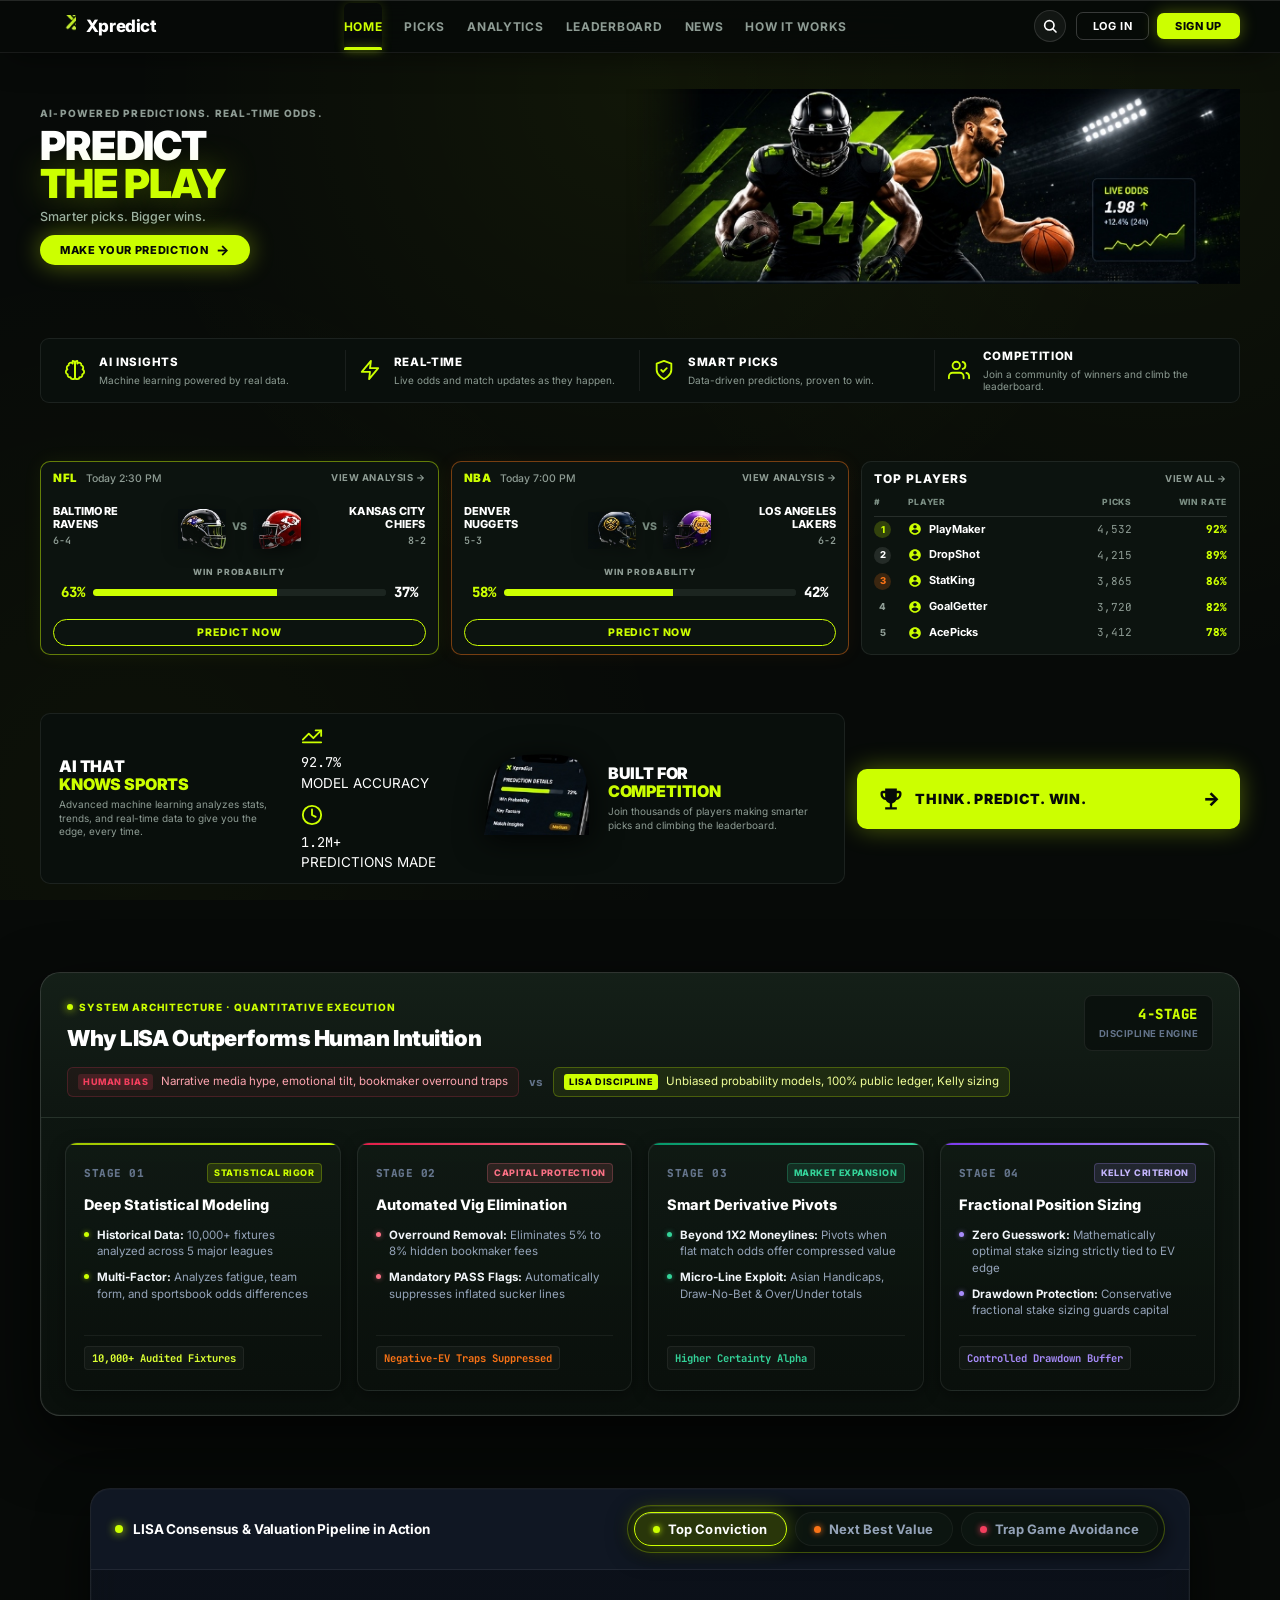
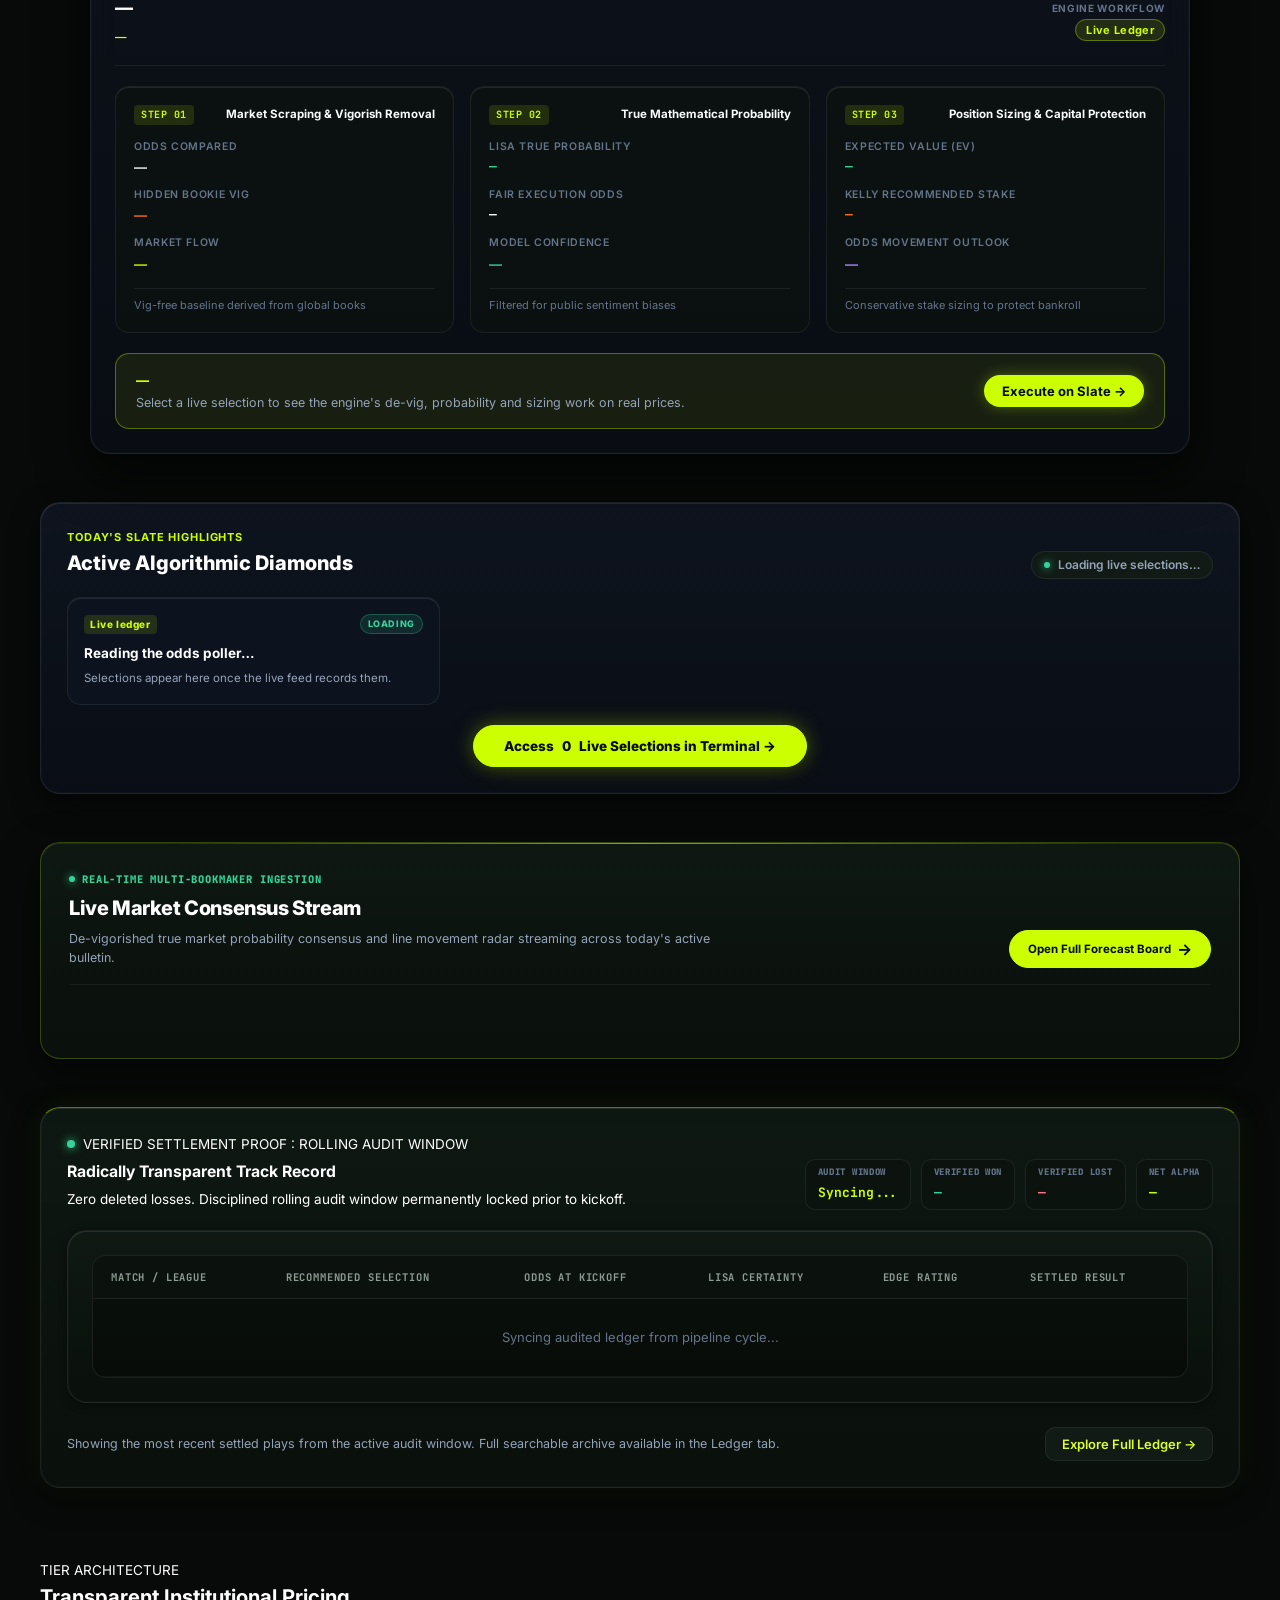
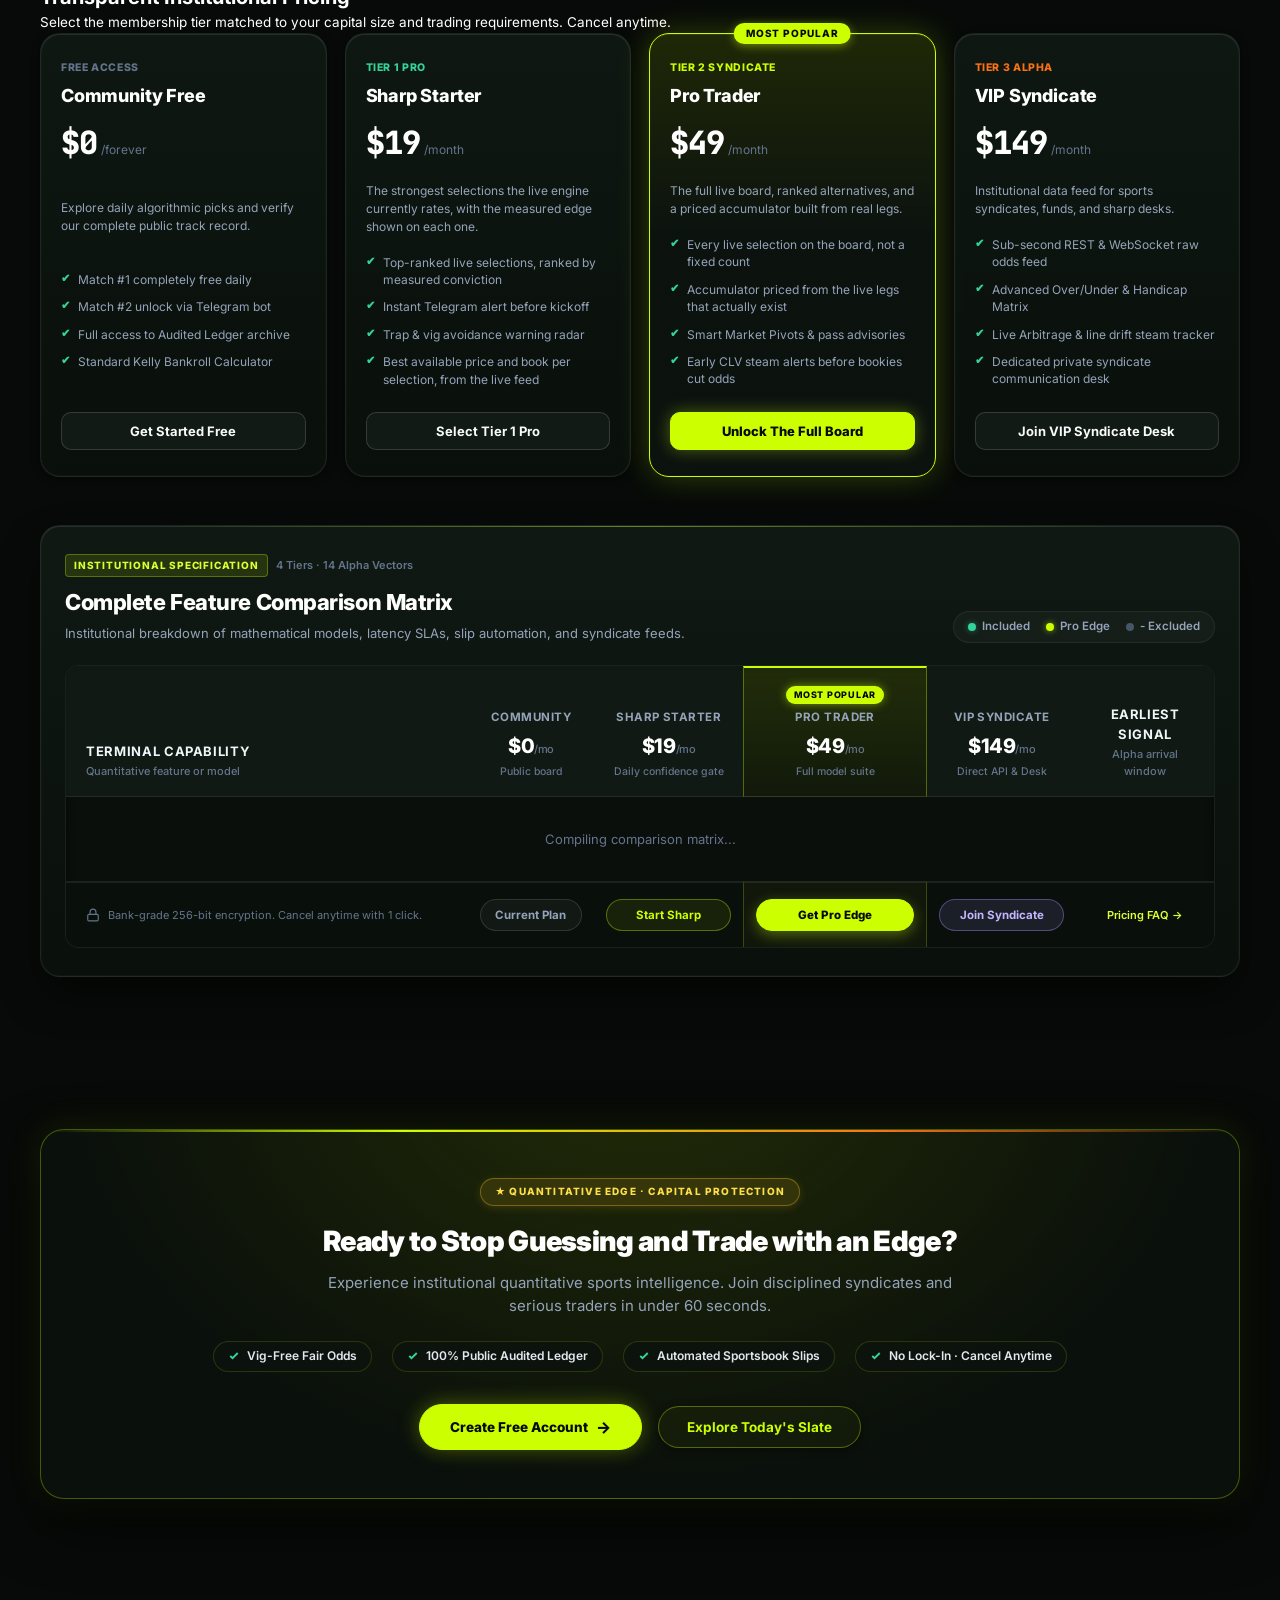
==== web/index.html @ 70ebd758 "Serve real data only: drop every static and fabricated surface The dashboard shipped a generated web" ====
<!DOCTYPE html>
<html lang="en">

<head>
  <meta charset="UTF-8">
  <meta name="viewport" content="width=device-width, initial-scale=1.0">
  <title>xPredict: Institutional Sports Prediction &amp; Valuation Platform</title>
  <meta name="description"
    content="Institutional sports intelligence and quantitative prediction platform powered by LISA. Features multi-market consensus, sharp steam tracking, smart pivots, fractional Kelly staking, and audited closing line value (CLV).">
  <link rel="icon"
    href="data:image/svg+xml,%3Csvg xmlns='http://www.w3.org/2000/svg' viewBox='0 0 32 32'%3E%3Crect width='32' height='32' rx='7' fill='%23070a08'/%3E%3Cpath d='M16 7l2.2 6.9L25 16l-6.8 2.1L16 25l-2.2-6.9L7 16l6.8-2.1z' fill='%23ccff00'/%3E%3Cpath d='M24 4a1 1 0 0 0-1 1 1 1 0 0 0 1 1 1 1 0 0 0 1-1 1 1 0 0 0-1-1zM8 4a1 1 0 0 0-1 1 1 1 0 0 0 1 1 1 1 0 0 0 1-1 1 1 0 0 0-1-1z' fill='%23ccff00'/%3E%3C/svg%3E">
  <link rel="preconnect" href="https://fonts.googleapis.com">
  <link rel="preconnect" href="https://fonts.gstatic.com" crossorigin>
  <link
    href="https://fonts.googleapis.com/css2?family=Inter:wght@300;400;500;600;700;800;900&family=JetBrains+Mono:wght@400;500;600;700&display=swap"
    rel="stylesheet">
  <link rel="stylesheet" href="css/index.css">
  <link rel="stylesheet" href="css/auth.css">
</head>

<body>

  <!-- Data Provenance Demo Alert -->
  <div id="provenance-banner" class="provenance-banner" style="display:none;">
    <div class="provenance-inner">
      <span class="provenance-pill">DEMO DATA</span>
      <span>Synthetic picks and odds for prototyping. Real validated match records in the <a href="#view-backtest"
          onclick="window.switchTab('backtest')">Past Accuracy</a> archive.</span>
    </div>
  </div>

  <!-- Unified Application Header Matching Design Reference -->
  <header class="app-header" id="app-header">
    <div class="header-container">
      <!-- Left: Logo & Brand -->
      <div class="header-brand-cluster">
        <div class="brand-block" role="button" tabindex="0" onclick="window.switchTab('overview')">
          <div class="logo-mark" id="logo-badge">
            <img src="assets/logo_icon.png" alt="Xpredict Logo" class="brand-logo-img" style="height: 22px; width: auto; object-fit: contain;">
          </div>
          <span class="brand-title-text">Xpredict</span>
        </div>
      </div>

      <!-- Center: Main Navigation Links -->
      <nav class="header-nav-menu" id="header-nav-menu" aria-label="Main Navigation">
        <button class="nav-rail-item active" id="tab-btn-overview" data-view="view-overview" onclick="window.switchTab('overview')">
          <span>HOME</span>
        </button>
        <button class="nav-rail-item" id="tab-btn-picks" data-view="view-picks" onclick="window.switchTab('picks')">
          <span>PICKS</span>
          <span class="nav-counter" id="picks-count-badge" style="display:none;">0</span>
        </button>
        <button class="nav-rail-item" id="tab-btn-forecast" data-view="view-forecast" onclick="window.switchTab('forecast')">
          <span>ANALYTICS</span>
          <span class="nav-counter" id="forecast-count-badge" style="display:none;"></span>
        </button>
        <button class="nav-rail-item" id="tab-btn-ledger" data-view="view-ledger" onclick="window.switchTab('ledger')">
          <span>LEADERBOARD</span>
        </button>
        <button class="nav-rail-item" id="tab-btn-alpha" data-view="view-alpha" onclick="window.switchTab('alpha')">
          <span>NEWS</span>
        </button>
        <button class="nav-rail-item" id="tab-btn-calibration" data-view="view-calibration" onclick="window.switchTab('calibration')">
          <span>HOW IT WORKS</span>
        </button>
      </nav>

      <!-- Right: Action Buttons & Auth -->
      <div class="header-action-cluster">
        <!-- Search Button -->
        <button type="button" class="btn-search-icon" id="btn-header-search" aria-label="Search" onclick="window.switchTab('picks')">
          <svg viewBox="0 0 24 24" width="16" height="16" fill="none" stroke="currentColor" stroke-width="2.5" stroke-linecap="round" stroke-linejoin="round">
            <circle cx="11" cy="11" r="7"></circle>
            <line x1="21" y1="21" x2="16.5" y2="16.5"></line>
          </svg>
        </button>

        <!-- Auth Cluster -->
        <div class="header-auth" id="header-auth-container">
          <!-- Logged out state -->
          <div id="auth-logged-out" class="auth-guest-row">
            <button type="button" class="btn-login-outline" id="btn-header-signin" onclick="window.openAuthModal('signin')">
              LOG IN
            </button>
            <button type="button" class="btn-signup-lime" id="btn-header-signup" onclick="window.openAuthModal('signup')">
              SIGN UP
            </button>
          </div>

          <!-- Logged in state -->
          <div id="auth-logged-in" class="auth-user-row" style="display: none;">
            <div class="user-profile-pill" id="user-profile-pill" tabindex="0">
              <div class="user-avatar-circle" id="user-avatar-initial">U</div>
              <div class="user-pill-meta">
                <span class="user-name-text" id="user-profile-name">Trader</span>
                <span class="user-tier-tag tier-tag-free" id="user-profile-tier-tag">FREE</span>
              </div>
              <span class="user-chevron">▾</span>
            </div>

            <!-- User Account Dropdown -->
            <div class="user-dropdown-menu" id="user-dropdown-menu">
              <div class="dropdown-user-header">
                <div class="dropdown-avatar-wrap">
                  <div class="dropdown-avatar-large" id="dropdown-avatar-large">U</div>
                  <span class="dropdown-online-dot" title="Session Authenticated"></span>
                </div>
                <div class="dropdown-user-info">
                  <div class="dropdown-display-name" id="dropdown-display-name">User Account</div>
                  <div class="dropdown-email font-mono" id="dropdown-email">user@domain.com</div>
                </div>
              </div>

              <div class="dropdown-tier-card" id="dropdown-tier-card">
                <div class="dropdown-tier-top">
                  <div class="dropdown-tier-sub-group">
                    <span class="dropdown-tier-sub">Current Plan</span>
                    <span class="dropdown-tier-status-pill">ACTIVE</span>
                  </div>
                  <span class="dropdown-tier-val" id="dropdown-tier-label">Free Tier</span>
                </div>
                <div class="dropdown-tier-perk" id="dropdown-tier-perk">1 Daily Selection · Delayed Latency</div>
              </div>

              <div class="dropdown-section-title">
                <span>Switch / Upgrade Tier</span>
                <span class="dropdown-title-hint">INSTANT ACCESS</span>
              </div>
              <div class="dropdown-tier-options">
                <button type="button" class="dropdown-tier-choice" data-tier="free" onclick="window.switchUserTier('free')">
                  <div class="dtc-info">
                    <span class="dtc-dot dot-free"></span>
                    <div>
                      <div class="dtc-title">Free Community</div>
                      <div class="dtc-sub">Public match board · Match #1 free</div>
                    </div>
                  </div>
                  <div class="dtc-badge-wrap">
                    <span class="dtc-price font-mono">$0</span>
                    <span class="dtc-active-pill">CURRENT</span>
                  </div>
                </button>
                <button type="button" class="dropdown-tier-choice" data-tier="tier1" onclick="window.switchUserTier('tier1')">
                  <div class="dtc-info">
                    <span class="dtc-dot dot-tier1"></span>
                    <div>
                      <div class="dtc-title">Tier 1 Sharp</div>
                      <div class="dtc-sub">Picks #1-5 · Realtime Telegram alerts</div>
                    </div>
                  </div>
                  <div class="dtc-badge-wrap">
                    <span class="dtc-price font-mono">$19/mo</span>
                    <span class="dtc-active-pill">CURRENT</span>
                  </div>
                </button>
                <button type="button" class="dropdown-tier-choice featured" data-tier="tier2" onclick="window.switchUserTier('tier2')">
                  <div class="dtc-info">
                    <span class="dtc-dot dot-tier2"></span>
                    <div>
                      <div class="dtc-title">Tier 2 Pro <span class="dtc-pop">POPULAR</span></div>
                      <div class="dtc-sub">All 15 games · Steam Radar &amp; Models</div>
                    </div>
                  </div>
                  <div class="dtc-badge-wrap">
                    <span class="dtc-price font-mono">$49/mo</span>
                    <span class="dtc-active-pill">CURRENT</span>
                  </div>
                </button>
                <button type="button" class="dropdown-tier-choice" data-tier="tier3" onclick="window.switchUserTier('tier3')">
                  <div class="dtc-info">
                    <span class="dtc-dot dot-tier3"></span>
                    <div>
                      <div class="dtc-title">Tier 3 VIP Syndicate</div>
                      <div class="dtc-sub">Direct API &amp; Webhooks · Desk feed</div>
                    </div>
                  </div>
                  <div class="dtc-badge-wrap">
                    <span class="dtc-price font-mono">$149/mo</span>
                    <span class="dtc-active-pill">CURRENT</span>
                  </div>
                </button>
              </div>

              <div class="dropdown-divider"></div>

              <button type="button" class="dropdown-btn-item" onclick="window.openAccountSettingsModal()">
                <span>Account &amp; API Key Settings</span>
                <span class="dropdown-btn-arrow">→</span>
              </button>

              <button type="button" class="dropdown-btn-item logout" id="btn-header-logout">
                <span>Sign Out of Terminal</span>
              </button>
            </div>
          </div>
        </div>
      </div>
    </div>

    <!-- Hidden Market Ticker to preserve API handlers -->
    <div class="market-ticker" id="market-ticker" style="display:none;" aria-expanded="false">
      <div class="ticker-track" id="ticker-track"></div>
      <button type="button" id="btn-ticker-trigger" style="display:none;"></button>
    </div>
  </header>

  <!-- Main View Container -->
  <main class="container">

    <!-- VIEW 0: Institutional Overview & Value Prop -->
    <section class="view-panel active" id="view-overview">
      <div class="landing-wrap">

        <!-- Target Hero Section Matching media_1790204360706.jpg -->
        <div class="target-hero-section">
          <!-- Left: Hero Content -->
          <div class="hero-left-col">
            <div class="hero-kicker-tag">AI-POWERED PREDICTIONS. REAL-TIME ODDS.</div>
            <h1 class="hero-main-title">
              <span class="title-line-1">PREDICT</span>
              <span class="title-line-2">THE PLAY</span>
            </h1>
            <p class="hero-tagline-text">Smarter picks. Bigger wins.</p>
            <div class="hero-cta-wrap">
              <button type="button" class="btn-hero-predict-lime" onclick="window.switchTab('picks')">
                <span>MAKE YOUR PREDICTION</span>
                <span class="btn-arrow-icon">→</span>
              </button>
            </div>
          </div>

          <!-- Right: Hero Visual Showcase Matching Reference Image -->
          <div class="hero-right-col">
            <div class="hero-athletes-display">
              <img src="assets/hero_scene_perfect.png" alt="Xpredict Athletes" class="hero-athletes-img">
              <a href="#view-picks" onclick="window.switchTab('picks')" class="hero-live-odds-hitbox" title="View Live Odds"></a>
            </div>
          </div>
        </div>

        <!-- 4 Feature Pills Bar Matching Reference -->
        <div class="target-features-bar">
          <div class="feature-bar-item">
            <div class="feature-bar-icon">
              <!-- Brain Icon -->
              <svg viewBox="0 0 24 24" width="22" height="22" fill="none" stroke="#ccff00" stroke-width="2" stroke-linecap="round" stroke-linejoin="round">
                <path d="M9.5 2A2.5 2.5 0 0 1 12 4.5v15a2.5 2.5 0 0 1-4.96.44 2.5 2.5 0 0 1-2.96-3.08 3 3 0 0 1-.34-5.58 2.5 2.5 0 0 1 1.32-4.24 2.5 2.5 0 0 1 4.44-2.04z"/>
                <path d="M14.5 2A2.5 2.5 0 0 0 12 4.5v15a2.5 2.5 0 0 0 4.96.44 2.5 2.5 0 0 0 2.96-3.08 3 3 0 0 0 .34-5.58 2.5 2.5 0 0 0-1.32-4.24 2.5 2.5 0 0 0-4.44-2.04z"/>
              </svg>
            </div>
            <div class="feature-bar-text">
              <div class="feature-bar-title">AI INSIGHTS</div>
              <div class="feature-bar-sub">Machine learning powered by real data.</div>
            </div>
          </div>

          <div class="feature-bar-item">
            <div class="feature-bar-icon">
              <!-- Lightning Bolt Icon -->
              <svg viewBox="0 0 24 24" width="22" height="22" fill="none" stroke="#ccff00" stroke-width="2" stroke-linecap="round" stroke-linejoin="round">
                <polygon points="13 2 3 14 12 14 11 22 21 10 12 10 13 2"></polygon>
              </svg>
            </div>
            <div class="feature-bar-text">
              <div class="feature-bar-title">REAL-TIME</div>
              <div class="feature-bar-sub">Live odds and match updates as they happen.</div>
            </div>
          </div>

          <div class="feature-bar-item">
            <div class="feature-bar-icon">
              <!-- Shield Checkmark Icon -->
              <svg viewBox="0 0 24 24" width="22" height="22" fill="none" stroke="#ccff00" stroke-width="2" stroke-linecap="round" stroke-linejoin="round">
                <path d="M12 22s8-4 8-10V5l-8-3-8 3v7c0 6 8 10 8 10z"/>
                <polyline points="9 12 11 14 15 10"/>
              </svg>
            </div>
            <div class="feature-bar-text">
              <div class="feature-bar-title">SMART PICKS</div>
              <div class="feature-bar-sub">Data-driven predictions, proven to win.</div>
            </div>
          </div>

          <div class="feature-bar-item">
            <div class="feature-bar-icon">
              <!-- Community Icon -->
              <svg viewBox="0 0 24 24" width="22" height="22" fill="none" stroke="#ccff00" stroke-width="2" stroke-linecap="round" stroke-linejoin="round">
                <path d="M17 21v-2a4 4 0 0 0-4-4H5a4 4 0 0 0-4 4v2"></path>
                <circle cx="9" cy="7" r="4"></circle>
                <path d="M23 21v-2a4 4 0 0 0-3-3.87"></path>
                <path d="M16 3.13a4 4 0 0 1 0 7.75"></path>
              </svg>
            </div>
            <div class="feature-bar-text">
              <div class="feature-bar-title">COMPETITION</div>
              <div class="feature-bar-sub">Join a community of winners and climb the leaderboard.</div>
            </div>
          </div>
        </div>

        <!-- Matchups & Leaderboard Row -->
        <div class="target-matchups-row">
          <!-- Matchup Card 1 -->
          <div class="match-card-target card-border-lime" id="target-m1-card">
            <div class="mct-header">
              <div class="mct-league-time">
                <span class="mct-badge-league text-lime" id="target-m1-league">NFL</span>
                <span class="mct-time-text" id="target-m1-time">Today 2:30 PM</span>
              </div>
              <a href="#view-forecast" class="mct-link-analysis" id="target-m1-analysis" onclick="window.switchTab('forecast')">VIEW ANALYSIS →</a>
            </div>

            <div class="mct-teams-vs-row">
              <div class="mct-team-col left">
                <div class="mct-team-name" id="target-m1-home-name">BALTIMORE<br>RAVENS</div>
                <div class="mct-team-record font-mono" id="target-m1-home-record">6-4</div>
              </div>
              <div class="mct-helmets-vs" id="target-m1-visual">
                <img src="assets/ravens_trans.png" alt="Ravens" class="mct-helmet-img">
                <span class="mct-vs-label">VS</span>
                <img src="assets/chiefs_trans.png" alt="Chiefs" class="mct-helmet-img">
              </div>
              <div class="mct-team-col right">
                <div class="mct-team-name" id="target-m1-away-name">KANSAS CITY<br>CHIEFS</div>
                <div class="mct-team-record font-mono" id="target-m1-away-record">8-2</div>
              </div>
            </div>

            <div class="mct-prob-box">
              <div class="mct-prob-title">WIN PROBABILITY</div>
              <div class="mct-prob-bar-row">
                <span class="mct-prob-val val-left font-mono text-lime" id="target-m1-prob-home">63%</span>
                <div class="mct-prob-track">
                  <div class="mct-prob-fill-left" id="target-m1-fill-home" style="width: 63%;"></div>
                  <div class="mct-prob-fill-right" id="target-m1-fill-away" style="width: 37%;"></div>
                </div>
                <span class="mct-prob-val val-right font-mono" id="target-m1-prob-away">37%</span>
              </div>
            </div>

            <button type="button" class="btn-mct-predict-now" id="target-m1-btn-predict" onclick="window.switchTab('picks')">
              PREDICT NOW
            </button>
          </div>

          <!-- Matchup Card 2 -->
          <div class="match-card-target card-border-amber" id="target-m2-card">
            <div class="mct-header">
              <div class="mct-league-time">
                <span class="mct-badge-league text-lime" id="target-m2-league">NBA</span>
                <span class="mct-time-text" id="target-m2-time">Today 7:00 PM</span>
              </div>
              <a href="#view-forecast" class="mct-link-analysis" id="target-m2-analysis" onclick="window.switchTab('forecast')">VIEW ANALYSIS →</a>
            </div>

            <div class="mct-teams-vs-row">
              <div class="mct-team-col left">
                <div class="mct-team-name" id="target-m2-home-name">DENVER<br>NUGGETS</div>
                <div class="mct-team-record font-mono" id="target-m2-home-record">5-3</div>
              </div>
              <div class="mct-helmets-vs" id="target-m2-visual">
                <img src="assets/nuggets_trans.png" alt="Nuggets" class="mct-helmet-img">
                <span class="mct-vs-label">VS</span>
                <img src="assets/lakers_trans.png" alt="Lakers" class="mct-helmet-img">
              </div>
              <div class="mct-team-col right">
                <div class="mct-team-name" id="target-m2-away-name">LOS ANGELES<br>LAKERS</div>
                <div class="mct-team-record font-mono" id="target-m2-away-record">6-2</div>
              </div>
            </div>

            <div class="mct-prob-box">
              <div class="mct-prob-title">WIN PROBABILITY</div>
              <div class="mct-prob-bar-row">
                <span class="mct-prob-val val-left font-mono text-lime" id="target-m2-prob-home">58%</span>
                <div class="mct-prob-track">
                  <div class="mct-prob-fill-left" id="target-m2-fill-home" style="width: 58%;"></div>
                  <div class="mct-prob-fill-right" id="target-m2-fill-away" style="width: 42%;"></div>
                </div>
                <span class="mct-prob-val val-right font-mono" id="target-m2-prob-away">42%</span>
              </div>
            </div>

            <button type="button" class="btn-mct-predict-now" id="target-m2-btn-predict" onclick="window.switchTab('picks')">
              PREDICT NOW
            </button>
          </div>

          <!-- Top Players Leaderboard Card -->
          <div class="match-card-target leaderboard-target-card">
            <div class="mct-header">
              <span class="lb-target-title">TOP PLAYERS</span>
              <a href="#view-ledger" class="mct-link-analysis" onclick="window.switchTab('ledger')">VIEW ALL →</a>
            </div>

            <div class="lb-table-wrap">
              <table class="lb-target-table">
                <thead>
                  <tr>
                    <th class="th-rank">#</th>
                    <th class="th-player">PLAYER</th>
                    <th class="th-picks">PICKS</th>
                    <th class="th-winrate">WIN RATE</th>
                  </tr>
                </thead>
                <tbody id="target-leaderboard-tbody">
                  <tr>
                    <td><span class="lb-rank-badge badge-first">1</span></td>
                    <td class="td-player-cell">
                      <div class="player-avatar-mini">
                        <svg viewBox="0 0 24 24" width="14" height="14" fill="#ccff00"><path d="M12 2C6.48 2 2 6.48 2 12s4.48 10 10 10 10-4.48 10-10S17.52 2 12 2zm0 3c1.66 0 3 1.34 3 3s-1.34 3-3 3-3-1.34-3-3 1.34-3 3-3zm0 14.2c-2.5 0-4.71-1.28-6-3.22.03-1.99 4-3.08 6-3.08 1.99 0 5.97 1.09 6 3.08-1.29 1.94-3.5 3.22-6 3.22z"/></svg>
                      </div>
                      <span class="player-name-text">PlayMaker</span>
                    </td>
                    <td class="font-mono td-picks">4,532</td>
                    <td class="font-mono text-lime td-winrate">92%</td>
                  </tr>
                  <tr>
                    <td><span class="lb-rank-badge badge-second">2</span></td>
                    <td class="td-player-cell">
                      <div class="player-avatar-mini">
                        <svg viewBox="0 0 24 24" width="14" height="14" fill="#ccff00"><path d="M12 2C6.48 2 2 6.48 2 12s4.48 10 10 10 10-4.48 10-10S17.52 2 12 2zm0 3c1.66 0 3 1.34 3 3s-1.34 3-3 3-3-1.34-3-3 1.34-3 3-3zm0 14.2c-2.5 0-4.71-1.28-6-3.22.03-1.99 4-3.08 6-3.08 1.99 0 5.97 1.09 6 3.08-1.29 1.94-3.5 3.22-6 3.22z"/></svg>
                      </div>
                      <span class="player-name-text">DropShot</span>
                    </td>
                    <td class="font-mono td-picks">4,215</td>
                    <td class="font-mono text-lime td-winrate">89%</td>
                  </tr>
                  <tr>
                    <td><span class="lb-rank-badge badge-third">3</span></td>
                    <td class="td-player-cell">
                      <div class="player-avatar-mini">
                        <svg viewBox="0 0 24 24" width="14" height="14" fill="#ccff00"><path d="M12 2C6.48 2 2 6.48 2 12s4.48 10 10 10 10-4.48 10-10S17.52 2 12 2zm0 3c1.66 0 3 1.34 3 3s-1.34 3-3 3-3-1.34-3-3 1.34-3 3-3zm0 14.2c-2.5 0-4.71-1.28-6-3.22.03-1.99 4-3.08 6-3.08 1.99 0 5.97 1.09 6 3.08-1.29 1.94-3.5 3.22-6 3.22z"/></svg>
                      </div>
                      <span class="player-name-text">StatKing</span>
                    </td>
                    <td class="font-mono td-picks">3,865</td>
                    <td class="font-mono text-lime td-winrate">86%</td>
                  </tr>
                  <tr>
                    <td><span class="lb-rank-badge">4</span></td>
                    <td class="td-player-cell">
                      <div class="player-avatar-mini">
                        <svg viewBox="0 0 24 24" width="14" height="14" fill="#ccff00"><path d="M12 2C6.48 2 2 6.48 2 12s4.48 10 10 10 10-4.48 10-10S17.52 2 12 2zm0 3c1.66 0 3 1.34 3 3s-1.34 3-3 3-3-1.34-3-3 1.34-3 3-3zm0 14.2c-2.5 0-4.71-1.28-6-3.22.03-1.99 4-3.08 6-3.08 1.99 0 5.97 1.09 6 3.08-1.29 1.94-3.5 3.22-6 3.22z"/></svg>
                      </div>
                      <span class="player-name-text">GoalGetter</span>
                    </td>
                    <td class="font-mono td-picks">3,720</td>
                    <td class="font-mono text-lime td-winrate">82%</td>
                  </tr>
                  <tr>
                    <td><span class="lb-rank-badge">5</span></td>
                    <td class="td-player-cell">
                      <div class="player-avatar-mini">
                        <svg viewBox="0 0 24 24" width="14" height="14" fill="#ccff00"><path d="M12 2C6.48 2 2 6.48 2 12s4.48 10 10 10 10-4.48 10-10S17.52 2 12 2zm0 3c1.66 0 3 1.34 3 3s-1.34 3-3 3-3-1.34-3-3 1.34-3 3-3zm0 14.2c-2.5 0-4.71-1.28-6-3.22.03-1.99 4-3.08 6-3.08 1.99 0 5.97 1.09 6 3.08-1.29 1.94-3.5 3.22-6 3.22z"/></svg>
                      </div>
                      <span class="player-name-text">AcePicks</span>
                    </td>
                    <td class="font-mono td-picks">3,412</td>
                    <td class="font-mono text-lime td-winrate">78%</td>
                  </tr>
                </tbody>
              </table>
            </div>
          </div>
        </div>

        <!-- Bottom Section Grid -->
        <!-- Bottom Row Matching Reference Image -->
        <div class="target-bottom-row">
          <!-- Col 1: AI & Competition Unified Card -->
          <div class="target-bottom-ai-card">
            <!-- Part 1: AI That Knows Sports -->
            <div class="bottom-ai-intro">
              <h2 class="bottom-ai-heading">
                <span class="text-white">AI THAT</span><br>
                <span class="text-lime">KNOWS SPORTS</span>
              </h2>
              <p class="bottom-ai-desc">
                Advanced machine learning analyzes stats,<br>
                trends, and real-time data to give you the<br>
                edge, every time.
              </p>
            </div>

            <!-- Part 2: Stats (92.7% & 1.2M+) -->
            <div class="bottom-ai-stats">
              <div class="ai-stat-item">
                <div class="ai-stat-icon">
                  <svg viewBox="0 0 24 24" width="22" height="22" fill="none" stroke="#ccff00" stroke-width="2" stroke-linecap="round" stroke-linejoin="round">
                    <polyline points="22 7 13.5 15.5 8.5 10.5 2 17"></polyline>
                    <polyline points="16 7 22 7 22 13"></polyline>
                    <line x1="2" y1="20" x2="22" y2="20"></line>
                  </svg>
                </div>
                <div class="ai-stat-meta">
                  <div class="ai-stat-val font-mono" id="target-model-acc-val">92.7%</div>
                  <div class="ai-stat-lbl">MODEL ACCURACY</div>
                </div>
              </div>

              <div class="ai-stat-item">
                <div class="ai-stat-icon">
                  <svg viewBox="0 0 24 24" width="22" height="22" fill="none" stroke="#ccff00" stroke-width="2" stroke-linecap="round" stroke-linejoin="round">
                    <circle cx="12" cy="12" r="10"></circle>
                    <polyline points="12 6 12 12 16 14"></polyline>
                  </svg>
                </div>
                <div class="ai-stat-meta">
                  <div class="ai-stat-val font-mono" id="target-predictions-count-val">1.2M+</div>
                  <div class="ai-stat-lbl">PREDICTIONS MADE</div>
                </div>
              </div>
            </div>

            <!-- Part 3: Center Phone Mockup -->
            <div class="bottom-phone-wrap">
              <img src="assets/phone_clean_trans.png" alt="Xpredict Mobile App" class="phone-mockup-img">
            </div>

            <!-- Part 4: Built for Competition -->
            <div class="bottom-comp-intro">
              <h3 class="comp-heading">
                <span class="text-white">BUILT FOR</span><br>
                <span class="text-lime">COMPETITION</span>
              </h3>
              <p class="comp-desc">
                Join thousands of players making smarter<br>
                picks and climbing the leaderboard.
              </p>
            </div>
          </div>

          <!-- Col 2: Solid Lime Banner Button Under Top Players -->
          <div class="target-bottom-cta-col">
            <a href="#view-picks" class="banner-think-predict-win" onclick="window.switchTab('picks')">
              <div class="banner-tpw-left">
                <span class="banner-tpw-trophy">
                  <svg viewBox="0 0 24 24" width="28" height="28" fill="currentColor">
                    <path d="M19 5h-2V3H7v2H5c-1.1 0-2 .9-2 2v1c0 2.55 1.92 4.63 4.39 4.94A5.01 5.01 0 0 0 11 15.9V19H7v2h10v-2h-4v-3.1a5.01 5.01 0 0 0 3.61-2.96C19.08 12.63 21 10.55 21 8V7c0-1.1-.9-2-2-2zM5 8V7h2v3.82C5.84 10.4 5 9.3 5 8zm14 0c0 1.3-.84 2.4-2 2.82V7h2v1z"/>
                  </svg>
                </span>
                <span class="banner-tpw-text">THINK. PREDICT. WIN.</span>
              </div>
              <span class="banner-tpw-arrow">→</span>
            </a>
          </div>
        </div>

        <!-- Methodology Command Center: Why LISA Outperforms Human Intuition -->
        <div class="methodology-panel-card">
          <div class="methodology-header-bar">
            <div class="methodology-title-col">
              <div class="methodology-kicker">
                <span class="methodology-kicker-pulse"></span>
                <span>SYSTEM ARCHITECTURE · QUANTITATIVE EXECUTION</span>
              </div>
              <h2 class="methodology-heading">Why LISA Outperforms Human Intuition</h2>
              <div class="methodology-contrast-strip">
                <div class="contrast-item bad">
                  <span class="contrast-tag bad">HUMAN BIAS</span>
                  <span class="contrast-text">Narrative media hype, emotional tilt, bookmaker overround traps</span>
                </div>
                <div class="contrast-divider">vs</div>
                <div class="contrast-item good">
                  <span class="contrast-tag good">LISA DISCIPLINE</span>
                  <span class="contrast-text">Unbiased probability models, 100% public ledger, Kelly sizing</span>
                </div>
              </div>
            </div>
            <div class="methodology-spec-badge">
              <div class="spec-badge-val font-mono">4-STAGE</div>
              <div class="spec-badge-lbl">Discipline Engine</div>
            </div>
          </div>

          <div class="methodology-body">
            <div class="pillars-grid">
              <!-- Pillar 01 -->
              <div class="pillar-card pillar-card-1">
                <div class="pillar-accent-line"></div>
                <div class="pillar-header">
                  <div class="pillar-index font-mono">STAGE 01</div>
                  <span class="pillar-chip chip-cyan">STATISTICAL RIGOR</span>
                </div>
                <h3 class="pillar-title">Deep Statistical Modeling</h3>
                <ul class="pillar-signal-list">
                  <li>
                    <span class="signal-dot cyan"></span>
                    <span><strong>Historical Data:</strong> 10,000+ fixtures analyzed across 5 major leagues</span>
                  </li>
                  <li>
                    <span class="signal-dot cyan"></span>
                    <span><strong>Multi-Factor:</strong> Analyzes fatigue, team form, and sportsbook odds
                      differences</span>
                  </li>
                </ul>
                <div class="pillar-footer">
                  <span class="pillar-metric-tag font-mono">10,000+ Audited Fixtures</span>
                </div>
              </div>

              <!-- Pillar 02 -->
              <div class="pillar-card pillar-card-2">
                <div class="pillar-accent-line"></div>
                <div class="pillar-header">
                  <div class="pillar-index font-mono">STAGE 02</div>
                  <span class="pillar-chip chip-rose">CAPITAL PROTECTION</span>
                </div>
                <h3 class="pillar-title">Automated Vig Elimination</h3>
                <ul class="pillar-signal-list">
                  <li>
                    <span class="signal-dot rose"></span>
                    <span><strong>Overround Removal:</strong> Eliminates 5% to 8% hidden bookmaker fees</span>
                  </li>
                  <li>
                    <span class="signal-dot rose"></span>
                    <span><strong>Mandatory PASS Flags:</strong> Automatically suppresses inflated sucker lines</span>
                  </li>
                </ul>
                <div class="pillar-footer">
                  <span class="pillar-metric-tag font-mono text-warn" id="pillar-traps-tag">Negative-EV Traps
                    Suppressed</span>
                </div>
              </div>

              <!-- Pillar 03 -->
              <div class="pillar-card pillar-card-3">
                <div class="pillar-accent-line"></div>
                <div class="pillar-header">
                  <div class="pillar-index font-mono">STAGE 03</div>
                  <span class="pillar-chip chip-emerald">MARKET EXPANSION</span>
                </div>
                <h3 class="pillar-title">Smart Derivative Pivots</h3>
                <ul class="pillar-signal-list">
                  <li>
                    <span class="signal-dot emerald"></span>
                    <span><strong>Beyond 1X2 Moneylines:</strong> Pivots when flat match odds offer compressed
                      value</span>
                  </li>
                  <li>
                    <span class="signal-dot emerald"></span>
                    <span><strong>Micro-Line Exploit:</strong> Asian Handicaps, Draw-No-Bet &amp; Over/Under
                      totals</span>
                  </li>
                </ul>
                <div class="pillar-footer">
                  <span class="pillar-metric-tag font-mono text-pos">Higher Certainty Alpha</span>
                </div>
              </div>

              <!-- Pillar 04 -->
              <div class="pillar-card pillar-card-4">
                <div class="pillar-accent-line"></div>
                <div class="pillar-header">
                  <div class="pillar-index font-mono">STAGE 04</div>
                  <span class="pillar-chip chip-violet">KELLY CRITERION</span>
                </div>
                <h3 class="pillar-title">Fractional Position Sizing</h3>
                <ul class="pillar-signal-list">
                  <li>
                    <span class="signal-dot violet"></span>
                    <span><strong>Zero Guesswork:</strong> Mathematically optimal stake sizing strictly tied to EV
                      edge</span>
                  </li>
                  <li>
                    <span class="signal-dot violet"></span>
                    <span><strong>Drawdown Protection:</strong> Conservative fractional stake sizing guards
                      capital</span>
                  </li>
                </ul>
                <div class="pillar-footer">
                  <span class="pillar-metric-tag font-mono text-violet">Controlled Drawdown Buffer</span>
                </div>
              </div>
            </div>
          </div>
        </div>

        <!-- Interactive 3-Step Model Inference Visualizer -->
        <div class="model-visualizer-card">
          <div class="visualizer-header">
            <div class="visualizer-title-group">
              <span class="vis-pulse-indicator"></span>
              <span class="vis-heading">LISA Consensus &amp; Valuation Pipeline in Action</span>
            </div>
            <div class="visualizer-scenario-pills" role="tablist" aria-label="Interactive Valuation Scenarios">
              <button type="button" class="vis-scenario-btn visualizer-scenario-btn active scenario-diamond"
                data-scenario="diamond" onclick="window.switchVisualizerScenario('diamond')">
                <span class="scenario-dot cyan"></span>
                <span>Top Conviction</span>
              </button>
              <button type="button" class="vis-scenario-btn visualizer-scenario-btn scenario-pivot"
                data-scenario="pivot" onclick="window.switchVisualizerScenario('pivot')">
                <span class="scenario-dot amber"></span>
                <span>Next Best Value</span>
              </button>
              <button type="button" class="vis-scenario-btn visualizer-scenario-btn scenario-trap" data-scenario="trap"
                onclick="window.switchVisualizerScenario('trap')">
                <span class="scenario-dot rose"></span>
                <span>Trap Game Avoidance</span>
              </button>
            </div>
          </div>

          <div class="visualizer-stage-body">
            <div class="visualizer-fixture-row">
              <div class="fixture-primary">
                <h3 class="vis-match-title" id="vis-match-name" data-empty-text="No live selection loaded">—</h3>
                <span class="vis-league-chip" id="vis-league">—</span>
              </div>
              <div class="fixture-tag-right">
                <span class="micro-label">ENGINE WORKFLOW</span>
                <span class="tag-status-live demo" id="vis-data-source">Live Ledger</span>
              </div>
            </div>

            <div class="pipeline-grid">
              <!-- Step 1 -->
              <div class="pipeline-step-card">
                <div class="step-meta">
                  <span class="step-badge">STEP 01</span>
                  <span class="step-label">Market Scraping &amp; Vigorish Removal</span>
                </div>
                <div class="step-metric-list">
                  <div class="step-metric-item">
                    <span class="metric-key">Odds Compared</span>
                    <span class="metric-val" id="vis-quotes">—</span>
                  </div>
                  <div class="step-metric-item">
                    <span class="metric-key">Hidden Bookie Vig</span>
                    <span class="metric-val text-warn" id="vis-overround">—</span>
                  </div>
                  <div class="step-metric-item">
                    <span class="metric-key">Market Flow</span>
                    <span class="metric-val text-brand" id="vis-shin-z">—</span>
                  </div>
                </div>
                <div class="step-footnote">Vig-free baseline derived from global books</div>
              </div>

              <!-- Step 2 -->
              <div class="pipeline-step-card">
                <div class="step-meta">
                  <span class="step-badge">STEP 02</span>
                  <span class="step-label">True Mathematical Probability</span>
                </div>
                <div class="step-metric-list">
                  <div class="step-metric-item">
                    <span class="metric-key">LISA True Probability</span>
                    <span class="metric-val text-pos font-mono text-lg" id="vis-prob-true">—</span>
                  </div>
                  <div class="step-metric-item">
                    <span class="metric-key">Fair Execution Odds</span>
                    <span class="metric-val font-mono" id="vis-fair-price">—</span>
                  </div>
                  <div class="step-metric-item">
                    <span class="metric-key">Model Confidence</span>
                    <span class="metric-val text-pos" id="vis-confidence">—</span>
                  </div>
                </div>
                <div class="step-footnote">Filtered for public sentiment biases</div>
              </div>

              <!-- Step 3 -->
              <div class="pipeline-step-card">
                <div class="step-meta">
                  <span class="step-badge">STEP 03</span>
                  <span class="step-label">Position Sizing &amp; Capital Protection</span>
                </div>
                <div class="step-metric-list">
                  <div class="step-metric-item">
                    <span class="metric-key">Expected Value (EV)</span>
                    <span class="metric-val text-pos font-mono" id="vis-ev-delta">—</span>
                  </div>
                  <div class="step-metric-item">
                    <span class="metric-key">Kelly Recommended Stake</span>
                    <span class="metric-val text-warn font-mono" id="vis-kelly-stake">—</span>
                  </div>
                  <div class="step-metric-item">
                    <span class="metric-key">Odds Movement Outlook</span>
                    <span class="metric-val text-violet" id="vis-outlook">—</span>
                  </div>
                </div>
                <div class="step-footnote">Conservative stake sizing to protect bankroll</div>
              </div>
            </div>

            <!-- Verdict Bar -->
            <div class="pipeline-verdict-bar" id="vis-verdict-bar">
              <div class="verdict-text-block">
                <div class="verdict-title" id="vis-verdict-badge">—</div>
                <div class="verdict-desc" id="vis-verdict-desc">Select a live selection to see the engine's
                  de-vig, probability and sizing work on real prices.</div>
              </div>
              <button type="button" class="btn-verdict-action" onclick="window.switchTab('picks')">
                Execute on Slate →
              </button>
            </div>
          </div>
        </div>

        <!-- Featured Slate Preview Teaser -->
        <div class="slate-teaser-card">
          <div class="teaser-topbar">
            <div>
              <span class="teaser-kicker">TODAY'S SLATE HIGHLIGHTS</span>
              <h3 class="teaser-heading">Active Algorithmic Diamonds</h3>
            </div>
            <div class="teaser-status-badge">
              <span class="live-pulse-dot"></span>
              <span id="teaser-predictions-count">Loading live selections…</span>
            </div>
          </div>

          <div class="teaser-grid" id="teaser-items-grid">
            <div class="teaser-item">
              <div class="teaser-item-header">
                <span class="teaser-sport-tag">Live ledger</span>
                <span class="teaser-tier-pill free">LOADING</span>
              </div>
              <div class="teaser-teams">Reading the odds poller…</div>
              <div class="teaser-meta">
                <span class="text-secondary">Selections appear here once the live feed records them.</span>
              </div>
            </div>
          </div>

          <div class="teaser-actions">
            <button type="button" class="btn-cta-primary" onclick="window.switchTab('picks')">
              Access <span id="teaser-btn-count">0</span> Live Selections in Terminal →
            </button>
          </div>
        </div>

        <!-- Live Consensus Stream (Overview Terminal Showcase) -->
        <div class="overview-consensus-showcase">
          <div class="oc-showcase-header">
            <div class="oc-showcase-title-group">
              <div class="oc-showcase-kicker">
                <span class="live-pulse-dot"></span>
                <span>REAL-TIME MULTI-BOOKMAKER INGESTION</span>
              </div>
              <h3 class="oc-showcase-heading">Live Market Consensus Stream</h3>
              <p class="oc-showcase-sub">
                De-vigorished true market probability consensus and line movement radar streaming across today's active
                bulletin.
              </p>
            </div>
            <button type="button" class="btn-oc-view-all" onclick="window.switchTab('forecast')">
              <span>Open Full Forecast Board</span>
              <span class="btn-arrow">&rarr;</span>
            </button>
          </div>
          <div class="oc-stream-wrap">
            <div class="oc-stream-track" id="overview-ticker-track"></div>
          </div>
        </div>

        <!-- Permanent Audited Mini-Ledger Snapshot -->
        <div class="ledger-snapshot-card">
          <div class="section-head-split">
            <div class="audit-head-left">
              <div class="audit-kicker-row">
                <span class="audit-live-beacon"></span>
                <span class="section-kicker">VERIFIED SETTLEMENT PROOF : ROLLING AUDIT WINDOW</span>
              </div>
              <h3 class="section-title">Radically Transparent Track Record</h3>
              <p class="section-subtitle">Zero deleted losses. Disciplined rolling audit window permanently locked
                prior to kickoff.</p>
            </div>
            <div class="snapshot-metrics-chip">
              <div class="audit-chip-item">
                <span class="audit-chip-label">AUDIT WINDOW</span>
                <span class="metric-pill text-brand" id="overview-ledger-window">Syncing...</span>
              </div>
              <div class="audit-chip-item">
                <span class="audit-chip-label">VERIFIED WON</span>
                <span class="metric-pill text-pos" id="overview-ledger-won">&mdash;</span>
              </div>
              <div class="audit-chip-item">
                <span class="audit-chip-label">VERIFIED LOST</span>
                <span class="metric-pill text-neg" id="overview-ledger-lost">&mdash;</span>
              </div>
              <div class="audit-chip-item">
                <span class="audit-chip-label">NET ALPHA</span>
                <span class="metric-pill text-brand" id="overview-ledger-pnl">&mdash;</span>
              </div>
            </div>
          </div>

          <div class="table-card-inner">
            <div class="table-scroll-container">
              <table class="data-table">
                <thead>
                  <tr>
                    <th>Match / League</th>
                    <th>Recommended Selection</th>
                    <th>Odds at Kickoff</th>
                    <th>LISA Certainty</th>
                    <th>Edge Rating</th>
                    <th>Settled Result</th>
                  </tr>
                </thead>
                <tbody id="overview-ledger-tbody">
                    <tr>
                      <td colspan="6" style="text-align: center; padding: 28px; color: var(--text-muted); font-size: 13px;">
                        Syncing audited ledger from pipeline cycle...
                      </td>
                    </tr>
                  </tbody>
              </table>
            </div>
          </div>

          <div class="snapshot-footer">
            <span class="text-secondary text-sm">Showing the most recent settled plays from the active audit
              window. Full searchable archive available in the Ledger tab.</span>
            <button type="button" class="btn-ghost" onclick="window.switchTab('ledger')">
              Explore Full Ledger &rarr;
            </button>
          </div>
        </div>

        <!-- Membership Plans & Commercial Gating -->
        <div class="pricing-section">
          <div class="section-head-center">
            <span class="section-kicker">TIER ARCHITECTURE</span>
            <h2 class="section-title">Transparent Institutional Pricing</h2>
            <p class="section-subtitle">Select the membership tier matched to your capital size and trading
              requirements. Cancel anytime.</p>
          </div>

          <div class="pricing-grid">
            <!-- Free Tier -->
            <div class="pricing-card">
              <div class="pricing-card-header">
                <span class="pricing-tier-tag">FREE ACCESS</span>
                <h3 class="pricing-name">Community Free</h3>
                <div class="pricing-price-row">
                  <span class="price-val font-mono">$0</span>
                  <span class="price-period">/forever</span>
                </div>
              </div>
              <p class="pricing-blurb">Explore daily algorithmic picks and verify our complete public track record.</p>
              <ul class="pricing-feature-list">
                <li><span>✔</span> Match #1 completely free daily</li>
                <li><span>✔</span> Match #2 unlock via Telegram bot</li>
                <li><span>✔</span> Full access to Audited Ledger archive</li>
                <li><span>✔</span> Standard Kelly Bankroll Calculator</li>
              </ul>
              <button type="button" class="btn-pricing-action" onclick="window.handlePricingSelect('free')">
                Get Started Free
              </button>
            </div>

            <!-- Tier 1 -->
            <div class="pricing-card">
              <div class="pricing-card-header">
                <span class="pricing-tier-tag text-pos">TIER 1 PRO</span>
                <h3 class="pricing-name">Sharp Starter</h3>
                <div class="pricing-price-row">
                  <span class="price-val font-mono">$19</span>
                  <span class="price-period">/month</span>
                </div>
              </div>
              <p class="pricing-blurb">The strongest selections the live engine currently rates, with the measured edge shown on each one.</p>
              <ul class="pricing-feature-list">
                <li><span>✔</span> Top-ranked live selections, ranked by measured conviction</li>
                <li><span>✔</span> Instant Telegram alert before kickoff</li>
                <li><span>✔</span> Trap &amp; vig avoidance warning radar</li>
                <li><span>✔</span> Best available price and book per selection, from the live feed</li>
              </ul>
              <button type="button" class="btn-pricing-action" onclick="window.handlePricingSelect('tier1')">
                Select Tier 1 Pro
              </button>
            </div>

            <!-- Tier 2 Featured -->
            <div class="pricing-card featured">
              <div class="pricing-popular-badge">MOST POPULAR</div>
              <div class="pricing-card-header">
                <span class="pricing-tier-tag text-brand">TIER 2 SYNDICATE</span>
                <h3 class="pricing-name">Pro Trader</h3>
                <div class="pricing-price-row">
                  <span class="price-val font-mono">$49</span>
                  <span class="price-period">/month</span>
                </div>
              </div>
              <p class="pricing-blurb">The full live board, ranked alternatives, and a priced accumulator built from real legs.</p>
              <ul class="pricing-feature-list">
                <li><span>✔</span> Every live selection on the board, not a fixed count</li>
                <li><span>✔</span> Accumulator priced from the live legs that actually exist</li>
                <li><span>✔</span> Smart Market Pivots &amp; pass advisories</li>
                <li><span>✔</span> Early CLV steam alerts before bookies cut odds</li>
              </ul>
              <button type="button" class="btn-pricing-action featured" onclick="window.handlePricingSelect('tier2')">
                Unlock The Full Board
              </button>
            </div>

            <!-- Tier 3 -->
            <div class="pricing-card">
              <div class="pricing-card-header">
                <span class="pricing-tier-tag text-warn">TIER 3 ALPHA</span>
                <h3 class="pricing-name">VIP Syndicate</h3>
                <div class="pricing-price-row">
                  <span class="price-val font-mono">$149</span>
                  <span class="price-period">/month</span>
                </div>
              </div>
              <p class="pricing-blurb">Institutional data feed for sports syndicates, funds, and sharp desks.</p>
              <ul class="pricing-feature-list">
                <li><span>✔</span> Sub-second REST &amp; WebSocket raw odds feed</li>
                <li><span>✔</span> Advanced Over/Under &amp; Handicap Matrix</li>
                <li><span>✔</span> Live Arbitrage &amp; line drift steam tracker</li>
                <li><span>✔</span> Dedicated private syndicate communication desk</li>
              </ul>
              <button type="button" class="btn-pricing-action" onclick="window.handlePricingSelect('tier3')">
                Join VIP Syndicate Desk
              </button>
            </div>
          </div>

          <!-- Feature Matrix -->
          <div class="matrix-card" id="matrix-section">
            <div class="matrix-header">
              <div class="matrix-header-text">
                <div class="matrix-badge-strip">
                  <span class="matrix-spec-pill">INSTITUTIONAL SPECIFICATION</span>
                  <span class="matrix-spec-count">4 Tiers · 14 Alpha Vectors</span>
                </div>
                <h3 class="matrix-title">Complete Feature Comparison Matrix</h3>
                <p class="matrix-subtitle">Institutional breakdown of mathematical models, latency SLAs, slip
                  automation, and syndicate feeds.</p>
              </div>
              <div class="matrix-header-legend">
                <div class="matrix-legend-item"><span class="matrix-legend-dot dot-included"></span> Included</div>
                <div class="matrix-legend-item"><span class="matrix-legend-dot dot-featured"></span> Pro Edge</div>
                <div class="matrix-legend-item"><span class="matrix-legend-dot dot-denied"></span> - Excluded</div>
              </div>
            </div>

            <div class="matrix-table-wrap">
              <table class="tier-matrix-table" id="tier-matrix-table">
                <thead>
                  <tr>
                    <th class="col-capability">
                      <div class="matrix-th-title">Terminal Capability</div>
                      <div class="matrix-th-sub">Quantitative feature or model</div>
                    </th>
                    <th class="col-tier col-free">
                      <div class="matrix-th-tier">Community</div>
                      <div class="matrix-th-price">$0<span class="matrix-th-freq">/mo</span></div>
                      <div class="matrix-th-desc">Public board</div>
                    </th>
                    <th class="col-tier col-tier1">
                      <div class="matrix-th-tier">Sharp Starter</div>
                      <div class="matrix-th-price">$19<span class="matrix-th-freq">/mo</span></div>
                      <div class="matrix-th-desc">Daily confidence gate</div>
                    </th>
                    <th class="col-tier col-tier2 col-featured-th">
                      <div class="matrix-badge-popular">MOST POPULAR</div>
                      <div class="matrix-th-tier">Pro Trader</div>
                      <div class="matrix-th-price">$49<span class="matrix-th-freq">/mo</span></div>
                      <div class="matrix-th-desc">Full model suite</div>
                    </th>
                    <th class="col-tier col-tier3">
                      <div class="matrix-th-tier">VIP Syndicate</div>
                      <div class="matrix-th-price">$149<span class="matrix-th-freq">/mo</span></div>
                      <div class="matrix-th-desc">Direct API & Desk</div>
                    </th>
                    <th class="col-latency">
                      <div class="matrix-th-title">Earliest Signal</div>
                      <div class="matrix-th-sub">Alpha arrival window</div>
                    </th>
                  </tr>
                </thead>
                <tbody id="tier-matrix-body">
                  <tr>
                    <td colspan="6" class="matrix-loading-cell">Compiling comparison matrix...</td>
                  </tr>
                </tbody>
                <tfoot>
                  <tr class="matrix-footer-row">
                    <td class="col-capability-foot">
                      <div class="matrix-foot-note">
                        <svg class="matrix-foot-icon-svg" viewBox="0 0 24 24" width="14" height="14" fill="none"
                          stroke="currentColor" stroke-width="2" stroke-linecap="round" stroke-linejoin="round"
                          aria-hidden="true">
                          <rect x="3" y="11" width="18" height="11" rx="2" ry="2"></rect>
                          <path d="M7 11V7a5 5 0 0 1 10 0v4"></path>
                        </svg>
                        <span>Bank-grade 256-bit encryption. Cancel anytime with 1 click.</span>
                      </div>
                    </td>
                    <td class="col-tier col-free">
                      <button type="button" class="matrix-col-btn btn-free"
                        onclick="window.handlePricingSelect('free')">
                        Current Plan
                      </button>
                    </td>
                    <td class="col-tier col-tier1">
                      <button type="button" class="matrix-col-btn btn-t1" onclick="window.handlePricingSelect('tier1')">
                        Start Sharp
                      </button>
                    </td>
                    <td class="col-tier col-tier2 col-featured-td">
                      <button type="button" class="matrix-col-btn btn-t2-glow"
                        onclick="window.handlePricingSelect('tier2')">
                        Get Pro Edge
                      </button>
                    </td>
                    <td class="col-tier col-tier3">
                      <button type="button" class="matrix-col-btn btn-t3" onclick="window.handlePricingSelect('tier3')">
                        Join Syndicate
                      </button>
                    </td>
                    <td class="col-latency-foot">
                      <a href="#view-faq" onclick="window.switchTab('faq')" class="matrix-foot-link">Pricing FAQ
                        &rarr;</a>
                    </td>
                  </tr>
                </tfoot>
              </table>
            </div>
          </div>
        </div>

        <!-- Institutional Call to Action Banner -->
        <div class="cta-bottom-banner">
          <div class="cta-banner-badge">★ QUANTITATIVE EDGE &middot; CAPITAL PROTECTION</div>
          <h2 class="cta-banner-heading">Ready to Stop Guessing and Trade with an Edge?</h2>
          <p class="cta-banner-sub">
            Experience institutional quantitative sports intelligence. Join disciplined syndicates and serious traders
            in under 60 seconds.
          </p>
          <div class="cta-banner-perks">
            <span class="cta-perk-pill">
              <svg class="perk-check" viewBox="0 0 16 16" width="12" height="12" fill="none" stroke="currentColor"
                stroke-width="2.5">
                <polyline points="3 8 6 11 13 4" />
              </svg>
              <span>Vig-Free Fair Odds</span>
            </span>
            <span class="cta-perk-pill">
              <svg class="perk-check" viewBox="0 0 16 16" width="12" height="12" fill="none" stroke="currentColor"
                stroke-width="2.5">
                <polyline points="3 8 6 11 13 4" />
              </svg>
              <span>100% Public Audited Ledger</span>
            </span>
            <span class="cta-perk-pill">
              <svg class="perk-check" viewBox="0 0 16 16" width="12" height="12" fill="none" stroke="currentColor"
                stroke-width="2.5">
                <polyline points="3 8 6 11 13 4" />
              </svg>
              <span>Automated Sportsbook Slips</span>
            </span>
            <span class="cta-perk-pill">
              <svg class="perk-check" viewBox="0 0 16 16" width="12" height="12" fill="none" stroke="currentColor"
                stroke-width="2.5">
                <polyline points="3 8 6 11 13 4" />
              </svg>
              <span>No Lock-In &middot; Cancel Anytime</span>
            </span>
          </div>
          <div class="cta-banner-actions">
            <button type="button" class="btn-cta-primary" onclick="window.openAuthModal('signup')">
              <span>Create Free Account</span>
              <span class="btn-arrow">&rarr;</span>
            </button>
            <button type="button" class="btn-cta-secondary" onclick="window.switchTab('picks')">
              <span>Explore Today's Slate</span>
            </button>
          </div>
        </div>

      </div>
    </section>

    <!-- VIEW 1: Daily Match Forecast Board -->
    <section class="view-panel" id="view-forecast">
      <div class="view-head">
        <div class="view-head-main">
          <div class="view-head-kicker">PROBABILITY DISTRIBUTIONS</div>
          <h2 class="view-head-title">Daily Match Forecast Board</h2>
          <p class="view-head-sub">
            Comprehensive fair win/draw/away probabilities, goal expectation models (xG), and uncertainty ratings across
            the day's marquee fixtures.
            Forecasts provide pure predictive intelligence. Only edges that clear strict confidence gates enter the
            staked picks board.
          </p>
        </div>
        <div class="view-head-meta">
          <span class="badge-status-dot"></span>
          <span>Information &middot; Objective Math</span>
        </div>
      </div>

      <!-- Forecast Tags Legend -->
      <div class="fc-legend-bar">
        <span class="fc-legend-label">LINE MOVEMENTS:</span>
        <span class="fc-tag steam">Steam in (Heavy backing)</span>
        <span class="fc-tag drift">Drift out (Fading)</span>
        <span class="fc-tag flat">Stable line</span>
        <span class="fc-legend-separator">|</span>
        <span class="fc-legend-label">UNCERTAINTY:</span>
        <span class="fc-tag text-pos">● Low Uncertainty</span>
        <span class="fc-tag text-warn">▲ Medium</span>
        <span class="fc-tag text-neg">High (Do Not Stake)</span>
      </div>

      <div id="forecast-board" class="fc-board-grid">
        <div class="loading-state-card">
          <div class="loading-spinner"></div>
          <p>Loading daily match forecasts...</p>
        </div>
      </div>
    </section>

    <!-- VIEW 2: Predictions Slate (Today's Picks) -->
    <section class="view-panel" id="view-picks">
      <!-- Predictions Slate View Head -->
      <div class="picks-view-head">
        <div class="view-head-main">
          <div class="view-head-kicker">COMMERCIAL CONSENSUS SLATE</div>
          <h2 class="view-head-title">Today's Picks &amp; Pass Advisories</h2>
          <p class="view-head-sub">
            Strict algorithmic predictions derived from multi-sportsbook divergence. Each selection carries an explicit
            conviction score, fair value odds, and fractional Kelly stake.
          </p>
        </div>
        <div class="picks-head-meta font-mono">
          <span class="live-pulse-dot"></span>
          <span class="picks-head-meta-text">Pipeline synced <span id="picks-sync-time">&ndash;</span> UTC</span>
        </div>
      </div>

      <!-- Executive Active Slate KPI Deck -->
      <div class="picks-kpi-deck" id="kpi-overview">
        <div class="picks-kpi-tile" id="kpi-card-winrate">
          <div class="kpi-tile-top">
            <span class="kpi-tile-label">AUDITED WIN RATE</span>
            <span class="kpi-tile-tag pos">WIN</span>
          </div>
          <div class="kpi-value font-mono text-pos" id="kpi-win-rate">&mdash;</div>
          <div class="kpi-sub" id="kpi-win-rate-sub">Computed from audited settled sample</div>
        </div>

        <div class="picks-kpi-tile" id="kpi-card-brier">
          <div class="kpi-tile-top">
            <span class="kpi-tile-label">MODEL RELIABILITY</span>
            <span class="kpi-tile-tag brand">BRIER</span>
          </div>
          <div class="kpi-value font-mono text-brand" id="kpi-brier">&mdash;</div>
          <div class="kpi-sub">Lower Brier score &mdash; sharper calibration</div>
          <span id="kpi-ece" style="display: none;">&mdash;</span>
        </div>

        <div class="picks-kpi-tile" id="kpi-card-clv">
          <div class="kpi-tile-top">
            <span class="kpi-tile-label">MEAN CLV ADVANTAGE</span>
            <span class="kpi-tile-tag brand">ALPHA</span>
          </div>
          <div class="kpi-value font-mono text-pos" id="kpi-clv">&mdash;</div>
          <div class="kpi-sub">Closing line value vs. market consensus</div>
        </div>

        <div class="picks-kpi-tile" id="kpi-card-preservation">
          <div class="kpi-tile-top">
            <span class="kpi-tile-label">CAPITAL DEFENSE</span>
            <span class="kpi-tile-tag neg">SHIELD</span>
          </div>
          <div class="kpi-value font-mono text-warn" id="kpi-traps">PASS SHIELD</div>
          <div class="kpi-sub" id="kpi-traps-sub">Negative-EV traps suppressed</div>
        </div>
      </div>

      <!-- Active Tier Entitlement & Access Banner -->
      <div class="tier-info-banner" id="tier-info-banner">
        <div class="tier-info-left">
          <span class="tier-badge" id="active-tier-badge">FREE TIER ACCESS</span>
          <span class="tier-info-text" id="active-tier-text">
            Displaying Match #1 completely free. Matches #2 &amp; #3 unlock via Telegram. Matches #4 to #12 require Tier
            2 Pro.
          </span>
        </div>
        <div class="tier-info-right" id="tier-cta-box">
          <button type="button" class="btn-upgrade-glow" id="btn-upgrade-tier2" onclick="window.switchTab('overview')">
            Upgrade to Tier 2 ($49/mo)
          </button>
        </div>
      </div>

      <!-- Predictions Multi-Axis Command Console -->
      <div class="picks-command-console">
        <!-- Top Row: Search Input + Active Telemetry Chips -->
        <div class="console-search-row">
          <div class="search-input-wrapper">
            <span class="search-icon">
              <svg viewBox="0 0 24 24" width="14" height="14" fill="none" stroke="currentColor" stroke-width="2"
                stroke-linecap="round" stroke-linejoin="round" aria-hidden="true">
                <circle cx="11" cy="11" r="8"></circle>
                <line x1="21" y1="21" x2="16.65" y2="16.65"></line>
              </svg>
            </span>
            <input type="text" id="picks-search-input" class="search-input"
              placeholder="Search fixture, team, or league (e.g. Thunder, Barcelona, NBA)..." autocomplete="off">
            <button type="button" id="picks-search-clear" class="search-clear-btn"
              style="display: none;">&times;</button>
          </div>

          <div class="console-summary-chips">
            <div class="console-chip">
              <span class="chip-label">SLATE BREAKDOWN:</span>
              <span class="chip-val text-pos" id="slate-edges-count">9 Executable Edges</span>
              <span class="chip-sep">:</span>
              <span class="chip-val text-warn" id="slate-traps-count">3 Traps Filtered</span>
            </div>
          </div>
        </div>

        <!-- Filter Axes: Model Grade, Competition, Odds Band -->
        <div class="console-filter-axes">
          <!-- Axis 1: Conviction Grade -->
          <div class="filter-axis-group">
            <span class="axis-label">MODEL GRADE</span>
            <div class="category-filter-group" id="category-filter-group">
              <button type="button" class="cat-pill active" data-grade="all" id="cat-all">All Matches (<span
                  id="total-picks-count">0</span>)</button>
              <button type="button" class="cat-pill pill-diamond" data-grade="GRADE_A" id="cat-grade-a">Flagship Diamonds (0)</button>
              <button type="button" class="cat-pill pill-pivot" data-grade="GRADE_B" id="cat-grade-b">Smart Pivots (0)</button>
              <button type="button" class="cat-pill pill-pass" data-grade="GRADE_C" id="cat-grade-c">Pass Advisories (0)</button>
            </div>
          </div>

          <!-- Axis 2: Competition / League -->
          <div class="filter-axis-group">
            <span class="axis-label">COMPETITION</span>
            <div class="sport-filter-group" id="sport-filter-group">
              <button type="button" class="pill-filter active" data-sport="all" id="filter-all">All Leagues</button>
              <button type="button" class="pill-filter" data-sport="basketball_nba" id="filter-nba">NBA</button>
              <button type="button" class="pill-filter" data-sport="soccer_epl" id="filter-epl">Premier League</button>
              <button type="button" class="pill-filter" data-sport="soccer_spain_la_liga" id="filter-laliga">La
                Liga</button>
              <button type="button" class="pill-filter" data-sport="soccer_germany_bundesliga"
                id="filter-bundesliga">Bundesliga</button>
              <button type="button" class="pill-filter" data-sport="soccer_italy_serie_a" id="filter-seriea">Serie
                A</button>
            </div>
          </div>

          <!-- Axis 3: Odds Range -->
          <div class="filter-axis-group">
            <span class="axis-label">ODDS RANGE</span>
            <div class="odds-filter-group" id="odds-filter-group">
              <button type="button" class="pill-filter active" data-odds="all">All Odds</button>
              <button type="button" class="pill-filter" data-odds="low">&le; 1.30 (Ultra Safe)</button>
              <button type="button" class="pill-filter" data-odds="mid">1.30 to 1.60 (Core Value)</button>
              <button type="button" class="pill-filter" data-odds="high">&gt; 1.60 (High Yield)</button>
            </div>
          </div>
        </div>
      </div>

      <!-- Picks Card Grid (Dynamically rendered by app.js) -->
      <div class="picks-grid" id="picks-grid">
        <!-- Injected via JavaScript -->
      </div>

      <!-- 1-Click Diamond Accumulator (Parlay) Slip Container -->
      <div id="accumulator-banner-container"></div>
    </section>

    <!-- VIEW 3: Public Audited Ledger -->
    <section class="view-panel" id="view-ledger">
      <div class="table-card">
        <div class="table-header-block">
          <div>
            <div class="table-kicker">HISTORICAL ACCURACY AUDIT</div>
            <h2 class="table-title">Permanent Audited Ledger</h2>
            <p class="table-sub">Write-once immutable record of all graded predictions, closing odds, and CLV
              generation.</p>
          </div>
          <div class="ledger-filter-cluster">
            <input type="text" id="ledger-search-input" class="search-input-compact"
              placeholder="Filter settled matches..." autocomplete="off">
            <span class="table-meta-pill emerald" id="ledger-stats-pill">Audited Settlements</span>
          </div>
        </div>

        <div class="table-scroll-container">
          <table class="data-table" id="ledger-table">
            <thead>
              <tr>
                <th>Match</th>
                <th>Actual Score</th>
                <th>League</th>
                <th>Selection</th>
                <th>True Certainty</th>
                <th>Emit Odds</th>
                <th>Closing Odds (CLV)</th>
                <th>Kelly Stake</th>
                <th>Settled Result</th>
              </tr>
            </thead>
            <tbody id="ledger-tbody">
              <!-- Injected via JavaScript -->
            </tbody>
          </table>
        </div>
      </div>
    </section>

    <!-- VIEW 4: Calibration & Statistical Accuracy -->
    <section class="view-panel" id="view-calibration">
      <div class="view-head">
        <div class="view-head-main">
          <div class="view-head-kicker">PERFORMANCE AUDIT</div>
          <h2 class="view-head-title">Model Accuracy &amp; Performance Audit</h2>
          <p class="view-head-sub">
            Actual match win rates compared against forecasted probabilities. The dashed diagonal represents perfect
            alignment.
          </p>
        </div>
      </div>

      <div class="calibration-container">
        <div class="chart-card">
          <div class="chart-header">
            <div>
              <h3 class="chart-title">Win Rate by Confidence Bracket</h3>
              <p class="chart-sub">Actual match win rates grouped by forecasted probability range.</p>
            </div>
            <div class="table-meta-pill cyan" id="cal-sample-pill">Audited Slate: &mdash;</div>
          </div>
          <div class="canvas-wrapper">
            <canvas id="reliability-canvas" width="680" height="340"></canvas>
          </div>
        </div>

        <div class="metrics-sidebar">
          <div class="decomp-card">
            <div class="decomp-header">
              <h3 class="decomp-title">Audited Performance Indicators</h3>
              <p class="decomp-sub">Key consistency metrics tracking verified match predictions and odds value.</p>
            </div>

            <div class="decomp-rows-list">
              <div class="decomp-row">
                <div class="decomp-info">
                  <strong class="text-brand">Prediction Precision</strong>
                  <span class="decomp-caption">Accuracy vs true match results</span>
                </div>
                <div class="decomp-val font-mono" id="murphy-rel">&mdash;</div>
              </div>

              <div class="decomp-row">
                <div class="decomp-info">
                  <strong class="text-pos">Verified Win Rate</strong>
                  <span class="decomp-caption">Actual win rate on recommended picks</span>
                </div>
                <div class="decomp-val font-mono" id="murphy-res">&mdash;</div>
              </div>

              <div class="decomp-row">
                <div class="decomp-info">
                  <strong class="text-warn">Odds Advantage</strong>
                  <span class="decomp-caption">Average value over sportsbook closing odds</span>
                </div>
                <div class="decomp-val font-mono" id="murphy-unc">&mdash;</div>
              </div>

              <div class="decomp-row">
                <div class="decomp-info">
                  <strong class="text-neg">Sucker Traps Avoided</strong>
                  <span class="decomp-caption">Unfavorable market traps filtered</span>
                </div>
                <div class="decomp-val font-mono" id="cal-mce">&mdash;</div>
              </div>
            </div>
          </div>
        </div>
      </div>
    </section>

    <!-- VIEW 5: Kelly Bankroll Advisor & ROI Simulator -->
    <section class="view-panel" id="view-calculator">
      <div class="view-head">
        <div class="view-head-main">
          <div class="view-head-kicker">POSITION SIZING ALGORITHM</div>
          <h2 class="view-head-title">Fractional Kelly Bankroll Advisor</h2>
          <p class="view-head-sub">Mathematically optimal capital allocation using the Kelly Criterion with uncertainty
            shrinkage and drawdown protection.</p>
        </div>
      </div>

      <div class="calc-card" id="calc-card">
        <div class="calc-header">
          <h3 class="calc-title">Interactive Position Sizer</h3>
          <p class="calc-desc">Calculate safe percentage and unit stake for any mathematical edge.</p>
        </div>

        <div class="calc-inputs-grid">
          <!-- Bankroll Input with Quick Chips & Slider -->
          <div class="input-field-col">
            <div class="input-label-row">
              <label for="calc-bankroll">Total Trading Bankroll ($)</label>
              <div class="calc-preset-chips">
                <button type="button" class="calc-preset-chip" data-value="1000">$1k</button>
                <button type="button" class="calc-preset-chip" data-value="5000">$5k</button>
                <button type="button" class="calc-preset-chip active" data-value="10000">$10k</button>
                <button type="button" class="calc-preset-chip" data-value="25000">$25k</button>
              </div>
            </div>
            <input type="number" id="calc-bankroll" class="calc-input" value="10000" min="100" step="100">
            <input type="range" id="calc-bankroll-slider" class="calc-slider" min="500" max="50000" step="500"
              value="10000">
          </div>

          <!-- Risk Fraction -->
          <div class="input-field-col">
            <label for="calc-fraction">Risk Profile (Kelly Fraction)</label>
            <select id="calc-fraction" class="calc-select">
              <option value="0.125">Conservative (1/8 Kelly)</option>
              <option value="0.25" selected>Institutional Standard (1/4 Kelly)</option>
              <option value="0.5">Aggressive Alpha (1/2 Kelly)</option>
            </select>
          </div>

          <!-- Probability with Slider -->
          <div class="input-field-col">
            <label for="calc-prob">True Probability (%)</label>
            <input type="number" id="calc-prob" class="calc-input" value="84.8" min="1" max="99" step="0.1">
            <input type="range" id="calc-prob-slider" class="calc-slider" min="50" max="98" step="0.5" value="84.8">
          </div>

          <!-- Execution Odds -->
          <div class="input-field-col">
            <label for="calc-odds">Best Market Odds (Decimal)</label>
            <input type="number" id="calc-odds" class="calc-input" value="1.23" min="1.02" max="50" step="0.01">
          </div>

          <!-- Dispersion CV -->
          <div class="input-field-col">
            <label for="calc-cv">Bookmaker Odds Variance (%)</label>
            <input type="number" id="calc-cv" class="calc-input" value="1.5" min="0.1" max="15" step="0.1">
          </div>
        </div>

        <!-- Calculated Output -->
        <div class="calc-output-box" id="calc-output-box">
          <div class="calc-rec-row">
            <div class="calc-rec-units font-mono font-bold" id="rec-units">2.3 Units</div>
            <div class="calc-rec-amount font-mono font-bold" id="rec-amount">$230.00</div>
          </div>
          <div class="calc-advice" id="rec-advice">Prime Execution: High structural certainty allocation</div>
          <div class="calc-meta-caption font-mono" id="rec-ev">Expected Value: +4.3% | Full Kelly: 9.2%</div>
        </div>

        <!-- Bankroll Growth Trajectory Simulation Chart -->
        <div class="calc-growth-section">
          <div class="calc-growth-header">
            <span class="calc-growth-title">30-Wager Compounding Trajectory Projection</span>
            <span class="badge-sub-pill text-brand font-mono">Quarter-Kelly Simulation</span>
          </div>
          <div class="growth-canvas-wrap">
            <canvas id="kelly-growth-canvas" width="420" height="180"></canvas>
          </div>
        </div>
      </div>

      <!-- Subscription Value Meter & ROI Simulator -->
      <div class="calc-card" id="sub-value-card" style="margin-top: 24px;">
        <div class="calc-header">
          <div class="calc-header-split">
            <h3 class="calc-title text-pos">Subscription Value Meter &amp; ROI Simulator</h3>
            <span class="badge-accent emerald">Avg Yield: +14.5 Units / Mo</span>
          </div>
          <p class="calc-desc">Simulate your exact net investor returns after subscription expense.</p>
        </div>

        <div class="calc-inputs-grid">
          <div class="input-field-col">
            <label for="meter-unit-size">Your Standard Unit Size ($)</label>
            <input type="number" id="meter-unit-size" class="calc-input" value="25" min="1" max="10000" step="5">
          </div>

          <div class="input-field-col">
            <label for="meter-tier-select">Subscription Plan</label>
            <select id="meter-tier-select" class="calc-select">
              <option value="19" data-name="Tier 1 Sharp Starter" selected>Tier 1: Sharp Starter ($19/mo)</option>
              <option value="49" data-name="Tier 2 Pro Trader">Tier 2: Pro Trader ($49/mo)</option>
              <option value="149" data-name="Tier 3 VIP Syndicate">Tier 3: VIP Syndicate ($149/mo)</option>
            </select>
          </div>

          <div class="input-field-col">
            <label for="meter-monthly-units">Expected Monthly Edge (Units)</label>
            <input type="number" id="meter-monthly-units" class="calc-input" value="14.5" min="1" max="50" step="0.5">
          </div>
        </div>

        <div class="calc-output-box" id="meter-output-box">
          <div class="meter-results-grid">
            <div class="meter-result-cell">
              <span class="meter-lbl">Gross Edge Return</span>
              <span class="meter-val font-mono" id="meter-gross-val">+$362.50</span>
            </div>
            <div class="meter-result-cell">
              <span class="meter-lbl">Monthly Plan Fee</span>
              <span class="meter-val font-mono text-neg" id="meter-fee-val">-$19.00</span>
            </div>
            <div class="meter-result-cell">
              <span class="meter-lbl">Net Investor Gain</span>
              <span class="meter-val font-mono text-pos font-bold" id="meter-net-val">+$343.50</span>
            </div>
            <div class="meter-result-cell">
              <span class="meter-lbl">Subscription ROI</span>
              <span class="meter-val font-mono text-brand font-bold" id="meter-roi-val">+1,807%</span>
            </div>
          </div>

          <div class="meter-advice-strip" id="meter-advice">
            Breakeven Unit Size: <strong>$1.31 / unit</strong>. Every wager over $1.31 generates compounding net returns
            above the subscription cost.
          </div>
        </div>
      </div>
    </section>

    <!-- VIEW 6: VIP Alpha Terminal (Tier 3 Exclusive) -->
    <section class="view-panel" id="view-alpha">
      <div class="view-head">
        <div class="view-head-main">
          <div class="view-head-kicker text-warn">TIER 3 EXCLUSIVE ALPHA</div>
          <h2 class="view-head-title">Institutional Alpha Terminal</h2>
          <p class="view-head-sub">
            Sub-second mathematical edges exploiting soft sportsbooks: Double-Poisson soccer matrices, pre-match sharp
            steam tracking, and compounding correlated parlays.
          </p>
        </div>
        <div class="view-head-meta font-mono text-brand">Real-Time Direct Feed</div>
      </div>

      <!-- Poisson Matrix -->
      <div class="alpha-card">
        <div class="alpha-card-header">
          <div>
            <h3 class="alpha-title">Double-Poisson Soccer Derivative Matrix</h3>
            <p class="alpha-sub">Unbiased true probabilities for exotic derivative markets from bivariate Poisson goal
              distributions.</p>
          </div>
          <span class="badge-accent cyan">High-Yield Micro-Bets</span>
        </div>

        <div class="table-scroll-container">
          <table class="data-table">
            <thead>
              <tr>
                <th>Match</th>
                <th>Kickoff Window</th>
                <th>Derived Micro Market</th>
                <th>Poisson Prob</th>
                <th>Fair Odds</th>
                <th>Market Best Odds</th>
                <th>Alpha Edge (EV)</th>
                <th>Rating</th>
              </tr>
            </thead>
            <tbody id="alpha-poisson-tbody">
              <!-- Injected via JavaScript -->
            </tbody>
          </table>
        </div>
      </div>

      <!-- Steam Radar & Smart Parlays 2-Col Grid -->
      <div class="alpha-grid-2col">
        <div class="alpha-card">
          <div class="alpha-card-header">
            <div>
              <h3 class="alpha-title">Pre-Match Early Steam &amp; CLV Radar</h3>
              <p class="alpha-sub">Detects sharp volume moving Pinnacle lines before retail sportsbooks adjust.</p>
            </div>
            <span class="badge-accent rose">Live Steam Active</span>
          </div>
          <div class="steam-signals-list" id="steam-signals-list">
            <!-- Injected via JavaScript -->
          </div>
        </div>

        <div class="alpha-card">
          <div class="alpha-card-header">
            <div>
              <h3 class="alpha-title">Smart Correlated Value Parlays</h3>
              <p class="alpha-sub">High-certainty derived bets compounded into positive EV parlays with portfolio Kelly
                sizing.</p>
            </div>
            <span class="badge-accent amber">Compounding Alpha</span>
          </div>
          <div class="parlays-list" id="parlays-list">
            <!-- Injected via JavaScript -->
          </div>
        </div>
      </div>
    </section>

    <!-- VIEW 7: Historical Backtest & Past Accuracy Audit -->
    <section class="view-panel" id="view-backtest">
      <div class="view-head">
        <div class="view-head-main">
          <div class="view-head-kicker">AUDITED MULTI-SEASON PROOF</div>
          <h2 class="view-head-title">Past Accuracy &amp; Strategy Audit</h2>
          <p class="view-head-sub">
            Complete historical replay of every signal recorded in past seasons settled against actual match scores.
            Compare LISA against naive market baselines.
          </p>
        </div>
        <div class="table-meta-pill cyan">2021/22 to 2024/25 Archive</div>
      </div>

      <div class="table-card">
        <!-- Multi-Strategy Profile Selector -->
        <div class="table-header-block">
          <div class="filter-group" id="bkt-strategy-filter-group">
            <button type="button" class="pill-filter active" data-bktstrategy="conservative"
              id="bkt-strat-conservative">
              Conservative Singles <span class="badge-sub-pill">(Real Archive)</span>
            </button>
            <button type="button" class="pill-filter" data-bktstrategy="high_yield_pivots" id="bkt-strat-pivots">
              Market Favourites <span class="badge-sub-pill text-warn">(Baseline)</span>
            </button>
            <button type="button" class="pill-filter" data-bktstrategy="always_home" id="bkt-strat-always-home">
              Always Home <span class="badge-sub-pill text-warn">(Baseline)</span>
            </button>
            <button type="button" class="pill-filter" data-bktstrategy="smart_parlays" id="bkt-strat-parlays">
              2-Leg Parlays <span class="badge-sub-pill text-brand">(Derived)</span>
            </button>
            <button type="button" class="pill-filter" data-bktstrategy="hybrid_portfolio" id="bkt-strat-hybrid">
              Hybrid 70/30 <span class="badge-sub-pill text-pos">(Derived)</span>
            </button>
          </div>
          <div id="bkt-strat-desc" class="bkt-strategy-caption">
            Quality-gated singles from the real 2021/22-2024/25 archive. Select a profile for its real metrics.
          </div>
        </div>

        <!-- Backtest Metrics Bar -->
        <div class="bkt-metrics">
          <div class="bkt-metric">
            <div class="bkt-metric-lbl" id="bkt-kpi-winrate-lbl">Realized Win Rate</div>
            <div class="bkt-metric-val text-pos font-mono" id="bkt-win-rate">-</div>
            <div class="bkt-metric-sub font-mono" id="bkt-ci">95% CI: -</div>
          </div>
          <div class="bkt-metric">
            <div class="bkt-metric-lbl" id="bkt-kpi-roi-lbl">Realized ROI</div>
            <div class="bkt-metric-val text-warn font-mono" id="bkt-roi">-</div>
            <div class="bkt-metric-sub font-mono" id="bkt-profit">-</div>
          </div>
          <div class="bkt-metric">
            <div class="bkt-metric-lbl">Capital Preserved</div>
            <div class="bkt-metric-val text-pos font-mono" id="bkt-capital-saved">-</div>
            <div class="bkt-metric-sub font-mono" id="bkt-net-saved">Net Adv: -</div>
          </div>
          <div class="bkt-metric">
            <div class="bkt-metric-lbl">Max Peak Drawdown</div>
            <div class="bkt-metric-val text-neg font-mono" id="bkt-mdd">-</div>
            <div class="bkt-metric-sub font-mono" id="bkt-mdd-dollars">-</div>
          </div>
        </div>

        <details class="bkt-details" open>
          <summary>Strategy Performance vs Baselines</summary>
          <div class="bkt-details-inner">
            <div class="bkt-details-sub">
              Cross-comparison of win rate, net profit, and max peak drawdown across 4 seasons.
            </div>
            <div class="table-scroll-container">
              <table class="data-table" id="strategy-comparison-table">
                <thead>
                  <tr>
                    <th>Strategy Profile</th>
                    <th>Win Rate</th>
                    <th>Realized ROI</th>
                    <th>Net Profit</th>
                    <th>Max Peak Drop</th>
                    <th>Optimal For</th>
                  </tr>
                </thead>
                <tbody id="strategy-matrix-tbody">
                  <!-- Injected via JavaScript -->
                </tbody>
              </table>
            </div>
          </div>
        </details>

        <details class="bkt-details" open>
          <summary>Full Match-by-Match Audit Ledger (<span id="bkt-ledger-count">0</span> matches)</summary>
          <div class="bkt-details-inner">
            <div class="bkt-filters-toolbar">
              <div class="filter-group" id="bkt-sport-filter-group">
                <button type="button" class="pill-filter active" data-bktsport="all" id="bkt-filter-all">All
                  Leagues</button>
                <button type="button" class="pill-filter" data-bktsport="soccer_epl" id="bkt-filter-epl">Premier
                  League</button>
                <button type="button" class="pill-filter" data-bktsport="soccer_spain_la_liga" id="bkt-filter-laliga">La
                  Liga</button>
                <button type="button" class="pill-filter" data-bktsport="soccer_germany_bundesliga"
                  id="bkt-filter-bundesliga">Bundesliga</button>
                <button type="button" class="pill-filter" data-bktsport="soccer_italy_serie_a"
                  id="bkt-filter-seriea">Serie A</button>
                <button type="button" class="pill-filter" data-bktsport="soccer_france_ligue_one"
                  id="bkt-filter-ligue1">Ligue 1</button>
              </div>
              <div class="filter-group" id="bkt-grade-filter-group">
                <button type="button" class="pill-filter active" data-bktgrade="all" id="bkt-grade-all">All
                  Grades</button>
                <button type="button" class="pill-filter" data-bktgrade="GRADE_A" id="bkt-grade-a">Grade A
                  Diamonds</button>
                <button type="button" class="pill-filter" data-bktgrade="GRADE_C" id="bkt-grade-c">Traps
                  Avoided</button>
              </div>
            </div>

            <div class="table-scroll-container">
              <table class="data-table" id="backtest-table">
                <thead>
                  <tr>
                    <th>Match / Fixture</th>
                    <th>League</th>
                    <th>Recommendation</th>
                    <th>Market</th>
                    <th>LISA Probability</th>
                    <th>Consensus Odds</th>
                    <th>Score</th>
                    <th>Audit Result</th>
                    <th>Financial PnL</th>
                  </tr>
                </thead>
                <tbody id="backtest-tbody">
                  <!-- Injected via JavaScript -->
                </tbody>
              </table>
            </div>
          </div>
        </details>
      </div>
    </section>

  </main>

  <!-- Telegram Social Unlock Modal -->
  <div class="modal-backdrop" id="telegram-modal" style="display: none;">
    <div class="modal-card telegram-modal-card">
      <div class="modal-header">
        <div class="modal-header-icon tg-icon-wrap">
          <svg class="modal-tg-svg" viewBox="0 0 24 24" width="22" height="22" fill="currentColor">
            <path
              d="M12 2C6.48 2 2 6.48 2 12s4.48 10 10 10 10-4.48 10-10S17.52 2 12 2zm4.64 6.8c-.15 1.58-.8 5.42-1.13 7.19-.14.75-.42 1-.68 1.03-.58.05-1.02-.38-1.58-.75-.88-.58-1.38-.94-2.23-1.5-.99-.65-.35-1.01.22-1.59.15-.15 2.71-2.48 2.76-2.69a.2.2 0 00-.05-.18c-.06-.05-.14-.03-.21-.02-.09.02-1.49.95-4.22 2.79-.4.27-.76.41-1.08.4-.36-.01-1.04-.2-1.55-.37-.63-.2-1.12-.31-1.08-.66.02-.18.27-.36.74-.55 2.92-1.27 4.86-2.11 5.83-2.51 2.78-1.16 3.35-1.36 3.73-1.36.08 0 .27.02.39.12.1.08.13.19.14.27-.01.06.01.24 0 .38z" />
          </svg>
        </div>
        <div class="modal-title-wrap">
          <div class="modal-kicker">INSTANT SOCIAL UNLOCK</div>
          <h3 class="modal-heading">Unlock Match #2: Secondary Value Pick</h3>
          <p class="modal-subheading">
            Connect with our official verification bot (<span class="tg-bot-handle">@XpredictPremiumBot</span>) to
            authenticate your browser and unlock the second-ranked live selection with its full probability and
            best available price.
          </p>
        </div>
        <button type="button" class="modal-close" id="modal-close-btn" aria-label="Close modal">&times;</button>
      </div>

      <div class="modal-body">
        <div class="unlocked-preview-pill">
          <span class="pill-badge">FREE BONUS</span>
          <span class="pill-text">Unlocks: <strong>the second-ranked live selection</strong> with its best price.
            <span class="tier-footnote">(Ranks 3-5 are reserved for Tier 1 Sharp members)</span></span>
        </div>

        <ul class="modal-benefits">
          <li>
            <span class="benefit-check">✓</span>
            <div><strong>Instant kickoff &amp; steam alerts</strong> broadcast directly via Telegram</div>
          </li>
          <li>
            <span class="benefit-check">✓</span>
            <div><strong>Best available price and book per selection</strong>, read from the live feed
            </div>
          </li>
          <li>
            <span class="benefit-check">✓</span>
            <div><strong>100% free permanent unlock</strong> in this browser: zero card or subscription required</div>
          </li>
        </ul>

        <div class="telegram-status-bar" id="telegram-verify-status">
          <span class="live-pulse-dot amber"></span>
          <span id="telegram-status-text">Waiting for Telegram connection...</span>
          <span id="telegram-unlock-code" style="display: none;">usr_init</span>
        </div>

        <div class="modal-actions-col">
          <a href="https://t.me/XpredictPremiumBot?start=verify" target="_blank" rel="noopener noreferrer"
            class="btn-telegram-primary" id="btn-open-telegram">
            <svg class="btn-tg-svg" viewBox="0 0 24 24" width="18" height="18" fill="currentColor">
              <path
                d="M12 2C6.48 2 2 6.48 2 12s4.48 10 10 10 10-4.48 10-10S17.52 2 12 2zm4.64 6.8c-.15 1.58-.8 5.42-1.13 7.19-.14.75-.42 1-.68 1.03-.58.05-1.02-.38-1.58-.75-.88-.58-1.38-.94-2.23-1.5-.99-.65-.35-1.01.22-1.59.15-.15 2.71-2.48 2.76-2.69a.2.2 0 00-.05-.18c-.06-.05-.14-.03-.21-.02-.09.02-1.49.95-4.22 2.79-.4.27-.76.41-1.08.4-.36-.01-1.04-.2-1.55-.37-.63-.2-1.12-.31-1.08-.66.02-.18.27-.36.74-.55 2.92-1.27 4.86-2.11 5.83-2.51 2.78-1.16 3.35-1.36 3.73-1.36.08 0 .27.02.39.12.1.08.13.19.14.27-.01.06.01.24 0 .38z" />
            </svg>
            <span>Step 1: Open @XpredictPremiumBot &amp; Tap START</span>
          </a>
          <button type="button" class="btn-verify-action" id="btn-verify-unlock">
            <svg viewBox="0 0 16 16" width="15" height="15" fill="none" stroke="currentColor" stroke-width="2">
              <path d="M2.5 8l3.5 3.5 7.5-7.5" />
            </svg>
            <span>Step 2: Confirm Verification &amp; Unblur Match #2</span>
          </button>
        </div>

        <div class="modal-guarantee">
          <svg viewBox="0 0 16 16" width="13" height="13" fill="none" stroke="currentColor" stroke-width="1.6">
            <path d="M8 1.5l5 2.5v4c0 3.5-2.5 6-5 7-2.5-1-5-3.5-5-7V4l5-2.5z" />
          </svg>
          <span>Instant Handshake · 100% Free · No phone number stored · Unlocks permanently</span>
        </div>
      </div>
    </div>
  </div>

  <!-- Authentication Modal (Sign In & Sign Up) -->
  <div class="auth-modal-backdrop" id="auth-modal" onclick="window.closeAuthModal()">
    <div class="auth-modal-card" onclick="event.stopPropagation()">
      <button type="button" class="auth-modal-close" id="auth-modal-close" onclick="window.closeAuthModal()"
        aria-label="Close">&times;</button>

      <div class="auth-modal-header">
        <div class="auth-brand-logo">
          <span class="brand-mark-glyph">X</span>
          <span class="brand-title-text">xPredict Terminal</span>
        </div>
        <div class="auth-modal-subtitle" id="auth-modal-subtitle">
          Sign in to access your saved tier and predictive feeds
        </div>
      </div>

      <div class="auth-tabs">
        <button type="button" class="auth-tab-btn active" id="tab-btn-signin"
          onclick="window.switchAuthTab('signin')">Sign In</button>
        <button type="button" class="auth-tab-btn" id="tab-btn-signup" onclick="window.switchAuthTab('signup')">Create
          Account</button>
      </div>

      <div class="auth-modal-body">
        <div class="auth-error-box" id="auth-error-box"></div>

        <!-- Sign In Form -->
        <form id="form-signin" autocomplete="on">
          <div class="auth-form-group">
            <label class="auth-label" for="signin-email">Email Address</label>
            <div class="auth-input-wrapper">
              <input type="email" id="signin-email" class="auth-input" placeholder="name@domain.com" required
                autocomplete="email">
            </div>
          </div>

          <div class="auth-form-group">
            <label class="auth-label" for="signin-password">Password</label>
            <div class="auth-input-wrapper">
              <input type="password" id="signin-password" class="auth-input" placeholder="••••••••" required
                autocomplete="current-password">
              <button type="button" class="auth-toggle-pwd" data-target="signin-password">Show</button>
            </div>
          </div>

          <button type="submit" class="auth-submit-btn" id="btn-submit-signin">
            <span>Sign In to Terminal</span>
          </button>
        </form>

        <!-- Sign Up Form -->
        <form id="form-signup" style="display: none;" autocomplete="on">
          <div class="auth-form-group">
            <label class="auth-label" for="signup-name">Your Name</label>
            <div class="auth-input-wrapper">
              <input type="text" id="signup-name" class="auth-input" placeholder="Alex Morgan" autocomplete="name">
            </div>
          </div>

          <div class="auth-form-group">
            <label class="auth-label" for="signup-email">Email Address</label>
            <div class="auth-input-wrapper">
              <input type="email" id="signup-email" class="auth-input" placeholder="name@domain.com" required
                autocomplete="email">
            </div>
          </div>

          <div class="auth-form-group">
            <label class="auth-label" for="signup-password">Password (8+ chars)</label>
            <div class="auth-input-wrapper">
              <input type="password" id="signup-password" class="auth-input" placeholder="Minimum 8 characters"
                minlength="8" required autocomplete="new-password">
              <button type="button" class="auth-toggle-pwd" data-target="signup-password">Show</button>
            </div>
          </div>

          <div class="auth-form-group">
            <label class="auth-label">Choose Initial Plan</label>
            <div class="auth-tier-select" id="signup-tier-select">
              <div class="auth-tier-chip selected" data-tier="free">Free</div>
              <div class="auth-tier-chip" data-tier="tier1">Tier 1 Pro</div>
              <div class="auth-tier-chip" data-tier="tier2">Tier 2 Syndicate</div>
              <div class="auth-tier-chip" data-tier="tier3">Tier 3 VIP</div>
            </div>
          </div>

          <button type="submit" class="auth-submit-btn" id="btn-submit-signup">
            <span>Create Free Account</span>
          </button>
        </form>
      </div>
    </div>
    <!-- Stripe / Payment Simulation Modal -->
    <div class="modal-backdrop" id="checkout-modal" style="display: none;" onclick="window.closeCheckoutModal()">
      <div class="modal-card checkout-card" onclick="event.stopPropagation()">
        <div class="modal-header">
          <div class="modal-header-icon" style="background: linear-gradient(135deg, #ccff00, #10b981); color: #070a08;"><svg
              viewBox="0 0 24 24" width="20" height="20" fill="none" stroke="currentColor" stroke-width="2"
              stroke-linecap="round" stroke-linejoin="round" aria-hidden="true">
              <rect x="1" y="4" width="22" height="16" rx="2" ry="2"></rect>
              <line x1="1" y1="10" x2="23" y2="10"></line>
            </svg></div>
          <div class="modal-title-wrap">
            <h3 class="modal-heading" id="checkout-modal-title">Upgrade to Tier 2 Pro Trader</h3>
            <p class="modal-subheading" id="checkout-modal-sub">Unlock all 12 predictions, smart pivots, and 5-fold
              parlays.</p>
          </div>
          <button type="button" class="modal-close" onclick="window.closeCheckoutModal()"
            aria-label="Close">&times;</button>
        </div>

        <div class="modal-body">
          <div class="checkout-plan-summary" id="checkout-plan-summary">
            <div class="checkout-plan-price-row">
              <span class="checkout-plan-name" id="checkout-plan-name">Tier 2 Pro Trader</span>
              <span class="checkout-plan-price font-mono font-bold text-pos" id="checkout-plan-price">$49.00 / mo</span>
            </div>
            <div class="checkout-plan-desc" id="checkout-plan-desc">Full commercial access to the complete live
              board, with the measured price and edge on every selection.</div>
          </div>

          <form id="form-checkout" onsubmit="window.handleCheckoutSubmit(event)">
            <div class="auth-form-group">
              <label class="auth-label">Cardholder Name</label>
              <input type="text" id="checkout-cardholder" class="auth-input" placeholder="Alex Morgan" required
                value="Alex Morgan">
            </div>

            <div class="auth-form-group">
              <label class="auth-label">Card Number (Simulated Stripe Gateway)</label>
              <input type="text" id="checkout-cardnum" class="auth-input font-mono" placeholder="4242 •••• •••• 4242"
                required value="4242 •••• •••• 4242">
            </div>

            <div class="checkout-grid-2col">
              <div class="auth-form-group">
                <label class="auth-label">Expires</label>
                <input type="text" class="auth-input font-mono" placeholder="MM/YY" required value="12/28">
              </div>
              <div class="auth-form-group">
                <label class="auth-label">CVC</label>
                <input type="text" class="auth-input font-mono" placeholder="CVC" required value="888">
              </div>
            </div>

            <button type="submit" class="auth-submit-btn" id="btn-submit-checkout">
              <span>Confirm Subscription &amp; Unlock Slate</span>
            </button>
          </form>

          <div class="modal-guarantee">
            256-bit Encrypted · Instant Activation · Cancel anytime with 1 click
          </div>
        </div>
      </div>
    </div>

    <!-- Account Settings & Security Modal -->
    <div class="modal-backdrop" id="account-settings-modal" style="display: none;"
      onclick="window.closeAccountSettingsModal()">
      <div class="modal-card account-card" onclick="event.stopPropagation()">
        <div class="modal-header">
          <div class="modal-header-icon" style="background: linear-gradient(135deg, #ccff00, #10b981); color: #070a08;"><svg
              viewBox="0 0 24 24" width="20" height="20" fill="none" stroke="currentColor" stroke-width="2"
              stroke-linecap="round" stroke-linejoin="round" aria-hidden="true">
              <circle cx="12" cy="12" r="3"></circle>
              <path
                d="M19.4 15a1.65 1.65 0 0 0 .33 1.82l.06.06a2 2 0 0 1 0 2.83 2 2 0 0 1-2.83 0l-.06-.06a1.65 1.65 0 0 0-1.82-.33 1.65 1.65 0 0 0-1 1.51V21a2 2 0 0 1-2 2 2 2 0 0 1-2-2v-.09A1.65 1.65 0 0 0 9 19.4a1.65 1.65 0 0 0-1.82.33l-.06.06a2 2 0 0 1-2.83 0 2 2 0 0 1 0-2.83l.06-.06a1.65 1.65 0 0 0 .33-1.82 1.65 1.65 0 0 0-1.51-1H3a2 2 0 0 1-2-2 2 2 0 0 1 2-2h.09A1.65 1.65 0 0 0 4.6 9a1.65 1.65 0 0 0-.33-1.82l-.06-.06a2 2 0 0 1 0-2.83 2 2 0 0 1 2.83 0l.06.06a1.65 1.65 0 0 0 1.82.33H9a1.65 1.65 0 0 0 1-1.51V3a2 2 0 0 1 2-2 2 2 0 0 1 2 2v.09a1.65 1.65 0 0 0 1 1.51 1.65 1.65 0 0 0 1.82-.33l.06-.06a2 2 0 0 1 2.83 0 2 2 0 0 1 0 2.83l-.06.06a1.65 1.65 0 0 0-.33 1.82V9a1.65 1.65 0 0 0 1.51 1H21a2 2 0 0 1 2 2 2 2 0 0 1-2 2h-.09a1.65 1.65 0 0 0-1.51 1z">
              </path>
            </svg></div>
          <div class="modal-title-wrap">
            <h3 class="modal-heading">Account &amp; API Security</h3>
            <p class="modal-subheading">Manage your credentials, Telegram link, and session tokens.</p>
          </div>
          <button type="button" class="modal-close" onclick="window.closeAccountSettingsModal()"
            aria-label="Close">&times;</button>
        </div>

        <div class="modal-body">
          <div class="account-profile-box">
            <div class="account-row">
              <span class="account-key">Email:</span>
              <span class="account-val font-mono" id="account-modal-email">guest@example.com</span>
            </div>
            <div class="account-row">
              <span class="account-key">Display Name:</span>
              <span class="account-val font-bold" id="account-modal-name">Trader</span>
            </div>
            <div class="account-row">
              <span class="account-key">Active Plan:</span>
              <span class="user-tier-tag tier-tag-free" id="account-modal-tier">FREE</span>
            </div>
          </div>

          <div class="auth-form-group" style="margin-top: 14px;">
            <label class="auth-label">Link Telegram Account (Push Notifications)</label>
            <div class="input-with-button">
              <input type="text" id="account-telegram-input" class="auth-input"
                placeholder="@YourTelegramUsername or ID">
              <button type="button" class="btn-input-action" onclick="window.handleLinkTelegramAccount()">Link</button>
            </div>
            <div class="input-helper-text">Used by @XpredictPremiumBot to verify channel access and send diamond alerts.
            </div>
          </div>

          <div class="modal-actions-col" style="margin-top: 18px;">
            <button type="button" class="btn-ghost" onclick="window.closeAccountSettingsModal()">Close</button>
          </div>
        </div>
      </div>
    </div>

    <!-- Toast Notification Container -->
    <div class="lisa-toast-container" id="toast-container" aria-live="polite"></div>

    <script type="module" src="js/app.js"></script>
</body>

</html>
---- web/css/index.css ----
/* ==========================================================================
   LISA / xPredict Institutional Quantitative Prediction Platform
   Master Design System CSS: Production-Grade Institutional Terminal
   Near-black obsidian surfaces, ice-cyan brand, tabular mono numerics,
   specular hairlines, and precision status indicators.
   ========================================================================== */

/* ------------------------------------------------------------------ */
/* 0. Design Tokens & Visual Hierarchy                                 */
/* ------------------------------------------------------------------ */
:root {
  --font-sans: 'Inter', -apple-system, BlinkMacSystemFont, 'Segoe UI', Roboto, sans-serif;
  --font-mono: 'JetBrains Mono', 'SF Mono', 'Menlo', 'Fira Code', monospace;

  /* Surfaces: Layered Pitch-Black & Dark Slate-Graphite Depth */
  --surface-canvas: #070a08;
  --surface-body: #070a08;
  --surface-card: rgba(12, 19, 15, 0.88);
  --surface-card-solid: #0c130f;
  --surface-card-2: rgba(17, 26, 20, 0.92);
  --surface-card-2-solid: #111a14;
  --surface-elevated: #16221b;
  --surface-hover: rgba(26, 40, 31, 0.85);
  --surface-overlay: rgba(5, 8, 6, 0.94);
  --surface-input: rgba(10, 16, 13, 0.95);

  /* Legacy variable aliases for full compatibility */
  --bg-base: var(--surface-canvas);
  --bg-surface: var(--surface-body);
  --bg-card: var(--surface-card-solid);
  --bg-card-hover: var(--surface-hover);
  --bg-card-solid: var(--surface-card-2-solid);
  --bg-surface-elevated: var(--surface-elevated);
  --bg-overlay: var(--surface-overlay);
  --bg-input: var(--surface-input);

  /* Hairlines & Specular Directional Borders */
  --border-subtle: rgba(255, 255, 255, 0.07);
  --border-card: rgba(255, 255, 255, 0.08);
  --border-strong: rgba(255, 255, 255, 0.15);
  --border-brand: rgba(204, 255, 0, 0.40);
  --border-active: rgba(204, 255, 0, 0.80);
  --border-emerald: rgba(52, 211, 153, 0.35);
  --border-amber: rgba(249, 115, 22, 0.40);
  --border-rose: rgba(251, 113, 133, 0.35);

  /* Specular Highlights & Shadows */
  --inner-highlight: inset 0 1px 0 0 rgba(255, 255, 255, 0.09);
  --specular-card: inset 0 1px 0 0 rgba(255, 255, 255, 0.08), inset 0 0 0 1px rgba(255, 255, 255, 0.02);
  --specular-active: inset 0 1px 0 0 rgba(255, 255, 255, 0.18), inset 0 0 0 1px rgba(204, 255, 0, 0.3);
  --shadow-sm: 0 2px 8px rgba(0, 0, 0, 0.4);
  --shadow-md: 0 10px 28px rgba(0, 0, 0, 0.5);
  --shadow-lg: 0 20px 50px rgba(0, 0, 0, 0.65);
  --shadow-lift: 0 24px 64px rgba(0, 0, 0, 0.75);
  --shadow-glow-cyan: 0 0 28px -4px rgba(204, 255, 0, 0.35);

  /* Curated Non-Generic Brand Accents: Electric Neon Lime (#ccff00) */
  --brand-200: #f0ff99;
  --brand-300: #dbff33;
  --brand-400: #ccff00;
  --brand-500: #b8e600;
  --brand-600: #9ec400;
  --brand-ink: #070a08;
  --accent-cyan: #ccff00;
  --accent-cyan-glow: rgba(204, 255, 0, 0.25);
  --accent-blue: #ccff00;

  /* Semantic Status Colors (OKLCH-harmonized, non-generic) */
  --pos: #34D399;
  --pos-soft: rgba(52, 211, 153, 0.10);
  --pos-border: rgba(52, 211, 153, 0.30);
  --accent-emerald: #34D399;
  --accent-emerald-glow: rgba(52, 211, 153, 0.18);

  --warn: #f97316;
  --warn-soft: rgba(249, 115, 22, 0.12);
  --warn-border: rgba(249, 115, 22, 0.35);
  --accent-amber: #f97316;
  --accent-amber-glow: rgba(249, 115, 22, 0.22);
  --accent-gold: #f97316;

  --neg: #FB7185;
  --neg-soft: rgba(251, 113, 133, 0.10);
  --neg-border: rgba(251, 113, 133, 0.30);
  --accent-rose: #FB7185;
  --accent-rose-glow: rgba(251, 113, 133, 0.18);

  --violet: #A78BFA;
  --violet-soft: rgba(167, 139, 250, 0.10);
  --accent-violet: #A78BFA;
  --accent-violet-glow: rgba(167, 139, 250, 0.18);

  /* Deep Typography */
  --text-primary: #F8FAFC;
  --text-secondary: #94A3B8;
  --text-muted: #64748B;
  --text-inverse: #070a08;

  /* Shape & Radii */
  --radius-xs: 4px;
  --radius-sm: 8px;
  --radius-md: 10px;
  --radius-lg: 14px;
  --radius-xl: 20px;
  --radius-pill: 9999px;
  --max-width: 1280px;

  /* Spacing Scale (8px rhythm) */
  --sp-1: 4px;
  --sp-2: 8px;
  --sp-3: 12px;
  --sp-4: 16px;
  --sp-5: 20px;
  --sp-6: 24px;
  --sp-8: 32px;
  --sp-10: 40px;
  --sp-12: 48px;
  --sp-16: 64px;

  /* Transitions */
  --transition-fast: 0.15s cubic-bezier(0.16, 1, 0.3, 1);
  --transition-normal: 0.25s cubic-bezier(0.16, 1, 0.3, 1);
}

/* ------------------------------------------------------------------ */
/* 1. Reset & Global Styles                                            */
/* ------------------------------------------------------------------ */
*,
*::before,
*::after {
  box-sizing: border-box;
  margin: 0;
  padding: 0;
}

html {
  scroll-behavior: smooth;
  color-scheme: dark;
}

/* Global Custom Scrollbars Matching Reference Design */
::-webkit-scrollbar {
  width: 8px;
  height: 8px;
}

::-webkit-scrollbar-track {
  background: #070a08;
}

::-webkit-scrollbar-thumb {
  background: #18241d;
  border-radius: 9999px;
  border: 2px solid #070a08;
  transition: background 0.2s ease, border-color 0.2s ease;
}

::-webkit-scrollbar-thumb:hover {
  background: #ccff00;
  box-shadow: 0 0 10px rgba(204, 255, 0, 0.4);
}

* {
  scrollbar-width: thin;
  scrollbar-color: #18241d #070a08;
}

body {
  background-color: #070a08;
  background-image:
    radial-gradient(circle at 50% 0%, rgba(204, 255, 0, 0.05) 0%, transparent 60%),
    radial-gradient(circle at 90% 12%, rgba(204, 255, 0, 0.04) 0%, transparent 50%),
    radial-gradient(circle at 20% 90%, rgba(204, 255, 0, 0.02) 0%, transparent 50%);
  background-attachment: fixed;
  color: var(--text-primary);
  font-family: var(--font-sans);
  font-size: 13.5px;
  line-height: 1.55;
  min-height: 100vh;
  -webkit-font-smoothing: antialiased;
  -moz-osx-font-smoothing: grayscale;
}

/* Typography Utility Classes */
.font-mono {
  font-family: var(--font-mono);
  font-feature-settings: "tnum" 1, "zero" 1;
  font-variant-numeric: tabular-nums lining-nums;
}

.tabular-nums {
  font-family: var(--font-mono);
  font-feature-settings: "tnum" 1, "zero" 1;
  font-variant-numeric: tabular-nums lining-nums;
}

.font-bold {
  font-weight: 700;
}

.font-semibold {
  font-weight: 600;
}

.text-xs {
  font-size: 11px;
}

.text-sm {
  font-size: 12.5px;
}

.text-lg {
  font-size: 16px;
}

.text-center {
  text-align: center;
}

.py-6 {
  padding-top: 24px;
  padding-bottom: 24px;
}

.text-pos {
  color: var(--pos) !important;
}

.text-warn {
  color: var(--warn) !important;
}

.text-neg {
  color: var(--neg) !important;
}

.text-brand {
  color: var(--brand-400) !important;
}

.text-violet {
  color: var(--violet) !important;
}

.text-secondary {
  color: var(--text-secondary);
}

.text-muted {
  color: var(--text-muted);
}

.pill-accent {
  font-family: var(--font-mono);
  font-size: 11px;
  font-weight: 700;
  padding: 2px 8px;
  border-radius: var(--radius-pill);
  border: 1px solid var(--border-subtle);
  background: rgba(255, 255, 255, 0.04);
  display: inline-flex;
  align-items: center;
}

.pill-league {
  font-size: 11px;
  font-weight: 600;
  padding: 2px 8px;
  border-radius: var(--radius-xs);
  background: rgba(148, 163, 184, 0.1);
  color: var(--text-secondary);
  border: 1px solid var(--border-subtle);
  display: inline-flex;
  align-items: center;
}

.btn-upgrade-glow {
  display: inline-flex;
  align-items: center;
  justify-content: center;
  padding: 8px 20px;
  font-size: 12.5px;
  font-weight: 700;
  color: #070a08;
  background: #ccff00;
  border: 1px solid #ccff00;
  border-radius: var(--radius-pill);
  box-shadow: 0 0 16px rgba(204, 255, 0, 0.3);
  transition: all var(--transition-fast);
  cursor: pointer;
}

.btn-upgrade-glow:hover {
  background: #dbff33;
  box-shadow: 0 0 24px rgba(204, 255, 0, 0.55);
  transform: translateY(-2px);
}

button {
  font-family: inherit;
  color: inherit;
  background: none;
  border: none;
  cursor: pointer;
  outline: none;
}

button:focus-visible {
  outline: 2px solid var(--brand-400);
  outline-offset: 2px;
}

button:disabled {
  opacity: 0.45;
  cursor: not-allowed;
}

input,
select,
textarea {
  font-family: inherit;
  color: inherit;
  outline: none;
}

a {
  color: var(--brand-400);
  text-decoration: none;
  transition: color var(--transition-fast);
}

a:hover {
  color: var(--brand-300);
  text-decoration: underline;
}

/* Base Container */
.container {
  max-width: var(--max-width);
  margin: 0 auto;
  padding: 0 var(--sp-6);
}

/* ------------------------------------------------------------------ */
/* 2. Header & Unified Navigation Rail                                 */
/* ------------------------------------------------------------------ */
.provenance-banner {
  background: rgba(245, 158, 11, 0.10);
  border-bottom: 1px solid rgba(245, 158, 11, 0.22);
  padding: 8px var(--sp-6);
  font-size: 12px;
  color: #FCD34D;
}

.provenance-inner {
  max-width: var(--max-width);
  margin: 0 auto;
  display: flex;
  align-items: center;
  gap: 12px;
}

.provenance-pill {
  background: rgba(245, 158, 11, 0.22);
  color: #FACC15;
  padding: 2px 8px;
  border-radius: var(--radius-xs);
  font-weight: 700;
  font-size: 10px;
  letter-spacing: 0.06em;
  text-transform: uppercase;
}

.app-header {
  position: sticky;
  top: 0;
  z-index: 100;
  background: rgba(6, 11, 20, 0.65);
  backdrop-filter: blur(28px) saturate(190%);
  -webkit-backdrop-filter: blur(28px) saturate(190%);
  border-bottom: 1px solid rgba(255, 255, 255, 0.08);
  box-shadow: 0 10px 32px -8px rgba(0, 0, 0, 0.5), inset 0 1px 0 0 rgba(255, 255, 255, 0.12);
  transition: background var(--transition-normal), border-color var(--transition-normal);
}

/* Level 1: Top Masthead */
.header-top-bar {
  border-bottom: 1px solid rgba(255, 255, 255, 0.05);
  padding: 10px 0;
  background: transparent;
}

.header-container {
  max-width: var(--max-width);
  margin: 0 auto;
  padding: 0 var(--sp-6);
  display: flex;
  align-items: center;
  justify-content: space-between;
  gap: 16px;
}

.header-brand-cluster {
  display: flex;
  align-items: center;
  gap: 16px;
}

.header-v-sep {
  width: 1px;
  height: 22px;
  background: rgba(255, 255, 255, 0.08);
  flex-shrink: 0;
}

/* Brand Mark */
.brand-block {
  display: flex;
  align-items: center;
  gap: 12px;
  cursor: pointer;
  user-select: none;
  flex-shrink: 0;
}

.logo-mark {
  display: flex;
  align-items: center;
  justify-content: center;
  background: transparent;
  border: none;
  box-shadow: none;
}

.brand-block:hover .logo-mark {
  transform: scale(1.05);
}

.logo-glyph {
  font-weight: 900;
  font-size: 17px;
  color: #FFFFFF;
  letter-spacing: -0.05em;
  text-shadow: 0 1px 2px rgba(0, 0, 0, 0.4);
}

.brand-text {
  display: flex;
  flex-direction: column;
}

.brand-title {
  font-size: 16px;
  font-weight: 800;
  letter-spacing: -0.025em;
  color: #FFFFFF;
  display: flex;
  align-items: center;
  gap: 6px;
}

.brand-badge-powered {
  font-size: 9.5px;
  font-weight: 800;
  color: var(--brand-300);
  background: rgba(204, 255, 0, 0.12);
  border: 1px solid rgba(204, 255, 0, 0.30);
  padding: 1px 6px;
  border-radius: var(--radius-pill);
  letter-spacing: 0.05em;
}

.brand-sub {
  font-size: 10px;
  color: var(--text-muted);
  font-weight: 700;
  letter-spacing: 0.06em;
  text-transform: uppercase;
}

/* Engine Telemetry Chip */
.system-status-chip {
  display: inline-flex;
  align-items: center;
  gap: 7px;
  padding: 4px 10px;
  border-radius: var(--radius-pill);
  background: rgba(52, 211, 153, 0.08);
  border: 1px solid rgba(52, 211, 153, 0.20);
  font-size: 11px;
  font-weight: 600;
  color: var(--pos);
  white-space: nowrap;
}

.live-pulse-dot {
  width: 6px;
  height: 6px;
  border-radius: 50%;
  background: var(--pos);
  box-shadow: 0 0 8px var(--pos);
  animation: pulseDot 2s infinite ease-in-out;
}

.live-pulse-dot.amber {
  background: var(--warn);
  box-shadow: 0 0 8px var(--warn);
}

@keyframes pulseDot {

  0%,
  100% {
    transform: scale(1);
    opacity: 1;
  }

  50% {
    transform: scale(1.35);
    opacity: 0.65;
  }
}

.status-chip-text {
  font-weight: 700;
}

.status-chip-meta {
  color: var(--text-muted);
  font-weight: 500;
  font-size: 10.5px;
}

/* Header Action Cluster */
.header-action-cluster {
  display: flex;
  align-items: center;
  gap: 12px;
  flex-shrink: 0;
}

.btn-header-telegram {
  display: inline-flex;
  align-items: center;
  gap: 6px;
  padding: 6px 14px;
  border-radius: var(--radius-pill);
  background: rgba(204, 255, 0, 0.08);
  border: 1px solid rgba(204, 255, 0, 0.3);
  color: #ccff00;
  font-size: 11.5px;
  font-weight: 700;
  cursor: pointer;
  transition: all 0.15s ease;
  white-space: nowrap;
}

.btn-header-telegram:hover {
  background: rgba(204, 255, 0, 0.18);
  border-color: #ccff00;
  color: #ffffff;
  box-shadow: 0 0 16px rgba(204, 255, 0, 0.25);
  transform: translateY(-2px);
}

.header-action-icon {
  flex-shrink: 0;
}

/* Header Auth */
.header-auth {
  display: flex;
  align-items: center;
  position: relative;
}

.auth-guest-row {
  display: flex;
  align-items: center;
  gap: 8px;
}

.btn-ghost-signin {
  display: inline-flex;
  align-items: center;
  gap: 6px;
  padding: 6px 16px;
  font-size: 12px;
  font-weight: 700;
  color: #ffffff;
  border: 1px solid rgba(255, 255, 255, 0.15);
  border-radius: var(--radius-pill);
  background: rgba(255, 255, 255, 0.04);
  cursor: pointer;
  transition: all var(--transition-fast);
  white-space: nowrap;
}

.btn-ghost-signin:hover {
  background: rgba(204, 255, 0, 0.08);
  border-color: #ccff00;
  color: #ccff00;
  transform: translateY(-2px);
  box-shadow: 0 0 14px rgba(204, 255, 0, 0.2);
}

.auth-btn-icon {
  flex-shrink: 0;
  color: var(--text-secondary);
}

.btn-primary-signup {
  display: inline-flex;
  align-items: center;
  gap: 6px;
  padding: 6px 18px;
  font-size: 12px;
  font-weight: 700;
  color: #070a08;
  background: #ccff00;
  border: 1px solid #ccff00;
  border-radius: var(--radius-pill);
  cursor: pointer;
  box-shadow: 0 0 16px rgba(204, 255, 0, 0.35);
  transition: all var(--transition-fast);
  white-space: nowrap;
}

.btn-primary-signup:hover {
  background: #dbff33;
  box-shadow: 0 0 24px rgba(204, 255, 0, 0.55);
  transform: translateY(-2px);
}


.btn-arrow {
  font-size: 13px;
  transition: transform 0.15s ease;
}

.btn-primary-signup:hover .btn-arrow {
  transform: translateX(2px);
}

/* Level 2: Navigation Deck */
.header-nav-bar {
  background: rgba(8, 14, 25, 0.40);
  border-bottom: 1px solid rgba(255, 255, 255, 0.05);
  padding: 3px 0;
}

.nav-deck-container {
  display: flex;
  align-items: center;
  justify-content: space-between;
  gap: 12px;
}

.btn-ticker-trigger {
  display: inline-flex;
  align-items: center;
  gap: 7px;
  background: rgba(204, 255, 0, 0.10);
  border: 1px solid rgba(204, 255, 0, 0.28);
  border-radius: var(--radius-pill);
  padding: 4px 12px;
  font-size: 11px;
  font-weight: 700;
  color: var(--brand-300);
  cursor: pointer;
  white-space: nowrap;
  flex-shrink: 0;
  margin-left: auto;
  transition: all 0.2s cubic-bezier(0.16, 1, 0.3, 1);
  user-select: none;
  box-shadow: 0 2px 8px rgba(0, 0, 0, 0.3);
}

.btn-ticker-trigger:hover {
  background: rgba(204, 255, 0, 0.20);
  border-color: rgba(204, 255, 0, 0.5);
  color: #FFFFFF;
  box-shadow: 0 0 14px rgba(204, 255, 0, 0.3);
  transform: translateY(-1px);
}

.btn-ticker-trigger.active {
  background: rgba(204, 255, 0, 0.15);
  border-color: #ccff00;
  color: #FFFFFF;
  box-shadow: 0 0 16px rgba(204, 255, 0, 0.4), inset 0 1px 0 rgba(255, 255, 255, 0.2);
}

.ticker-trigger-arrow {
  color: var(--brand-300);
  transition: transform 0.25s cubic-bezier(0.16, 1, 0.3, 1);
}

.btn-ticker-trigger:hover .ticker-trigger-arrow {
  color: #FFFFFF;
}

.btn-ticker-trigger.active .ticker-trigger-arrow {
  transform: rotate(180deg);
  color: #FFFFFF;
}

.nav-rail {
  display: flex;
  align-items: center;
  gap: 6px;
  overflow-x: auto;
  scrollbar-width: none;
  -webkit-overflow-scrolling: touch;
  padding: 2px 0;
  width: 100%;
}

.nav-rail::-webkit-scrollbar {
  display: none;
}

.nav-rail-group {
  display: inline-flex;
  align-items: center;
  gap: 3px;
}

.nav-rail-sep {
  width: 1px;
  height: 18px;
  background: rgba(255, 255, 255, 0.08);
  margin: 0 6px;
  flex-shrink: 0;
}

.nav-rail-item {
  display: inline-flex;
  align-items: center;
  gap: 7px;
  padding: 6px 12px;
  border-radius: 6px;
  font-size: 12px;
  font-weight: 600;
  color: var(--text-secondary);
  background: transparent;
  border: 1px solid transparent;
  cursor: pointer;
  transition: all var(--transition-fast);
  white-space: nowrap;
}

.nav-rail-item:hover {
  color: #FFFFFF;
  background: rgba(255, 255, 255, 0.04);
}

.nav-rail-item.active {
  color: #FFFFFF;
  background: rgba(204, 255, 0, 0.12);
  border-color: rgba(204, 255, 0, 0.35);
  box-shadow: 0 0 12px rgba(204, 255, 0, 0.15);
}

.nav-rail-item.active .nav-label {
  color: var(--brand-300);
  font-weight: 700;
}

.nav-rail-item.active .nav-icon {
  color: var(--brand-300);
}

.nav-icon {
  color: var(--text-muted);
  transition: color 0.15s ease;
  flex-shrink: 0;
}

.nav-counter {
  font-family: var(--font-mono);
  font-size: 10px;
  font-weight: 700;
  padding: 1px 6px;
  border-radius: var(--radius-pill);
  background: rgba(255, 255, 255, 0.06);
  color: var(--text-muted);
}

.nav-rail-item.active .nav-counter {
  background: rgba(204, 255, 0, 0.22);
  color: #ccff00;
  border: 1px solid rgba(204, 255, 0, 0.4);
}

.nav-item-vip .nav-vip-spark {
  color: #FBBF24;
  font-size: 12px;
}

.nav-item-vip.active {
  background: rgba(251, 191, 36, 0.12);
  border-color: rgba(251, 191, 36, 0.35);
}

.nav-item-vip.active .nav-label {
  color: #FDE047 !important;
}

/* Market Ticker Tape (Header Dropdown Tray) */
.market-ticker {
  display: flex;
  align-items: center;
  height: 0;
  max-height: 0;
  opacity: 0;
  visibility: hidden;
  overflow: hidden;
  background: rgba(7, 10, 8, 0.94);
  border-top: 1px solid transparent;
  border-bottom: 1px solid transparent;
  font-size: 11px;
  backdrop-filter: blur(28px) saturate(190%);
  -webkit-backdrop-filter: blur(28px) saturate(190%);
  position: relative;
  z-index: 10;
  transform: translateY(-8px);
  pointer-events: none;
  transition: height 0.3s cubic-bezier(0.16, 1, 0.3, 1),
    max-height 0.3s cubic-bezier(0.16, 1, 0.3, 1),
    opacity 0.22s ease,
    transform 0.25s cubic-bezier(0.16, 1, 0.3, 1),
    border-color 0.22s ease,
    visibility 0.3s;
}

.market-ticker.is-open {
  height: 40px;
  max-height: 40px;
  opacity: 1;
  visibility: visible;
  overflow: hidden;
  transform: translateY(0);
  pointer-events: auto;
  border-top-color: rgba(255, 255, 255, 0.06);
  border-bottom-color: rgba(204, 255, 0, 0.35);
  box-shadow: 0 14px 36px rgba(0, 0, 0, 0.7), 0 0 16px rgba(204, 255, 0, 0.15);
}

.ticker-actions {
  display: flex;
  align-items: center;
  height: 100%;
  padding: 0 12px;
  background: linear-gradient(270deg, rgba(7, 10, 8, 0.96) 0%, rgba(7, 10, 8, 0.85) 75%, transparent 100%);
  border-left: 1px solid rgba(255, 255, 255, 0.06);
  flex-shrink: 0;
  z-index: 5;
}

.ticker-toggle-btn {
  display: inline-flex;
  align-items: center;
  gap: 5px;
  background: rgba(255, 255, 255, 0.05);
  border: 1px solid rgba(255, 255, 255, 0.10);
  border-radius: var(--radius-pill);
  padding: 3px 9px;
  font-size: 10px;
  font-weight: 700;
  color: var(--text-muted);
  cursor: pointer;
  transition: all 0.15s ease;
  user-select: none;
}

.ticker-toggle-btn:hover {
  color: #FFFFFF;
  background: rgba(255, 255, 255, 0.12);
  border-color: rgba(255, 255, 255, 0.25);
  transform: translateY(-1px);
}

.ticker-toggle-icon {
  color: var(--text-muted);
  transition: transform 0.15s ease;
}

.ticker-toggle-btn:hover .ticker-toggle-icon {
  color: #FFFFFF;
  transform: translateY(-1px);
}

.ticker-label {
  display: flex;
  align-items: center;
  gap: 7px;
  padding: 0 16px;
  font-weight: 800;
  letter-spacing: 0.09em;
  font-size: 10px;
  text-transform: uppercase;
  color: var(--brand-300);
  background: linear-gradient(90deg, rgba(204, 255, 0, 0.16) 0%, rgba(204, 255, 0, 0.06) 100%);
  height: 100%;
  border-right: 1px solid rgba(204, 255, 0, 0.25);
  flex-shrink: 0;
  z-index: 5;
  box-shadow: 4px 0 12px rgba(0, 0, 0, 0.3);
}

.ticker-pulse {
  width: 6px;
  height: 6px;
  border-radius: 50%;
  background: #ccff00;
  box-shadow: 0 0 8px #ccff00, 0 0 14px rgba(204, 255, 0, 0.6);
  animation: tickerPulseGlow 2s ease-in-out infinite;
}

@keyframes tickerPulseGlow {

  0%,
  100% {
    opacity: 1;
    transform: scale(1);
  }

  50% {
    opacity: 0.5;
    transform: scale(0.85);
  }
}

.ticker-track-wrap {
  flex: 1;
  overflow: hidden;
  position: relative;
  white-space: nowrap;
  mask-image: linear-gradient(90deg, transparent 0%, rgba(0, 0, 0, 1) 2%, rgba(0, 0, 0, 1) 98%, transparent 100%);
  -webkit-mask-image: linear-gradient(90deg, transparent 0%, rgba(0, 0, 0, 1) 2%, rgba(0, 0, 0, 1) 98%, transparent 100%);
}

.ticker-track {
  display: inline-flex;
  align-items: center;
  gap: 14px;
  animation: tickerScroll 90s linear infinite;
  padding: 0 16px;
}

.ticker-track:hover {
  animation-play-state: paused;
}

@keyframes tickerScroll {
  from {
    transform: translateX(0);
  }

  to {
    transform: translateX(-50%);
  }
}

/* Individual Ticker Match Capsule */
.ticker-match-card {
  display: inline-flex;
  align-items: center;
  gap: 7px;
  padding: 4px 12px;
  background: rgba(12, 19, 15, 0.85);
  border: 1px solid rgba(255, 255, 255, 0.08);
  border-radius: 999px;
  color: var(--text-secondary);
  font-size: 11px;
  white-space: nowrap;
  transition: background 0.15s ease, border-color 0.15s ease, transform 0.15s ease;
  user-select: none;
}

.ticker-match-card:hover {
  background: rgba(17, 26, 20, 0.95);
  border-color: rgba(204, 255, 0, 0.4);
  transform: translateY(-1px);
}

.ticker-match-card.is-marquee {
  background: rgba(251, 191, 36, 0.08);
  border-color: rgba(251, 191, 36, 0.3);
}

.ticker-match-card.is-marquee:hover {
  background: rgba(251, 191, 36, 0.14);
  border-color: rgba(251, 191, 36, 0.5);
}

.tm-league-chip {
  font-family: var(--font-mono);
  font-size: 9px;
  font-weight: 700;
  text-transform: uppercase;
  color: var(--text-muted);
  background: rgba(255, 255, 255, 0.05);
  padding: 1px 6px;
  border-radius: 4px;
  letter-spacing: 0.03em;
}

.tm-marquee-chip {
  font-size: 8.5px;
  font-weight: 800;
  color: #FDE047;
  background: rgba(251, 191, 36, 0.18);
  border: 1px solid rgba(251, 191, 36, 0.35);
  padding: 1px 5px;
  border-radius: 4px;
  letter-spacing: 0.04em;
}

.tm-team {
  font-size: 11px;
  font-weight: 600;
  color: #F1F5F9;
}

.tm-team.home {
  color: #F8FAFC;
}

.tm-team.away {
  color: #E2E8F0;
}

.tm-vs {
  font-size: 8.5px;
  font-weight: 900;
  color: var(--brand-400);
  background: rgba(204, 255, 0, 0.12);
  border: 1px solid rgba(204, 255, 0, 0.25);
  padding: 1px 4px;
  border-radius: 3px;
  letter-spacing: 0.05em;
  margin: 0 1px;
}

.tm-prob-chip {
  font-family: var(--font-mono);
  font-size: 10px;
  font-weight: 700;
  color: var(--brand-300);
  background: rgba(204, 255, 0, 0.12);
  border: 1px solid rgba(204, 255, 0, 0.28);
  padding: 1px 6px;
  border-radius: 4px;
  margin-left: 2px;
}

.tm-steam-tag {
  font-family: var(--font-mono);
  font-size: 8.5px;
  font-weight: 800;
  padding: 1px 5px;
  border-radius: 3px;
  letter-spacing: 0.04em;
}

.tm-steam-tag.steam {
  background: rgba(16, 185, 129, 0.15);
  color: #34D399;
  border: 1px solid rgba(16, 185, 129, 0.25);
}

.tm-steam-tag.drift {
  background: rgba(244, 63, 94, 0.15);
  color: #FB7185;
  border: 1px solid rgba(244, 63, 94, 0.25);
}

.tm-steam-tag.flat {
  background: rgba(148, 163, 184, 0.1);
  color: var(--text-muted);
  border: 1px solid rgba(148, 163, 184, 0.15);
}

/* ------------------------------------------------------------------ */
/* 3. View Panels Architecture                                         */
/* ------------------------------------------------------------------ */
.view-panel {
  display: none;
  opacity: 0;
  transform: translateY(6px);
  transition: opacity 0.2s ease, transform 0.2s ease;
  padding-top: var(--sp-8);
  padding-bottom: var(--sp-16);
}

.view-panel.active {
  display: block;
  opacity: 1;
  transform: translateY(0);
}

.view-head {
  display: flex;
  justify-content: space-between;
  align-items: flex-start;
  margin-bottom: var(--sp-6);
  gap: 16px;
  flex-wrap: wrap;
}

.view-head-main {
  max-width: 820px;
}

.view-head-kicker {
  font-size: 11px;
  font-weight: 700;
  color: var(--brand-400);
  letter-spacing: 0.08em;
  text-transform: uppercase;
  margin-bottom: 4px;
}

.view-head-title {
  font-size: 26px;
  font-weight: 800;
  letter-spacing: -0.025em;
  color: #FFFFFF;
  margin-bottom: 6px;
}

.view-head-sub {
  font-size: 13.5px;
  color: var(--text-secondary);
  line-height: 1.6;
}

.view-head-meta {
  padding: 6px 14px;
  border-radius: var(--radius-pill);
  background: var(--surface-card-2-solid);
  border: 1px solid var(--border-subtle);
  font-size: 12px;
  font-weight: 600;
  color: var(--text-secondary);
  display: inline-flex;
  align-items: center;
  gap: 8px;
}

/* ------------------------------------------------------------------ */
/* 4. Overview / Landing Page Aesthetics                               */
/* ------------------------------------------------------------------ */
.landing-wrap {
  display: flex;
  flex-direction: column;
  gap: var(--sp-12);
}

.hero-section {
  display: flex;
  flex-direction: column;
  align-items: center;
  text-align: center;
  padding-top: var(--sp-6);
}

.hero-kicker {
  display: inline-flex;
  align-items: center;
  gap: 8px;
  padding: 5px 14px;
  border-radius: var(--radius-pill);
  background: rgba(204, 255, 0, 0.10);
  border: 1px solid rgba(204, 255, 0, 0.28);
  font-size: 11px;
  font-weight: 700;
  letter-spacing: 0.08em;
  color: var(--brand-300);
  margin-bottom: var(--sp-4);
}

.hero-kicker-dot {
  width: 6px;
  height: 6px;
  border-radius: 50%;
  background: var(--brand-400);
  box-shadow: 0 0 8px var(--brand-400);
}

.hero-heading {
  font-size: 46px;
  font-weight: 900;
  line-height: 1.15;
  letter-spacing: -0.035em;
  color: #FFFFFF;
  max-width: 940px;
  margin-bottom: var(--sp-4);
}

.hero-heading-glow {
  display: block;
  background: linear-gradient(135deg, #FFFFFF 15%, #ccff00 65%, #f97316 100%);
  -webkit-background-clip: text;
  -webkit-text-fill-color: transparent;
}

/* Hero Thesis Pod - Institutional Framing & Border Control */
.hero-thesis-pod {
  width: 100%;
  max-width: 860px;
  margin: 0 auto var(--sp-8);
  background: rgba(12, 19, 15, 0.88);
  backdrop-filter: blur(16px);
  -webkit-backdrop-filter: blur(16px);
  border: 1px solid rgba(204, 255, 0, 0.25);
  border-radius: var(--radius-xl);
  box-shadow: 0 16px 40px -10px rgba(0, 0, 0, 0.6), inset 0 1px 0 rgba(255, 255, 255, 0.08);
  overflow: hidden;
  text-align: left;
  transition: border-color var(--transition-base), box-shadow var(--transition-base);
}

.hero-thesis-pod:hover {
  border-color: rgba(204, 255, 0, 0.45);
  box-shadow: 0 20px 48px -8px rgba(204, 255, 0, 0.15), inset 0 1px 0 rgba(255, 255, 255, 0.12);
}

.thesis-header-bar {
  display: flex;
  align-items: center;
  justify-content: space-between;
  padding: 10px 20px;
  background: rgba(7, 10, 8, 0.85);
  border-bottom: 1px solid rgba(255, 255, 255, 0.07);
  flex-wrap: wrap;
  gap: 8px;
}

.thesis-kicker {
  display: inline-flex;
  align-items: center;
  gap: 8px;
  font-size: 11px;
  font-weight: 700;
  letter-spacing: 0.08em;
  color: var(--brand-300);
  text-transform: uppercase;
}

.thesis-dot {
  width: 6px;
  height: 6px;
  border-radius: 50%;
  background: var(--brand-400);
  box-shadow: 0 0 8px var(--brand-400);
  animation: pulseGlow 2.5s infinite;
}

.thesis-badge {
  font-size: 10.5px;
  font-weight: 700;
  letter-spacing: 0.06em;
  color: #34D399;
  background: rgba(16, 185, 129, 0.12);
  border: 1px solid rgba(16, 185, 129, 0.3);
  border-radius: var(--radius-pill);
  padding: 3px 10px;
}

.hero-thesis-pod .hero-subtext {
  padding: 20px 24px 14px;
  margin-bottom: 0;
  max-width: 100%;
  font-size: 15px;
  line-height: 1.7;
  color: var(--text-secondary);
}

.hero-thesis-pod .hero-subtext strong {
  color: #F8FAFC;
  font-weight: 600;
}

.thesis-highlights-row {
  display: flex;
  align-items: center;
  justify-content: flex-start;
  gap: 10px;
  flex-wrap: wrap;
  padding: 0 24px 18px;
}

.thesis-tag {
  display: inline-flex;
  align-items: center;
  gap: 6px;
  background: rgba(17, 26, 20, 0.8);
  border: 1px solid rgba(204, 255, 0, 0.22);
  border-radius: var(--radius-pill);
  padding: 5px 13px;
  font-size: 12px;
  font-weight: 600;
  color: #E2E8F0;
  transition: all var(--transition-fast);
}

.thesis-tag:hover {
  background: rgba(204, 255, 0, 0.15);
  border-color: rgba(204, 255, 0, 0.45);
  color: #FFFFFF;
}

.thesis-check {
  color: #10B981;
  font-weight: 800;
  font-size: 12px;
}

.hero-actions-row {
  display: flex;
  align-items: center;
  justify-content: center;
  gap: 14px;
  flex-wrap: wrap;
  margin-bottom: var(--sp-8);
}

.btn-cta-primary {
  display: inline-flex;
  align-items: center;
  gap: 10px;
  padding: 12px 28px;
  font-size: 14px;
  font-weight: 700;
  color: #070a08;
  background: #ccff00;
  border: 1px solid #ccff00;
  border-radius: var(--radius-pill);
  box-shadow: 0 0 24px rgba(204, 255, 0, 0.35);
  transition: all var(--transition-fast);
}

.btn-cta-primary:hover {
  background: #dbff33;
  box-shadow: 0 0 32px rgba(204, 255, 0, 0.55);
  transform: translateY(-2px);
}

.btn-arrow {
  font-size: 16px;
  transition: transform var(--transition-fast);
}

.btn-cta-primary:hover .btn-arrow {
  transform: translateX(4px);
}

.btn-cta-secondary {
  padding: 12px 24px;
  font-size: 14px;
  font-weight: 700;
  color: #ccff00;
  background: rgba(204, 255, 0, 0.04);
  border: 1px solid rgba(204, 255, 0, 0.35);
  border-radius: var(--radius-pill);
  box-shadow: var(--shadow-sm);
  transition: all var(--transition-fast);
}

.btn-cta-secondary:hover {
  background: rgba(204, 255, 0, 0.12);
  border-color: #ccff00;
  color: #ccff00;
  transform: translateY(-2px);
  box-shadow: 0 0 16px rgba(204, 255, 0, 0.25);
}

.btn-cta-telegram {
  padding: 12px 24px;
  font-size: 14px;
  font-weight: 700;
  color: #ccff00;
  background: rgba(204, 255, 0, 0.08);
  border: 1px solid rgba(204, 255, 0, 0.3);
  border-radius: var(--radius-pill);
  transition: all var(--transition-fast);
}

.btn-cta-telegram:hover {
  background: rgba(204, 255, 0, 0.18);
  border-color: #ccff00;
  color: #ffffff;
  transform: translateY(-2px);
  box-shadow: 0 0 20px rgba(204, 255, 0, 0.3);
}

/* 3-Step Model Visualizer Card */
.model-visualizer-card {
  width: 100%;
  max-width: 1100px;
  background: linear-gradient(180deg, rgba(14, 19, 30, 0.85) 0%, rgba(9, 13, 20, 0.95) 100%);
  border: 1px solid var(--border-card);
  border-radius: var(--radius-xl);
  box-shadow: var(--shadow-lg), var(--specular-card);
  overflow: hidden;
  text-align: left;
  margin: 0 auto;
  backdrop-filter: blur(16px);
  -webkit-backdrop-filter: blur(16px);
}

.visualizer-header {
  display: flex;
  align-items: center;
  justify-content: space-between;
  padding: 16px 24px;
  background: rgba(18, 25, 38, 0.8);
  border-bottom: 1px solid var(--border-subtle);
  gap: 16px;
  flex-wrap: wrap;
}

.visualizer-title-group {
  display: flex;
  align-items: center;
  gap: 10px;
}

.vis-pulse-indicator {
  width: 8px;
  height: 8px;
  border-radius: 50%;
  background: var(--brand-400);
  box-shadow: 0 0 10px var(--brand-400);
}

.vis-heading {
  font-size: 13.5px;
  font-weight: 700;
  color: #FFFFFF;
  letter-spacing: -0.01em;
}

.visualizer-scenario-pills {
  display: inline-flex;
  align-items: center;
  gap: 8px;
  background: rgba(10, 16, 12, 0.95);
  padding: 6px;
  border-radius: var(--radius-pill);
  border: 1px solid rgba(204, 255, 0, 0.28);
  box-shadow: 0 4px 20px rgba(0, 0, 0, 0.6), inset 0 1px 0 rgba(255, 255, 255, 0.08);
}

.vis-scenario-btn {
  display: inline-flex;
  align-items: center;
  gap: 8px;
  padding: 8px 18px;
  border-radius: var(--radius-pill);
  font-size: 13px;
  font-weight: 700;
  letter-spacing: 0.01em;
  color: var(--text-secondary);
  background: rgba(16, 26, 20, 0.5);
  border: 1px solid rgba(255, 255, 255, 0.05);
  cursor: pointer;
  transition: all var(--transition-fast);
}

.vis-scenario-btn:hover {
  color: #FFFFFF;
  background: rgba(20, 32, 24, 0.85);
  border-color: rgba(204, 255, 0, 0.25);
  transform: translateY(-1px);
}

.vis-scenario-btn .scenario-dot {
  width: 7px;
  height: 7px;
  border-radius: 50%;
  flex-shrink: 0;
  transition: all var(--transition-fast);
}

.vis-scenario-btn .scenario-dot.cyan {
  background: #ccff00;
  box-shadow: 0 0 6px #ccff00;
}

.vis-scenario-btn .scenario-dot.amber {
  background: #f97316;
  box-shadow: 0 0 6px #f97316;
}

.vis-scenario-btn .scenario-dot.rose {
  background: #F43F5E;
  box-shadow: 0 0 6px #F43F5E;
}

/* Active State: Diamond */
.vis-scenario-btn.active.scenario-diamond,
.vis-scenario-btn.active[data-scenario="nba"] {
  background: rgba(204, 255, 0, 0.16);
  color: #FFFFFF;
  border: 1px solid #ccff00;
  box-shadow: 0 0 20px rgba(204, 255, 0, 0.35), inset 0 1px 0 rgba(255, 255, 255, 0.2);
}

/* Active State: Smart Pivot */
.vis-scenario-btn.active.scenario-pivot,
.vis-scenario-btn.active[data-scenario="laliga"] {
  background: linear-gradient(135deg, rgba(245, 158, 11, 0.26) 0%, rgba(217, 119, 6, 0.38) 100%);
  color: #FFFFFF;
  border: 1px solid rgba(245, 158, 11, 0.55);
  box-shadow: 0 0 20px rgba(245, 158, 11, 0.4), inset 0 1px 0 rgba(255, 255, 255, 0.2);
}

/* Active State: Trap Game */
.vis-scenario-btn.active.scenario-trap,
.vis-scenario-btn.active[data-scenario="trap"] {
  background: linear-gradient(135deg, rgba(244, 63, 94, 0.26) 0%, rgba(225, 29, 72, 0.38) 100%);
  color: #FFFFFF;
  border: 1px solid rgba(244, 63, 94, 0.55);
  box-shadow: 0 0 20px rgba(244, 63, 94, 0.4), inset 0 1px 0 rgba(255, 255, 255, 0.2);
}

.visualizer-stage-body {
  padding: 24px;
}

.visualizer-fixture-row {
  display: flex;
  align-items: center;
  justify-content: space-between;
  padding-bottom: 18px;
  border-bottom: 1px solid var(--border-subtle);
  margin-bottom: 20px;
  gap: 14px;
  flex-wrap: wrap;
}

.vis-match-title {
  font-size: 18px;
  font-weight: 800;
  color: #FFFFFF;
  letter-spacing: -0.015em;
  margin-bottom: 4px;
}

.vis-league-chip {
  font-size: 11.5px;
  font-weight: 600;
  color: var(--brand-400);
}

.fixture-tag-right {
  text-align: right;
}

.micro-label {
  font-size: 10px;
  font-weight: 700;
  text-transform: uppercase;
  letter-spacing: 0.07em;
  color: var(--text-muted);
  display: block;
  margin-bottom: 2px;
}

.tag-status-live {
  font-size: 11.5px;
  font-weight: 700;
  color: var(--pos);
  background: var(--pos-soft);
  padding: 2px 8px;
  border-radius: var(--radius-xs);
  border: 1px solid var(--pos-border);
}

.tag-status-live.demo {
  color: #ccff00;
  background: rgba(204, 255, 0, 0.12);
  border: 1px solid rgba(204, 255, 0, 0.35);
  padding: 3px 10px;
  border-radius: var(--radius-pill);
  font-size: 11px;
  letter-spacing: 0.03em;
}

.pipeline-grid {
  display: grid;
  grid-template-columns: repeat(3, 1fr);
  gap: 16px;
  margin-bottom: 20px;
}

.pipeline-step-card {
  background: rgba(12, 19, 15, 0.7);
  border: 1px solid var(--border-subtle);
  border-radius: var(--radius-lg);
  padding: 18px;
  display: flex;
  flex-direction: column;
  justify-content: space-between;
  box-shadow: var(--inner-highlight);
  position: relative;
}

.step-meta {
  display: flex;
  align-items: center;
  justify-content: space-between;
  margin-bottom: 14px;
  gap: 8px;
}

.step-badge {
  font-family: var(--font-mono);
  font-size: 10px;
  font-weight: 700;
  color: var(--brand-400);
  background: rgba(204, 255, 0, 0.12);
  padding: 2px 7px;
  border-radius: var(--radius-xs);
  letter-spacing: 0.05em;
}

.step-label {
  font-size: 11.5px;
  font-weight: 700;
  color: var(--text-primary);
  text-align: right;
}

.step-metric-list {
  display: flex;
  flex-direction: column;
  gap: 10px;
  margin-bottom: 14px;
}

.step-metric-item {
  display: flex;
  flex-direction: column;
  gap: 2px;
}

.metric-key {
  font-size: 10.5px;
  text-transform: uppercase;
  letter-spacing: 0.06em;
  color: var(--text-muted);
  font-weight: 600;
}

.metric-val {
  font-size: 13px;
  font-weight: 600;
  color: var(--text-primary);
}

.step-footnote {
  font-size: 11px;
  color: var(--text-muted);
  border-top: 1px solid var(--border-subtle);
  padding-top: 8px;
}

.pipeline-verdict-bar {
  display: flex;
  align-items: center;
  justify-content: space-between;
  background: rgba(204, 255, 0, 0.08);
  border: 1px solid rgba(204, 255, 0, 0.35);
  border-radius: var(--radius-lg);
  padding: 16px 20px;
  gap: 16px;
  flex-wrap: wrap;
}

.pipeline-verdict-bar.trap {
  background: rgba(251, 113, 133, 0.07);
  border-color: rgba(251, 113, 133, 0.4);
}

.verdict-title {
  font-size: 13px;
  font-weight: 800;
  letter-spacing: 0.04em;
  color: var(--brand-400);
  margin-bottom: 3px;
}

.verdict-desc {
  font-size: 12.5px;
  color: var(--text-secondary);
}

.btn-verdict-action {
  padding: 8px 18px;
  font-size: 13px;
  font-weight: 700;
  color: #070a08;
  background: #ccff00;
  border-radius: var(--radius-pill);
  box-shadow: 0 0 14px rgba(204, 255, 0, 0.3);
  transition: all var(--transition-fast);
  white-space: nowrap;
}

.btn-verdict-action:hover {
  background: #dbff33;
  transform: translateY(-2px);
  box-shadow: 0 0 20px rgba(204, 255, 0, 0.5);
}

/* Hero KPI Grid */
.hero-kpi-grid {
  width: 100%;
  max-width: 1100px;
  display: grid;
  grid-template-columns: repeat(4, 1fr);
  gap: 16px;
}

.hero-kpi-card {
  background: linear-gradient(180deg, rgba(16, 26, 20, 0.8) 0%, rgba(10, 16, 12, 0.95) 100%);
  border: 1px solid var(--border-card);
  border-radius: var(--radius-lg);
  padding: 20px;
  text-align: left;
  box-shadow: var(--shadow-sm), var(--specular-card);
  transition: transform var(--transition-fast), border-color var(--transition-fast), box-shadow var(--transition-fast);
}

.hero-kpi-card:hover {
  transform: translateY(-3px);
  border-color: rgba(204, 255, 0, 0.4);
  box-shadow: 0 10px 30px rgba(0, 0, 0, 0.5), 0 0 20px rgba(204, 255, 0, 0.2);
}

.kpi-val {
  font-size: 30px;
  font-weight: 800;
  letter-spacing: -0.025em;
  line-height: 1.1;
  margin-bottom: 6px;
}

.kpi-label {
  font-size: 13px;
  font-weight: 700;
  color: var(--text-primary);
  margin-bottom: 4px;
}

.kpi-caption {
  font-size: 11.5px;
  color: var(--text-muted);
  line-height: 1.4;
}

/* Pillars Section */
/* Methodology Command Center Card (Why LISA Outperforms Human Intuition) */
.methodology-panel-card {
  background: linear-gradient(180deg, rgba(16, 26, 20, 0.95) 0%, rgba(10, 16, 12, 0.98) 100%);
  border: 1px solid var(--border-strong);
  border-radius: var(--radius-xl);
  box-shadow: var(--shadow-lift), var(--specular-card);
  overflow: hidden;
  margin: var(--sp-6) 0;
}

.methodology-header-bar {
  padding: 22px 26px 20px;
  background: linear-gradient(180deg, rgba(20, 32, 24, 0.95) 0%, rgba(14, 22, 17, 0.95) 100%);
  border-bottom: 1px solid rgba(255, 255, 255, 0.08);
  display: flex;
  align-items: flex-start;
  justify-content: space-between;
  gap: 20px;
}

.methodology-title-col {
  flex: 1;
}

.methodology-kicker {
  display: inline-flex;
  align-items: center;
  gap: 6px;
  font-size: 10px;
  font-weight: 800;
  letter-spacing: 0.1em;
  text-transform: uppercase;
  color: var(--brand-400);
  margin-bottom: 6px;
}

.methodology-kicker-pulse {
  width: 6px;
  height: 6px;
  border-radius: 50%;
  background: var(--brand-400);
  box-shadow: 0 0 8px var(--brand-400);
}

.methodology-heading {
  font-size: 22px;
  font-weight: 900;
  letter-spacing: -0.02em;
  color: #FFFFFF;
  margin-bottom: 12px;
}

.methodology-contrast-strip {
  display: flex;
  align-items: center;
  gap: 10px;
  flex-wrap: wrap;
}

.contrast-item {
  display: flex;
  align-items: center;
  gap: 8px;
  padding: 5px 10px;
  border-radius: 6px;
  font-size: 11.5px;
}

.contrast-item.bad {
  background: rgba(244, 63, 94, 0.06);
  border: 1px solid rgba(244, 63, 94, 0.2);
  color: #FDA4AF;
}

.contrast-tag.bad {
  font-size: 9px;
  font-weight: 800;
  letter-spacing: 0.06em;
  color: #F43F5E;
  background: rgba(244, 63, 94, 0.18);
  padding: 1px 5px;
  border-radius: 3px;
  flex-shrink: 0;
}

.contrast-divider {
  font-size: 11px;
  font-weight: 800;
  color: var(--text-muted);
  font-family: var(--font-mono);
}

.contrast-item.good {
  background: rgba(204, 255, 0, 0.08);
  border: 1px solid rgba(204, 255, 0, 0.25);
  color: #f0ff99;
}

.contrast-tag.good {
  font-size: 9px;
  font-weight: 800;
  letter-spacing: 0.06em;
  color: #070a08;
  background: #ccff00;
  padding: 1px 5px;
  border-radius: 3px;
  flex-shrink: 0;
}

.methodology-spec-badge {
  text-align: right;
  padding: 8px 14px;
  background: rgba(10, 16, 12, 0.85);
  border: 1px solid rgba(255, 255, 255, 0.08);
  border-radius: 8px;
  flex-shrink: 0;
}

.spec-badge-val {
  font-size: 14px;
  font-weight: 800;
  color: #ccff00;
  letter-spacing: 0.04em;
}

.spec-badge-lbl {
  font-size: 9.5px;
  font-weight: 700;
  text-transform: uppercase;
  letter-spacing: 0.05em;
  color: var(--text-muted);
  margin-top: 1px;
}

.methodology-body {
  padding: 24px;
}

.pillars-grid {
  display: grid;
  grid-template-columns: repeat(4, 1fr);
  gap: 16px;
}

.pillar-card {
  position: relative;
  background: linear-gradient(180deg, rgba(16, 26, 20, 0.9) 0%, rgba(10, 16, 12, 0.98) 100%);
  border: 1px solid rgba(255, 255, 255, 0.08);
  border-radius: 12px;
  padding: 20px 18px;
  display: flex;
  flex-direction: column;
  justify-content: space-between;
  overflow: hidden;
  box-shadow: 0 4px 16px rgba(0, 0, 0, 0.4), inset 0 1px 0 rgba(255, 255, 255, 0.05);
  transition: transform var(--transition-fast), border-color var(--transition-fast), box-shadow var(--transition-fast);
}

.pillar-card:hover {
  transform: translateY(-2px);
  border-color: rgba(204, 255, 0, 0.4);
  box-shadow: 0 12px 28px -6px rgba(0, 0, 0, 0.6), 0 0 16px rgba(204, 255, 0, 0.15);
}

.pillar-accent-line {
  position: absolute;
  top: 0;
  left: 0;
  right: 0;
  height: 2px;
}

.pillar-card-1 .pillar-accent-line {
  background: linear-gradient(90deg, #9ec400, #ccff00);
}

.pillar-card-2 .pillar-accent-line {
  background: linear-gradient(90deg, #E11D48, #FB7185);
}

.pillar-card-3 .pillar-accent-line {
  background: linear-gradient(90deg, #059669, #34D399);
}

.pillar-card-4 .pillar-accent-line {
  background: linear-gradient(90deg, #7C3AED, #A78BFA);
}

.pillar-header {
  display: flex;
  align-items: center;
  justify-content: space-between;
  margin-bottom: 12px;
}

.pillar-index {
  font-size: 11px;
  font-weight: 800;
  letter-spacing: 0.05em;
  color: var(--text-muted);
}

.pillar-chip {
  font-size: 9px;
  font-weight: 800;
  letter-spacing: 0.06em;
  padding: 2px 6px;
  border-radius: 4px;
}

.chip-cyan {
  color: #ccff00;
  background: rgba(204, 255, 0, 0.12);
  border: 1px solid rgba(204, 255, 0, 0.25);
}

.chip-rose {
  color: #FB7185;
  background: rgba(251, 113, 133, 0.12);
  border: 1px solid rgba(251, 113, 133, 0.25);
}

.chip-emerald {
  color: #34D399;
  background: rgba(52, 211, 153, 0.12);
  border: 1px solid rgba(52, 211, 153, 0.25);
}

.chip-violet {
  color: #C4B5FD;
  background: rgba(167, 139, 250, 0.12);
  border: 1px solid rgba(167, 139, 250, 0.25);
}

.pillar-title {
  font-size: 14.5px;
  font-weight: 800;
  color: #FFFFFF;
  line-height: 1.35;
  margin-bottom: 12px;
}

.pillar-signal-list {
  list-style: none;
  padding: 0;
  margin: 0 0 16px 0;
  display: flex;
  flex-direction: column;
  gap: 9px;
  flex: 1;
}

.pillar-signal-list li {
  display: flex;
  align-items: flex-start;
  gap: 8px;
  font-size: 11.5px;
  color: var(--text-secondary);
  line-height: 1.45;
}

.pillar-signal-list li strong {
  color: #F1F5F9;
  font-weight: 700;
}

.signal-dot {
  width: 5px;
  height: 5px;
  border-radius: 50%;
  flex-shrink: 0;
  margin-top: 5px;
}

.signal-dot.cyan {
  background: #ccff00;
  box-shadow: 0 0 5px rgba(204, 255, 0, 0.6);
}

.signal-dot.rose {
  background: #FB7185;
  box-shadow: 0 0 5px rgba(251, 113, 133, 0.6);
}

.signal-dot.emerald {
  background: #34D399;
  box-shadow: 0 0 5px rgba(52, 211, 153, 0.6);
}

.signal-dot.violet {
  background: #A78BFA;
  box-shadow: 0 0 5px rgba(167, 139, 250, 0.6);
}

.pillar-footer {
  border-top: 1px solid rgba(255, 255, 255, 0.06);
  padding-top: 10px;
  margin-top: auto;
}

.pillar-metric-tag {
  font-size: 10.5px;
  font-weight: 700;
  color: var(--brand-300);
  background: rgba(255, 255, 255, 0.03);
  padding: 3px 7px;
  border-radius: 4px;
  border: 1px solid rgba(255, 255, 255, 0.06);
  display: inline-block;
}

/* Slate Highlights Teaser */
.slate-teaser-card {
  background: linear-gradient(180deg, rgba(16, 22, 34, 0.85) 0%, rgba(10, 14, 22, 0.95) 100%);
  border: 1px solid var(--border-card);
  border-radius: var(--radius-xl);
  padding: 26px;
  box-shadow: var(--shadow-md), var(--specular-card);
}

.teaser-topbar {
  display: flex;
  justify-content: space-between;
  align-items: flex-end;
  margin-bottom: 18px;
  flex-wrap: wrap;
  gap: 12px;
}

.teaser-kicker {
  font-size: 11px;
  font-weight: 700;
  letter-spacing: 0.08em;
  color: var(--brand-400);
  display: block;
  margin-bottom: 2px;
}

.teaser-heading {
  font-size: 20px;
  font-weight: 800;
  color: #FFFFFF;
}

.teaser-status-badge {
  display: inline-flex;
  align-items: center;
  gap: 8px;
  padding: 4px 12px;
  border-radius: var(--radius-pill);
  background: var(--surface-card-2-solid);
  border: 1px solid var(--border-subtle);
  font-size: 12px;
  font-weight: 600;
  color: var(--text-secondary);
}

.teaser-grid {
  display: grid;
  grid-template-columns: repeat(3, 1fr);
  gap: 14px;
  margin-bottom: 20px;
}

.teaser-item {
  background: rgba(14, 20, 32, 0.85);
  border: 1px solid var(--border-subtle);
  border-radius: var(--radius-lg);
  padding: 16px;
  box-shadow: var(--inner-highlight);
  transition: transform var(--transition-fast), border-color var(--transition-fast);
}

.teaser-item:hover {
  transform: translateY(-2px);
  border-color: var(--border-brand);
}

.teaser-item-header {
  display: flex;
  justify-content: space-between;
  align-items: center;
  gap: 8px;
  margin-bottom: 10px;
}

.teaser-sport-tag {
  font-size: 10px;
  font-weight: 800;
  letter-spacing: 0.06em;
  color: var(--brand-400);
  background: rgba(204, 255, 0, 0.12);
  padding: 2px 6px;
  border-radius: var(--radius-xs);
}

.teaser-tier-pill {
  font-size: 9px;
  font-weight: 800;
  letter-spacing: 0.06em;
  text-transform: uppercase;
  padding: 2px 7px;
  border-radius: var(--radius-pill);
  white-space: nowrap;
}

.teaser-tier-pill.free {
  color: #34D399;
  background: rgba(52, 211, 153, 0.12);
  border: 1px solid rgba(52, 211, 153, 0.28);
}

.teaser-tier-pill.telegram {
  color: #ccff00;
  background: rgba(204, 255, 0, 0.12);
  border: 1px solid rgba(204, 255, 0, 0.28);
}

.teaser-tier-pill.pro {
  color: #f97316;
  background: rgba(249, 115, 22, 0.12);
  border: 1px solid rgba(249, 115, 22, 0.28);
}

.teaser-odds-chip {
  font-family: var(--font-mono);
  font-size: 11px;
  font-weight: 700;
  color: var(--text-primary);
  white-space: nowrap;
}

.teaser-teams {
  font-size: 13.5px;
  font-weight: 700;
  color: #FFFFFF;
  margin-bottom: 8px;
  line-height: 1.35;
}

.teaser-meta {
  display: flex;
  justify-content: space-between;
  align-items: center;
  font-size: 11.5px;
}

/* Minimal Frosted Glass Teaser Blur Wrap */
.teaser-blur-wrap {
  position: relative;
  border-radius: var(--radius-md);
  overflow: hidden;
}

.teaser-blur-wrap .blur-target {
  filter: blur(5px);
  -webkit-filter: blur(5px);
  user-select: none;
  pointer-events: none;
  opacity: 0.35;
  transition: filter var(--transition-fast), opacity var(--transition-fast);
}

.teaser-lock-overlay {
  position: absolute;
  inset: 0;
  display: flex;
  align-items: center;
  justify-content: center;
  background: rgba(8, 12, 20, 0.6);
  backdrop-filter: blur(2px);
  -webkit-backdrop-filter: blur(2px);
  border-radius: var(--radius-md);
  z-index: 2;
}

.btn-teaser-unlock {
  display: inline-flex;
  align-items: center;
  gap: 6px;
  padding: 6px 14px;
  font-size: 11.5px;
  font-weight: 700;
  letter-spacing: 0.02em;
  border-radius: var(--radius-pill);
  transition: all var(--transition-fast);
  cursor: pointer;
  white-space: nowrap;
}

.btn-teaser-unlock.telegram {
  color: #070a08;
  background: #ccff00;
  border: 1px solid #ccff00;
  box-shadow: 0 0 12px rgba(204, 255, 0, 0.3);
}

.btn-teaser-unlock.telegram:hover {
  background: #dbff33;
  transform: translateY(-2px);
  box-shadow: 0 0 18px rgba(204, 255, 0, 0.55);
}

.btn-teaser-unlock.pro {
  color: #FFFFFF;
  background: linear-gradient(135deg, rgba(251, 191, 36, 0.22) 0%, rgba(245, 158, 11, 0.35) 100%);
  border: 1px solid rgba(251, 191, 36, 0.45);
  box-shadow: 0 0 12px rgba(251, 191, 36, 0.18);
}

.btn-teaser-unlock.pro:hover {
  background: linear-gradient(135deg, rgba(251, 191, 36, 0.32) 0%, rgba(245, 158, 11, 0.48) 100%);
  border-color: #FBBF24;
  transform: translateY(-1px);
  box-shadow: 0 0 16px rgba(251, 191, 36, 0.32);
}

.teaser-actions {
  text-align: center;
}


/* Ledger Snapshot Card */
.ledger-snapshot-card {
  background: linear-gradient(180deg, rgba(16, 26, 20, 0.88) 0%, rgba(10, 16, 12, 0.98) 100%);
  border: 1px solid var(--border-card);
  border-top: 1px solid rgba(204, 255, 0, 0.45);
  border-radius: var(--radius-xl);
  padding: 26px;
  box-shadow: var(--shadow-md), 0 0 32px -8px rgba(204, 255, 0, 0.12), var(--specular-card);
}

.section-head-split {
  display: flex;
  justify-content: space-between;
  align-items: flex-end;
  margin-bottom: 20px;
  flex-wrap: wrap;
  gap: 16px;
}

.audit-head-left {
  display: flex;
  flex-direction: column;
  gap: 5px;
}

.audit-kicker-row {
  display: inline-flex;
  align-items: center;
  gap: 8px;
}

.audit-live-beacon {
  width: 8px;
  height: 8px;
  border-radius: 50%;
  background: var(--pos);
  box-shadow: 0 0 10px var(--pos);
  display: inline-block;
  animation: pulse-beacon 2s infinite;
  flex-shrink: 0;
}

@keyframes pulse-beacon {
  0% {
    transform: scale(0.95);
    box-shadow: 0 0 0 0 rgba(52, 211, 153, 0.7);
  }

  70% {
    transform: scale(1);
    box-shadow: 0 0 0 6px rgba(52, 211, 153, 0);
  }

  100% {
    transform: scale(0.95);
    box-shadow: 0 0 0 0 rgba(52, 211, 153, 0);
  }
}

.snapshot-metrics-chip {
  display: flex;
  gap: 10px;
  flex-wrap: wrap;
  align-items: center;
}

.audit-chip-item {
  display: flex;
  flex-direction: column;
  gap: 3px;
  align-items: flex-start;
  background: rgba(12, 19, 15, 0.85);
  border: 1px solid var(--border-subtle);
  border-radius: var(--radius-md);
  padding: 6px 12px;
  transition: all var(--transition-fast);
}

.audit-chip-item:hover {
  border-color: rgba(204, 255, 0, 0.35);
  background: rgba(17, 26, 20, 0.95);
}

.audit-chip-label {
  font-family: var(--font-mono);
  font-size: 9px;
  font-weight: 800;
  letter-spacing: 0.08em;
  text-transform: uppercase;
  color: var(--text-muted);
}

.audit-chip-item .metric-pill {
  font-family: var(--font-mono);
  font-size: 13px;
  font-weight: 700;
  padding: 0;
  background: transparent;
  border: none;
}

.metric-pill {
  font-family: var(--font-mono);
  font-size: 11.5px;
  font-weight: 700;
  padding: 4px 10px;
  border-radius: var(--radius-pill);
  background: var(--surface-card-2-solid);
  border: 1px solid var(--border-subtle);
}

.table-card,
.table-card-inner {
  border: 1px solid var(--border-card);
  border-radius: var(--radius-xl);
  background: linear-gradient(180deg, rgba(16, 26, 20, 0.88) 0%, rgba(10, 16, 12, 0.98) 100%);
  box-shadow: var(--shadow-sm), var(--specular-card);
  overflow: hidden;
  margin-bottom: 24px;
  padding: 24px;
  max-width: 100%;
  width: 100%;
  min-width: 0;
  box-sizing: border-box;
}

.table-header-block {
  display: flex;
  justify-content: space-between;
  align-items: flex-end;
  margin-bottom: 20px;
  flex-wrap: wrap;
  gap: 16px;
  max-width: 100%;
  min-width: 0;
}

.table-kicker {
  font-size: 11px;
  font-weight: 800;
  letter-spacing: 0.12em;
  color: var(--accent-cyan);
  text-transform: uppercase;
  margin-bottom: 4px;
}

.table-title {
  font-size: 24px;
  font-weight: 800;
  color: #FFFFFF;
  letter-spacing: -0.02em;
  margin-bottom: 4px;
}

.table-sub {
  font-size: 13.5px;
  color: var(--text-secondary);
  margin: 0;
}

.table-scroll-container {
  overflow-x: auto;
  -webkit-overflow-scrolling: touch;
  max-width: 100%;
  width: 100%;
  min-width: 0;
  border: 1px solid rgba(255, 255, 255, 0.08);
  border-radius: var(--radius-lg);
  background: rgba(7, 10, 8, 0.6);
  box-sizing: border-box;
}

/* Master Data Table Styles */
.data-table {
  width: 100%;
  border-collapse: collapse;
  font-size: 13px;
  white-space: nowrap;
}

.data-table th {
  padding: 13px 18px;
  background: rgba(12, 19, 15, 0.98);
  color: #8e9c94;
  font-family: var(--font-mono);
  font-weight: 700;
  font-size: 10.5px;
  letter-spacing: 0.08em;
  text-transform: uppercase;
  text-align: left;
  border-bottom: 1px solid rgba(255, 255, 255, 0.08);
}

.data-table td {
  padding: 13px 18px;
  border-bottom: 1px solid rgba(255, 255, 255, 0.04);
  vertical-align: middle;
  color: var(--text-primary);
}

.data-table tr:hover td {
  background: rgba(204, 255, 0, 0.04);
}

/* Matchup Cell & Team Names Styling */
.matchup-cell {
  display: flex;
  flex-direction: column;
  gap: 5px;
}

.matchup-pairing {
  display: inline-flex;
  align-items: center;
  gap: 8px;
  flex-wrap: wrap;
}

.matchup-team {
  font-size: 13.5px;
  font-weight: 700;
  color: #FFFFFF;
  letter-spacing: -0.01em;
}

.matchup-team.home-team {
  color: #FFFFFF;
}

.matchup-team.away-team {
  color: #E2E8F0;
}

.matchup-vs-badge {
  font-family: var(--font-mono);
  font-size: 9.5px;
  font-weight: 800;
  color: var(--brand-400);
  background: rgba(204, 255, 0, 0.15);
  border: 1px solid rgba(204, 255, 0, 0.35);
  border-radius: 4px;
  padding: 1px 5px;
  letter-spacing: 0.06em;
  line-height: 1.2;
}

.matchup-meta {
  display: inline-flex;
  align-items: center;
  gap: 8px;
  flex-wrap: wrap;
}

.matchup-league-badge {
  font-family: var(--font-mono);
  font-size: 9.5px;
  font-weight: 700;
  text-transform: uppercase;
  color: var(--brand-300);
  background: rgba(204, 255, 0, 0.10);
  border: 1px solid rgba(204, 255, 0, 0.28);
  padding: 1px 6px;
  border-radius: 3px;
  letter-spacing: 0.04em;
}

.matchup-timestamp {
  font-size: 11px;
  color: var(--text-muted);
  font-family: var(--font-mono);
}

.matchup-proof-tag {
  font-family: var(--font-mono);
  font-size: 9px;
  font-weight: 700;
  text-transform: uppercase;
  color: var(--pos);
  background: var(--pos-soft);
  border: 1px solid var(--pos-border);
  padding: 1px 6px;
  border-radius: 3px;
  letter-spacing: 0.04em;
}

.selection-target-badge {
  font-size: 12.5px;
  font-weight: 700;
  color: #ccff00;
  background: rgba(204, 255, 0, 0.12);
  border: 1px solid rgba(204, 255, 0, 0.35);
  padding: 3px 10px;
  border-radius: 6px;
  display: inline-block;
  letter-spacing: -0.01em;
}

.odds-val {
  font-size: 13px;
  font-weight: 700;
  color: #F8FAFC;
}

.clv-micro-tag {
  font-size: 11px;
  font-weight: 700;
  margin-left: 4px;
}

.certainty-pill {
  font-size: 12.5px;
  font-weight: 700;
  color: #FFFFFF;
}

.snapshot-footer {
  display: flex;
  justify-content: space-between;
  align-items: center;
  flex-wrap: wrap;
  gap: 12px;
}

.btn-ghost {
  padding: 8px 16px;
  font-size: 13px;
  font-weight: 600;
  color: var(--brand-300);
  border: 1px solid var(--border-subtle);
  border-radius: var(--radius-md);
  background: var(--surface-card-2-solid);
  transition: all var(--transition-fast);
}

.btn-ghost:hover {
  background: var(--surface-hover);
  border-color: var(--border-brand);
}

/* Pricing Grid */
.pricing-section {
  padding: var(--sp-6) 0;
}

.pricing-grid {
  display: grid;
  grid-template-columns: repeat(4, 1fr);
  gap: 18px;
  margin-bottom: var(--sp-12);
}

.pricing-card {
  background: linear-gradient(180deg, rgba(16, 26, 20, 0.85) 0%, rgba(10, 16, 12, 0.95) 100%);
  border: 1px solid var(--border-card);
  border-radius: var(--radius-xl);
  padding: 26px 20px;
  display: flex;
  flex-direction: column;
  justify-content: space-between;
  box-shadow: var(--shadow-sm), var(--specular-card);
  position: relative;
  transition: transform var(--transition-fast), border-color var(--transition-fast), box-shadow var(--transition-fast);
}

.pricing-card:hover {
  transform: translateY(-3px);
  border-color: var(--border-strong);
  box-shadow: var(--shadow-md);
}

.pricing-card.featured {
  background: linear-gradient(180deg, rgba(204, 255, 0, 0.12) 0%, rgba(12, 19, 15, 0.96) 45%);
  border: 1.5px solid #ccff00;
  box-shadow: 0 0 32px rgba(204, 255, 0, 0.22), var(--specular-card);
}

.pricing-popular-badge {
  position: absolute;
  top: -11px;
  left: 50%;
  transform: translateX(-50%);
  background: #ccff00;
  color: #070a08;
  font-size: 10px;
  font-weight: 800;
  letter-spacing: 0.08em;
  padding: 3px 12px;
  border-radius: var(--radius-pill);
  box-shadow: 0 2px 10px rgba(204, 255, 0, 0.45);
}

.pricing-card-header {
  margin-bottom: 14px;
}

.pricing-tier-tag {
  font-size: 10.5px;
  font-weight: 800;
  letter-spacing: 0.06em;
  color: var(--text-muted);
  display: block;
  margin-bottom: 6px;
}

.pricing-name {
  font-size: 18px;
  font-weight: 800;
  color: #FFFFFF;
  margin-bottom: 8px;
  letter-spacing: -0.01em;
}

.pricing-price-row {
  display: flex;
  align-items: baseline;
  gap: 4px;
}

.price-val {
  font-size: 32px;
  font-weight: 900;
  color: #FFFFFF;
  letter-spacing: -0.03em;
}

.price-period {
  font-size: 12px;
  color: var(--text-muted);
}

.pricing-blurb {
  font-size: 12px;
  color: var(--text-secondary);
  line-height: 1.5;
  margin-bottom: 18px;
  min-height: 36px;
}

.pricing-feature-list {
  list-style: none;
  display: flex;
  flex-direction: column;
  gap: 10px;
  font-size: 12px;
  color: var(--text-secondary);
  margin-bottom: 24px;
}

.pricing-feature-list li {
  display: flex;
  align-items: flex-start;
  gap: 8px;
  line-height: 1.45;
}

.pricing-feature-list li span {
  color: var(--pos);
  font-weight: 700;
  font-size: 11px;
}

.btn-pricing-action {
  width: 100%;
  padding: 10px 16px;
  font-size: 13px;
  font-weight: 700;
  color: var(--text-primary);
  background: var(--surface-card-2-solid);
  border: 1px solid var(--border-strong);
  border-radius: var(--radius-md);
  transition: all var(--transition-fast);
}

.btn-pricing-action:hover {
  background: var(--surface-hover);
  border-color: var(--border-brand);
}

.btn-pricing-action.featured {
  background: #ccff00;
  color: #070a08;
  border-color: #ccff00;
  box-shadow: 0 0 16px rgba(204, 255, 0, 0.35);
  font-weight: 800;
}

.btn-pricing-action.featured:hover {
  background: #dbff33;
  transform: translateY(-2px);
  box-shadow: 0 0 24px rgba(204, 255, 0, 0.55);
}

/* ------------------------------------------------------------------ */
/* 4. Complete Feature Comparison Matrix (Institutional Terminal)      */
/* ------------------------------------------------------------------ */
.matrix-card {
  background: linear-gradient(180deg, rgba(16, 26, 20, 0.95) 0%, rgba(10, 16, 12, 0.98) 100%);
  border: 1px solid var(--border-card);
  border-radius: var(--radius-xl);
  padding: 28px 24px;
  box-shadow: 0 20px 45px -10px rgba(0, 0, 0, 0.65), var(--specular-card);
  position: relative;
  overflow: hidden;
  margin-bottom: var(--sp-8);
  max-width: 100%;
  width: 100%;
  box-sizing: border-box;
}

.matrix-card::before {
  content: '';
  position: absolute;
  top: 0;
  left: 10%;
  right: 10%;
  height: 1px;
  background: linear-gradient(90deg, transparent 0%, rgba(204, 255, 0, 0.4) 50%, transparent 100%);
  pointer-events: none;
}

.matrix-header {
  display: flex;
  justify-content: space-between;
  align-items: flex-end;
  margin-bottom: 22px;
  gap: 16px;
  flex-wrap: wrap;
}

.matrix-header-text {
  max-width: 680px;
}

.matrix-badge-strip {
  display: flex;
  align-items: center;
  gap: 8px;
  margin-bottom: 8px;
}

.matrix-spec-pill {
  font-size: 10px;
  font-weight: 800;
  letter-spacing: 0.08em;
  text-transform: uppercase;
  padding: 3px 8px;
  border-radius: 4px;
  background: rgba(204, 255, 0, 0.12);
  color: var(--brand-300);
  border: 1px solid rgba(204, 255, 0, 0.30);
  display: inline-block;
}

.matrix-spec-count {
  font-size: 11px;
  font-weight: 600;
  color: var(--text-muted);
}

.matrix-title {
  font-size: 22px;
  font-weight: 800;
  color: #FFFFFF;
  letter-spacing: -0.02em;
  margin-bottom: 4px;
}

.matrix-subtitle {
  font-size: 13px;
  color: var(--text-secondary);
  line-height: 1.5;
}

.matrix-header-legend {
  display: flex;
  align-items: center;
  gap: 16px;
  font-size: 11.5px;
  font-weight: 600;
  color: var(--text-secondary);
  background: rgba(255, 255, 255, 0.03);
  padding: 6px 14px;
  border-radius: 20px;
  border: 1px solid var(--border-subtle);
}

.matrix-legend-item {
  display: flex;
  align-items: center;
  gap: 6px;
}

.matrix-legend-dot {
  width: 8px;
  height: 8px;
  border-radius: 50%;
}

.matrix-legend-dot.dot-included {
  background: #34D399;
  box-shadow: 0 0 6px rgba(52, 211, 153, 0.5);
}

.matrix-legend-dot.dot-featured {
  background: #ccff00;
  box-shadow: 0 0 6px rgba(204, 255, 0, 0.6);
}

.matrix-legend-dot.dot-denied {
  background: #475569;
}

.matrix-table-wrap {
  overflow-x: auto;
  -webkit-overflow-scrolling: touch;
  max-width: 100%;
  width: 100%;
  min-width: 0;
  box-sizing: border-box;
  border: 1px solid var(--border-subtle);
  border-radius: var(--radius-lg);
  background: rgba(10, 16, 12, 0.9);
  box-shadow: inset 0 2px 8px rgba(0, 0, 0, 0.5);
}

.tier-matrix-table {
  width: 100%;
  border-collapse: separate;
  border-spacing: 0;
  font-size: 12.5px;
  text-align: center;
  table-layout: auto;
}

/* Headers */
.tier-matrix-table thead tr th {
  padding: 16px 14px;
  background: rgba(17, 26, 20, 0.96);
  border-bottom: 1px solid rgba(255, 255, 255, 0.08);
  vertical-align: bottom;
}

.tier-matrix-table thead tr th.col-capability {
  width: 35%;
  min-width: 250px;
  text-align: left;
  padding-left: 20px;
}

.tier-matrix-table thead tr th.col-free {
  width: 11%;
  min-width: 95px;
}

.tier-matrix-table thead tr th.col-tier1 {
  width: 13%;
  min-width: 110px;
}

.tier-matrix-table thead tr th.col-tier2 {
  width: 16%;
  min-width: 135px;
}

.tier-matrix-table thead tr th.col-tier3 {
  width: 13%;
  min-width: 115px;
}

.tier-matrix-table thead tr th.col-latency {
  width: 12%;
  min-width: 115px;
}

.matrix-th-title {
  font-size: 13px;
  font-weight: 700;
  color: #F1F5F9;
  text-transform: uppercase;
  letter-spacing: 0.05em;
}

.matrix-th-sub {
  font-size: 11px;
  color: var(--text-muted);
  font-weight: 500;
  margin-top: 2px;
}

.matrix-th-tier {
  font-size: 11.5px;
  font-weight: 700;
  color: var(--text-secondary);
  text-transform: uppercase;
  letter-spacing: 0.04em;
}

.matrix-th-price {
  font-size: 20px;
  font-weight: 800;
  color: #FFFFFF;
  letter-spacing: -0.02em;
  margin: 4px 0 2px;
}

.matrix-th-freq {
  font-size: 11px;
  font-weight: 500;
  color: var(--text-muted);
}

.matrix-th-desc {
  font-size: 10.5px;
  color: var(--text-muted);
  font-weight: 500;
}

/* Featured Column Highlight (Tier 2 Pro) */
.col-featured-th {
  background: linear-gradient(180deg, rgba(204, 255, 0, 0.12) 0%, rgba(204, 255, 0, 0.04) 100%) !important;
  border-left: 1px solid rgba(204, 255, 0, 0.35) !important;
  border-right: 1px solid rgba(204, 255, 0, 0.35) !important;
  border-top: 2px solid var(--brand-400) !important;
  position: relative;
}

.col-featured-td {
  background: rgba(204, 255, 0, 0.035) !important;
  border-left: 1px solid rgba(204, 255, 0, 0.22) !important;
  border-right: 1px solid rgba(204, 255, 0, 0.22) !important;
}

.matrix-badge-popular {
  display: inline-block;
  background: #ccff00;
  color: #070a08;
  font-size: 9px;
  font-weight: 800;
  letter-spacing: 0.08em;
  padding: 2px 8px;
  border-radius: 9999px;
  margin-bottom: 5px;
  box-shadow: 0 0 10px rgba(204, 255, 0, 0.5);
}

/* Category Group Divider Row */
.matrix-group-row td {
  background: linear-gradient(90deg, rgba(16, 26, 20, 0.95) 0%, rgba(10, 16, 12, 0.85) 100%);
  padding: 10px 20px;
  text-align: left;
  border-top: 1px solid rgba(255, 255, 255, 0.08);
  border-bottom: 1px solid rgba(255, 255, 255, 0.04);
}

.matrix-group-header {
  display: flex;
  align-items: center;
  justify-content: space-between;
  gap: 12px;
  width: 100%;
}

.matrix-group-title-wrap {
  display: flex;
  align-items: center;
  gap: 8px;
}

.matrix-group-icon {
  font-size: 13px;
  line-height: 1;
}

.matrix-group-title {
  font-size: 11px;
  font-weight: 800;
  letter-spacing: 0.07em;
  text-transform: uppercase;
  color: #F1F5F9;
}

.matrix-group-badge {
  font-size: 9.5px;
  font-weight: 700;
  letter-spacing: 0.05em;
  padding: 1px 7px;
  border-radius: 4px;
  text-transform: uppercase;
}

.matrix-group-desc {
  font-size: 11px;
  color: var(--text-muted);
}

/* Data Rows */
.matrix-row {
  transition: background 0.15s ease;
  cursor: pointer;
}

.matrix-row:hover td {
  background: rgba(255, 255, 255, 0.025);
}

.matrix-row td {
  padding: 12px 14px;
  border-bottom: 1px solid rgba(255, 255, 255, 0.035);
  vertical-align: middle;
}

.matrix-feature-cell {
  text-align: left;
  padding-left: 20px !important;
}

.matrix-feature-name {
  font-size: 13px;
  font-weight: 600;
  color: #F8FAFC;
  display: flex;
  align-items: center;
  gap: 7px;
}

.matrix-feature-dot {
  width: 6px;
  height: 6px;
  border-radius: 50%;
  flex-shrink: 0;
}

.matrix-feature-blurb {
  font-size: 11px;
  color: var(--text-secondary);
  margin-top: 2px;
  line-height: 1.35;
}

/* Status Chips */
.matrix-chip {
  display: inline-flex;
  align-items: center;
  justify-content: center;
  gap: 4px;
  font-size: 11px;
  font-weight: 600;
  padding: 3px 8px;
  border-radius: 5px;
  white-space: nowrap;
}

.matrix-chip.chip-included {
  background: rgba(52, 211, 153, 0.12);
  color: #34D399;
  border: 1px solid rgba(52, 211, 153, 0.25);
}

.matrix-chip.chip-pro {
  background: rgba(204, 255, 0, 0.16);
  color: #ccff00;
  border: 1px solid rgba(204, 255, 0, 0.35);
  font-weight: 700;
  box-shadow: 0 0 8px rgba(204, 255, 0, 0.2);
}

.matrix-chip.chip-vip {
  background: rgba(167, 139, 250, 0.16);
  color: #C4B5FD;
  border: 1px solid rgba(167, 139, 250, 0.35);
  font-weight: 700;
}

.matrix-denied {
  color: #475569;
  font-size: 15px;
  font-weight: 400;
}

.matrix-check-icon {
  width: 11px;
  height: 11px;
  flex-shrink: 0;
}

/* Latency Pill */
.matrix-latency-pill {
  display: inline-flex;
  align-items: center;
  gap: 4px;
  font-size: 10.5px;
  font-weight: 600;
  padding: 2px 7px;
  border-radius: 5px;
  white-space: nowrap;
}

.matrix-latency-pill.latency-instant {
  background: rgba(204, 255, 0, 0.12);
  color: #ccff00;
  border: 1px solid rgba(204, 255, 0, 0.25);
}

.matrix-latency-pill.latency-early {
  background: rgba(167, 139, 250, 0.12);
  color: #C4B5FD;
  border: 1px solid rgba(167, 139, 250, 0.25);
}

.matrix-latency-pill.latency-standard {
  background: rgba(255, 255, 255, 0.04);
  color: var(--text-secondary);
  border: 1px solid rgba(255, 255, 255, 0.08);
}

/* Matrix Table Footer (Action Row) */
.tier-matrix-table tfoot tr td {
  padding: 16px 12px;
  background: rgba(10, 16, 12, 0.96);
  border-top: 2px solid rgba(255, 255, 255, 0.08);
  vertical-align: middle;
}

.col-capability-foot {
  text-align: left;
  padding-left: 20px !important;
}

.matrix-foot-note {
  display: flex;
  align-items: center;
  gap: 8px;
  font-size: 11px;
  color: var(--text-muted);
}

.matrix-foot-icon {
  font-size: 12px;
}

.matrix-col-btn {
  width: 100%;
  padding: 8px 12px;
  font-size: 11.5px;
  font-weight: 700;
  border-radius: var(--radius-pill);
  cursor: pointer;
  transition: all 0.2s ease;
  white-space: nowrap;
}

.matrix-col-btn.btn-free {
  background: rgba(255, 255, 255, 0.04);
  color: var(--text-secondary);
  border: 1px solid rgba(255, 255, 255, 0.12);
}

.matrix-col-btn.btn-free:hover {
  background: rgba(255, 255, 255, 0.1);
  color: #FFFFFF;
  transform: translateY(-2px);
}

.matrix-col-btn.btn-t1 {
  background: rgba(204, 255, 0, 0.08);
  color: #ccff00;
  border: 1px solid rgba(204, 255, 0, 0.35);
}

.matrix-col-btn.btn-t1:hover {
  background: rgba(204, 255, 0, 0.18);
  border-color: #ccff00;
  color: #ffffff;
  transform: translateY(-2px);
  box-shadow: 0 0 16px rgba(204, 255, 0, 0.25);
}

.matrix-col-btn.btn-t2-glow {
  background: #ccff00;
  color: #070a08;
  border: 1px solid #ccff00;
  font-weight: 800;
  box-shadow: 0 4px 14px rgba(204, 255, 0, 0.35);
}

.matrix-col-btn.btn-t2-glow:hover {
  background: #dbff33;
  transform: translateY(-2px);
  box-shadow: 0 6px 20px rgba(204, 255, 0, 0.55);
}

.matrix-col-btn.btn-t3 {
  background: rgba(167, 139, 250, 0.12);
  color: #C4B5FD;
  border: 1px solid rgba(167, 139, 250, 0.4);
}

.matrix-col-btn.btn-t3:hover {
  background: rgba(167, 139, 250, 0.2);
  border-color: #C4B5FD;
}

.matrix-foot-link {
  font-size: 11px;
  color: var(--brand-300);
  text-decoration: none;
  font-weight: 600;
}

.matrix-foot-link:hover {
  text-decoration: underline;
}

.matrix-loading-cell {
  text-align: center;
  padding: 32px;
  color: var(--text-muted);
  font-size: 13px;
}

/* ------------------------------------------------------------------ */
/* 4.5. Overview Bottom Live Stream & Institutional CTA Banner         */
/* ------------------------------------------------------------------ */

/* Overview Bottom Live Consensus Stream */
.overview-consensus-showcase {
  margin: 0;
  background: linear-gradient(180deg, rgba(16, 26, 20, 0.88) 0%, rgba(10, 16, 12, 0.98) 100%);
  border: 1px solid rgba(204, 255, 0, 0.22);
  border-radius: var(--radius-2xl, 20px);
  padding: 24px 28px;
  box-shadow: 0 16px 40px rgba(0, 0, 0, 0.5), inset 0 1px 0 rgba(255, 255, 255, 0.08);
  position: relative;
  overflow: hidden;
}

.overview-consensus-showcase::before {
  content: '';
  position: absolute;
  top: 0;
  left: 10%;
  right: 10%;
  height: 1px;
  background: linear-gradient(90deg, transparent 0%, rgba(204, 255, 0, 0.6) 50%, transparent 100%);
}

.oc-showcase-header {
  display: flex;
  justify-content: space-between;
  align-items: flex-end;
  flex-wrap: wrap;
  gap: 16px;
  margin-bottom: 20px;
  padding-bottom: 16px;
  border-bottom: 1px solid rgba(255, 255, 255, 0.06);
}

.oc-showcase-title-group {
  max-width: 680px;
}

.oc-showcase-kicker {
  display: inline-flex;
  align-items: center;
  gap: 7px;
  font-family: var(--font-mono);
  font-size: 10.5px;
  font-weight: 800;
  letter-spacing: 0.08em;
  color: #34D399;
  text-transform: uppercase;
  margin-bottom: 6px;
}

.oc-showcase-heading {
  font-size: 20px;
  font-weight: 800;
  letter-spacing: -0.02em;
  color: #FFFFFF;
  margin: 0 0 6px 0;
}

.oc-showcase-sub {
  font-size: 12.5px;
  color: var(--text-secondary);
  line-height: 1.5;
  margin: 0;
}

.btn-oc-view-all {
  display: inline-flex;
  align-items: center;
  gap: 6px;
  padding: 8px 18px;
  font-size: 11.5px;
  font-weight: 700;
  color: #070a08;
  background: #ccff00;
  border: 1px solid #ccff00;
  border-radius: var(--radius-pill);
  cursor: pointer;
  transition: all 0.2s ease;
  white-space: nowrap;
}

.btn-oc-view-all:hover {
  background: #dbff33;
  color: #070a08;
  transform: translateY(-2px);
  box-shadow: 0 0 16px rgba(204, 255, 0, 0.45);
}

.oc-stream-wrap {
  overflow: hidden;
  position: relative;
  mask-image: linear-gradient(90deg, transparent 0%, rgba(0, 0, 0, 1) 3%, rgba(0, 0, 0, 1) 97%, transparent 100%);
  -webkit-mask-image: linear-gradient(90deg, transparent 0%, rgba(0, 0, 0, 1) 3%, rgba(0, 0, 0, 1) 97%, transparent 100%);
  padding: 4px 0;
}

.oc-stream-track {
  display: inline-flex;
  align-items: center;
  gap: 16px;
  animation: tickerScroll 90s linear infinite;
  white-space: nowrap;
}

.oc-stream-track:hover {
  animation-play-state: paused;
}

/* Institutional Call to Action Flagship Banner */
.cta-bottom-banner {
  margin-top: 48px;
  margin-bottom: 24px;
  background: radial-gradient(ellipse at 50% -20%, rgba(204, 255, 0, 0.14) 0%, rgba(10, 16, 12, 0.98) 70%);
  border: 1px solid rgba(204, 255, 0, 0.3);
  border-radius: var(--radius-2xl, 24px);
  padding: 48px 24px;
  text-align: center;
  position: relative;
  overflow: hidden;
  box-shadow: 0 24px 60px rgba(0, 0, 0, 0.65), 0 0 36px rgba(204, 255, 0, 0.1);
  display: flex;
  flex-direction: column;
  align-items: center;
  max-width: 100%;
  width: 100%;
  box-sizing: border-box;
}

.cta-bottom-banner::before {
  content: '';
  position: absolute;
  top: 0;
  left: 0;
  right: 0;
  height: 2px;
  background: linear-gradient(90deg, transparent 0%, #ccff00 30%, #f97316 70%, transparent 100%);
}

.cta-banner-badge {
  font-size: 10px;
  font-weight: 800;
  letter-spacing: 0.12em;
  text-transform: uppercase;
  color: #FDE047;
  background: rgba(251, 191, 36, 0.12);
  border: 1px solid rgba(251, 191, 36, 0.35);
  padding: 5px 14px;
  border-radius: var(--radius-pill);
  margin-bottom: 18px;
  box-shadow: 0 2px 8px rgba(251, 191, 36, 0.15);
}

.cta-banner-heading {
  font-size: 28px;
  font-weight: 900;
  letter-spacing: -0.025em;
  color: #FFFFFF;
  margin: 0 0 12px 0;
  max-width: 720px;
  line-height: 1.25;
}

@media (max-width: 640px) {
  .cta-banner-heading {
    font-size: 22px;
  }
}

.cta-banner-sub {
  font-size: 15px;
  color: var(--text-secondary);
  max-width: 640px;
  line-height: 1.55;
  margin: 0 0 24px 0;
}

.cta-banner-perks {
  display: flex;
  flex-wrap: wrap;
  justify-content: center;
  gap: 12px 20px;
  margin-bottom: 32px;
}

.cta-perk-pill {
  display: inline-flex;
  align-items: center;
  gap: 7px;
  font-size: 12px;
  font-weight: 600;
  color: #E2E8F0;
  background: rgba(12, 19, 15, 0.85);
  border: 1px solid rgba(204, 255, 0, 0.15);
  border-radius: var(--radius-pill);
  padding: 5px 14px;
}

.perk-check {
  color: #34D399;
  flex-shrink: 0;
}

.cta-banner-actions {
  display: flex;
  align-items: center;
  justify-content: center;
  gap: 16px;
  flex-wrap: wrap;
}

.btn-cta-primary {
  display: inline-flex;
  align-items: center;
  gap: 8px;
  background: #ccff00;
  color: #070a08;
  font-size: 13.5px;
  font-weight: 800;
  padding: 12px 30px;
  border-radius: var(--radius-pill);
  border: 1px solid #ccff00;
  cursor: pointer;
  box-shadow: 0 0 20px rgba(204, 255, 0, 0.35), 0 4px 12px rgba(0, 0, 0, 0.4);
  transition: transform 0.15s ease, box-shadow 0.15s ease, background 0.15s ease;
  white-space: nowrap;
}

.btn-cta-primary:hover {
  transform: translateY(-2px);
  background: #dbff33;
  box-shadow: 0 0 28px rgba(204, 255, 0, 0.55), 0 6px 18px rgba(0, 0, 0, 0.5);
}

.btn-cta-secondary {
  display: inline-flex;
  align-items: center;
  gap: 8px;
  background: rgba(204, 255, 0, 0.04);
  color: #ccff00;
  font-size: 13.5px;
  font-weight: 700;
  padding: 12px 28px;
  border-radius: var(--radius-pill);
  border: 1px solid rgba(204, 255, 0, 0.35);
  cursor: pointer;
  transition: all 0.15s ease;
  white-space: nowrap;
}

.btn-cta-secondary:hover {
  background: rgba(204, 255, 0, 0.12);
  border-color: #ccff00;
  color: #ccff00;
  transform: translateY(-2px);
  box-shadow: 0 0 16px rgba(204, 255, 0, 0.25);
}

/* ------------------------------------------------------------------ */
/* 5. Match Predictions Slate & Modular Pick Cards                     */
/* ------------------------------------------------------------------ */
/* Predictions View Header */
.picks-view-head {
  display: flex;
  justify-content: space-between;
  align-items: flex-start;
  margin-bottom: 22px;
  flex-wrap: wrap;
  gap: 16px;
}

.picks-head-meta {
  display: flex;
  align-items: center;
  gap: 8px;
  background: rgba(14, 20, 32, 0.85);
  border: 1px solid var(--border-subtle);
  border-radius: 999px;
  padding: 8px 16px;
  white-space: nowrap;
  font-size: 12px;
  color: var(--text-secondary);
  box-shadow: inset 0 1px 0 rgba(255, 255, 255, 0.05);
}

.picks-head-meta-text {
  letter-spacing: 0.02em;
}

#picks-sync-time {
  color: var(--text-primary);
  font-weight: 700;
  font-variant-numeric: tabular-nums;
}

/* Tier Entitlement & Access Banner */
.tier-info-banner {
  background: linear-gradient(135deg, rgba(16, 24, 40, 0.9) 0%, rgba(10, 15, 26, 0.95) 100%);
  border: 1px solid var(--border-subtle);
  border-left: 3px solid var(--brand-400);
  border-radius: var(--radius-lg);
  padding: 14px 20px;
  display: flex;
  justify-content: space-between;
  align-items: center;
  margin-bottom: 22px;
  flex-wrap: wrap;
  gap: 14px;
  box-shadow: var(--shadow-sm);
}

.tier-info-left {
  display: flex;
  align-items: center;
  gap: 12px;
  flex-wrap: wrap;
}

.tier-badge {
  font-family: var(--font-mono);
  font-size: 10px;
  font-weight: 800;
  letter-spacing: 0.06em;
  text-transform: uppercase;
  background: rgba(204, 255, 0, 0.12);
  color: var(--brand-300);
  border: 1px solid rgba(204, 255, 0, 0.30);
  padding: 4px 10px;
  border-radius: var(--radius-xs);
  flex-shrink: 0;
}

.tier-info-text {
  font-size: 13px;
  color: var(--text-secondary);
  line-height: 1.4;
}

/* Predictions 4-Card Executive KPI Deck */
.picks-kpi-deck {
  display: grid;
  grid-template-columns: repeat(4, 1fr);
  gap: 14px;
  margin-bottom: 22px;
}

@media (max-width: 960px) {
  .picks-kpi-deck {
    grid-template-columns: repeat(2, 1fr);
  }
}

@media (max-width: 520px) {
  .picks-kpi-deck {
    grid-template-columns: 1fr;
  }
}

.picks-kpi-tile {
  background: linear-gradient(180deg, rgba(16, 26, 20, 0.9) 0%, rgba(10, 16, 12, 0.95) 100%);
  border: 1px solid var(--border-subtle);
  border-radius: var(--radius-lg);
  padding: 14px 18px;
  display: flex;
  flex-direction: column;
  justify-content: space-between;
  box-shadow: inset 0 1px 0 rgba(255, 255, 255, 0.04);
  transition: all var(--transition-fast);
}

.picks-kpi-tile:hover {
  border-color: rgba(204, 255, 0, 0.4);
  transform: translateY(-2px);
  box-shadow: 0 8px 20px -4px rgba(0, 0, 0, 0.4), 0 0 14px rgba(204, 255, 0, 0.15);
}

.picks-kpi-tile .kpi-tile-top {
  display: flex;
  justify-content: space-between;
  align-items: center;
  margin-bottom: 8px;
}

.picks-kpi-tile .kpi-tile-label {
  font-family: var(--font-mono);
  font-size: 9.5px;
  font-weight: 800;
  letter-spacing: 0.08em;
  text-transform: uppercase;
  color: var(--text-muted);
}

.picks-kpi-tile .kpi-value {
  font-size: 22px;
  font-weight: 800;
  letter-spacing: -0.02em;
  line-height: 1.2;
  margin-bottom: 4px;
}

.picks-kpi-tile .kpi-sub {
  font-size: 11px;
  color: var(--text-muted);
}

/* Unified Predictions Command Console */
.picks-command-console {
  background: linear-gradient(180deg, rgba(16, 26, 20, 0.88) 0%, rgba(10, 16, 12, 0.98) 100%);
  border: 1px solid var(--border-card);
  border-radius: var(--radius-xl);
  padding: 20px 24px;
  margin-bottom: 24px;
  box-shadow: var(--shadow-md), var(--specular-card);
}

.console-search-row {
  display: flex;
  justify-content: space-between;
  align-items: center;
  gap: 16px;
  margin-bottom: 18px;
  padding-bottom: 16px;
  border-bottom: 1px solid rgba(255, 255, 255, 0.06);
  flex-wrap: wrap;
}

.console-summary-chips {
  display: flex;
  align-items: center;
  gap: 10px;
  flex-shrink: 0;
}

.console-chip {
  display: inline-flex;
  align-items: center;
  gap: 8px;
  font-family: var(--font-mono);
  font-size: 11px;
  font-weight: 700;
  background: rgba(16, 26, 20, 0.8);
  border: 1px solid var(--border-subtle);
  border-radius: var(--radius-pill);
  padding: 6px 14px;
}

.chip-label {
  color: var(--text-muted);
  font-size: 10px;
  letter-spacing: 0.06em;
}

.chip-sep {
  color: rgba(255, 255, 255, 0.2);
  margin: 0 2px;
}

.console-filter-axes {
  display: flex;
  flex-direction: column;
  gap: 14px;
}

.filter-axis-group {
  display: flex;
  align-items: center;
  gap: 16px;
  flex-wrap: wrap;
}

.axis-label {
  font-family: var(--font-mono);
  font-size: 10px;
  font-weight: 800;
  letter-spacing: 0.08em;
  text-transform: uppercase;
  color: var(--text-muted);
  min-width: 96px;
  flex-shrink: 0;
}

.category-filter-group,
.sport-filter-group,
.odds-filter-group {
  display: flex;
  gap: 8px;
  flex-wrap: wrap;
  align-items: center;
}

.cat-pill {
  padding: 6px 14px;
  font-size: 12px;
  font-weight: 600;
  border-radius: var(--radius-pill);
  background: rgba(12, 19, 15, 0.7);
  border: 1px solid var(--border-subtle);
  color: var(--text-secondary);
  transition: all var(--transition-fast);
  display: inline-flex;
  align-items: center;
  gap: 7px;
  cursor: pointer;
}

.cat-pill:hover {
  color: #FFFFFF;
  border-color: rgba(255, 255, 255, 0.2);
  background: rgba(255, 255, 255, 0.04);
}

.cat-pill.active {
  background: rgba(204, 255, 0, 0.14);
  border-color: #ccff00;
  color: #ccff00;
  box-shadow: 0 0 12px rgba(204, 255, 0, 0.25);
}

.cat-pill.pill-diamond.active {
  background: rgba(204, 255, 0, 0.18);
  border-color: #ccff00;
  color: #ccff00;
  box-shadow: 0 0 14px rgba(204, 255, 0, 0.35);
}

.cat-pill.pill-pivot.active {
  background: rgba(52, 211, 153, 0.16);
  border-color: #34D399;
  color: #34D399;
  box-shadow: 0 0 14px rgba(52, 211, 153, 0.25);
}

.cat-pill.pill-pass.active {
  background: rgba(251, 191, 36, 0.16);
  border-color: #FBBF24;
  color: #FBBF24;
  box-shadow: 0 0 14px rgba(251, 191, 36, 0.25);
}

.sport-filter-group .pill-filter {
  padding: 5px 12px;
  font-size: 11.5px;
  font-weight: 600;
  border-radius: var(--radius-pill);
  background: rgba(12, 19, 15, 0.6);
  border: 1px solid var(--border-subtle);
  color: var(--text-secondary);
  transition: all var(--transition-fast);
  cursor: pointer;
}

.sport-filter-group .pill-filter:hover {
  color: #FFFFFF;
  border-color: var(--border-strong);
}

.sport-filter-group .pill-filter.active {
  background: rgba(204, 255, 0, 0.14);
  color: #ccff00;
  border-color: var(--brand-400);
  box-shadow: 0 0 10px rgba(204, 255, 0, 0.2);
}

.odds-filter-group .pill-filter {
  padding: 5px 12px;
  font-size: 11px;
  font-family: var(--font-mono);
  font-weight: 600;
  border-radius: var(--radius-pill);
  background: rgba(12, 17, 27, 0.6);
  border: 1px solid var(--border-subtle);
  color: var(--text-secondary);
  transition: all var(--transition-fast);
  cursor: pointer;
}

.odds-filter-group .pill-filter:hover {
  color: #FFFFFF;
  border-color: var(--border-strong);
}

.odds-filter-group .pill-filter.active {
  background: rgba(251, 191, 36, 0.12);
  color: var(--warn);
  border-color: var(--warn);
  box-shadow: 0 0 10px rgba(251, 191, 36, 0.15);
}

/* 1-Click Diamond Accumulator (Parlay) Banner — premium execution strip */
.accumulator-banner {
  position: relative;
  background:
    linear-gradient(135deg, rgba(16, 26, 20, 0.7) 0%, rgba(10, 16, 12, 0.98) 40%),
    linear-gradient(180deg, rgba(16, 26, 20, 0.5) 0%, rgba(7, 10, 8, 0.96) 100%);
  border: 1px solid var(--border-subtle);
  border-left: 3px solid var(--brand-400);
  border-radius: var(--radius-lg);
  padding: 18px 22px;
  display: flex;
  justify-content: space-between;
  align-items: center;
  gap: 20px;
  margin-top: var(--sp-6);
  flex-wrap: wrap;
  box-shadow: var(--shadow-sm), var(--specular-card);
}

.accumulator-banner::before {
  content: "";
  position: absolute;
  inset: 0;
  border-radius: inherit;
  pointer-events: none;
  background: radial-gradient(460px 120px at 0% 0%, rgba(204, 255, 0, 0.09), transparent 70%);
}

.accumulator-left {
  position: relative;
}

.accumulator-badge {
  font-size: 10px;
  font-weight: 800;
  letter-spacing: 0.08em;
  text-transform: uppercase;
  color: var(--brand-300);
  margin-bottom: 4px;
}

.accumulator-title {
  font-size: 17px;
  font-weight: 800;
  color: #FFFFFF;
  margin-bottom: 8px;
  letter-spacing: -0.01em;
}

.accumulator-meta {
  display: flex;
  align-items: center;
  gap: 14px;
  font-size: 12.5px;
  color: var(--text-secondary);
  flex-wrap: wrap;
}

.accumulator-meta > span {
  display: inline-flex;
  align-items: center;
}

.accumulator-meta strong {
  color: var(--accent-gold);
  font-family: var(--font-mono);
  font-weight: 800;
}

.accu-odds-multiplier {
  font-family: var(--font-mono);
  font-weight: 800;
  color: var(--accent-gold);
}

.accumulator-right {
  position: relative;
  display: flex;
  flex-direction: column;
  gap: 10px;
  align-items: flex-end;
}

.accu-book-selector {
  display: flex;
  align-items: center;
  gap: 6px;
}

.accu-book-btn {
  padding: 4px 8px;
  border-radius: var(--radius-sm);
  border: 1px solid var(--border-subtle);
  background: var(--surface-input);
  transition: all var(--transition-fast);
}

.accu-book-btn.active {
  border-color: var(--brand-400);
  box-shadow: 0 0 8px rgba(204, 255, 0, 0.3);
}

.accu-code-row {
  display: flex;
  align-items: center;
  gap: 8px;
}

.accu-code-pill {
  display: inline-flex;
  align-items: center;
  gap: 8px;
  background: rgba(7, 11, 18, 0.9);
  border: 1px solid var(--border-strong);
  border-radius: var(--radius-md);
  padding: 8px 14px;
  font-size: 13px;
  cursor: pointer;
  transition: all var(--transition-fast);
}

.accu-code-pill:hover {
  border-color: var(--border-brand);
}

.accu-book-name {
  color: var(--text-muted);
  font-weight: 600;
}

.accu-code-val {
  font-family: var(--font-mono);
  font-weight: 700;
  color: #FFFFFF;
  letter-spacing: 0.05em;
  font-variant-numeric: tabular-nums;
}

.btn-accu-copy {
  padding: 8px 16px;
  font-size: 13px;
  font-weight: 700;
  color: #070a08;
  background: #ccff00;
  border-radius: var(--radius-pill);
  box-shadow: 0 0 14px rgba(204, 255, 0, 0.35);
  transition: all var(--transition-fast);
  cursor: pointer;
}

.btn-accu-copy:hover {
  background: #dbff33;
  box-shadow: 0 0 20px rgba(204, 255, 0, 0.55);
}

.btn-accu-copy.copied {
  background: var(--pos) !important;
  color: #070a08 !important;
}

/* Picks Grid & Cards */
.picks-grid {
  display: grid;
  grid-template-columns: repeat(2, minmax(0, 1fr));
  gap: 16px;
}

.section-divider-banner {
  grid-column: 1 / -1;
  padding: 12px 16px;
  border-radius: var(--radius-lg);
  background: rgba(12, 19, 15, 0.7);
  border: 1px solid var(--border-subtle);
  margin-top: 8px;
  margin-bottom: 6px;
  box-shadow: var(--inner-highlight);
}

.section-divider-title {
  font-size: 15px;
  font-weight: 800;
  color: #FFFFFF;
  margin-bottom: 2px;
}

.section-divider-sub {
  font-size: 12.5px;
  color: var(--text-secondary);
}

/* Base Pick Card */
.pick-card {
  background: linear-gradient(180deg, rgba(16, 26, 20, 0.88) 0%, rgba(10, 16, 12, 0.98) 100%);
  border: 1px solid var(--border-card);
  border-radius: var(--radius-xl);
  padding: 16px 18px 18px;
  box-shadow: var(--shadow-sm), var(--specular-card);
  display: flex;
  flex-direction: column;
  justify-content: space-between;
  position: relative;
  transition: transform var(--transition-fast), border-color var(--transition-fast), box-shadow var(--transition-fast);
  backdrop-filter: blur(16px);
  -webkit-backdrop-filter: blur(16px);
}

.pick-card:hover {
  border-color: rgba(204, 255, 0, 0.45);
  transform: translateY(-3px);
  box-shadow: var(--shadow-md), 0 0 24px rgba(204, 255, 0, 0.18);
}

.pick-card.diamond-pick {
  background: linear-gradient(180deg, rgba(18, 30, 22, 0.9) 0%, rgba(10, 16, 12, 0.98) 100%);
  border-top: 2px solid #ccff00;
  box-shadow: var(--specular-card), 0 12px 36px -4px rgba(0, 0, 0, 0.55), inset 0 2px 10px rgba(204, 255, 0, 0.12);
}

.card-header {
  display: flex;
  justify-content: space-between;
  align-items: center;
  gap: 10px;
  margin-bottom: 4px;
}

.card-header-tags {
  display: flex;
  align-items: center;
  gap: 6px;
  flex-wrap: wrap;
  min-width: 0;
}

/* Team Matchup Banner */
.matchup-row {
  display: flex;
  align-items: center;
  gap: 10px;
  margin: 0 0 12px;
}

.team-cell {
  display: flex;
  align-items: center;
  gap: 8px;
  min-width: 0;
  flex: 1;
}

.team-cell:last-of-type {
  justify-content: flex-end;
}

.team-crest {
  width: 34px;
  height: 34px;
  flex: 0 0 auto;
  display: block;
  filter: drop-shadow(0 2px 4px rgba(0, 0, 0, 0.4));
}

.team-crest text {
  user-select: none;
  pointer-events: none;
}

.team-name {
  font-size: 13px;
  font-weight: 700;
  color: #FFFFFF;
  letter-spacing: -0.01em;
  white-space: nowrap;
  overflow: hidden;
  text-overflow: ellipsis;
}

.vs-mark {
  font-size: 10px;
  font-weight: 800;
  letter-spacing: 0.12em;
  color: var(--text-muted);
  flex: 0 0 auto;
}

.sport-tag {
  font-size: 10px;
  font-weight: 800;
  letter-spacing: 0.07em;
  text-transform: uppercase;
  color: #ccff00;
  background: rgba(204, 255, 0, 0.12);
  border: 1px solid rgba(204, 255, 0, 0.28);
  padding: 2px 8px;
  border-radius: var(--radius-xs);
}

.kickoff-countdown-badge {
  display: inline-flex;
  align-items: center;
  gap: 6px;
  font-size: 11px;
  font-weight: 600;
  color: var(--text-muted);
  background: rgba(16, 26, 20, 0.8);
  padding: 3px 9px;
  border-radius: var(--radius-pill);
  border: 1px solid var(--border-subtle);
}

.kickoff-countdown-badge.imminent {
  color: var(--warn);
  border-color: rgba(251, 191, 36, 0.35);
  background: var(--warn-soft);
}

.kickoff-countdown-badge.live {
  color: var(--pos);
  border-color: rgba(52, 211, 153, 0.35);
  background: var(--pos-soft);
}

.odds-tag {
  font-family: var(--font-mono);
  font-size: 11.5px;
  font-weight: 700;
  color: var(--text-secondary);
  background: rgba(16, 26, 20, 0.8);
  padding: 2px 8px;
  border-radius: var(--radius-xs);
  border: 1px solid var(--border-subtle);
}

.match-title {
  font-size: 16.5px;
  font-weight: 800;
  color: #FFFFFF;
  letter-spacing: -0.015em;
}

/* Pick Selection & Probability */
.pick-selection {
  display: flex;
  justify-content: space-between;
  align-items: center;
  background: linear-gradient(135deg, rgba(204, 255, 0, 0.12) 0%, rgba(16, 26, 20, 0.6) 100%);
  border: 1px solid rgba(204, 255, 0, 0.35);
  border-radius: var(--radius-md);
  padding: 9px 12px;
  margin-top: 10px;
  margin-bottom: 8px;
  box-shadow: inset 0 1px 0 rgba(255, 255, 255, 0.1), 0 0 16px rgba(204, 255, 0, 0.12);
}

.pick-main {
  min-width: 0;
}

.pick-name {
  font-size: 13.5px;
  font-weight: 800;
  color: #FFFFFF;
  letter-spacing: -0.01em;
  overflow: hidden;
  text-overflow: ellipsis;
  white-space: nowrap;
}

.pick-cue {
  display: inline-flex;
  align-items: center;
  gap: 6px;
  font-size: 10.5px;
  font-weight: 700;
  color: var(--text-secondary);
  margin-top: 3px;
}

.cue-dot {
  width: 5px;
  height: 5px;
  border-radius: 50%;
  background: currentColor;
  flex: 0 0 auto;
}

.pick-cue-emerald {
  color: var(--pos);
}

.pick-cue-amber {
  color: var(--warn);
}

.pick-cue-rose {
  color: var(--neg);
}

.pick-cue-cyan {
  color: var(--brand-300);
}

.pick-stats {
  display: flex;
  align-items: center;
  gap: 8px;
  flex: 0 0 auto;
}

.ev-chip {
  font-size: 10.5px;
  font-weight: 800;
  letter-spacing: 0.03em;
  padding: 3px 8px;
  border-radius: var(--radius-pill);
  background: var(--pos-soft);
  color: var(--pos);
  border: 1px solid var(--pos-border);
}

.prob-val {
  font-family: var(--font-mono);
  font-size: 16px;
  font-weight: 800;
  color: var(--pos);
  text-shadow: 0 0 10px rgba(52, 211, 153, 0.35);
}

.prob-bar-track {
  width: 100%;
  height: 4px;
  background: rgba(14, 20, 32, 0.8);
  border: 1px solid rgba(255, 255, 255, 0.04);
  border-radius: var(--radius-pill);
  overflow: hidden;
  margin-bottom: 12px;
}

.prob-bar-fill {
  height: 100%;
  background: linear-gradient(90deg, var(--brand-500), var(--pos));
  border-radius: var(--radius-pill);
}

/* Metrics Row */
.metrics-row {
  display: grid;
  grid-template-columns: repeat(4, 1fr);
  gap: 8px;
  margin-bottom: 12px;
}

.metric-item {
  background: rgba(6, 10, 16, 0.65);
  border: 1px solid rgba(255, 255, 255, 0.04);
  border-radius: var(--radius-sm);
  padding: 7px 10px;
  box-shadow: inset 0 1px 2px rgba(0, 0, 0, 0.4);
  min-width: 0;
}

.metric-lbl {
  font-size: 9.5px;
  font-weight: 700;
  text-transform: uppercase;
  letter-spacing: 0.07em;
  color: var(--text-muted);
  margin-bottom: 2px;
}

.metric-num {
  font-size: 12.5px;
  font-weight: 700;
  color: #FFFFFF;
  overflow: hidden;
  text-overflow: ellipsis;
  white-space: nowrap;
}

.metric-sub {
  font-size: 9.5px;
  color: var(--text-muted);
  font-weight: 600;
}

.value-gauge {
  display: inline-flex;
  align-items: center;
  gap: 6px;
  font-size: 11px;
  font-weight: 700;
  padding: 3px 10px;
  border-radius: var(--radius-pill);
  margin-bottom: 10px;
}

.value-gauge.gauge-emerald {
  background: var(--pos-soft);
  color: var(--pos);
  border: 1px solid var(--pos-border);
}

.gauge-dot {
  width: 5px;
  height: 5px;
  border-radius: 50%;
  background: currentColor;
}

.kelly-rec-box {
  font-size: 11.5px;
  color: var(--text-secondary);
  background: rgba(255, 255, 255, 0.02);
  border: 1px solid var(--border-subtle);
  border-radius: var(--radius-sm);
  padding: 6px 10px;
  margin-bottom: 14px;
}

/* Bookmaker Slip Box */
.bet-slip-box {
  background: rgba(10, 14, 22, 0.7);
  border: 1px solid var(--border-subtle);
  border-radius: var(--radius-lg);
  padding: 10px 12px;
  margin-top: 8px;
  box-shadow: var(--inner-highlight);
}

.bet-slip-header {
  display: flex;
  justify-content: space-between;
  align-items: center;
  margin-bottom: 8px;
  gap: 8px;
}

.bet-slip-label {
  font-size: 10px;
  font-weight: 700;
  text-transform: uppercase;
  letter-spacing: 0.07em;
  color: var(--text-muted);
}

.book-logos-row {
  display: flex;
  gap: 5px;
  flex-wrap: wrap;
}

.book-logo-chip {
  padding: 2px 4px;
  border-radius: var(--radius-sm);
  border: 1px solid var(--border-subtle);
  background: var(--surface-input);
  display: flex;
  align-items: center;
  justify-content: center;
  transition: all var(--transition-fast);
}

.book-logo-chip:hover {
  border-color: var(--border-strong);
  transform: translateY(-1px);
}

.bet-code-display-row {
  display: flex;
  align-items: center;
  justify-content: space-between;
  gap: 8px;
  margin-bottom: 6px;
}

.bet-code-pill {
  display: inline-flex;
  align-items: center;
  gap: 8px;
  background: rgba(6, 9, 15, 0.95);
  border: 1px solid var(--border-strong);
  border-radius: var(--radius-md);
  padding: 7px 12px;
  font-size: 12.5px;
  cursor: pointer;
  flex: 1;
  transition: all var(--transition-fast);
}

.bet-code-pill:hover {
  border-color: var(--border-brand);
}

.pill-book-dot {
  width: 6px;
  height: 6px;
  border-radius: 50%;
}

.pill-book-tag {
  color: var(--text-muted);
  font-weight: 600;
  font-size: 11.5px;
}

.pill-code-val {
  font-family: var(--font-mono);
  font-weight: 700;
  color: #FFFFFF;
  letter-spacing: 0.05em;
}

.bet-code-actions {
  display: flex;
  gap: 6px;
}

.btn-copy-code {
  padding: 7px 16px;
  font-size: 12px;
  font-weight: 700;
  color: #070a08;
  background: #ccff00;
  border: 1px solid #ccff00;
  border-radius: var(--radius-pill);
  box-shadow: 0 0 12px rgba(204, 255, 0, 0.3);
  transition: all var(--transition-fast);
}

.btn-copy-code:hover {
  background: #dbff33;
  transform: translateY(-2px);
  box-shadow: 0 0 18px rgba(204, 255, 0, 0.5);
}

.btn-copy-code.copied {
  background: var(--pos) !important;
  border-color: var(--pos) !important;
  color: #070a08 !important;
}

.btn-open-book {
  padding: 7px 14px;
  font-size: 12px;
  font-weight: 700;
  color: #ccff00;
  border: 1px solid rgba(204, 255, 0, 0.35);
  border-radius: var(--radius-pill);
  background: rgba(204, 255, 0, 0.04);
  transition: all var(--transition-fast);
}

.btn-open-book:hover {
  color: #ffffff;
  border-color: #ccff00;
  background: rgba(204, 255, 0, 0.14);
  transform: translateY(-2px);
  box-shadow: 0 0 14px rgba(204, 255, 0, 0.25);
}

.bet-code-helper {
  font-size: 11px;
  color: var(--text-muted);
}

/* Pass Advisory Shield Card */
.pass-card {
  border-color: rgba(251, 113, 133, 0.3);
  background: linear-gradient(180deg, rgba(28, 16, 22, 0.85) 0%, rgba(12, 10, 16, 0.98) 100%);
}

.pass-shield-tag {
  font-size: 10px;
  font-weight: 800;
  letter-spacing: 0.06em;
  color: var(--neg);
  background: var(--neg-soft);
  padding: 2px 7px;
  border-radius: var(--radius-xs);
  border: 1px solid var(--neg-border);
}

.pass-hazard-box {
  background: rgba(251, 113, 133, 0.08);
  border: 1px solid rgba(251, 113, 133, 0.25);
  border-radius: var(--radius-md);
  padding: 10px 12px;
  margin-bottom: 8px;
}

.pass-hazard-title {
  font-size: 12px;
  font-weight: 700;
  color: var(--neg);
  margin-bottom: 2px;
}

.pass-hazard-desc {
  font-size: 11.5px;
  color: var(--text-secondary);
  line-height: 1.4;
}

.pass-preservation-box {
  background: rgba(52, 211, 153, 0.08);
  border: 1px solid rgba(52, 211, 153, 0.25);
  border-radius: var(--radius-md);
  padding: 10px 12px;
  margin-bottom: 12px;
}

.pass-preservation-title {
  font-size: 12px;
  font-weight: 700;
  color: var(--pos);
  margin-bottom: 2px;
}

.pass-preservation-desc {
  font-size: 11.5px;
  color: var(--text-secondary);
  line-height: 1.4;
}

.btn-bankroll-preserved {
  padding: 9px;
  font-size: 12px;
  font-weight: 700;
  color: var(--pos);
  background: var(--pos-soft);
  border: 1px solid var(--pos-border);
  border-radius: var(--radius-md);
  text-align: center;
}

/* Locked Cards: tier accents + minimal focal-blur teaser */
.locked-card {
  position: relative;
  overflow: hidden;
}

.locked-card[data-lock="telegram"] {
  border-color: rgba(204, 255, 0, 0.4);
}

.locked-card[data-lock="tier1"] {
  border-color: rgba(251, 191, 36, 0.35);
}

.locked-card[data-lock="tier2"] {
  border-color: rgba(167, 139, 250, 0.35);
}

.lock-blur {
  filter: blur(4px);
  opacity: 0.55;
  user-select: none;
  pointer-events: none;
  -webkit-mask-image: linear-gradient(#000 55%, transparent 98%);
          mask-image: linear-gradient(#000 55%, transparent 98%);
}

.lock-cta {
  display: flex;
  align-items: center;
  gap: 12px;
  margin-top: 6px;
  padding: 12px 14px;
  border-radius: var(--radius-md);
  background: rgba(255, 255, 255, 0.03);
  border: 1px solid var(--border-subtle);
}

.locked-card[data-lock="telegram"] .lock-cta {
  background: rgba(204, 255, 0, 0.08);
  border-color: rgba(204, 255, 0, 0.3);
}

.locked-card[data-lock="tier1"] .lock-cta {
  background: rgba(251, 191, 36, 0.06);
  border-color: rgba(251, 191, 36, 0.28);
}

.locked-card[data-lock="tier2"] .lock-cta {
  background: rgba(167, 139, 250, 0.06);
  border-color: rgba(167, 139, 250, 0.28);
}

.lock-icon {
  color: var(--brand-400);
  flex: 0 0 auto;
  opacity: 0.9;
}

.locked-card[data-lock="tier1"] .lock-icon {
  color: var(--warn);
}

.locked-card[data-lock="tier2"] .lock-icon {
  color: #a78bfa;
}

.lock-cta-text {
  flex: 1;
  min-width: 0;
}

.lock-cta .locked-title {
  font-size: 13.5px;
  font-weight: 800;
  color: #FFFFFF;
  margin-bottom: 2px;
  letter-spacing: -0.01em;
}

.lock-cta .locked-desc {
  font-size: 11.5px;
  color: var(--text-secondary);
  line-height: 1.4;
  margin-bottom: 0;
  max-width: none;
}

.lock-cta .btn-social-unlock,
.lock-cta .btn-upgrade-card {
  flex: 0 0 auto;
  white-space: nowrap;
  padding: 8px 16px;
  font-size: 12px;
}

.btn-social-unlock,
.btn-upgrade-card {
  padding: 9px 20px;
  font-size: 12.5px;
  font-weight: 700;
  color: #070a08;
  background: #ccff00;
  border: 1px solid #ccff00;
  border-radius: var(--radius-pill);
  box-shadow: 0 0 16px rgba(204, 255, 0, 0.3);
  transition: all var(--transition-fast);
}

.btn-social-unlock:hover,
.btn-upgrade-card:hover {
  background: #dbff33;
  transform: translateY(-2px);
  box-shadow: 0 0 24px rgba(204, 255, 0, 0.5);
}

/* Smart Pivot Banner */
.pivot-banner {
  background: rgba(167, 139, 250, 0.08);
  border: 1px solid rgba(167, 139, 250, 0.25);
  border-radius: var(--radius-md);
  padding: 10px 12px;
  margin-bottom: 10px;
}

.pivot-title {
  display: flex;
  justify-content: space-between;
  align-items: center;
  margin-bottom: 4px;
}

.pivot-tag {
  font-size: 10px;
  font-weight: 800;
  letter-spacing: 0.06em;
  color: var(--violet);
  text-transform: uppercase;
}

.pivot-hazard {
  font-size: 11px;
  color: var(--warn);
}

.pivot-body {
  font-size: 11.5px;
  color: var(--text-secondary);
  line-height: 1.4;
}

/* ------------------------------------------------------------------ */
/* 6. Match Forecast Board & Match Cards                              */
/* ------------------------------------------------------------------ */
.fc-meta-bar {
  display: flex;
  justify-content: space-between;
  align-items: center;
  margin-bottom: var(--sp-6);
  flex-wrap: wrap;
  gap: 12px;
}

.fc-board-grid {
  display: grid;
  grid-template-columns: repeat(2, minmax(0, 1fr));
  gap: 20px;
}

@media (max-width: 960px) {
  .fc-board-grid {
    grid-template-columns: 1fr;
  }
}

/* Flagship Pick of the Day Hero Card */
.fc-hero {
  grid-column: 1 / -1;
  background: radial-gradient(ellipse at 15% 20%, rgba(204, 255, 0, 0.12) 0%, rgba(10, 16, 12, 0.98) 65%);
  border: 1px solid rgba(204, 255, 0, 0.35);
  border-radius: var(--radius-2xl, 20px);
  padding: 24px 28px;
  box-shadow: 0 16px 40px rgba(0, 0, 0, 0.5), 0 0 24px rgba(204, 255, 0, 0.12);
  display: flex;
  flex-direction: column;
  gap: 18px;
  position: relative;
  overflow: hidden;
}

.fc-hero::before {
  content: '';
  position: absolute;
  top: 0;
  left: 0;
  right: 0;
  height: 2px;
  background: linear-gradient(90deg, #ccff00 0%, #f97316 50%, #ccff00 100%);
}

.fc-hero-topline {
  display: flex;
  justify-content: space-between;
  align-items: center;
  flex-wrap: wrap;
  gap: 10px;
}

.fc-hero-badges {
  display: flex;
  align-items: center;
  gap: 10px;
}

.fc-hero-flag-pill {
  background: linear-gradient(135deg, rgba(245, 158, 11, 0.25) 0%, rgba(217, 119, 6, 0.15) 100%);
  border: 1px solid rgba(245, 158, 11, 0.5);
  color: #FDE047;
  font-weight: 800;
  font-size: 11px;
  letter-spacing: 0.06em;
  padding: 4px 12px;
  border-radius: 999px;
  display: inline-flex;
  align-items: center;
  box-shadow: 0 2px 8px rgba(245, 158, 11, 0.2);
}

.fc-hero-body {
  display: grid;
  grid-template-columns: 1.4fr 1fr;
  gap: 20px;
  align-items: stretch;
}

@media (max-width: 800px) {
  .fc-hero-body {
    grid-template-columns: 1fr;
  }
}

.fc-hero-matchup {
  display: grid;
  grid-template-columns: 1fr auto 1fr;
  align-items: center;
  gap: 14px;
  background: rgba(12, 19, 15, 0.85);
  border: 1px solid rgba(204, 255, 0, 0.15);
  border-radius: var(--radius-xl, 16px);
  padding: 20px;
}

.fc-hero-matchup .fc-team-box {
  display: flex;
  flex-direction: column;
  align-items: center;
  text-align: center;
  min-width: 0;
}

.fc-hero-matchup .fc-team-name {
  font-size: 17px;
  font-weight: 800;
  color: #FFFFFF;
  line-height: 1.25;
  margin: 6px 0 8px 0;
  letter-spacing: -0.01em;
}

.fc-hero-lean-card {
  background: rgba(16, 26, 20, 0.85);
  border: 1px solid rgba(204, 255, 0, 0.3);
  border-radius: var(--radius-xl, 16px);
  padding: 20px;
  text-align: center;
  display: flex;
  flex-direction: column;
  justify-content: center;
  align-items: center;
}

.fc-hero-lean-label {
  font-size: 10px;
  font-weight: 800;
  letter-spacing: 0.1em;
  color: #ccff00;
  text-transform: uppercase;
  margin-bottom: 8px;
}

.fc-hero-lean-val {
  font-size: 20px;
  font-weight: 900;
  color: #FFFFFF;
  font-family: var(--font-mono);
  letter-spacing: 0.02em;
}

.fc-hero-lean-sub {
  font-size: 11.5px;
  color: var(--text-secondary);
  margin-top: 6px;
}

/* Standard & Marquee Match Forecast Cards */
.fc-card {
  background: linear-gradient(180deg, rgba(16, 26, 20, 0.88) 0%, rgba(10, 16, 12, 0.98) 100%);
  border: 1px solid rgba(255, 255, 255, 0.08);
  border-radius: var(--radius-xl, 16px);
  padding: 20px;
  box-shadow: 0 8px 24px rgba(0, 0, 0, 0.35);
  display: flex;
  flex-direction: column;
  gap: 14px;
  position: relative;
  transition: transform 0.2s ease, border-color 0.2s ease, box-shadow 0.2s ease;
}

.fc-card:hover {
  transform: translateY(-3px);
  border-color: rgba(204, 255, 0, 0.45);
  box-shadow: 0 12px 32px rgba(0, 0, 0, 0.55), 0 0 24px rgba(204, 255, 0, 0.18);
}

.fc-card.is-marquee-card {
  border-color: rgba(249, 115, 22, 0.45);
  background: linear-gradient(180deg, rgba(28, 20, 14, 0.88) 0%, rgba(10, 16, 12, 0.98) 100%);
  box-shadow: inset 0 2px 0 0 #f97316, 0 8px 24px rgba(0, 0, 0, 0.4);
}

.fc-card.is-marquee-card:hover {
  border-color: #f97316;
  box-shadow: inset 0 2px 0 0 #f97316, 0 12px 32px rgba(0, 0, 0, 0.55), 0 0 24px rgba(249, 115, 22, 0.25);
}

/* Card Topline */
.fc-topline {
  display: flex;
  justify-content: space-between;
  align-items: center;
  gap: 8px;
}

.fc-tags {
  display: flex;
  align-items: center;
  flex-wrap: wrap;
  gap: 6px;
}

.fc-tag {
  display: inline-flex;
  align-items: center;
  font-family: var(--font-mono, monospace);
  font-size: 10px;
  font-weight: 700;
  padding: 3px 8px;
  border-radius: var(--radius-pill, 9999px);
  text-transform: uppercase;
  letter-spacing: 0.04em;
  line-height: 1;
}

.fc-tag.popular {
  color: #070a08;
  background: var(--brand-400, #ccff00);
  border: 1px solid var(--brand-400, #ccff00);
  box-shadow: 0 0 10px rgba(204, 255, 0, 0.3);
}

.fc-tag.steam {
  color: #10b981;
  background: rgba(16, 185, 129, 0.12);
  border: 1px solid rgba(16, 185, 129, 0.35);
}

.fc-tag.drift {
  color: #ef4444;
  background: rgba(239, 68, 68, 0.12);
  border: 1px solid rgba(239, 68, 68, 0.35);
}

.fc-tag.flat {
  color: var(--text-muted);
  background: rgba(255, 255, 255, 0.05);
  border: 1px solid rgba(255, 255, 255, 0.1);
}

.fc-tag.league {
  color: var(--text-secondary);
  background: rgba(20, 32, 24, 0.7);
  border: 1px solid rgba(204, 255, 0, 0.15);
}

.fc-topline-left {
  display: flex;
  align-items: center;
  gap: 8px;
}

.fc-league-tag {
  font-family: var(--font-mono);
  font-size: 10px;
  font-weight: 700;
  color: var(--text-muted);
  background: rgba(255, 255, 255, 0.05);
  border: 1px solid rgba(255, 255, 255, 0.08);
  padding: 2px 8px;
  border-radius: 4px;
  text-transform: uppercase;
  letter-spacing: 0.03em;
}

.fc-marquee-badge {
  font-size: 9.5px;
  font-weight: 800;
  color: #070a08;
  background: var(--brand-400, #ccff00);
  border: 1px solid var(--brand-400, #ccff00);
  padding: 2px 7px;
  border-radius: 4px;
  letter-spacing: 0.04em;
}

.fc-time-chip {
  font-family: var(--font-mono);
  font-size: 11px;
  font-weight: 600;
  color: var(--text-secondary);
}

/* Distinct Matchup Container (Home vs Away separation) */
.fc-matchup-container {
  display: grid;
  grid-template-columns: 1fr auto 1fr;
  align-items: center;
  gap: 12px;
  background: rgba(12, 19, 15, 0.85);
  border: 1px solid rgba(204, 255, 0, 0.12);
  border-radius: var(--radius-lg, 12px);
  padding: 14px 16px;
}

.fc-team-box {
  display: flex;
  flex-direction: column;
  min-width: 0;
}

.fc-team-box.home {
  text-align: left;
}

.fc-team-box.away {
  text-align: right;
}

.fc-team-role {
  font-size: 9.5px;
  font-weight: 800;
  letter-spacing: 0.1em;
  color: var(--text-muted);
  text-transform: uppercase;
}

.fc-team-name {
  font-size: 14px;
  font-weight: 700;
  color: #F8FAFC;
  margin: 3px 0 0 0;
  line-height: 1.3;
  overflow: hidden;
  text-overflow: ellipsis;
  white-space: normal;
  display: -webkit-box;
  -webkit-line-clamp: 2;
  -webkit-box-orient: vertical;
}

.fc-team-prob-badge {
  display: inline-block;
  font-family: var(--font-mono);
  font-size: 12px;
  font-weight: 800;
  color: #ccff00;
  background: rgba(204, 255, 0, 0.12);
  border: 1px solid rgba(204, 255, 0, 0.28);
  border-radius: 6px;
  padding: 2px 8px;
  margin-top: 4px;
}

.fc-vs-chip {
  font-size: 9.5px;
  font-weight: 900;
  color: var(--text-muted);
  background: rgba(255, 255, 255, 0.06);
  border: 1px solid rgba(255, 255, 255, 0.08);
  width: 28px;
  height: 28px;
  border-radius: 50%;
  display: flex;
  align-items: center;
  justify-content: center;
  flex-shrink: 0;
  letter-spacing: 0.05em;
}

.fc-vs-chip.hero {
  width: 38px;
  height: 38px;
  font-size: 11px;
  color: #ccff00;
  background: linear-gradient(135deg, rgba(16, 26, 20, 0.95), rgba(10, 16, 12, 0.95));
  border-color: rgba(204, 255, 0, 0.35);
  box-shadow: 0 4px 10px rgba(0, 0, 0, 0.4);
}

/* Consensus Quote */
.fc-market-quote {
  display: flex;
  justify-content: space-between;
  align-items: center;
  font-size: 11px;
  padding: 2px 4px;
}

.fc-quote-label {
  color: var(--text-muted);
  font-weight: 700;
  font-size: 9.5px;
  letter-spacing: 0.06em;
  text-transform: uppercase;
}

.fc-quote-lean {
  color: var(--brand-300);
  font-weight: 800;
  font-family: var(--font-mono);
  font-size: 11.5px;
}

/* Tri-Color Probability Distribution Bar & Legend */
.fc-prob-container {
  display: flex;
  flex-direction: column;
  gap: 8px;
}

.fc-prob-bar {
  display: flex;
  height: 8px;
  border-radius: 4px;
  overflow: hidden;
  background: rgba(255, 255, 255, 0.06);
  box-shadow: inset 0 1px 2px rgba(0, 0, 0, 0.4);
}

.fc-prob-part {
  height: 100%;
  transition: width 0.4s ease;
}

.fc-prob-part.home {
  background: linear-gradient(90deg, #9ec400, #ccff00);
}

.fc-prob-part.draw {
  background: #64748B;
}

.fc-prob-part.away {
  background: linear-gradient(90deg, #D97706, #FBBF24);
}

.fc-prob-legend-row {
  display: grid;
  grid-template-columns: repeat(3, 1fr);
  gap: 8px;
}

.fc-prob-leg-pod {
  display: flex;
  flex-direction: column;
  align-items: center;
  background: rgba(8, 12, 20, 0.6);
  border: 1px solid rgba(255, 255, 255, 0.04);
  border-radius: 6px;
  padding: 6px 4px;
}

.fc-prob-leg-pod .pod-lbl {
  font-size: 9.5px;
  font-weight: 600;
  color: var(--text-muted);
}

.fc-prob-leg-pod .pod-val {
  font-family: var(--font-mono);
  font-size: 13px;
  font-weight: 800;
  color: var(--text-primary);
  margin-top: 2px;
}

.fc-prob-leg-pod.home .pod-val {
  color: var(--brand-300);
}

.fc-prob-leg-pod.draw .pod-val {
  color: var(--text-secondary);
}

.fc-prob-leg-pod.away .pod-val {
  color: #FCD34D;
}

/* Uncertainty Pill */
.fc-uncertainty-pill {
  display: flex;
  justify-content: space-between;
  align-items: center;
  font-size: 11px;
  padding: 6px 10px;
  background: rgba(255, 255, 255, 0.02);
  border: 1px solid rgba(255, 255, 255, 0.04);
  border-radius: 6px;
}

.fc-unc-label {
  color: var(--text-muted);
  font-size: 10px;
  font-weight: 600;
}

.fc-unc-val {
  font-family: var(--font-mono);
  font-size: 11px;
  font-weight: 700;
  color: var(--text-secondary);
}

/* Micro Markets Grid */
.fc-micro-grid {
  display: grid;
  grid-template-columns: repeat(4, 1fr);
  gap: 6px;
  border-top: 1px solid rgba(255, 255, 255, 0.06);
  padding-top: 12px;
}

.fc-micro-tile {
  display: flex;
  flex-direction: column;
  align-items: center;
  text-align: center;
  background: rgba(12, 19, 15, 0.65);
  border: 1px solid rgba(204, 255, 0, 0.1);
  border-radius: 6px;
  padding: 6px 4px;
}

.m-tile-lbl {
  font-size: 9px;
  font-weight: 600;
  color: var(--text-muted);
  text-transform: uppercase;
  letter-spacing: 0.02em;
}

.m-tile-val {
  font-family: var(--font-mono);
  font-size: 11px;
  font-weight: 700;
  color: var(--text-primary);
  margin-top: 2px;
}

/* Unlock Pro Strip */
.fc-unlock-strip {
  grid-column: 1 / -1;
  display: flex;
  justify-content: space-between;
  align-items: center;
  background: linear-gradient(135deg, rgba(251, 191, 36, 0.08) 0%, rgba(204, 255, 0, 0.08) 100%);
  border: 1px dashed rgba(251, 191, 36, 0.35);
  border-radius: var(--radius-xl, 16px);
  padding: 16px 24px;
  margin-top: 8px;
  gap: 16px;
}

@media (max-width: 640px) {
  .fc-unlock-strip {
    flex-direction: column;
    text-align: center;
  }
}

.fc-unlock-title {
  font-size: 13.5px;
  font-weight: 700;
  color: #FDE047;
}

.fc-unlock-sub {
  font-size: 11px;
  color: var(--text-secondary);
  margin-top: 2px;
}

.fc-unlock-btn {
  background: linear-gradient(135deg, #F59E0B 0%, #D97706 100%);
  color: #0F172A;
  font-weight: 800;
  font-size: 12px;
  padding: 8px 20px;
  border-radius: var(--radius-pill);
  border: none;
  cursor: pointer;
  white-space: nowrap;
  box-shadow: 0 4px 12px rgba(245, 158, 11, 0.3);
  transition: transform 0.15s ease, box-shadow 0.15s ease;
}

.fc-unlock-btn:hover {
  transform: translateY(-1px);
  box-shadow: 0 6px 16px rgba(245, 158, 11, 0.45);
}

/* ------------------------------------------------------------------ */
/* 7. Audited Ledger Table                                             */
/* ------------------------------------------------------------------ */
.ledger-toolbar {
  display: flex;
  justify-content: space-between;
  align-items: center;
  margin-bottom: 14px;
  flex-wrap: wrap;
  gap: 12px;
}

.ledger-table-wrap {
  overflow-x: auto;
  border: 1px solid var(--border-card);
  border-radius: var(--radius-xl);
  background: linear-gradient(180deg, rgba(16, 26, 20, 0.88) 0%, rgba(10, 16, 12, 0.98) 100%);
  box-shadow: var(--shadow-sm), var(--specular-card);
}

.ledger-table {
  width: 100%;
  border-collapse: collapse;
  font-size: 13px;
  white-space: nowrap;
}

.ledger-table th {
  padding: 12px 18px;
  background: rgba(17, 26, 20, 0.95);
  color: var(--text-secondary);
  font-weight: 700;
  font-size: 10.5px;
  letter-spacing: 0.07em;
  text-transform: uppercase;
  text-align: left;
  border-bottom: 1px solid var(--border-subtle);
  position: sticky;
  top: 0;
  z-index: 1;
}

.ledger-table td {
  padding: 12px 18px;
  border-bottom: 1px solid var(--border-subtle);
  color: var(--text-primary);
}

.ledger-table tr:hover td {
  background: rgba(204, 255, 0, 0.06);
}

.clv-positive {
  color: var(--pos);
  font-weight: 700;
}

.clv-negative {
  color: var(--neg);
  font-weight: 700;
}

.result-badge {
  font-family: var(--font-mono);
  font-size: 10.5px;
  font-weight: 800;
  padding: 3px 9px;
  border-radius: var(--radius-pill);
  display: inline-block;
}

.result-badge.WIN {
  background: var(--pos-soft);
  color: var(--pos);
  border: 1px solid var(--pos-border);
}

.result-badge.LOSS {
  background: var(--neg-soft);
  color: var(--neg);
  border: 1px solid var(--neg-border);
}

.result-badge.VOID {
  background: rgba(148, 163, 184, 0.12);
  color: var(--text-muted);
  border: 1px solid var(--border-subtle);
}

.ledger-pagination {
  display: flex;
  justify-content: space-between;
  align-items: center;
  padding: 14px 20px;
  border-top: 1px solid var(--border-subtle);
  font-size: 12px;
  color: var(--text-muted);
}

/* ------------------------------------------------------------------ */
/* 8. Calibration & Reliability Diagram                                */
/* ------------------------------------------------------------------ */
.calibration-container {
  display: grid;
  grid-template-columns: 2fr 1fr;
  gap: 20px;
}

.calibration-chart-card,
.chart-card {
  background: linear-gradient(180deg, rgba(16, 26, 20, 0.88) 0%, rgba(10, 16, 12, 0.98) 100%);
  border: 1px solid var(--border-card);
  border-radius: var(--radius-xl);
  padding: 24px;
  box-shadow: var(--shadow-sm), var(--specular-card);
  transition: all 0.2s cubic-bezier(0.16, 1, 0.3, 1);
}

.calibration-chart-card:hover,
.chart-card:hover {
  border-color: rgba(204, 255, 0, 0.45);
  box-shadow: 0 12px 32px rgba(0, 0, 0, 0.55), 0 0 24px rgba(204, 255, 0, 0.16);
  transform: translateY(-2px);
}

.chart-card-head,
.chart-header {
  display: flex;
  justify-content: space-between;
  align-items: flex-start;
  margin-bottom: 16px;
  flex-wrap: wrap;
  gap: 12px;
}

.chart-title {
  font-size: 16px;
  font-weight: 800;
  color: #FFFFFF;
  letter-spacing: -0.01em;
  margin-bottom: 4px;
}

.chart-sub {
  font-size: 12.5px;
  color: var(--text-secondary);
  margin: 0;
}

.chart-canvas-wrap,
.canvas-wrapper {
  width: 100%;
  position: relative;
  background: rgba(7, 10, 8, 0.6);
  border: 1px solid rgba(255, 255, 255, 0.06);
  border-radius: var(--radius-lg);
  padding: 16px;
}

.chart-canvas-wrap canvas,
.canvas-wrapper canvas {
  width: 100% !important;
  height: auto !important;
  display: block;
}

.calibration-stats-card,
.decomp-card {
  background: linear-gradient(180deg, rgba(16, 26, 20, 0.88) 0%, rgba(10, 16, 12, 0.98) 100%);
  border: 1px solid var(--border-card);
  border-radius: var(--radius-xl);
  padding: 24px;
  box-shadow: var(--shadow-sm), var(--specular-card);
  display: flex;
  flex-direction: column;
  gap: 14px;
  transition: all 0.2s cubic-bezier(0.16, 1, 0.3, 1);
}

.calibration-stats-card:hover,
.decomp-card:hover {
  border-color: rgba(204, 255, 0, 0.45);
  box-shadow: 0 12px 32px rgba(0, 0, 0, 0.55), 0 0 24px rgba(204, 255, 0, 0.16);
  transform: translateY(-2px);
}

.decomp-header {
  margin-bottom: 4px;
}

.decomp-title {
  font-size: 16px;
  font-weight: 800;
  color: #FFFFFF;
  letter-spacing: -0.01em;
  margin-bottom: 4px;
}

.decomp-sub {
  font-size: 12.5px;
  color: var(--text-secondary);
  margin: 0;
}

.decomp-rows-list {
  display: flex;
  flex-direction: column;
  gap: 12px;
}

.decomp-row {
  background: rgba(12, 19, 15, 0.85);
  border: 1px solid rgba(255, 255, 255, 0.06);
  border-radius: var(--radius-lg);
  padding: 14px 18px;
  display: flex;
  justify-content: space-between;
  align-items: center;
  transition: all 0.15s ease;
}

.decomp-row:hover {
  border-color: rgba(204, 255, 0, 0.3);
  background: rgba(16, 26, 20, 0.95);
  transform: translateX(2px);
}

.decomp-info {
  display: flex;
  flex-direction: column;
  gap: 3px;
}

.decomp-caption {
  font-size: 11px;
  color: var(--text-muted);
}

.decomp-val {
  font-size: 18px;
  font-weight: 800;
  color: #FFFFFF;
}

.stats-metric-card {
  background: rgba(10, 16, 12, 0.75);
  border: 1px solid var(--border-subtle);
  border-radius: var(--radius-lg);
  padding: 14px;
}

/* ------------------------------------------------------------------ */
/* 9. Kelly Staking Calculator & ROI Simulator                         */
/* ------------------------------------------------------------------ */
.calc-grid {
  display: grid;
  grid-template-columns: 1fr 1fr;
  gap: 20px;
}

.calc-card,
.calc-input-card,
.calc-meter-card {
  background: linear-gradient(180deg, rgba(16, 26, 20, 0.88) 0%, rgba(10, 16, 12, 0.98) 100%);
  border: 1px solid var(--border-card);
  border-radius: var(--radius-xl);
  padding: 26px;
  box-shadow: var(--shadow-sm), var(--specular-card);
  transition: all 0.2s cubic-bezier(0.16, 1, 0.3, 1);
  margin-bottom: 24px;
}

.calc-card:hover,
.calc-input-card:hover,
.calc-meter-card:hover {
  border-color: rgba(204, 255, 0, 0.45);
  box-shadow: 0 12px 32px rgba(0, 0, 0, 0.55), 0 0 24px rgba(204, 255, 0, 0.16);
  transform: translateY(-2px);
}

.calc-header {
  margin-bottom: 20px;
}

.calc-title {
  font-size: 20px;
  font-weight: 800;
  color: #FFFFFF;
  letter-spacing: -0.01em;
  margin-bottom: 4px;
}

.calc-desc {
  font-size: 13.5px;
  color: var(--text-secondary);
  margin: 0;
}

.calc-inputs-grid {
  display: grid;
  grid-template-columns: repeat(auto-fit, minmax(280px, 1fr));
  gap: 16px;
  margin-bottom: 20px;
}

.input-field-col {
  background: rgba(12, 19, 15, 0.7);
  border: 1px solid rgba(255, 255, 255, 0.06);
  border-radius: var(--radius-lg);
  padding: 16px;
  display: flex;
  flex-direction: column;
  gap: 8px;
}

.input-field-col label {
  font-size: 12px;
  font-weight: 700;
  color: var(--text-secondary);
}

.input-label-row {
  display: flex;
  justify-content: space-between;
  align-items: center;
  flex-wrap: wrap;
  gap: 6px;
}

.calc-preset-chips,
.calc-presets-row {
  display: flex;
  gap: 6px;
}

.calc-preset-chip {
  font-family: var(--font-mono);
  font-size: 10px;
  font-weight: 700;
  padding: 3px 8px;
  border-radius: var(--radius-pill);
  background: rgba(18, 30, 22, 0.7);
  border: 1px solid rgba(255, 255, 255, 0.08);
  color: var(--text-secondary);
  cursor: pointer;
  transition: all var(--transition-fast);
}

.calc-preset-chip.active,
.calc-preset-chip:hover {
  background: #ccff00;
  color: #070a08;
  border-color: #ccff00;
  box-shadow: 0 0 10px rgba(204, 255, 0, 0.35);
}

.calc-field-group {
  margin-bottom: 16px;
  display: flex;
  flex-direction: column;
  gap: 4px;
}

.calc-input,
.calc-select {
  height: 42px;
  width: 100%;
  background: rgba(7, 10, 8, 0.9);
  border: 1px solid rgba(255, 255, 255, 0.12);
  border-radius: var(--radius-md);
  padding: 0 12px;
  font-size: 12.5px;
  font-family: var(--font-mono);
  color: #FFFFFF;
  transition: all var(--transition-fast);
  cursor: pointer;
}

.calc-input:focus,
.calc-select:focus {
  border-color: #ccff00;
  box-shadow: 0 0 12px rgba(204, 255, 0, 0.25);
  outline: none;
}

.calc-slider {
  accent-color: #ccff00;
  margin-top: 4px;
  cursor: pointer;
}

.calc-output-box {
  background: linear-gradient(135deg, rgba(16, 26, 20, 0.95) 0%, rgba(12, 19, 15, 0.98) 100%);
  border: 1px solid rgba(204, 255, 0, 0.35);
  border-radius: var(--radius-xl);
  padding: 22px;
  text-align: center;
  box-shadow: 0 0 28px rgba(204, 255, 0, 0.08);
  margin: 20px 0;
}

.calc-rec-row {
  display: flex;
  justify-content: center;
  align-items: baseline;
  gap: 16px;
  margin-bottom: 8px;
}

.calc-rec-units {
  font-size: 28px;
  color: var(--brand-300);
}

.calc-rec-amount {
  font-size: 28px;
  color: #FFFFFF;
}

.calc-advice {
  font-size: 13px;
  font-weight: 600;
  color: var(--pos);
  margin-bottom: 4px;
}

.calc-meta-caption {
  font-size: 11.5px;
  color: var(--text-muted);
}

.meter-results-grid {
  display: grid;
  grid-template-columns: repeat(4, 1fr);
  gap: 14px;
  text-align: left;
  margin-bottom: 14px;
}

.meter-result-cell {
  background: rgba(6, 10, 16, 0.65);
  border: 1px solid var(--border-subtle);
  border-radius: var(--radius-md);
  padding: 12px 14px;
}

.meter-lbl {
  font-size: 10px;
  font-weight: 700;
  text-transform: uppercase;
  letter-spacing: 0.06em;
  color: var(--text-muted);
  display: block;
  margin-bottom: 4px;
}

.meter-val {
  font-size: 20px;
  font-weight: 800;
  color: #FFFFFF;
}

.meter-advice-strip {
  font-size: 12.5px;
  color: var(--text-secondary);
  border-top: 1px solid var(--border-subtle);
  padding-top: 12px;
  text-align: left;
}

/* ------------------------------------------------------------------ */
/* 10. VIP Alpha Terminal (Tier 3 Exclusive)                           */
/* ------------------------------------------------------------------ */
.alpha-card {
  background: linear-gradient(180deg, rgba(16, 22, 34, 0.85) 0%, rgba(10, 14, 22, 0.98) 100%);
  border: 1px solid var(--border-card);
  border-radius: var(--radius-xl);
  padding: 24px;
  box-shadow: var(--shadow-sm), var(--specular-card);
  margin-bottom: 20px;
}

.alpha-card-header {
  display: flex;
  justify-content: space-between;
  align-items: center;
  margin-bottom: 18px;
  gap: 14px;
  flex-wrap: wrap;
}

.alpha-title {
  font-size: 18px;
  font-weight: 800;
  color: #FFFFFF;
}

.alpha-sub {
  font-size: 12.5px;
  color: var(--text-secondary);
  margin-top: 2px;
}

.alpha-grid-2col {
  display: grid;
  grid-template-columns: repeat(2, 1fr);
  gap: 20px;
}

.steam-signals-list,
.parlays-list {
  display: flex;
  flex-direction: column;
  gap: 12px;
}

.steam-signal-item,
.parlay-item {
  background: rgba(12, 18, 28, 0.85);
  border: 1px solid var(--border-subtle);
  border-radius: var(--radius-lg);
  padding: 14px 16px;
  box-shadow: var(--inner-highlight);
}

.steam-header {
  display: flex;
  justify-content: space-between;
  margin-bottom: 8px;
  font-size: 12.5px;
}

.steam-match {
  font-weight: 700;
  color: #FFFFFF;
}

.steam-window {
  font-family: var(--font-mono);
  font-size: 11.5px;
  color: var(--warn);
}

.steam-body {
  font-size: 12px;
  color: var(--text-secondary);
  display: flex;
  flex-direction: column;
  gap: 3px;
}

.parlay-title {
  font-weight: 800;
  font-size: 13.5px;
  color: #FFFFFF;
  margin-bottom: 6px;
}

.parlay-legs {
  list-style: square;
  margin-left: 18px;
  font-size: 12px;
  color: var(--text-secondary);
  margin-bottom: 10px;
}

.parlay-meta {
  display: flex;
  gap: 14px;
  font-size: 12px;
  font-family: var(--font-mono);
  flex-wrap: wrap;
}

/* ------------------------------------------------------------------ */
/* 11. Backtest & Accuracy Audit                                       */
/* ------------------------------------------------------------------ */
.bkt-strategy-caption {
  font-size: 12px;
  color: var(--brand-300);
  font-weight: 600;
}

.bkt-metrics {
  display: grid;
  grid-template-columns: repeat(4, 1fr);
  gap: 14px;
  padding: 20px 24px;
  background: rgba(14, 20, 32, 0.85);
  border-bottom: 1px solid var(--border-subtle);
}

.bkt-metric {
  display: flex;
  flex-direction: column;
}

.bkt-metric-lbl {
  font-size: 10.5px;
  font-weight: 700;
  text-transform: uppercase;
  letter-spacing: 0.06em;
  color: var(--text-muted);
  margin-bottom: 4px;
}

.bkt-metric-val {
  font-size: 24px;
  font-weight: 900;
  letter-spacing: -0.02em;
  margin-bottom: 2px;
}

.bkt-metric-sub {
  font-size: 11px;
  color: var(--text-muted);
}

.bkt-details {
  border-bottom: 1px solid var(--border-subtle);
}

.bkt-details summary {
  padding: 16px 24px;
  font-weight: 700;
  font-size: 13.5px;
  color: #FFFFFF;
  cursor: pointer;
  background: rgba(14, 20, 32, 0.6);
  user-select: none;
}

.bkt-details-inner {
  padding: 18px 24px 24px;
  background: var(--surface-canvas);
}

.bkt-details-sub {
  font-size: 12.5px;
  color: var(--text-secondary);
  margin-bottom: 14px;
}

.bkt-filters-toolbar {
  display: flex;
  justify-content: space-between;
  align-items: center;
  flex-wrap: wrap;
  gap: 12px;
  margin-bottom: 16px;
}

.badge-sub-pill {
  font-size: 10px;
  opacity: 0.8;
  margin-left: 4px;
}

/* ------------------------------------------------------------------ */
/* 12. Modals (Telegram Social Unlock)                                 */
/* ------------------------------------------------------------------ */
.modal-backdrop {
  position: fixed;
  inset: 0;
  z-index: 200;
  background: rgba(4, 7, 14, 0.88);
  backdrop-filter: blur(20px);
  -webkit-backdrop-filter: blur(20px);
  display: flex;
  align-items: center;
  justify-content: center;
  padding: 16px;
  overflow: hidden;
  animation: modalFadeIn 0.2s ease-out;
}

@keyframes modalFadeIn {
  from {
    opacity: 0;
  }

  to {
    opacity: 1;
  }
}

.modal-card {
  width: 100%;
  max-width: 480px;
  max-height: calc(100vh - 32px);
  max-height: calc(100dvh - 32px);
  display: flex;
  flex-direction: column;
  background: linear-gradient(180deg, #111a14 0%, #070a08 100%);
  border: 1px solid var(--border-strong);
  border-radius: var(--radius-xl);
  box-shadow: var(--shadow-lift), var(--specular-card);
  overflow: hidden;
  animation: modalSlideUp 0.25s cubic-bezier(0.16, 1, 0.3, 1);
}

.telegram-modal-card {
  max-width: 480px;
  max-height: min(92vh, 600px);
  max-height: min(92dvh, 600px);
  display: flex;
  flex-direction: column;
  background: radial-gradient(ellipse 130% 90% at 50% 0%, rgba(204, 255, 0, 0.1) 0%, transparent 60%), #0c130f;
  border: 1px solid rgba(204, 255, 0, 0.25);
  border-radius: 18px;
  box-shadow: 0 32px 80px -12px rgba(0, 0, 0, 0.95), inset 0 1px 0 rgba(255, 255, 255, 0.1), 0 12px 36px rgba(204, 255, 0, 0.12);
  overflow: hidden;
}

@keyframes modalSlideUp {
  from {
    transform: translateY(16px) scale(0.97);
    opacity: 0;
  }

  to {
    transform: translateY(0) scale(1);
    opacity: 1;
  }
}

.modal-header {
  flex-shrink: 0;
  padding: 16px 20px 14px;
  background: linear-gradient(180deg, rgba(17, 26, 20, 0.96) 0%, rgba(7, 10, 8, 0.96) 100%);
  border-bottom: 1px solid rgba(255, 255, 255, 0.08);
  display: flex;
  align-items: flex-start;
  gap: 12px;
  position: relative;
}

.modal-header-icon {
  width: 36px;
  height: 36px;
  border-radius: var(--radius-md);
  background: #0088CC;
  color: #FFFFFF;
  display: flex;
  align-items: center;
  justify-content: center;
  font-size: 16px;
  flex-shrink: 0;
}

.tg-icon-wrap {
  width: 38px;
  height: 38px;
  border-radius: 10px;
  background: linear-gradient(135deg, #0088CC 0%, #29B6F6 100%);
  box-shadow: 0 0 16px rgba(0, 136, 204, 0.45), inset 0 1px 0 rgba(255, 255, 255, 0.3);
  margin-top: 1px;
}

.modal-tg-svg {
  color: #FFFFFF;
  width: 20px;
  height: 20px;
}

.modal-title-wrap {
  flex: 1;
  padding-right: 24px;
}

.modal-kicker {
  font-size: 9px;
  font-weight: 800;
  text-transform: uppercase;
  letter-spacing: 0.09em;
  color: #ccff00;
  margin-bottom: 2px;
}

.modal-heading {
  font-size: 15.5px;
  font-weight: 800;
  color: #FFFFFF;
  letter-spacing: -0.01em;
  line-height: 1.25;
}

.modal-subheading {
  font-size: 11.5px;
  color: #94A3B8;
  margin-top: 3px;
  line-height: 1.4;
}

.tg-bot-handle {
  color: #ccff00;
  font-weight: 700;
  font-family: var(--font-mono);
}

.modal-close {
  position: absolute;
  top: 14px;
  right: 14px;
  width: 28px;
  height: 28px;
  border-radius: 50%;
  font-size: 16px;
  color: #94A3B8;
  background: rgba(255, 255, 255, 0.05);
  border: 1px solid rgba(255, 255, 255, 0.1);
  display: flex;
  align-items: center;
  justify-content: center;
  cursor: pointer;
  transition: all 0.18s ease;
}

.modal-close:hover {
  color: #FFFFFF;
  background: rgba(255, 255, 255, 0.12);
  border-color: rgba(255, 255, 255, 0.25);
  transform: rotate(90deg);
}

.modal-body {
  flex: 1;
  min-height: 0;
  overflow-y: auto;
  padding: 14px 20px 16px;
  scrollbar-width: thin;
  scrollbar-color: rgba(204, 255, 0, 0.3) transparent;
}

.modal-body::-webkit-scrollbar {
  width: 5px;
}

.modal-body::-webkit-scrollbar-thumb {
  background: rgba(204, 255, 0, 0.3);
  border-radius: 4px;
}

.unlocked-preview-pill {
  display: flex;
  align-items: flex-start;
  gap: 8px;
  background: rgba(204, 255, 0, 0.06);
  border: 1px solid rgba(204, 255, 0, 0.3);
  border-left: 3px solid #ccff00;
  border-radius: 8px;
  padding: 8px 12px;
  margin-bottom: 10px;
  font-size: 11.5px;
  color: #f0ff99;
  line-height: 1.4;
}

.pill-badge {
  display: inline-block;
  font-size: 8.5px;
  font-weight: 800;
  background: #ccff00;
  color: #070a08;
  padding: 1px 5px;
  border-radius: 3px;
  letter-spacing: 0.06em;
  flex-shrink: 0;
  margin-top: 1px;
}

.pill-text {
  flex: 1;
}

.tier-footnote {
  display: block;
  font-size: 10px;
  color: #64748B;
  margin-top: 2px;
  font-style: normal;
}

.modal-benefits {
  list-style: none;
  display: flex;
  flex-direction: column;
  gap: 6px;
  font-size: 11.5px;
  color: #94A3B8;
  margin-bottom: 12px;
  padding: 0;
}

.modal-benefits li {
  display: flex;
  align-items: flex-start;
  gap: 8px;
  line-height: 1.4;
}

.benefit-check {
  width: 16px;
  height: 16px;
  border-radius: 50%;
  background: rgba(52, 211, 153, 0.15);
  border: 1px solid rgba(52, 211, 153, 0.35);
  color: #34D399;
  font-size: 9px;
  font-weight: 900;
  display: inline-flex;
  align-items: center;
  justify-content: center;
  flex-shrink: 0;
  margin-top: 1px;
}

.modal-benefits li strong {
  color: #F1F5F9;
  font-weight: 700;
}

.telegram-status-bar {
  display: flex;
  align-items: center;
  justify-content: center;
  gap: 8px;
  background: rgba(12, 19, 15, 0.85);
  border: 1px solid rgba(204, 255, 0, 0.25);
  border-radius: var(--radius-pill);
  padding: 6px 14px;
  font-size: 11.5px;
  font-weight: 600;
  color: #f97316;
  margin-bottom: 12px;
}

.modal-actions-col {
  display: flex;
  flex-direction: column;
  gap: 7px;
}

.btn-telegram-primary {
  display: flex;
  align-items: center;
  justify-content: center;
  gap: 8px;
  padding: 10px 14px;
  background: #ccff00;
  color: #070a08;
  border-radius: var(--radius-pill);
  font-size: 12.5px;
  font-weight: 800;
  letter-spacing: 0.01em;
  text-decoration: none;
  box-shadow: 0 4px 16px rgba(204, 255, 0, 0.35);
  transition: all 0.18s cubic-bezier(0.16, 1, 0.3, 1);
}

.btn-telegram-primary:hover {
  background: #dbff33;
  transform: translateY(-2px);
  box-shadow: 0 6px 22px rgba(204, 255, 0, 0.55);
  text-decoration: none;
  color: #070a08;
}

.btn-tg-svg {
  flex-shrink: 0;
  width: 16px;
  height: 16px;
}

.btn-verify-action {
  display: flex;
  align-items: center;
  justify-content: center;
  gap: 6px;
  padding: 9px 14px;
  background: rgba(12, 19, 15, 0.9);
  border: 1px solid rgba(204, 255, 0, 0.2);
  color: #F1F5F9;
  border-radius: var(--radius-pill);
  font-size: 12px;
  font-weight: 700;
  cursor: pointer;
  transition: all 0.18s ease;
}

.btn-verify-action:hover {
  background: rgba(204, 255, 0, 0.1);
  border-color: #ccff00;
  color: #ccff00;
  transform: translateY(-2px);
  box-shadow: 0 0 14px rgba(204, 255, 0, 0.25);
}

.modal-guarantee {
  display: flex;
  align-items: center;
  justify-content: center;
  gap: 5px;
  font-size: 10.5px;
  color: #64748B;
  text-align: center;
  margin-top: 10px;
  line-height: 1.3;
}

.modal-guarantee svg {
  color: #ccff00;
  flex-shrink: 0;
  width: 12px;
  height: 12px;
}

/* ------------------------------------------------------------------ */
/* 12b. Search Controls, Filter Pills, Growth Canvas, Account & Checkout */
/* ------------------------------------------------------------------ */
.controls-secondary-row {
  display: flex;
  justify-content: space-between;
  align-items: center;
  gap: 14px;
  flex-wrap: wrap;
  margin-bottom: 18px;
}

.search-input-wrapper {
  position: relative;
  display: inline-flex;
  align-items: center;
  min-width: 280px;
  flex: 1;
}

.search-icon {
  position: absolute;
  left: 12px;
  font-size: 13px;
  color: var(--text-muted);
  pointer-events: none;
  opacity: 0.7;
}

.search-input {
  width: 100%;
  height: 38px;
  background: rgba(10, 16, 12, 0.95);
  border: 1px solid var(--border-strong);
  border-radius: var(--radius-md);
  padding: 0 32px 0 34px;
  font-size: 13px;
  color: #FFFFFF;
  transition: all var(--transition-fast);
}

.search-input::placeholder {
  color: var(--text-muted);
  font-size: 12.5px;
}

.search-input:focus {
  border-color: var(--brand-400);
  box-shadow: 0 0 14px rgba(204, 255, 0, 0.25);
  background: rgba(16, 26, 20, 0.98);
}

.search-clear-btn {
  position: absolute;
  right: 8px;
  background: transparent;
  border: none;
  color: var(--text-muted);
  font-size: 12px;
  cursor: pointer;
  padding: 4px 8px;
  border-radius: var(--radius-pill);
  opacity: 0;
  pointer-events: none;
  transition: all var(--transition-fast);
}

.search-clear-btn.visible {
  opacity: 0.8;
  pointer-events: auto;
}

.search-clear-btn:hover {
  opacity: 1;
  color: #FFFFFF;
  background: rgba(255, 255, 255, 0.1);
}

.odds-filter-group {
  display: flex;
  align-items: center;
  gap: 6px;
  flex-wrap: wrap;
}

.filter-label-inline {
  font-size: 11px;
  font-weight: 700;
  text-transform: uppercase;
  letter-spacing: 0.06em;
  color: var(--text-muted);
  margin-right: 4px;
}

.filter-pill-sm {
  padding: 5px 12px;
  font-size: 11.5px;
  font-weight: 600;
  border-radius: var(--radius-pill);
  background: rgba(16, 26, 20, 0.7);
  border: 1px solid var(--border-subtle);
  color: var(--text-secondary);
  cursor: pointer;
  transition: all var(--transition-fast);
  user-select: none;
}

.filter-pill-sm:hover {
  color: var(--text-primary);
  border-color: var(--border-strong);
}

.filter-pill-sm.active {
  background: rgba(204, 255, 0, 0.15);
  border-color: var(--brand-400);
  color: var(--brand-300);
  box-shadow: 0 0 10px rgba(204, 255, 0, 0.25);
}

.ledger-filter-cluster {
  display: flex;
  align-items: center;
  gap: 12px;
  justify-content: flex-start;
  flex-wrap: wrap;
}

.search-input-compact {
  min-width: 240px;
  max-width: 380px;
  background: rgba(7, 10, 8, 0.85);
  border: 1px solid rgba(255, 255, 255, 0.12);
  border-radius: var(--radius-pill);
  padding: 8px 16px;
  color: #FFFFFF;
  font-size: 12.5px;
  outline: none;
  transition: all 0.2s ease;
}

.search-input-compact:focus {
  border-color: var(--accent-cyan);
  box-shadow: 0 0 14px rgba(204, 255, 0, 0.22);
}

/* Kelly Growth Simulation Section */
.calc-growth-section {
  margin-top: 24px;
  background: linear-gradient(180deg, rgba(16, 26, 20, 0.85) 0%, rgba(10, 16, 12, 0.98) 100%);
  border: 1px solid var(--border-card);
  border-radius: var(--radius-xl);
  padding: 22px;
  box-shadow: var(--shadow-sm), var(--specular-card);
}

.calc-growth-header {
  display: flex;
  justify-content: space-between;
  align-items: center;
  margin-bottom: 16px;
  flex-wrap: wrap;
  gap: 10px;
}

.calc-growth-title {
  display: flex;
  align-items: center;
  gap: 10px;
  font-size: 14px;
  font-weight: 800;
  color: #FFFFFF;
}

.growth-metric-chips {
  display: flex;
  gap: 8px;
  flex-wrap: wrap;
}

.growth-chip {
  font-family: var(--font-mono);
  font-size: 11px;
  font-weight: 700;
  padding: 3px 10px;
  border-radius: var(--radius-pill);
  background: rgba(16, 26, 20, 0.8);
  border: 1px solid var(--border-subtle);
  color: var(--text-secondary);
}

.growth-chip strong {
  color: var(--brand-300);
  margin-left: 4px;
}

.growth-canvas-wrap {
  width: 100%;
  background: rgba(7, 10, 8, 0.95);
  border: 1px solid var(--border-subtle);
  border-radius: var(--radius-lg);
  padding: 12px;
  position: relative;
  overflow: hidden;
}

.growth-canvas-wrap canvas {
  width: 100% !important;
  height: auto !important;
  display: block;
}

/* Account & Checkout Modal Specializations */
.account-card,
.checkout-card {
  max-width: 520px;
}

.account-profile-box {
  background: rgba(16, 26, 20, 0.85);
  border: 1px solid var(--border-subtle);
  border-radius: var(--radius-lg);
  padding: 16px;
  margin-bottom: 18px;
  display: flex;
  flex-direction: column;
  gap: 10px;
}

.account-row {
  display: flex;
  justify-content: space-between;
  align-items: center;
  font-size: 13px;
}

.acc-label,
.account-key {
  color: var(--text-muted);
  font-weight: 600;
}

.acc-val,
.account-val {
  color: var(--text-primary);
  font-weight: 700;
}

.settings-group {
  margin-bottom: 18px;
}

.input-with-button {
  display: flex;
  gap: 8px;
  margin-top: 6px;
}

.btn-input-action {
  padding: 0 16px;
  height: 42px;
  flex-shrink: 0;
  font-weight: 700;
  font-size: 13px;
  background: var(--surface-card-2-solid);
  border: 1px solid var(--border-strong);
  color: #FFFFFF;
  border-radius: var(--radius-md);
  transition: all var(--transition-fast);
}

.btn-input-action:hover {
  background: var(--surface-hover);
  border-color: var(--border-brand);
}

.input-helper-text {
  font-size: 11.5px;
  color: var(--text-muted);
  margin-top: 6px;
  line-height: 1.45;
}

.checkout-plan-summary {
  background: rgba(16, 26, 20, 0.85);
  border: 1px solid var(--border-brand);
  border-radius: var(--radius-lg);
  padding: 16px;
  margin-bottom: 20px;
  box-shadow: 0 0 14px rgba(204, 255, 0, 0.15);
}

.checkout-plan-price-row {
  display: flex;
  justify-content: space-between;
  align-items: baseline;
  margin-bottom: 6px;
}

.checkout-plan-name {
  font-size: 12px;
  font-weight: 800;
  letter-spacing: 0.06em;
  color: var(--brand-300);
}

.checkout-plan-cost,
.checkout-plan-price {
  font-size: 26px;
  font-weight: 900;
  color: #FFFFFF;
  font-family: var(--font-mono);
}

.checkout-plan-desc {
  font-size: 12px;
  color: var(--text-secondary);
  line-height: 1.5;
}

.checkout-grid-2col {
  display: grid;
  grid-template-columns: 1fr 1fr;
  gap: 12px;
}

/* ------------------------------------------------------------------ */
/* 13. Responsive Breakpoints                                          */
/* ------------------------------------------------------------------ */
@media (max-width: 1200px) {
  .hero-heading {
    font-size: 38px;
  }

  .pillars-grid {
    grid-template-columns: repeat(2, 1fr);
  }

  .pricing-grid {
    grid-template-columns: repeat(2, 1fr);
  }

  .calibration-container {
    grid-template-columns: 1fr;
  }
}

@media (max-width: 960px) {
  .header-container {
    padding: 0 16px;
  }

  .status-chip-meta {
    display: none;
  }

  .btn-header-telegram span {
    display: none;
  }

  .btn-header-telegram {
    padding: 6px 8px;
  }

  .pipeline-grid {
    grid-template-columns: 1fr;
  }

  .picks-grid {
    grid-template-columns: 1fr;
  }

  .fc-board-grid {
    grid-template-columns: 1fr;
  }

  .alpha-grid-2col {
    grid-template-columns: 1fr;
  }

  .hero-kpi-grid {
    grid-template-columns: repeat(2, 1fr);
  }

  .bkt-metrics {
    grid-template-columns: repeat(2, 1fr);
  }

  .calc-grid {
    grid-template-columns: 1fr;
  }

  .matrix-card {
    padding: 20px 16px;
  }

  .matrix-header {
    flex-direction: column;
    align-items: flex-start;
    gap: 12px;
  }
}

@media (max-width: 640px) {
  .header-top-bar {
    padding: 8px 0;
  }

  .header-container {
    padding: 0 12px;
    flex-wrap: wrap;
    row-gap: 6px;
  }

  .header-action-cluster {
    margin-left: auto;
    gap: 6px;
  }

  .brand-sub {
    display: none;
  }

  .header-v-sep {
    display: none;
  }

  .btn-header-telegram {
    display: none;
  }

  .system-status-chip {
    padding: 3px 8px;
    font-size: 10.5px;
  }

  .nav-rail-item {
    padding: 5px 9px;
    font-size: 11.5px;
    gap: 5px;
  }

  .console-summary-chips {
    width: 100%;
  }

  .console-chip {
    flex-wrap: wrap;
    padding: 6px 10px;
    gap: 6px;
  }

  .hero-heading {
    font-size: 28px;
  }

  .hero-actions-row {
    flex-direction: column;
    width: 100%;
  }

  .btn-cta-primary,
  .btn-cta-secondary,
  .btn-cta-telegram {
    width: 100%;
    justify-content: center;
  }

  .pillars-grid {
    grid-template-columns: 1fr;
  }

  .pricing-grid {
    grid-template-columns: 1fr;
  }

  .teaser-grid {
    grid-template-columns: 1fr;
  }

  .hero-kpi-grid {
    grid-template-columns: 1fr;
  }

  .metrics-row {
    grid-template-columns: repeat(2, 1fr);
  }

  .meter-results-grid {
    grid-template-columns: 1fr;
  }

  .bkt-metrics {
    grid-template-columns: 1fr;
  }

  .matrix-card {
    padding: 16px 12px;
    border-radius: var(--radius-lg);
  }

  .matrix-title {
    font-size: 19px;
  }

  .matrix-header-legend {
    width: 100%;
    justify-content: space-between;
    font-size: 10.5px;
    padding: 6px 10px;
  }

  .matchup-row {
    gap: 8px;
  }

  .team-crest {
    width: 30px;
    height: 30px;
  }

  .lock-cta {
    flex-wrap: wrap;
  }

  .lock-cta .btn-social-unlock,
  .lock-cta .btn-upgrade-card {
    width: 100%;
    justify-content: center;
  }
}

@media (prefers-reduced-motion: reduce) {

  *,
  *::before,
  *::after {
    animation-duration: 0.01ms !important;
    animation-iteration-count: 1 !important;
    transition-duration: 0.01ms !important;
    scroll-behavior: auto !important;
  }
}

/* ==========================================================================
   TARGET UI DESIGN (media_1790204360706.jpg)
   Electric Lime Accent, Deep Obsidian Stadium Pitch, Sleek Single-Tier Nav
   ========================================================================== */

:root {
  --brand-lime: #ccff00;
  --brand-lime-hover: #b8e600;
  --brand-lime-glow: rgba(204, 255, 0, 0.4);
  --brand-lime-soft: rgba(204, 255, 0, 0.12);
  --brand-lime-text: #050806;
  --accent-amber-glow: rgba(249, 115, 22, 0.4);
}

html,
body {
  overflow-x: hidden;
  max-width: 100vw;
  background-color: #070a08 !important;
  background-image: 
    radial-gradient(circle at 50% 10%, rgba(204, 255, 0, 0.05) 0%, transparent 50%),
    radial-gradient(circle at 90% 15%, rgba(204, 255, 0, 0.04) 0%, transparent 40%),
    radial-gradient(circle at 10% 90%, rgba(204, 255, 0, 0.03) 0%, transparent 40%) !important;
  color: #ffffff;
}

.text-lime {
  color: #ccff00 !important;
}

/* --- Sleek Single-Tier Header --- */
.app-header {
  position: sticky;
  top: 0;
  z-index: 1000;
  background: rgba(7, 10, 8, 0.94) !important;
  backdrop-filter: blur(16px);
  -webkit-backdrop-filter: blur(16px);
  border-bottom: 1px solid rgba(255, 255, 255, 0.07) !important;
}

.app-header .header-container {
  max-width: 1240px;
  margin: 0 auto;
  padding: 0 20px;
  height: 52px;
  display: flex;
  align-items: center;
  justify-content: space-between;
  gap: 20px;
}

.header-brand-cluster {
  display: flex;
  align-items: center;
}

.brand-block {
  display: flex;
  align-items: center;
  gap: 10px;
  cursor: pointer;
  user-select: none;
}

.logo-mark {
  display: flex;
  align-items: center;
  justify-content: center;
}

.brand-title-text {
  font-family: var(--font-sans);
  font-size: 19px;
  font-weight: 800;
  letter-spacing: -0.02em;
  color: #ffffff;
}

/* Header Nav Menu */
.header-nav-menu {
  display: flex;
  align-items: center;
  gap: 22px;
}

.header-nav-menu .nav-rail-item {
  background: transparent;
  border: none;
  color: #8e9c94;
  font-family: var(--font-sans);
  font-size: 12px;
  font-weight: 700;
  letter-spacing: 0.06em;
  padding: 16px 0;
  cursor: pointer;
  position: relative;
  transition: color 0.2s ease;
  display: flex;
  align-items: center;
  gap: 6px;
}

.header-nav-menu .nav-rail-item:hover {
  color: #ffffff;
}

.header-nav-menu .nav-rail-item.active {
  color: #ccff00;
}

.header-nav-menu .nav-rail-item.active::after {
  content: '';
  position: absolute;
  bottom: 0;
  left: 0;
  width: 100%;
  height: 3px;
  background: #ccff00;
  border-radius: 2px 2px 0 0;
  box-shadow: 0 0 10px rgba(204, 255, 0, 0.5);
}

/* Header Action Buttons */
.header-action-cluster {
  display: flex;
  align-items: center;
  gap: 10px;
}

.btn-search-icon {
  width: 32px;
  height: 32px;
  border-radius: 50%;
  background: rgba(255, 255, 255, 0.05);
  border: 1px solid rgba(255, 255, 255, 0.12);
  color: #ffffff;
  display: flex;
  align-items: center;
  justify-content: center;
  cursor: pointer;
  transition: all 0.2s ease;
}

.btn-search-icon:hover {
  background: rgba(255, 255, 255, 0.1);
  border-color: rgba(255, 255, 255, 0.25);
  transform: translateY(-1px);
}

.auth-guest-row {
  display: flex;
  align-items: center;
  gap: 8px;
}

.btn-login-outline {
  padding: 6px 16px;
  border-radius: 7px;
  background: transparent;
  border: 1px solid rgba(255, 255, 255, 0.2);
  color: #ffffff;
  font-family: var(--font-sans);
  font-size: 11px;
  font-weight: 700;
  letter-spacing: 0.05em;
  cursor: pointer;
  transition: all 0.2s ease;
}

.btn-login-outline:hover {
  border-color: #ffffff;
  background: rgba(255, 255, 255, 0.06);
}

.btn-signup-lime {
  padding: 6px 18px;
  border-radius: 7px;
  background: #ccff00;
  border: none;
  color: #070a08;
  font-family: var(--font-sans);
  font-size: 11px;
  font-weight: 800;
  letter-spacing: 0.05em;
  cursor: pointer;
  box-shadow: 0 0 16px rgba(204, 255, 0, 0.35);
  transition: all 0.2s ease;
}

.btn-signup-lime:hover {
  background: #b8e600;
  box-shadow: 0 0 22px rgba(204, 255, 0, 0.6);
  transform: translateY(-1px);
}

/* --- Container & Landing Wrap --- */
.container {
  max-width: 1240px;
  width: 100%;
  margin: 0 auto;
  padding: 0 20px 24px;
  box-sizing: border-box;
}

.landing-wrap {
  width: 100%;
  max-width: 100%;
  min-width: 0;
  box-sizing: border-box;
}

/* --- Target Hero Section --- */
.target-hero-section {
  display: grid;
  grid-template-columns: 1.05fr 1.15fr;
  align-items: center;
  gap: 16px;
  padding: 4px 0 2px;
  position: relative;
  overflow: visible;
}

.hero-left-col {
  display: flex;
  flex-direction: column;
  align-items: flex-start;
  z-index: 2;
}

.hero-kicker-tag {
  font-size: 10px;
  font-weight: 800;
  letter-spacing: 0.12em;
  color: #8e9c94;
  margin-bottom: 5px;
  text-transform: uppercase;
}

.hero-main-title {
  font-size: 40px;
  line-height: 0.94;
  font-weight: 900;
  letter-spacing: -0.02em;
  text-transform: uppercase;
  margin: 0 0 5px;
  display: flex;
  flex-direction: column;
}

.hero-main-title .title-line-1 {
  color: #ffffff;
}

.hero-main-title .title-line-2 {
  color: #ccff00;
  text-shadow: 0 0 35px rgba(204, 255, 0, 0.35);
}

.hero-tagline-text {
  font-size: 12.5px;
  font-weight: 500;
  color: #9cb0a4;
  margin-bottom: 8px;
  letter-spacing: 0.01em;
}

.hero-cta-wrap {
  margin-bottom: 2px;
}

.btn-hero-predict-lime {
  display: inline-flex;
  align-items: center;
  gap: 8px;
  padding: 8px 20px;
  border-radius: 9999px;
  background: #ccff00;
  border: none;
  color: #070a08;
  font-family: var(--font-sans);
  font-size: 11px;
  font-weight: 800;
  letter-spacing: 0.06em;
  cursor: pointer;
  box-shadow: 0 0 24px rgba(204, 255, 0, 0.4);
  transition: all 0.25s ease;
}

.btn-hero-predict-lime:hover {
  background: #d8ff26;
  box-shadow: 0 0 38px rgba(204, 255, 0, 0.7);
  transform: translateY(-2px) scale(1.02);
}

.btn-arrow-icon {
  font-size: 14px;
  line-height: 1;
  transition: transform 0.2s ease;
}

.btn-hero-predict-lime:hover .btn-arrow-icon {
  transform: translateX(4px);
}

/* Hero Right Column (Athletes + Live Odds) */
.hero-right-col {
  position: relative;
  display: flex;
  justify-content: flex-end;
  align-items: center;
  z-index: 1;
  width: 100%;
}

.hero-athletes-display {
  position: relative;
  width: 100%;
  display: flex;
  justify-content: flex-end;
}

.hero-athletes-img {
  width: 100%;
  max-width: 650px;
  height: auto;
  max-height: 195px;
  display: block;
  object-fit: cover;
  object-position: right center;
}

.hero-live-odds-hitbox {
  position: absolute;
  top: 75px;
  right: 18px;
  width: 110px;
  height: 95px;
  border-radius: 10px;
  cursor: pointer;
  z-index: 5;
}

/* --- 4 Feature Pills Bar Matching Reference --- */
.target-features-bar {
  display: grid;
  grid-template-columns: repeat(4, 1fr);
  align-items: center;
  background: #090f0c;
  border: 1px solid rgba(255, 255, 255, 0.08);
  border-radius: 9px;
  margin: 4px 0 10px;
  padding: 5px 10px;
}

.feature-bar-item {
  display: flex;
  align-items: center;
  gap: 12px;
  padding: 4px 12px;
  border-right: 1px solid rgba(255, 255, 255, 0.07);
}

.feature-bar-item:last-child {
  border-right: none;
}

.feature-bar-icon {
  width: 24px;
  height: 24px;
  display: flex;
  align-items: center;
  justify-content: center;
  flex-shrink: 0;
}

.feature-bar-text {
  display: flex;
  flex-direction: column;
}

.feature-bar-title {
  font-size: 11.5px;
  font-weight: 800;
  letter-spacing: 0.06em;
  color: #ffffff;
  margin-bottom: 2px;
}

.feature-bar-sub {
  font-size: 10px;
  color: #8c9b92;
  line-height: 1.25;
}

/* --- Matchups & Leaderboard Row --- */
.target-matchups-row {
  display: grid;
  grid-template-columns: repeat(2, minmax(0, 1fr)) minmax(0, 0.95fr);
  gap: 12px;
  margin-bottom: 10px;
}

.match-card-target {
  background: #0c130f;
  border-radius: 10px;
  padding: 8px 12px;
  display: flex;
  flex-direction: column;
  justify-content: space-between;
  position: relative;
  min-width: 0;
  overflow: hidden;
}

.card-border-lime {
  border: 1px solid rgba(204, 255, 0, 0.45);
  box-shadow: 0 0 20px rgba(204, 255, 0, 0.06);
}

.card-border-amber {
  border: 1px solid rgba(249, 115, 22, 0.45);
  box-shadow: 0 0 20px rgba(249, 115, 22, 0.06);
}

.leaderboard-target-card {
  border: 1px solid rgba(255, 255, 255, 0.08);
  min-width: 0;
  overflow: hidden;
}

.mct-header {
  display: flex;
  justify-content: space-between;
  align-items: center;
  margin-bottom: 8px;
  min-width: 0;
}

.mct-league-time {
  display: flex;
  align-items: center;
  gap: 8px;
  min-width: 0;
}

.mct-badge-league {
  font-size: 11.5px;
  font-weight: 900;
  letter-spacing: 0.06em;
  flex-shrink: 0;
}

.mct-time-text {
  font-size: 10.5px;
  font-weight: 500;
  color: #8e9c94;
  white-space: nowrap;
}

.mct-link-analysis {
  font-size: 9.5px;
  font-weight: 700;
  letter-spacing: 0.06em;
  color: #8e9c94;
  text-decoration: none;
  transition: color 0.2s;
  white-space: nowrap;
  flex-shrink: 0;
}

.mct-link-analysis:hover {
  color: #ffffff;
}

.mct-teams-vs-row {
  display: grid;
  grid-template-columns: minmax(0, 1fr) auto minmax(0, 1fr);
  align-items: center;
  gap: 6px;
  margin-bottom: 8px;
  min-width: 0;
}

.mct-team-col {
  display: flex;
  flex-direction: column;
  min-width: 0;
}

.mct-team-col.left {
  text-align: left;
}

.mct-team-col.right {
  text-align: right;
}

.mct-team-name {
  font-size: 11px;
  font-weight: 800;
  line-height: 1.2;
  color: #ffffff;
  letter-spacing: 0.02em;
}

.mct-team-record {
  font-size: 10px;
  font-weight: 600;
  color: #8e9c94;
  margin-top: 2px;
}

.mct-helmets-vs {
  display: flex;
  align-items: center;
  gap: 6px;
}

.mct-helmet-img {
  width: 48px;
  height: 48px;
  object-fit: contain;
  filter: drop-shadow(0 4px 8px rgba(0, 0, 0, 0.6));
}

.mct-helmets-vs .team-crest {
  width: 44px;
  height: 44px;
  display: block;
  flex: 0 0 auto;
  filter: drop-shadow(0 4px 10px rgba(0, 0, 0, 0.7));
}

.mct-vs-label {
  font-size: 10.5px;
  font-weight: 800;
  color: #7b8e83;
}

/* Probability Bar */
.mct-prob-box {
  margin-bottom: 8px;
}

.mct-prob-title {
  font-size: 8.5px;
  font-weight: 800;
  letter-spacing: 0.1em;
  color: #8e9c94;
  text-align: center;
  margin-bottom: 3px;
}

.mct-prob-bar-row {
  display: flex;
  align-items: center;
  gap: 8px;
}

.mct-prob-val {
  font-size: 14px;
  font-weight: 900;
  width: 32px;
}

.mct-prob-val.val-left {
  text-align: right;
}

.mct-prob-val.val-right {
  text-align: left;
  color: #ffffff;
}

.mct-prob-track {
  flex: 1;
  height: 7px;
  background: #1c2520;
  border-radius: 9999px;
  overflow: hidden;
  display: flex;
}

.mct-prob-fill-left {
  background: #ccff00;
  height: 100%;
}

.mct-prob-fill-right {
  background: #1c2520;
  height: 100%;
}

.btn-mct-predict-now {
  width: 100%;
  padding: 6px 0;
  border-radius: 9999px;
  background: transparent;
  border: 1.5px solid #ccff00;
  color: #ccff00;
  font-family: var(--font-sans);
  font-size: 10.5px;
  font-weight: 800;
  letter-spacing: 0.08em;
  cursor: pointer;
  text-align: center;
  transition: all 0.2s ease;
}

.btn-mct-predict-now:hover {
  background: #ccff00;
  color: #070a08;
  box-shadow: 0 0 16px rgba(204, 255, 0, 0.4);
}

/* Leaderboard Card */
.lb-target-title {
  font-size: 12px;
  font-weight: 800;
  letter-spacing: 0.08em;
  color: #ffffff;
}

.lb-table-wrap {
  width: 100%;
  overflow-x: auto;
}

.lb-target-table {
  width: 100%;
  border-collapse: collapse;
}

.lb-target-table th {
  font-size: 8.5px;
  font-weight: 800;
  letter-spacing: 0.08em;
  color: #7b8e83;
  text-align: left;
  padding-bottom: 6px;
  border-bottom: 1px solid rgba(255, 255, 255, 0.06);
}

.lb-target-table th.th-winrate {
  text-align: right;
}

.lb-target-table th.th-picks {
  text-align: right;
}

.lb-target-table td {
  padding: 4px 0;
  font-size: 11px;
}

.lb-rank-badge {
  display: inline-flex;
  align-items: center;
  justify-content: center;
  width: 17px;
  height: 17px;
  border-radius: 50%;
  font-size: 9.5px;
  font-weight: 800;
  color: #8e9c94;
}

.lb-rank-badge.badge-first {
  background: rgba(204, 255, 0, 0.2);
  color: #ccff00;
}

.lb-rank-badge.badge-second {
  background: rgba(255, 255, 255, 0.1);
  color: #ffffff;
}

.lb-rank-badge.badge-third {
  background: rgba(249, 115, 22, 0.2);
  color: #f97316;
}

.td-player-cell {
  display: flex;
  align-items: center;
  gap: 7px;
  font-weight: 700;
  color: #ffffff;
}

.player-avatar-mini {
  display: flex;
  align-items: center;
  justify-content: center;
}

.td-picks {
  text-align: right;
  color: #8e9c94;
}

.td-winrate {
  text-align: right;
  font-weight: 800;
}

/* --- Bottom Row 2-Column Grid Matching Reference --- */
.target-bottom-row {
  display: grid;
  grid-template-columns: 2fr 0.95fr;
  gap: 12px;
  align-items: stretch;
  margin-bottom: 16px;
}

.target-bottom-ai-card {
  display: grid;
  grid-template-columns: 1.25fr 0.9fr 115px 1.2fr;
  align-items: center;
  gap: 14px;
  background: #090f0c;
  border: 1px solid rgba(255, 255, 255, 0.08);
  border-radius: 10px;
  padding: 10px 18px;
  position: relative;
}

.bottom-ai-intro {
  display: flex;
  flex-direction: column;
}

.bottom-ai-heading {
  font-size: 16px;
  font-weight: 900;
  line-height: 1.1;
  letter-spacing: -0.01em;
  margin-bottom: 5px;
}

.bottom-ai-desc {
  font-size: 10px;
  color: #8e9c94;
  line-height: 1.35;
}

.bottom-ai-stats {
  display: flex;
  flex-direction: column;
  gap: 10px;
}

.bottom-phone-wrap {
  display: flex;
  justify-content: center;
  align-items: flex-end;
  position: relative;
  top: -10px;
  margin-bottom: -10px;
}

.phone-mockup-img {
  max-width: 105px;
  height: auto;
  display: block;
  filter: drop-shadow(0 5px 15px rgba(0, 0, 0, 0.8));
}

.bottom-comp-intro {
  display: flex;
  flex-direction: column;
}

.comp-heading {
  font-size: 16px;
  font-weight: 900;
  line-height: 1.1;
  letter-spacing: -0.01em;
  margin-bottom: 5px;
}

.comp-desc {
  font-size: 10px;
  color: #8e9c94;
  line-height: 1.35;
}

/* Col 2: Banner Button Under Top Players */
.target-bottom-cta-col {
  display: flex;
  align-items: center;
  justify-content: stretch;
}

.banner-think-predict-win {
  display: flex;
  align-items: center;
  justify-content: space-between;
  width: 100%;
  background: #ccff00;
  color: #070a08;
  border-radius: 10px;
  padding: 16px 20px;
  text-decoration: none;
  font-weight: 900;
  box-shadow: 0 0 24px rgba(204, 255, 0, 0.35);
  transition: all 0.2s ease;
  cursor: pointer;
}

.banner-think-predict-win:hover {
  background: #d8ff26;
  box-shadow: 0 0 35px rgba(204, 255, 0, 0.6);
  transform: translateY(-2px);
}

.banner-tpw-left {
  display: flex;
  align-items: center;
  gap: 10px;
}

.banner-tpw-trophy {
  display: flex;
  align-items: center;
  justify-content: center;
  color: #070a08;
}

.banner-tpw-text {
  font-size: 14px;
  font-weight: 900;
  letter-spacing: 0.05em;
  color: #070a08;
}

.banner-tpw-arrow {
  font-size: 18px;
  font-weight: 900;
  color: #070a08;
  transition: transform 0.2s ease;
}

.banner-think-predict-win:hover .banner-tpw-arrow {
  transform: translateX(4px);
}

/* Responsive adjustments */
@media (max-width: 1024px) {
  .target-hero-section {
    grid-template-columns: 1fr;
    text-align: center;
  }
  .hero-left-col {
    align-items: center;
  }
  .target-features-bar {
    grid-template-columns: repeat(2, 1fr);
  }
  .feature-bar-item {
    border-right: none;
    border-bottom: 1px solid rgba(255, 255, 255, 0.07);
  }
  .target-matchups-row {
    grid-template-columns: 1fr;
  }
  .target-bottom-row {
    grid-template-columns: 1fr;
  }
  .target-bottom-ai-card {
    grid-template-columns: 1fr;
    gap: 16px;
  }
  .bottom-phone-wrap {
    display: none;
  }
}

@media (max-width: 768px) {
  .container {
    padding: 0 10px 20px;
    max-width: 100%;
    box-sizing: border-box;
  }
  .app-header .header-container {
    height: auto;
    padding: 8px 12px;
    flex-wrap: wrap;
    gap: 8px;
    max-width: 100%;
    min-width: 0;
    box-sizing: border-box;
  }
  .header-nav-menu {
    order: 3;
    width: 100%;
    max-width: 100%;
    min-width: 0;
    overflow-x: auto;
    -webkit-overflow-scrolling: touch;
    padding-bottom: 4px;
    justify-content: flex-start;
    gap: 12px;
    box-sizing: border-box;
  }
  .hero-main-title {
    font-size: 36px;
  }
  .target-features-bar {
    grid-template-columns: 1fr;
    gap: 4px;
  }
  .feature-bar-item {
    border-right: none;
    border-bottom: 1px solid rgba(255, 255, 255, 0.07);
    padding: 8px 10px;
  }
  .feature-bar-item:last-child {
    border-bottom: none;
  }
  .target-matchups-row {
    grid-template-columns: 1fr;
  }
  .target-bottom-row {
    grid-template-columns: 1fr;
  }
  .target-bottom-ai-card {
    grid-template-columns: 1fr;
    gap: 14px;
  }
  .bottom-phone-wrap {
    display: none;
  }
  .banner-think-predict-win {
    padding: 14px 16px;
  }
  .banner-tpw-text {
    font-size: 13px;
  }
  .mct-helmets-vs .team-crest,
  .mct-helmet-img {
    width: 32px;
    height: 32px;
  }
  .mct-vs-label {
    font-size: 9px;
  }
  .mct-team-name {
    font-size: 9.5px;
    line-height: 1.15;
    word-break: break-word;
  }
  .mct-team-record {
    font-size: 8.5px;
  }
  .mct-prob-val {
    font-size: 12px;
    width: 26px;
    flex-shrink: 0;
  }
  .mct-prob-track {
    min-width: 0;
  }
}
---- web/css/auth.css ----
/**
 * LISA / xPredict Authentication & Account Drawer Styling
 * Layered obsidian surfaces, cyan brand highlights, precision dropdowns, and toast alerts.
 */

/* ==========================================================================
   Header Account Cluster & Profile Pill
   ========================================================================== */

.header-auth {
  display: flex;
  align-items: center;
  gap: 10px;
  position: relative;
}

.auth-user-row {
  position: relative;
}

/* User Profile Pill */
.user-profile-pill {
  display: flex;
  align-items: center;
  gap: 8px;
  padding: 4px 10px 4px 5px;
  background: rgba(16, 26, 20, 0.9);
  border: 1px solid rgba(255, 255, 255, 0.14);
  border-radius: var(--radius-pill);
  cursor: pointer;
  user-select: none;
  box-shadow: 0 4px 14px rgba(0, 0, 0, 0.45), inset 0 1px 0 rgba(255, 255, 255, 0.08);
  transition: all var(--transition-fast);
}

.user-profile-pill:hover,
.user-profile-pill.active {
  border-color: rgba(204, 255, 0, 0.5);
  background: rgba(22, 34, 27, 0.98);
  box-shadow: 0 0 18px rgba(204, 255, 0, 0.25), inset 0 1px 0 rgba(255, 255, 255, 0.12);
}

.user-pill-meta {
  display: flex;
  align-items: center;
  gap: 6px;
}

.user-avatar-initial,
.user-avatar-circle {
  width: 26px;
  height: 26px;
  border-radius: 50%;
  background: linear-gradient(135deg, #ccff00 0%, #a3e600 100%);
  display: flex;
  align-items: center;
  justify-content: center;
  font-size: 11.5px;
  font-weight: 800;
  color: #070a08;
  box-shadow: 0 0 10px rgba(204, 255, 0, 0.45);
  flex-shrink: 0;
}

.user-profile-name,
.user-name-text {
  font-size: 12.5px;
  font-weight: 700;
  color: #F1F5F9;
  max-width: 120px;
  overflow: hidden;
  text-overflow: ellipsis;
  white-space: nowrap;
}

.user-tier-tag {
  font-family: var(--font-mono);
  font-size: 9px;
  font-weight: 800;
  text-transform: uppercase;
  letter-spacing: 0.05em;
  padding: 1px 6px;
  border-radius: 4px;
}

.tier-tag-free {
  background: rgba(148, 163, 184, 0.12);
  color: #94A3B8;
  border: 1px solid rgba(148, 163, 184, 0.2);
}

.tier-tag-tier1 {
  background: rgba(52, 211, 153, 0.12);
  color: #34D399;
  border: 1px solid rgba(52, 211, 153, 0.25);
}

.tier-tag-tier2 {
  background: rgba(204, 255, 0, 0.15);
  color: #ccff00;
  border: 1px solid rgba(204, 255, 0, 0.35);
}

.tier-tag-tier3 {
  background: rgba(167, 139, 250, 0.15);
  color: #C4B5FD;
  border: 1px solid rgba(167, 139, 250, 0.35);
}

.user-chevron {
  font-size: 9px;
  color: var(--text-muted);
  transition: transform var(--transition-fast);
}

.user-profile-pill.active .user-chevron {
  transform: rotate(180deg);
}

/* User Account Dropdown Menu */
.user-dropdown-menu {
  position: absolute;
  top: calc(100% + 10px);
  right: 0;
  width: 330px;
  background: radial-gradient(ellipse 130% 90% at 50% 0%, rgba(204, 255, 0, 0.08) 0%, transparent 65%), rgba(10, 16, 12, 0.98);
  backdrop-filter: blur(28px);
  -webkit-backdrop-filter: blur(28px);
  border: 1px solid var(--border-card);
  border-radius: 16px;
  box-shadow: 0 24px 64px -8px rgba(0, 0, 0, 0.95), inset 0 1px 0 rgba(255, 255, 255, 0.1), 0 12px 28px rgba(204, 255, 0, 0.08);
  padding: 16px;
  z-index: 1000;
  display: none;
  animation: dropdownFadeIn 0.2s cubic-bezier(0.16, 1, 0.3, 1) forwards;
}

.user-dropdown-menu.show {
  display: block;
}

@keyframes dropdownFadeIn {
  from { opacity: 0; transform: translateY(-8px) scale(0.97); }
  to { opacity: 1; transform: translateY(0) scale(1); }
}

.dropdown-user-header {
  display: flex;
  align-items: center;
  gap: 12px;
  padding-bottom: 14px;
  border-bottom: 1px solid rgba(255, 255, 255, 0.08);
  margin-bottom: 14px;
}

.dropdown-avatar-wrap {
  position: relative;
  display: inline-flex;
  flex-shrink: 0;
}

.dropdown-avatar-large {
  width: 40px;
  height: 40px;
  border-radius: 50%;
  background: linear-gradient(135deg, #ccff00 0%, #a3e600 100%);
  display: flex;
  align-items: center;
  justify-content: center;
  font-size: 15px;
  font-weight: 800;
  color: #070a08;
  border: 2px solid rgba(255, 255, 255, 0.18);
  box-shadow: 0 0 14px rgba(204, 255, 0, 0.4);
  flex-shrink: 0;
}

.dropdown-online-dot {
  position: absolute;
  bottom: 0;
  right: 0;
  width: 10px;
  height: 10px;
  border-radius: 50%;
  background: #10B981;
  border: 2px solid #070a08;
  box-shadow: 0 0 6px rgba(16, 185, 129, 0.85);
}

.dropdown-user-info {
  overflow: hidden;
  flex: 1;
}

.dropdown-display-name {
  font-size: 13.5px;
  font-weight: 800;
  color: #FFFFFF;
  letter-spacing: -0.01em;
  overflow: hidden;
  text-overflow: ellipsis;
  white-space: nowrap;
}

.dropdown-email {
  font-size: 11px;
  color: var(--text-muted);
  overflow: hidden;
  text-overflow: ellipsis;
  white-space: nowrap;
  margin-top: 2px;
}

.dropdown-tier-card {
  background: linear-gradient(135deg, rgba(16, 26, 20, 0.95) 0%, rgba(10, 16, 12, 0.95) 100%);
  border: 1px solid rgba(255, 255, 255, 0.08);
  border-left: 3px solid var(--brand-400);
  border-radius: 10px;
  padding: 12px 14px;
  margin-bottom: 14px;
  box-shadow: inset 0 1px 0 rgba(255, 255, 255, 0.04);
}

.dropdown-tier-top {
  display: flex;
  justify-content: space-between;
  align-items: center;
}

.dropdown-tier-sub-group {
  display: flex;
  align-items: center;
  gap: 6px;
}

.dropdown-tier-sub {
  font-size: 11px;
  color: var(--text-muted);
  font-weight: 600;
  text-transform: uppercase;
  letter-spacing: 0.05em;
}

.dropdown-tier-status-pill {
  font-size: 8px;
  font-weight: 800;
  color: #34D399;
  background: rgba(52, 211, 153, 0.15);
  border: 1px solid rgba(52, 211, 153, 0.35);
  padding: 1px 5px;
  border-radius: 3px;
  letter-spacing: 0.06em;
}

.dropdown-tier-val {
  font-size: 12.5px;
  font-weight: 800;
  color: var(--brand-300);
  font-family: var(--font-mono);
}

.dropdown-tier-perk {
  font-size: 11px;
  color: var(--text-secondary);
  margin-top: 5px;
  line-height: 1.4;
}

.dropdown-section-title {
  display: flex;
  justify-content: space-between;
  align-items: center;
  font-size: 9.5px;
  font-weight: 800;
  text-transform: uppercase;
  letter-spacing: 0.08em;
  color: var(--text-muted);
  margin-bottom: 8px;
  padding: 0 2px;
}

.dropdown-title-hint {
  font-size: 8.5px;
  color: var(--brand-400);
  font-weight: 700;
  letter-spacing: 0.05em;
}

.dropdown-tier-options {
  display: flex;
  flex-direction: column;
  gap: 5px;
  margin-bottom: 10px;
}

.dropdown-tier-choice {
  width: 100%;
  display: flex;
  align-items: center;
  justify-content: space-between;
  padding: 8px 10px;
  border-radius: 8px;
  background: rgba(255, 255, 255, 0.02);
  border: 1px solid rgba(255, 255, 255, 0.05);
  cursor: pointer;
  text-align: left;
  transition: all 0.18s cubic-bezier(0.16, 1, 0.3, 1);
}

.dropdown-tier-choice:hover {
  background: rgba(255, 255, 255, 0.06);
  border-color: rgba(255, 255, 255, 0.12);
  transform: translateX(2px);
}

.dropdown-tier-choice.active {
  background: rgba(204, 255, 0, 0.10);
  border-color: rgba(204, 255, 0, 0.45);
  box-shadow: 0 0 14px rgba(204, 255, 0, 0.18), inset 0 1px 0 rgba(255, 255, 255, 0.08);
}

.dropdown-tier-choice.active .dtc-active-pill {
  display: inline-flex;
}

.dropdown-tier-choice.featured {
  background: rgba(204, 255, 0, 0.05);
  border-color: rgba(204, 255, 0, 0.25);
}

.dropdown-tier-choice.featured:hover {
  background: rgba(204, 255, 0, 0.12);
  border-color: rgba(204, 255, 0, 0.45);
}

.dtc-info {
  display: flex;
  align-items: center;
  gap: 9px;
}

.dtc-dot {
  width: 7px;
  height: 7px;
  border-radius: 50%;
  flex-shrink: 0;
}

.dtc-dot.dot-free {
  background: #94A3B8;
}

.dtc-dot.dot-tier1 {
  background: #34D399;
  box-shadow: 0 0 6px rgba(52, 211, 153, 0.5);
}

.dtc-dot.dot-tier2 {
  background: #ccff00;
  box-shadow: 0 0 7px rgba(204, 255, 0, 0.6);
}

.dtc-dot.dot-tier3 {
  background: #C4B5FD;
  box-shadow: 0 0 7px rgba(196, 181, 253, 0.6);
}

.dtc-title {
  font-size: 11.5px;
  font-weight: 700;
  color: #FFFFFF;
  display: flex;
  align-items: center;
  gap: 6px;
}

.dtc-pop {
  font-size: 8px;
  font-weight: 800;
  background: rgba(204, 255, 0, 0.2);
  color: #ccff00;
  border: 1px solid rgba(204, 255, 0, 0.4);
  padding: 1px 4px;
  border-radius: 3px;
  letter-spacing: 0.05em;
}

.dtc-sub {
  font-size: 10px;
  color: var(--text-muted);
  margin-top: 1px;
}

.dtc-badge-wrap {
  display: flex;
  align-items: center;
  gap: 6px;
}

.dtc-price {
  font-size: 11px;
  font-weight: 700;
  color: #ccff00;
  background: rgba(204, 255, 0, 0.08);
  border: 1px solid rgba(204, 255, 0, 0.2);
  padding: 2px 6px;
  border-radius: 4px;
  font-family: var(--font-mono);
}

.dtc-active-pill {
  display: none;
  font-size: 8px;
  font-weight: 800;
  color: #070a08;
  background: #ccff00;
  border: 1px solid #ccff00;
  padding: 1px 5px;
  border-radius: 3px;
  letter-spacing: 0.05em;
}

.dropdown-divider {
  height: 1px;
  background: linear-gradient(90deg, transparent 0%, rgba(255, 255, 255, 0.1) 15%, rgba(255, 255, 255, 0.1) 85%, transparent 100%);
  margin: 10px 0;
}

.dropdown-btn-item {
  width: 100%;
  display: flex;
  align-items: center;
  gap: 9px;
  padding: 9px 12px;
  font-size: 12px;
  font-weight: 600;
  color: #CBD5E1;
  background: transparent;
  border: 1px solid transparent;
  border-radius: 8px;
  cursor: pointer;
  text-align: left;
  transition: all 0.16s ease;
  margin-bottom: 2px;
}

.dropdown-btn-item:hover {
  background: rgba(255, 255, 255, 0.05);
  border-color: rgba(255, 255, 255, 0.08);
  color: #FFFFFF;
  transform: translateX(2px);
}

.dropdown-btn-arrow {
  margin-left: auto;
  font-size: 12px;
  color: var(--text-muted);
  transition: transform 0.15s ease, color 0.15s ease;
}

.dropdown-btn-item:hover .dropdown-btn-arrow {
  transform: translateX(2px);
  color: var(--brand-300);
}

.dropdown-action-icon {
  flex-shrink: 0;
  color: var(--text-muted);
  transition: color 0.15s ease;
}

.dropdown-btn-item:hover .dropdown-action-icon {
  color: #FFFFFF;
}

.dropdown-btn-item.logout {
  color: #FDA4AF;
  border: 1px solid rgba(244, 63, 94, 0.14);
  background: rgba(244, 63, 94, 0.04);
  margin-top: 4px;
}

.dropdown-btn-item.logout .dropdown-action-icon {
  color: #FDA4AF;
}

.dropdown-btn-item.logout:hover {
  background: rgba(244, 63, 94, 0.16);
  border-color: rgba(244, 63, 94, 0.38);
  color: #FFFFFF;
  box-shadow: 0 0 16px rgba(244, 63, 94, 0.18);
}

/* ==========================================================================
   Auth Modal (Sign In & Sign Up Dialog)
   ========================================================================== */

.auth-modal-backdrop {
  position: fixed;
  inset: 0;
  background: rgba(5, 8, 6, 0.92);
  backdrop-filter: blur(16px);
  -webkit-backdrop-filter: blur(16px);
  z-index: 99999;
  display: none;
  align-items: center;
  justify-content: center;
  padding: 16px;
  pointer-events: auto;
  animation: authBackdropFade 0.2s ease-out;
}

.auth-modal-backdrop.show {
  display: flex !important;
}

@keyframes authBackdropFade {
  from { opacity: 0; }
  to { opacity: 1; }
}

.auth-modal-card {
  width: 100%;
  max-width: 440px;
  background: linear-gradient(180deg, #101a14 0%, #070a08 100%);
  border: 1px solid var(--border-strong);
  border-radius: var(--radius-xl);
  box-shadow: var(--shadow-lift), var(--specular-card);
  overflow: hidden;
  position: relative;
  animation: authCardScale 0.22s cubic-bezier(0.16, 1, 0.3, 1);
}

@keyframes authCardScale {
  from { opacity: 0; transform: scale(0.95) translateY(12px); }
  to { opacity: 1; transform: scale(1) translateY(0); }
}

.auth-modal-close {
  position: absolute;
  top: 14px;
  right: 14px;
  width: 30px;
  height: 30px;
  border-radius: 50%;
  border: none;
  background: var(--surface-card-2);
  color: var(--text-muted);
  font-size: 18px;
  display: flex;
  align-items: center;
  justify-content: center;
  cursor: pointer;
  transition: all var(--transition-fast);
  z-index: 10;
}

.auth-modal-close:hover {
  background: rgba(255, 255, 255, 0.1);
  color: #FFFFFF;
}

.auth-modal-header {
  padding: 24px 24px 18px;
  text-align: center;
  background: linear-gradient(180deg, rgba(204, 255, 0, 0.08) 0%, transparent 100%);
  border-bottom: 1px solid var(--border-subtle);
}

.auth-brand-logo {
  display: inline-flex;
  align-items: center;
  gap: 8px;
  margin-bottom: 6px;
}

.brand-mark-glyph {
  font-weight: 900;
  font-size: 18px;
  color: var(--brand-400);
}

.brand-title-text {
  font-size: 17px;
  font-weight: 800;
  letter-spacing: -0.02em;
  color: #FFFFFF;
}

.auth-modal-subtitle {
  font-size: 12.5px;
  color: var(--text-secondary);
}

/* Tabs switcher */
.auth-tabs {
  display: flex;
  border-bottom: 1px solid var(--border-subtle);
  background: var(--surface-card-2);
}

.auth-tab-btn {
  flex: 1;
  padding: 12px 16px;
  font-size: 13px;
  font-weight: 700;
  color: var(--text-muted);
  background: transparent;
  border: none;
  border-bottom: 2px solid transparent;
  cursor: pointer;
  transition: all var(--transition-fast);
}

.auth-tab-btn:hover {
  color: var(--text-primary);
}

.auth-tab-btn.active {
  color: var(--brand-400);
  border-bottom-color: var(--brand-400);
  background: rgba(204, 255, 0, 0.08);
}

/* Forms container */
.auth-modal-body {
  padding: 24px;
}

.auth-form-group {
  margin-bottom: 16px;
}

.auth-label {
  display: block;
  font-size: 11.5px;
  font-weight: 700;
  text-transform: uppercase;
  letter-spacing: 0.06em;
  color: var(--text-muted);
  margin-bottom: 6px;
}

.auth-input-wrapper {
  position: relative;
  display: flex;
  align-items: center;
}

.auth-input {
  width: 100%;
  height: 42px;
  padding: 0 42px 0 14px;
  font-size: 13.5px;
  color: #FFFFFF;
  background: var(--surface-input);
  border: 1px solid var(--border-strong);
  border-radius: var(--radius-md);
  outline: none;
  transition: all var(--transition-fast);
}

.auth-input:focus {
  border-color: var(--brand-400);
  box-shadow: 0 0 12px var(--accent-cyan-glow);
}

.auth-toggle-pwd {
  position: absolute;
  right: 12px;
  background: transparent;
  border: none;
  color: var(--text-muted);
  cursor: pointer;
  font-size: 12px;
  font-weight: 600;
}

.auth-toggle-pwd:hover {
  color: var(--text-primary);
}

.auth-error-box {
  padding: 10px 14px;
  background: var(--neg-soft);
  border: 1px solid var(--neg-border);
  border-radius: var(--radius-md);
  color: #FCA5A5;
  font-size: 12px;
  margin-bottom: 16px;
  display: none;
}

.auth-error-box.show {
  display: block;
  animation: errorShake 0.3s cubic-bezier(0.36, 0.07, 0.19, 0.97) both;
}

@keyframes errorShake {
  10%, 90% { transform: translate3d(-1px, 0, 0); }
  20%, 80% { transform: translate3d(2px, 0, 0); }
  30%, 50%, 70% { transform: translate3d(-3px, 0, 0); }
  40%, 60% { transform: translate3d(3px, 0, 0); }
}

.auth-submit-btn {
  width: 100%;
  height: 44px;
  font-size: 13.5px;
  font-weight: 700;
  color: #070a08;
  background: #ccff00;
  border: 1px solid #ccff00;
  border-radius: var(--radius-pill);
  cursor: pointer;
  box-shadow: 0 0 16px rgba(204, 255, 0, 0.35);
  transition: all var(--transition-fast);
  display: flex;
  align-items: center;
  justify-content: center;
  gap: 8px;
}

.auth-submit-btn:hover:not(:disabled) {
  background: #dbff33;
  box-shadow: 0 0 24px rgba(204, 255, 0, 0.55);
  transform: translateY(-2px);
}

.auth-submit-btn:disabled {
  opacity: 0.6;
  cursor: not-allowed;
}

/* Tier Selector Chips in Signup */
.auth-tier-select {
  display: grid;
  grid-template-columns: repeat(4, 1fr);
  gap: 6px;
  margin-top: 4px;
}

.auth-tier-chip {
  padding: 8px 4px;
  font-size: 11px;
  font-weight: 700;
  text-align: center;
  color: var(--text-muted);
  background: var(--surface-input);
  border: 1px solid var(--border-subtle);
  border-radius: var(--radius-sm);
  cursor: pointer;
  transition: all var(--transition-fast);
}

.auth-tier-chip:hover {
  border-color: var(--border-strong);
  color: var(--text-primary);
}

.auth-tier-chip.selected {
  background: rgba(204, 255, 0, 0.15);
  border-color: #ccff00;
  color: #ccff00;
  box-shadow: 0 0 10px rgba(204, 255, 0, 0.35);
}

/* ==========================================================================
   Toast Notification Banner
   ========================================================================== */

.lisa-toast-container {
  position: fixed;
  bottom: 24px;
  right: 24px;
  z-index: 3000;
  display: flex;
  flex-direction: column;
  gap: 8px;
  pointer-events: none;
}

.lisa-toast {
  padding: 12px 18px;
  border-radius: var(--radius-md);
  background: var(--surface-card);
  border: 1px solid var(--border-strong);
  backdrop-filter: blur(14px);
  -webkit-backdrop-filter: blur(14px);
  box-shadow: var(--shadow-md), var(--inner-highlight);
  color: #FFFFFF;
  font-size: 13px;
  font-weight: 600;
  display: flex;
  align-items: center;
  gap: 10px;
  pointer-events: auto;
  animation: toastSlideIn 0.25s cubic-bezier(0.16, 1, 0.3, 1);
  transition: opacity 0.2s, transform 0.2s;
}

@keyframes toastSlideIn {
  from { opacity: 0; transform: translateY(12px) scale(0.96); }
  to { opacity: 1; transform: translateY(0) scale(1); }
}

.lisa-toast.success {
  border-left: 3px solid var(--pos);
}

.lisa-toast.error {
  border-left: 3px solid var(--neg);
}

.lisa-toast.info {
  border-left: 3px solid var(--brand-400);
}
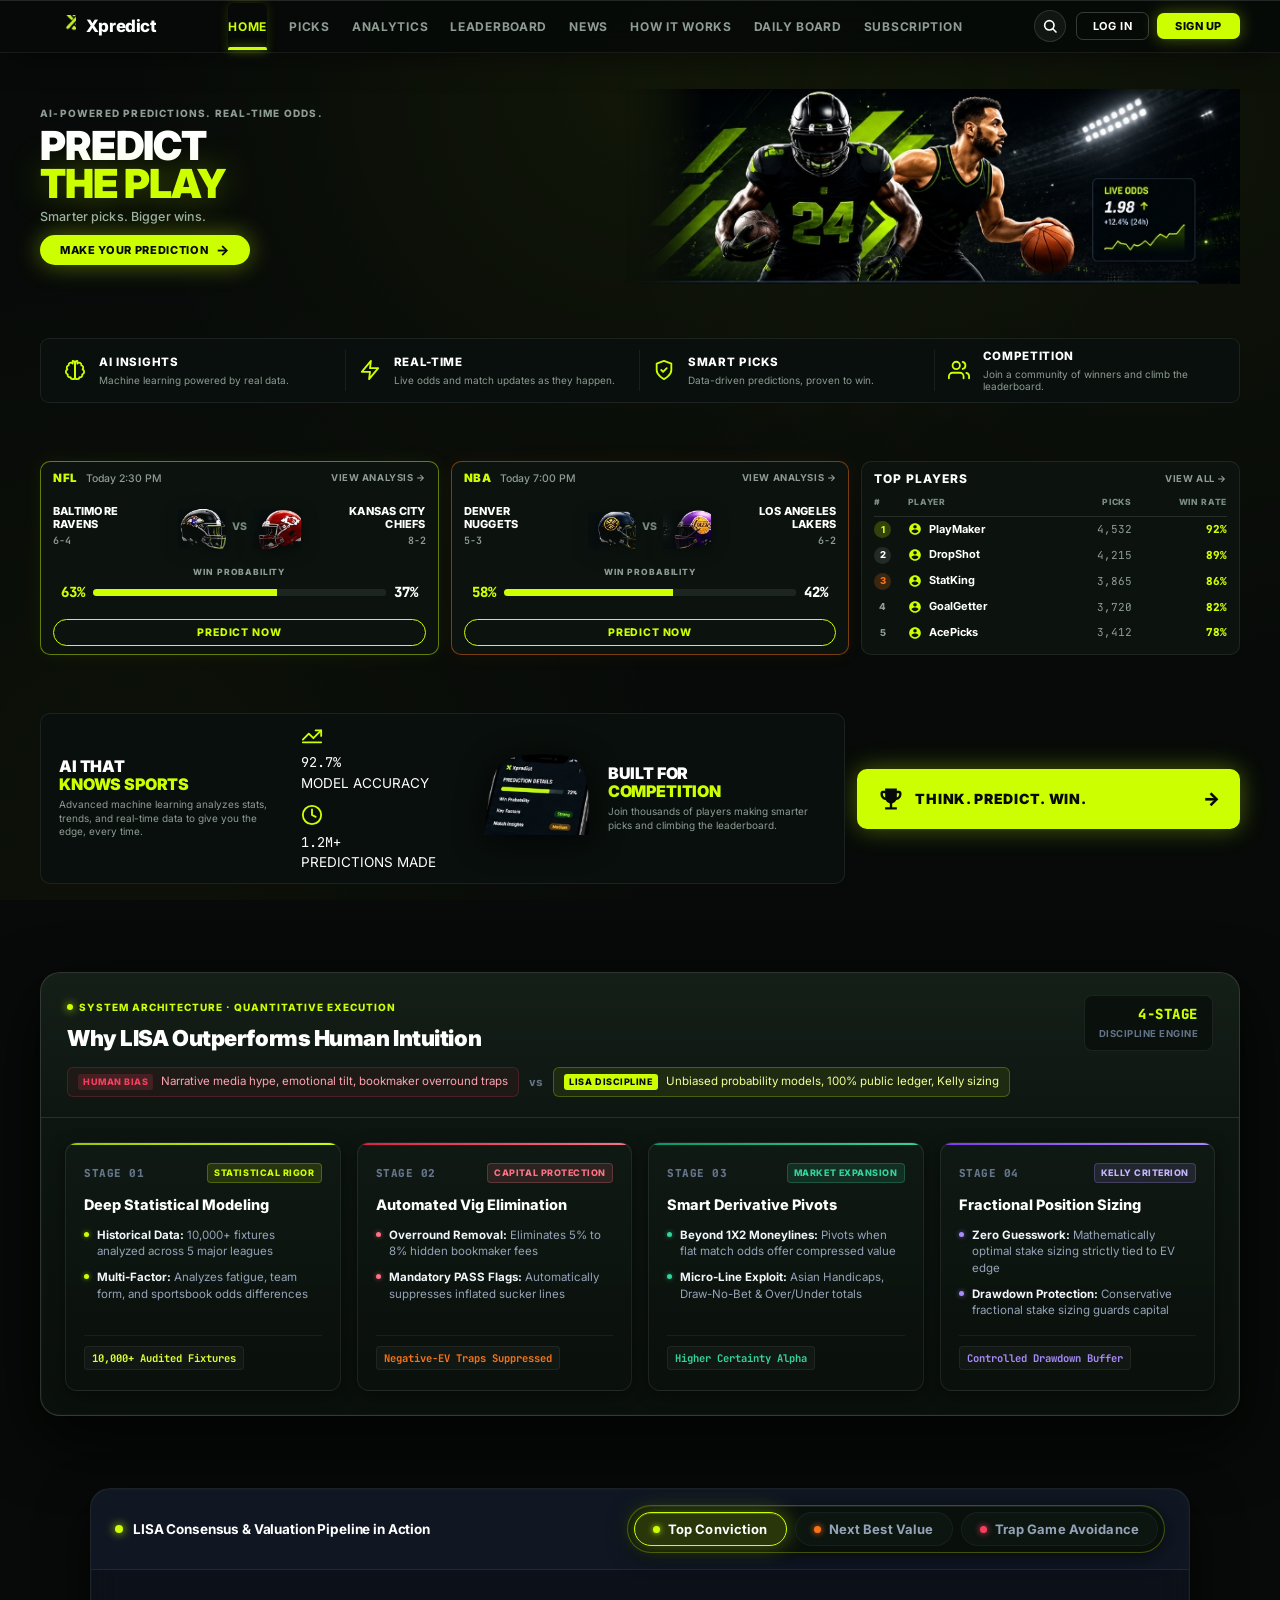
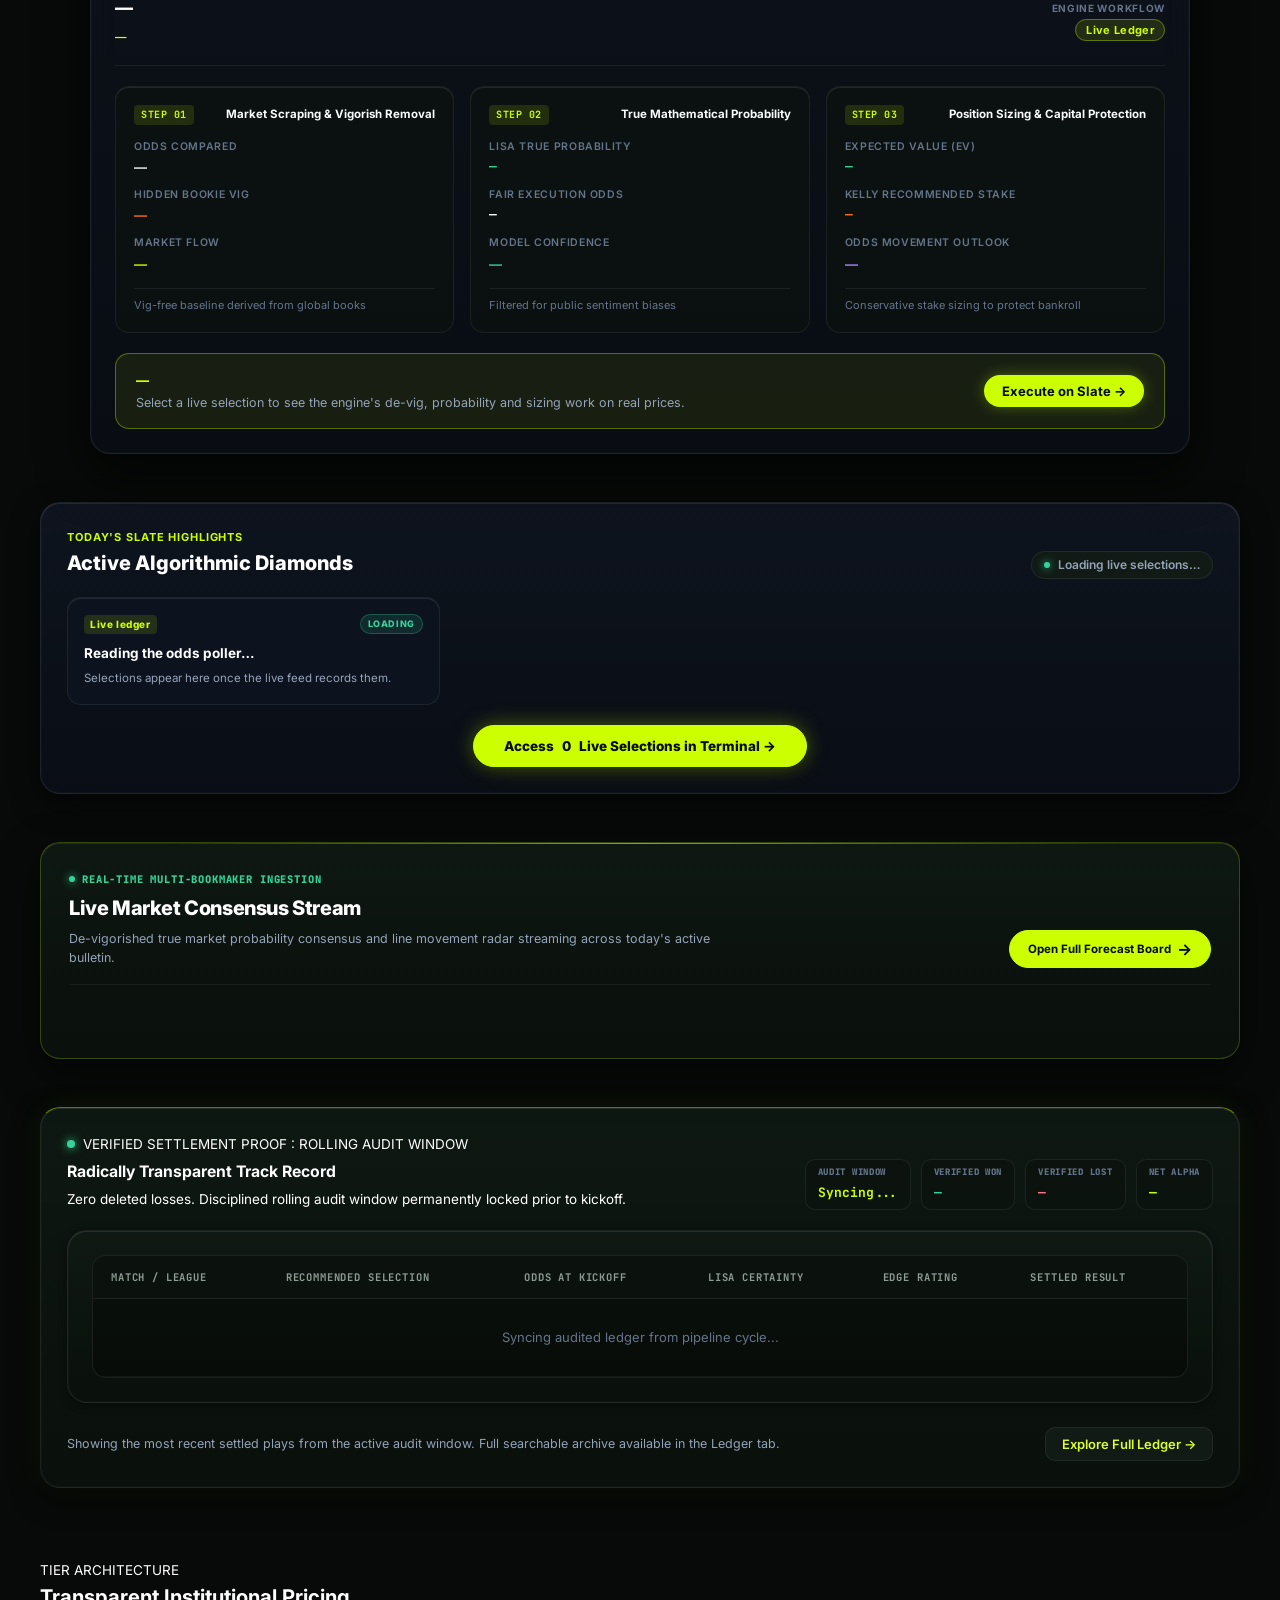
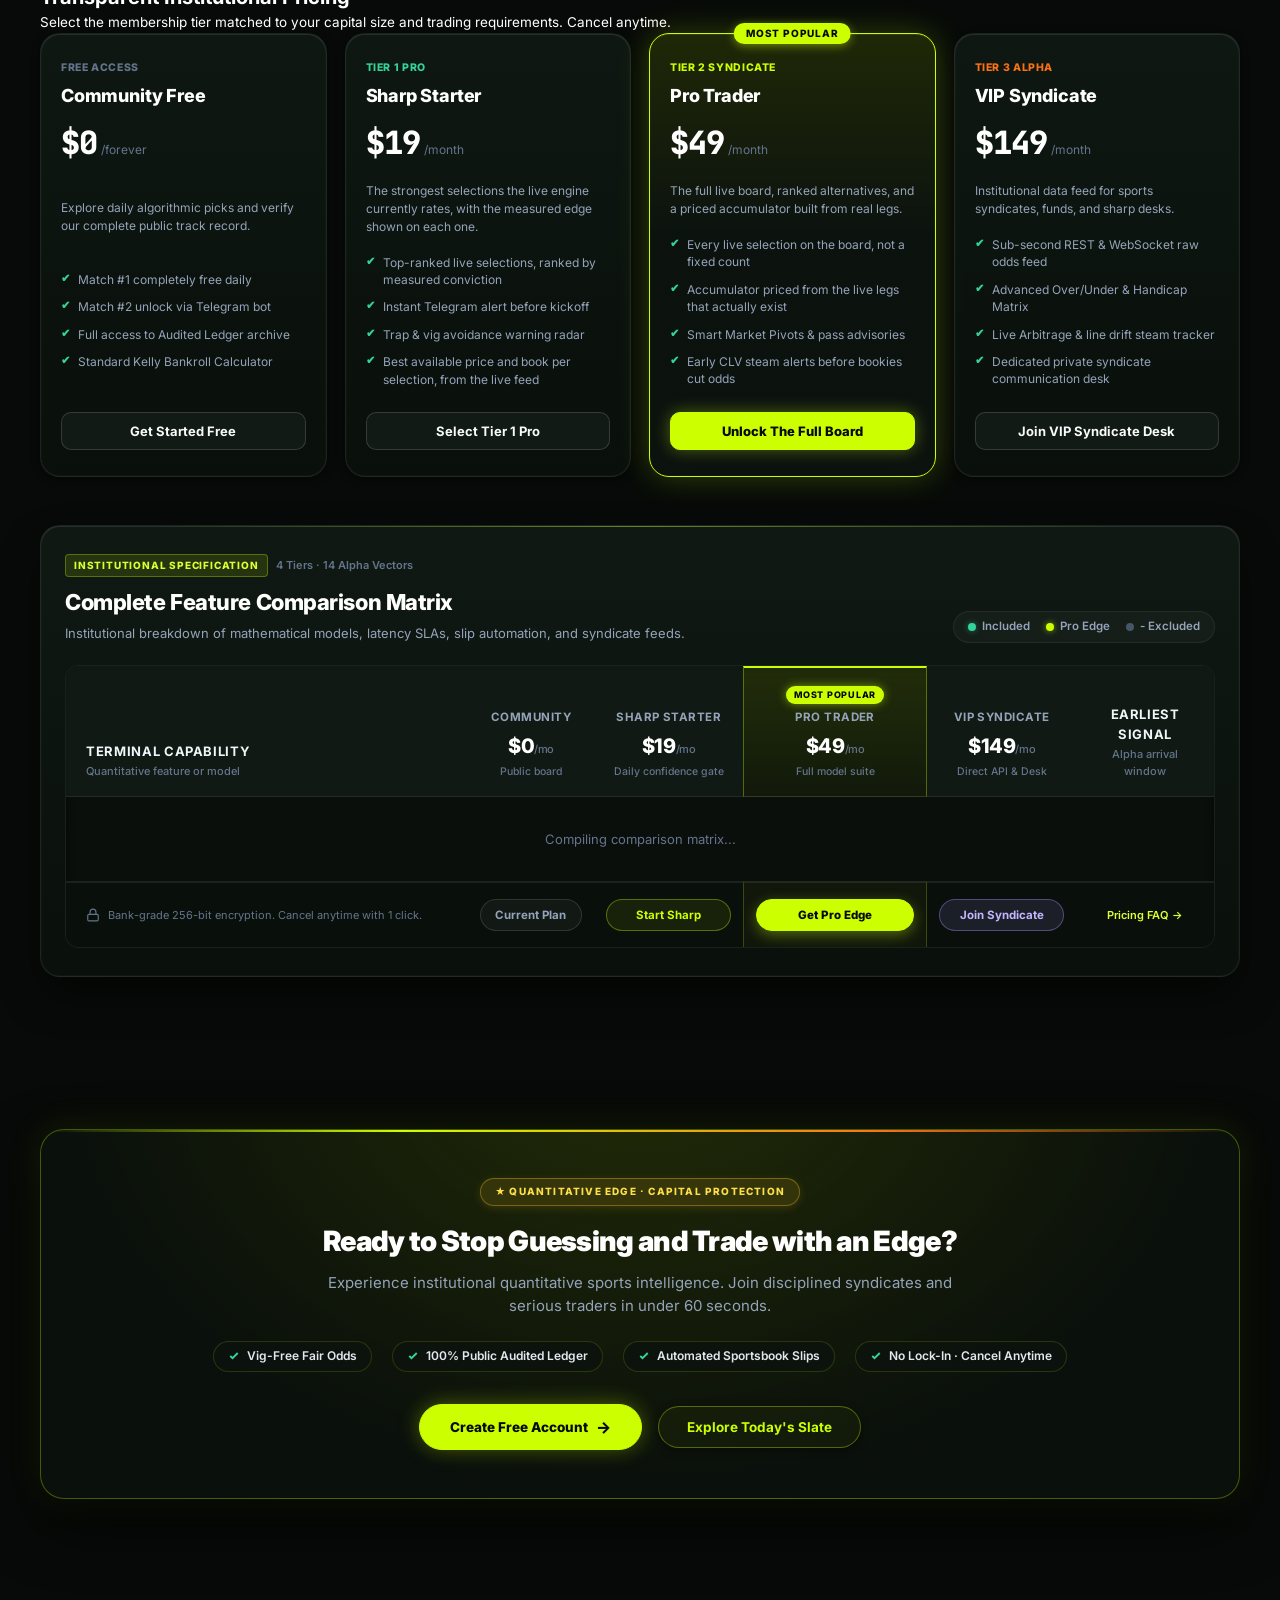
==== commit adcbbc73: "update added new feature and odd ochastration" ====
--- a/web/index.html
+++ b/web/index.html
@@ -63,6 +63,12 @@
         </button>
         <button class="nav-rail-item" id="tab-btn-calibration" data-view="view-calibration" onclick="window.switchTab('calibration')">
           <span>HOW IT WORKS</span>
+        </button>
+        <button class="nav-rail-item" id="tab-btn-daily-board" data-view="view-daily-board" onclick="window.switchTab('daily-board')">
+          <span>DAILY BOARD</span>
+        </button>
+        <button class="nav-rail-item" id="tab-btn-tiers" data-view="view-tiers" onclick="window.switchTab('tiers')">
+          <span>SUBSCRIPTION</span>
         </button>
       </nav>
 
@@ -1851,6 +1857,102 @@
       </div>
     </section>
 
+    <!-- VIEW 9: Daily Board -->
+    <section class="view-panel" id="view-daily-board">
+      <div class="view-head">
+        <div class="view-head-main">
+          <div class="view-head-kicker">DAILY BOARD</div>
+          <h2 class="view-head-title">Today's Matches</h2>
+          <p class="view-head-sub">
+            All matches for today, organized by league and time.
+            Picks are curated per tier and revealed at tier-specific times.
+          </p>
+        </div>
+      </div>
+
+      <div class="daily-board-tabs">
+        <button class="pill-filter active" onclick="window.switchBoardTab('today')">Today</button>
+        <button class="pill-filter" onclick="window.switchBoardTab('tomorrow')">Tomorrow</button>
+        <button class="pill-filter" onclick="window.switchBoardTab('week')">This Week</button>
+      </div>
+
+      <div id="daily-board-content" class="daily-board-content">
+        <div class="board-loading">Loading matches...</div>
+      </div>
+    </section>
+
+    <!-- VIEW 8: Subscription Tiers & Activation -->
+    <section class="view-panel" id="view-tiers">
+      <div class="view-head">
+        <div class="view-head-main">
+          <div class="view-head-kicker">SUBSCRIPTION</div>
+          <h2 class="view-head-title">Subscription Tiers</h2>
+          <p class="view-head-sub">
+            Upgrade to unlock better picks, earlier alerts, and premium packages.
+            All tiers include access to the public Telegram channel.
+          </p>
+        </div>
+      </div>
+
+      <div class="tiers-grid">
+        <div class="tier-card">
+          <div class="tier-header">
+            <div class="tier-name">TIER 1</div>
+            <div class="tier-price">₦14,999</div>
+          </div>
+          <ul class="tier-features">
+            <li>✅ Access to public Telegram channel</li>
+            <li>✅ Basic daily picks</li>
+            <li>✅ Standard alert timing</li>
+            <li>✅ Email support</li>
+          </ul>
+          <button class="tier-btn" onclick="window.activateTier('tier1')">Get Tier 1</button>
+        </div>
+
+        <div class="tier-card tier-card-popular">
+          <div class="tier-badge">MOST POPULAR</div>
+          <div class="tier-header">
+            <div class="tier-name">TIER 2</div>
+            <div class="tier-price">₦29,999</div>
+          </div>
+          <ul class="tier-features">
+            <li>✅ Everything in Tier 1</li>
+            <li>✅ Better picks & more markets</li>
+            <li>✅ Priority alerts (earlier timing)</li>
+            <li>✅ Premium packages</li>
+            <li>✅ Priority support</li>
+          </ul>
+          <button class="tier-btn" onclick="window.activateTier('tier2')">Get Tier 2</button>
+        </div>
+
+        <div class="tier-card">
+          <div class="tier-header">
+            <div class="tier-name">TIER 3</div>
+            <div class="tier-price">₦49,888</div>
+          </div>
+          <ul class="tier-features">
+            <li>✅ Everything in Tier 2</li>
+            <li>✅ Best picks & all markets</li>
+            <li>✅ Earliest alerts (30 min before)</li>
+            <li>✅ All premium packages</li>
+            <li>✅ Dedicated support</li>
+          </ul>
+          <button class="tier-btn" onclick="window.activateTier('tier3')">Get Tier 3</button>
+        </div>
+      </div>
+
+      <!-- Activation Section -->
+      <div class="activation-section">
+        <h3>🔑 Activate Your Tier</h3>
+        <p>Paste your one-time activation key from the Telegram bot:</p>
+        <div class="activation-form">
+          <input type="text" id="activation-key-input" placeholder="LISA-T1-XXXX-XXXX-XXXX" class="activation-input">
+          <button onclick="window.submitActivationKey()" class="activation-btn">Activate</button>
+        </div>
+        <div id="activation-result" class="activation-result"></div>
+      </div>
+    </section>
+
   </main>
 
   <!-- Telegram Social Unlock Modal -->
--- a/web/css/index.css
+++ b/web/css/index.css
@@ -7889,4 +7889,235 @@
   .mct-prob-track {
     min-width: 0;
   }
+}
+
+/* ==========================================================================
+   DAILY BOARD
+   ========================================================================== */
+.daily-board-tabs {
+  display: flex;
+  gap: 8px;
+  margin-bottom: 20px;
+}
+
+.daily-board-content {
+  min-height: 200px;
+}
+
+.board-loading,
+.board-empty,
+.board-error {
+  text-align: center;
+  padding: 40px;
+  color: rgba(255, 255, 255, 0.5);
+  font-size: 14px;
+}
+
+.board-error {
+  color: #ef4444;
+}
+
+.board-matches {
+  display: flex;
+  flex-direction: column;
+  gap: 12px;
+}
+
+.board-match {
+  display: grid;
+  grid-template-columns: 80px 120px 1fr 80px;
+  gap: 12px;
+  align-items: center;
+  padding: 16px;
+  background: var(--surface-card);
+  border: 1px solid rgba(255, 255, 255, 0.08);
+  border-radius: 10px;
+}
+
+.board-match-time {
+  font-family: var(--font-mono);
+  font-size: 13px;
+  color: #ccff00;
+  font-weight: 600;
+}
+
+.board-match-league {
+  font-size: 12px;
+  color: rgba(255, 255, 255, 0.6);
+  text-transform: uppercase;
+  letter-spacing: 0.5px;
+}
+
+.board-match-teams {
+  font-size: 14px;
+  color: #fff;
+  font-weight: 500;
+}
+
+.board-match-odds {
+  font-family: var(--font-mono);
+  font-size: 14px;
+  color: #ccff00;
+  font-weight: 700;
+  text-align: right;
+}
+
+/* ==========================================================================
+   SUBSCRIPTION TIERS & ACTIVATION
+   ========================================================================== */
+.tiers-grid {
+  display: grid;
+  grid-template-columns: repeat(auto-fit, minmax(280px, 1fr));
+  gap: 24px;
+  margin: 24px 0;
+}
+
+.tier-card {
+  background: var(--surface-card);
+  border: 1px solid rgba(255, 255, 255, 0.08);
+  border-radius: 16px;
+  padding: 28px 24px;
+  position: relative;
+  transition: transform 0.2s, box-shadow 0.2s;
+}
+
+.tier-card:hover {
+  transform: translateY(-4px);
+  box-shadow: 0 12px 40px rgba(0, 0, 0, 0.4);
+}
+
+.tier-card-popular {
+  border-color: #ccff00;
+  box-shadow: 0 0 30px rgba(204, 255, 0, 0.1);
+}
+
+.tier-badge {
+  position: absolute;
+  top: -12px;
+  left: 50%;
+  transform: translateX(-50%);
+  background: #ccff00;
+  color: #000;
+  font-size: 11px;
+  font-weight: 700;
+  padding: 4px 12px;
+  border-radius: 20px;
+  letter-spacing: 0.5px;
+}
+
+.tier-header {
+  text-align: center;
+  margin-bottom: 20px;
+}
+
+.tier-name {
+  font-size: 14px;
+  font-weight: 700;
+  letter-spacing: 2px;
+  color: #ccff00;
+  margin-bottom: 8px;
+}
+
+.tier-price {
+  font-size: 28px;
+  font-weight: 800;
+  color: #fff;
+}
+
+.tier-features {
+  list-style: none;
+  padding: 0;
+  margin: 0 0 24px 0;
+}
+
+.tier-features li {
+  padding: 8px 0;
+  font-size: 14px;
+  color: rgba(255, 255, 255, 0.8);
+  border-bottom: 1px solid rgba(255, 255, 255, 0.05);
+}
+
+.tier-btn {
+  width: 100%;
+  padding: 14px;
+  background: #ccff00;
+  color: #000;
+  border: none;
+  border-radius: 10px;
+  font-size: 15px;
+  font-weight: 700;
+  cursor: pointer;
+  transition: background 0.2s;
+}
+
+.tier-btn:hover {
+  background: #b8e600;
+}
+
+.activation-section {
+  background: var(--surface-card);
+  border: 1px solid rgba(255, 255, 255, 0.08);
+  border-radius: 16px;
+  padding: 32px 24px;
+  margin-top: 32px;
+  text-align: center;
+}
+
+.activation-section h3 {
+  font-size: 20px;
+  font-weight: 700;
+  margin-bottom: 8px;
+  color: #fff;
+}
+
+.activation-section p {
+  font-size: 14px;
+  color: rgba(255, 255, 255, 0.6);
+  margin-bottom: 20px;
+}
+
+.activation-form {
+  display: flex;
+  gap: 12px;
+  max-width: 500px;
+  margin: 0 auto;
+}
+
+.activation-input {
+  flex: 1;
+  padding: 14px 16px;
+  background: var(--surface-input);
+  border: 1px solid rgba(255, 255, 255, 0.1);
+  border-radius: 10px;
+  color: #fff;
+  font-size: 14px;
+  font-family: var(--font-mono);
+  outline: none;
+}
+
+.activation-input:focus {
+  border-color: #ccff00;
+}
+
+.activation-btn {
+  padding: 14px 28px;
+  background: #ccff00;
+  color: #000;
+  border: none;
+  border-radius: 10px;
+  font-size: 15px;
+  font-weight: 700;
+  cursor: pointer;
+  transition: background 0.2s;
+  white-space: nowrap;
+}
+
+.activation-btn:hover {
+  background: #b8e600;
+}
+
+.activation-result {
+  margin-top: 16px;
+  font-size: 14px;
+  min-height: 20px;
 }
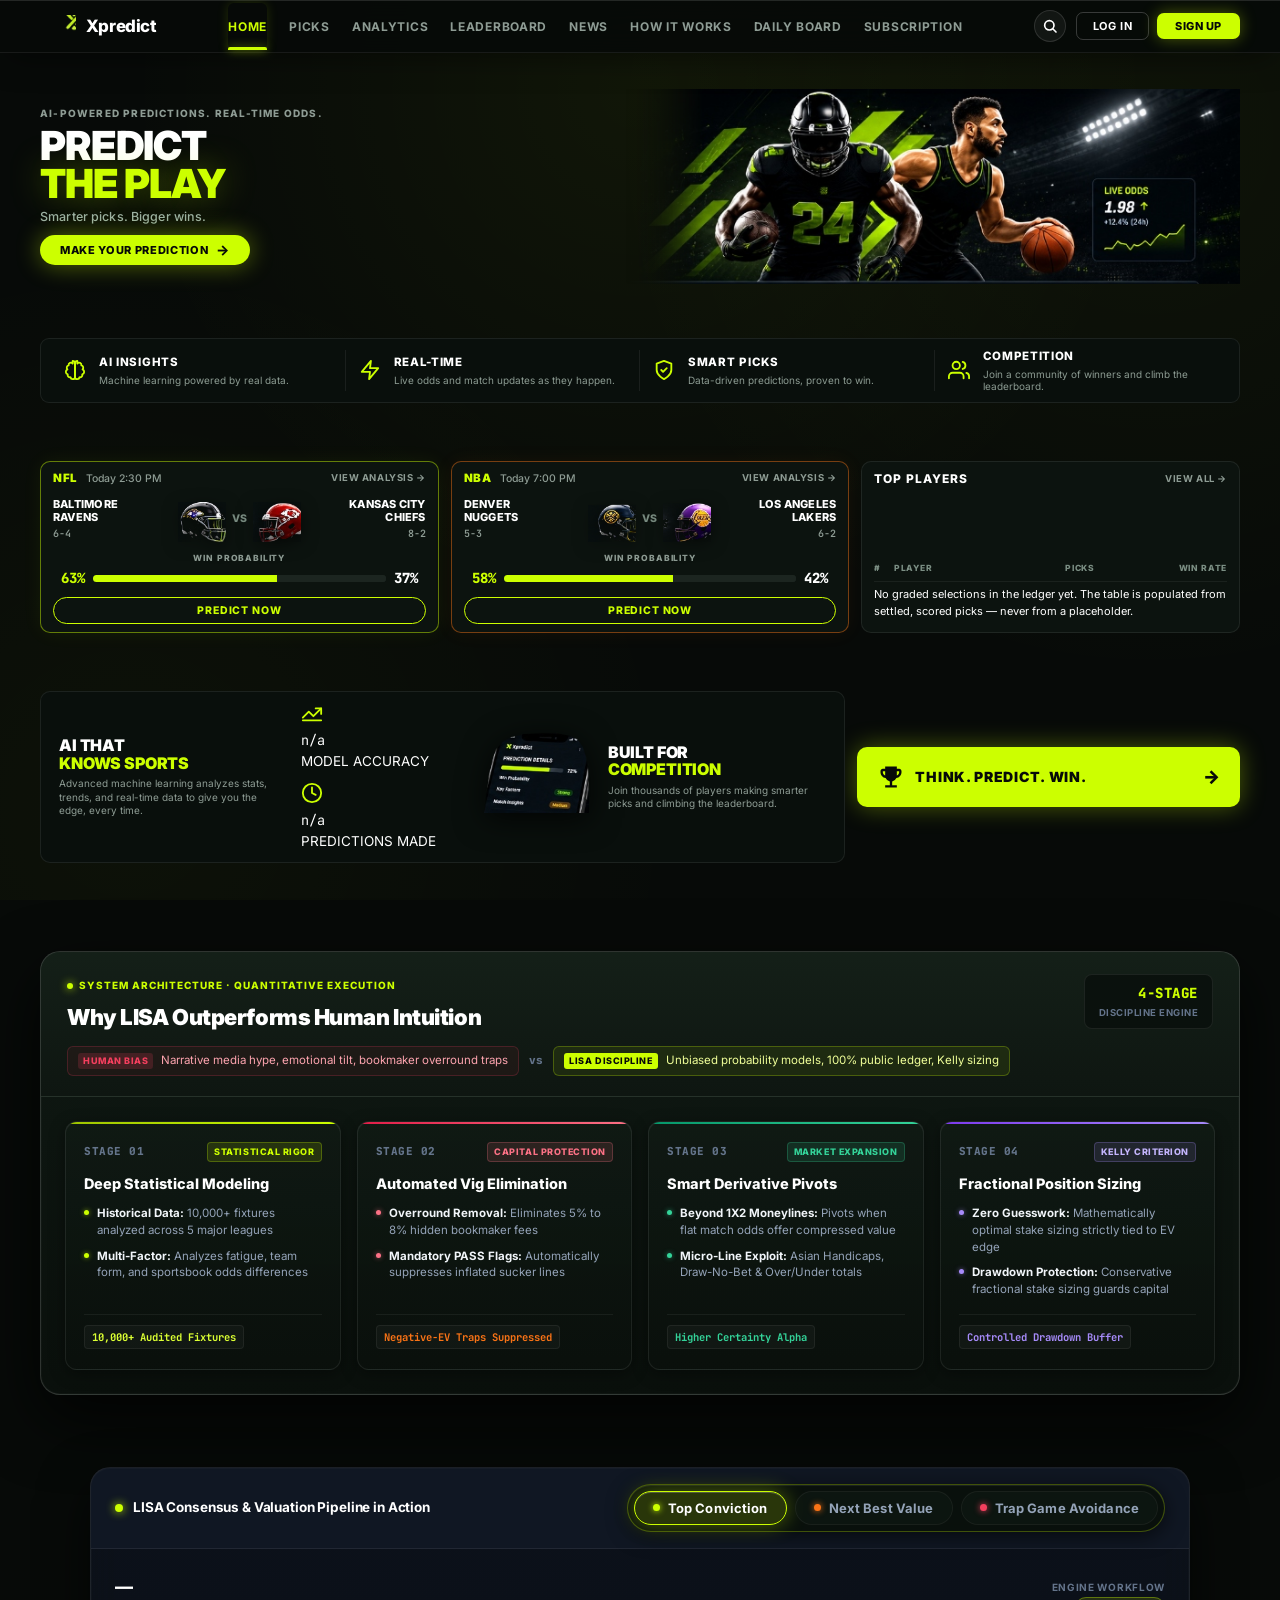
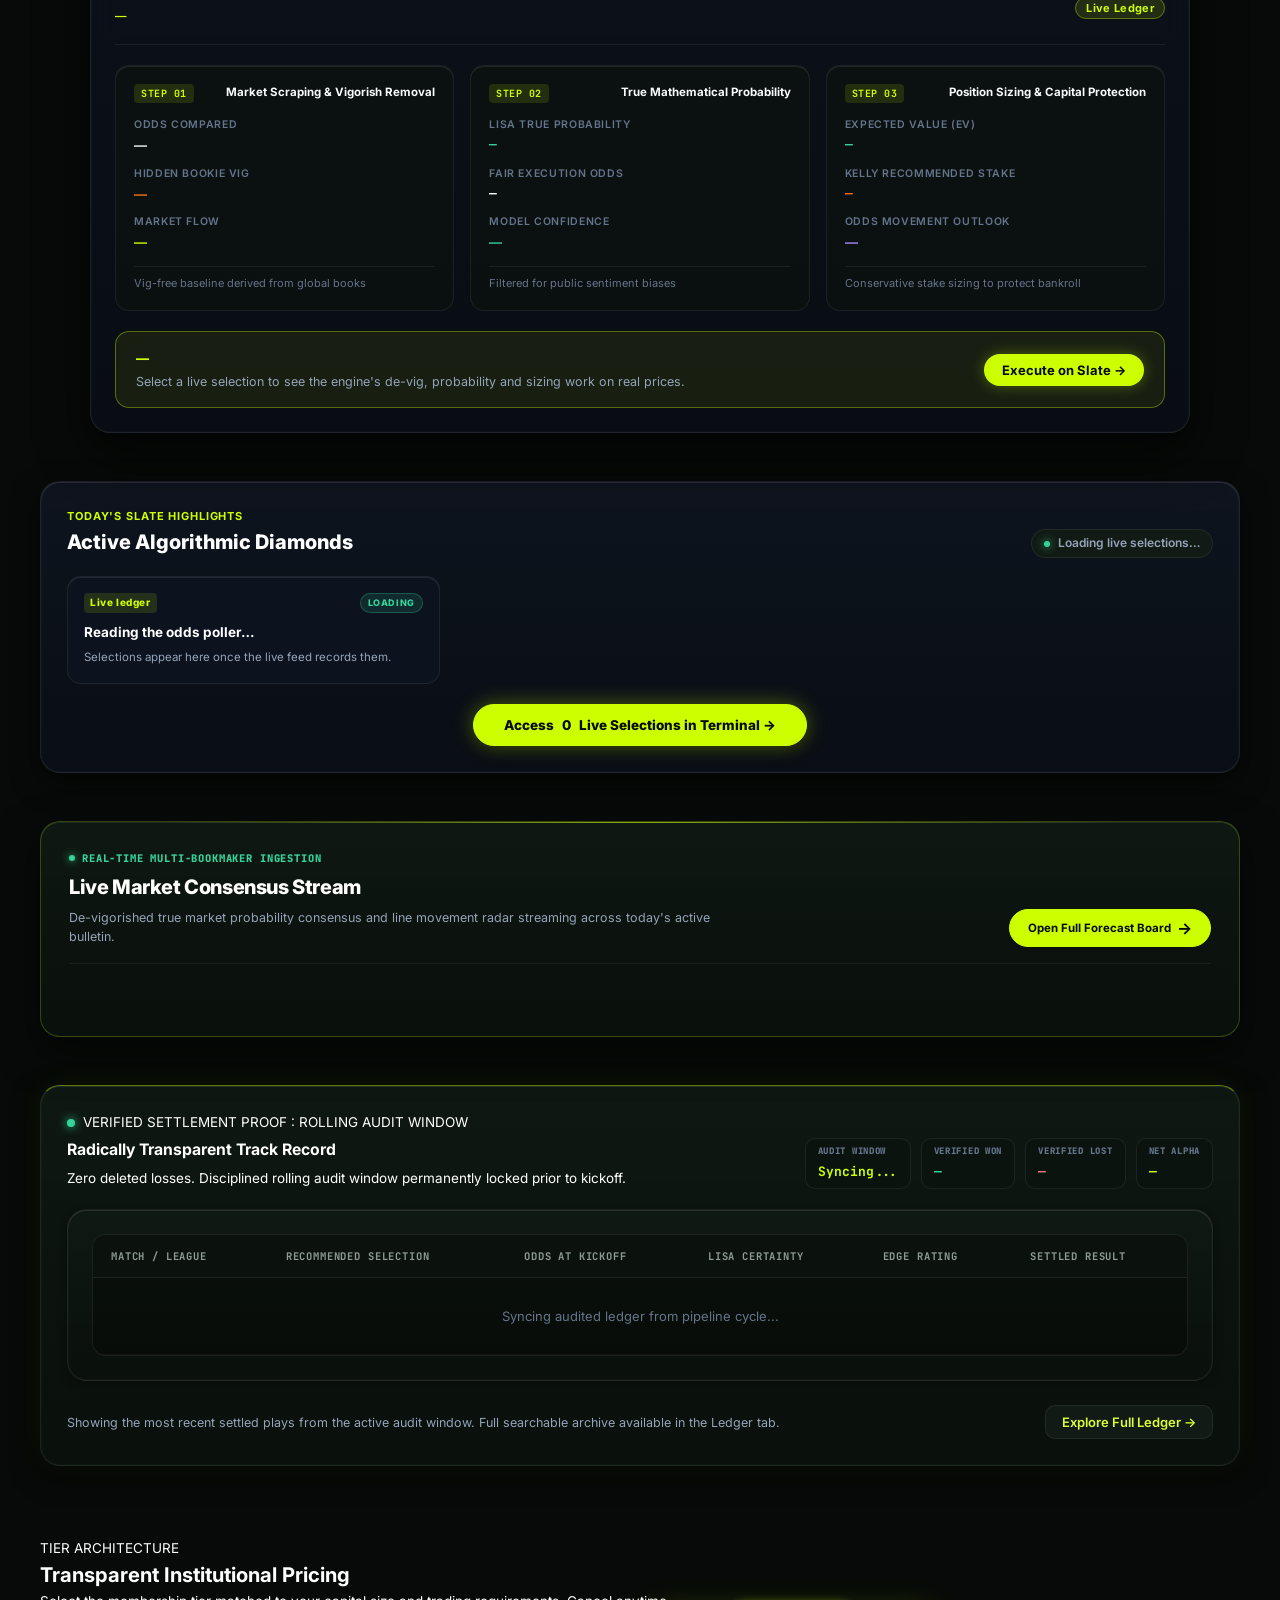
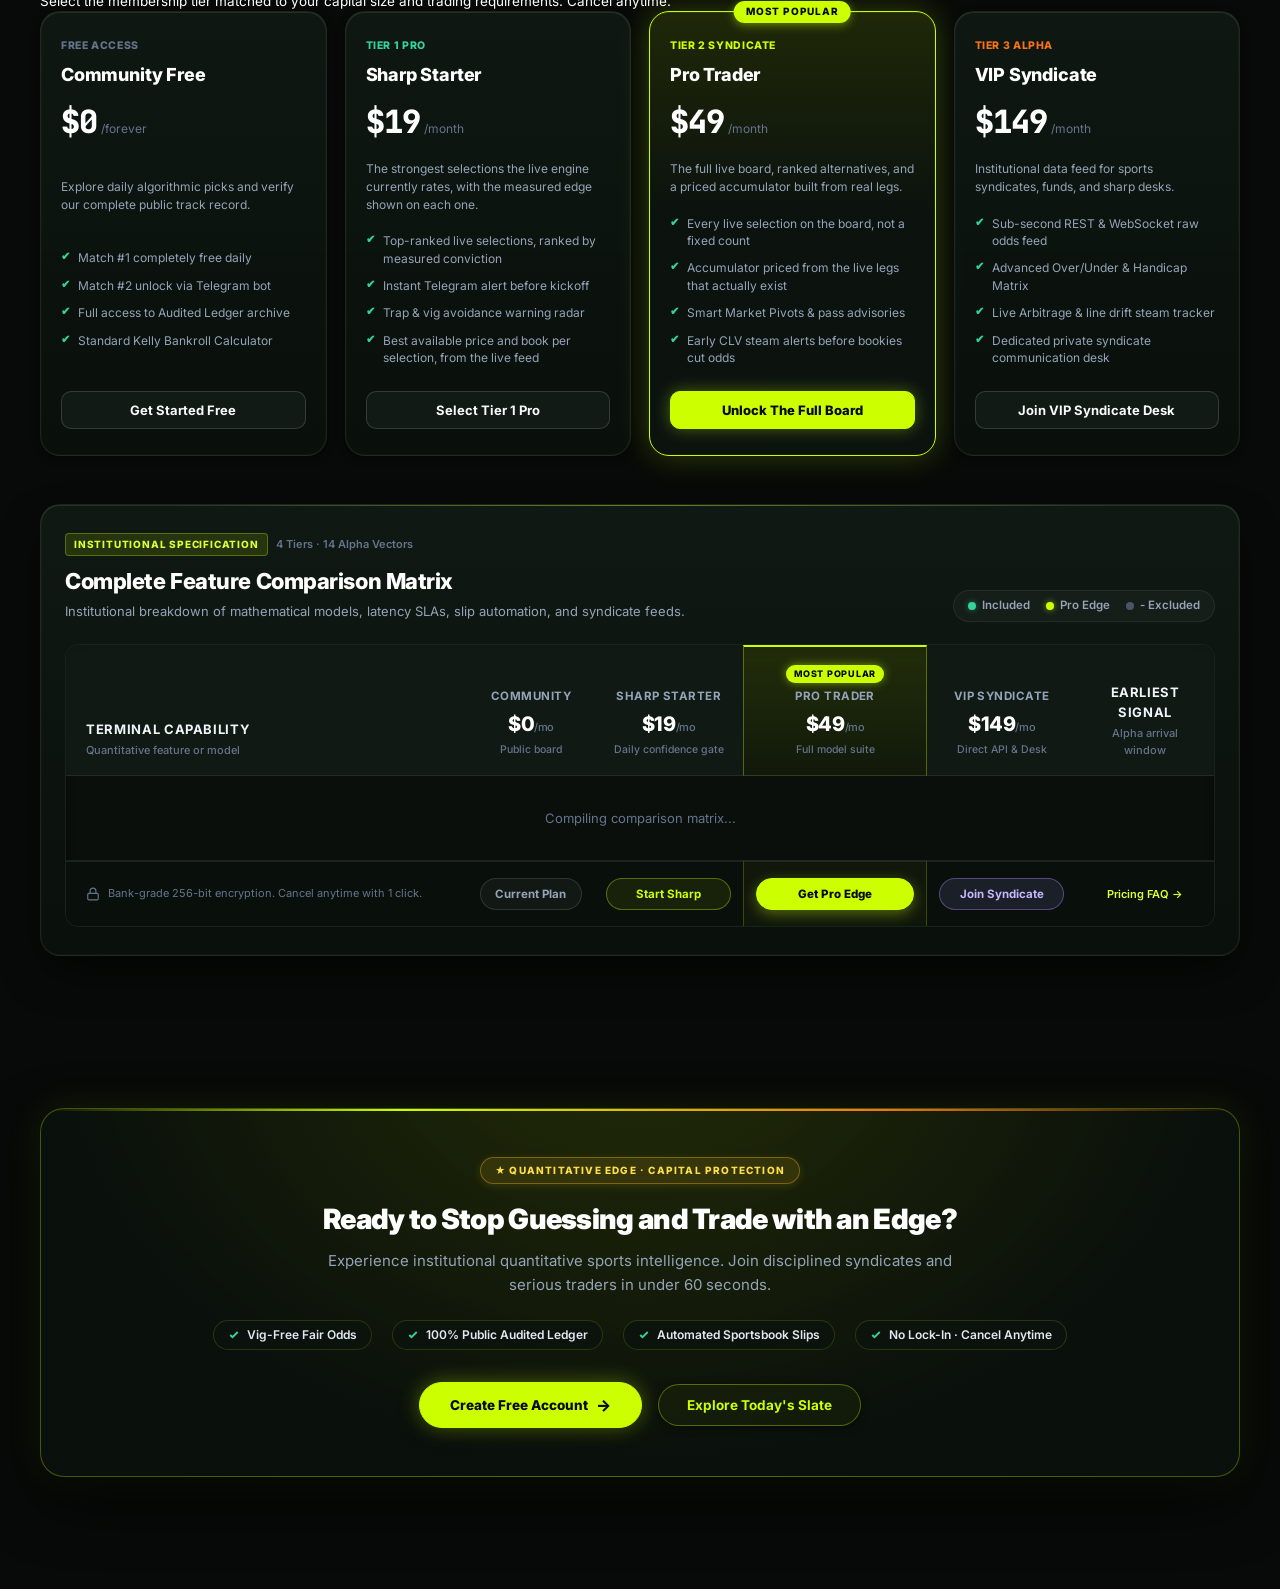
==== commit a5c9b764: "Competitive teardown + 41 fixes: close the payment exploit, enforce the paywall, and stop discarding" ====
--- a/web/index.html
+++ b/web/index.html
@@ -411,60 +411,18 @@
                   </tr>
                 </thead>
                 <tbody id="target-leaderboard-tbody">
-                  <tr>
-                    <td><span class="lb-rank-badge badge-first">1</span></td>
-                    <td class="td-player-cell">
-                      <div class="player-avatar-mini">
-                        <svg viewBox="0 0 24 24" width="14" height="14" fill="#ccff00"><path d="M12 2C6.48 2 2 6.48 2 12s4.48 10 10 10 10-4.48 10-10S17.52 2 12 2zm0 3c1.66 0 3 1.34 3 3s-1.34 3-3 3-3-1.34-3-3 1.34-3 3-3zm0 14.2c-2.5 0-4.71-1.28-6-3.22.03-1.99 4-3.08 6-3.08 1.99 0 5.97 1.09 6 3.08-1.29 1.94-3.5 3.22-6 3.22z"/></svg>
-                      </div>
-                      <span class="player-name-text">PlayMaker</span>
-                    </td>
-                    <td class="font-mono td-picks">4,532</td>
-                    <td class="font-mono text-lime td-winrate">92%</td>
-                  </tr>
-                  <tr>
-                    <td><span class="lb-rank-badge badge-second">2</span></td>
-                    <td class="td-player-cell">
-                      <div class="player-avatar-mini">
-                        <svg viewBox="0 0 24 24" width="14" height="14" fill="#ccff00"><path d="M12 2C6.48 2 2 6.48 2 12s4.48 10 10 10 10-4.48 10-10S17.52 2 12 2zm0 3c1.66 0 3 1.34 3 3s-1.34 3-3 3-3-1.34-3-3 1.34-3 3-3zm0 14.2c-2.5 0-4.71-1.28-6-3.22.03-1.99 4-3.08 6-3.08 1.99 0 5.97 1.09 6 3.08-1.29 1.94-3.5 3.22-6 3.22z"/></svg>
-                      </div>
-                      <span class="player-name-text">DropShot</span>
-                    </td>
-                    <td class="font-mono td-picks">4,215</td>
-                    <td class="font-mono text-lime td-winrate">89%</td>
-                  </tr>
-                  <tr>
-                    <td><span class="lb-rank-badge badge-third">3</span></td>
-                    <td class="td-player-cell">
-                      <div class="player-avatar-mini">
-                        <svg viewBox="0 0 24 24" width="14" height="14" fill="#ccff00"><path d="M12 2C6.48 2 2 6.48 2 12s4.48 10 10 10 10-4.48 10-10S17.52 2 12 2zm0 3c1.66 0 3 1.34 3 3s-1.34 3-3 3-3-1.34-3-3 1.34-3 3-3zm0 14.2c-2.5 0-4.71-1.28-6-3.22.03-1.99 4-3.08 6-3.08 1.99 0 5.97 1.09 6 3.08-1.29 1.94-3.5 3.22-6 3.22z"/></svg>
-                      </div>
-                      <span class="player-name-text">StatKing</span>
-                    </td>
-                    <td class="font-mono td-picks">3,865</td>
-                    <td class="font-mono text-lime td-winrate">86%</td>
-                  </tr>
-                  <tr>
-                    <td><span class="lb-rank-badge">4</span></td>
-                    <td class="td-player-cell">
-                      <div class="player-avatar-mini">
-                        <svg viewBox="0 0 24 24" width="14" height="14" fill="#ccff00"><path d="M12 2C6.48 2 2 6.48 2 12s4.48 10 10 10 10-4.48 10-10S17.52 2 12 2zm0 3c1.66 0 3 1.34 3 3s-1.34 3-3 3-3-1.34-3-3 1.34-3 3-3zm0 14.2c-2.5 0-4.71-1.28-6-3.22.03-1.99 4-3.08 6-3.08 1.99 0 5.97 1.09 6 3.08-1.29 1.94-3.5 3.22-6 3.22z"/></svg>
-                      </div>
-                      <span class="player-name-text">GoalGetter</span>
-                    </td>
-                    <td class="font-mono td-picks">3,720</td>
-                    <td class="font-mono text-lime td-winrate">82%</td>
-                  </tr>
-                  <tr>
-                    <td><span class="lb-rank-badge">5</span></td>
-                    <td class="td-player-cell">
-                      <div class="player-avatar-mini">
-                        <svg viewBox="0 0 24 24" width="14" height="14" fill="#ccff00"><path d="M12 2C6.48 2 2 6.48 2 12s4.48 10 10 10 10-4.48 10-10S17.52 2 12 2zm0 3c1.66 0 3 1.34 3 3s-1.34 3-3 3-3-1.34-3-3 1.34-3 3-3zm0 14.2c-2.5 0-4.71-1.28-6-3.22.03-1.99 4-3.08 6-3.08 1.99 0 5.97 1.09 6 3.08-1.29 1.94-3.5 3.22-6 3.22z"/></svg>
-                      </div>
-                      <span class="player-name-text">AcePicks</span>
-                    </td>
-                    <td class="font-mono td-picks">3,412</td>
-                    <td class="font-mono text-lime td-winrate">78%</td>
+                  <!--
+                    No static rows. The previous version shipped five hardcoded
+                    entries (PlayMaker 4,532 picks / 92%, DropShot 4,215 / 89%, ...)
+                    that JavaScript replaced only *after* first paint, so every
+                    visitor saw invented users with invented track records until
+                    the script ran. A leaderboard of people who do not exist is
+                    not a placeholder, it is a fabrication. The real table is
+                    rendered from graded ledger rows by app.js.
+                  -->
+                  <tr id="leaderboard-empty-row">
+                    <td colspan="4" class="td-empty">No graded selections in the ledger yet. The table is populated
+                      from settled, scored picks &mdash; never from a placeholder.</td>
                   </tr>
                 </tbody>
               </table>
@@ -490,7 +448,11 @@
               </p>
             </div>
 
-            <!-- Part 2: Stats (92.7% & 1.2M+) -->
+            <!-- Part 2: Stats. Ship as "n/a", not a flattering number: the
+                 engine's own measured win rate is 86.7% on 30 graded picks, and
+                 the prediction count is the number of rows in the ledger, not a
+                 marketing total. app.js fills both from /api/dashboard once
+                 graded rows exist. -->
             <div class="bottom-ai-stats">
               <div class="ai-stat-item">
                 <div class="ai-stat-icon">
@@ -501,7 +463,7 @@
                   </svg>
                 </div>
                 <div class="ai-stat-meta">
-                  <div class="ai-stat-val font-mono" id="target-model-acc-val">92.7%</div>
+                  <div class="ai-stat-val font-mono" id="target-model-acc-val">n/a</div>
                   <div class="ai-stat-lbl">MODEL ACCURACY</div>
                 </div>
               </div>
@@ -514,7 +476,7 @@
                   </svg>
                 </div>
                 <div class="ai-stat-meta">
-                  <div class="ai-stat-val font-mono" id="target-predictions-count-val">1.2M+</div>
+                  <div class="ai-stat-val font-mono" id="target-predictions-count-val">n/a</div>
                   <div class="ai-stat-lbl">PREDICTIONS MADE</div>
                 </div>
               </div>
@@ -2125,7 +2087,15 @@
         </form>
       </div>
     </div>
-    <!-- Stripe / Payment Simulation Modal -->
+    <!-- Purchase / Checkout Modal -->
+    <!--
+      This modal collects NO payment details. It is a purchase-intent handoff
+      to the Telegram desk, which is where the actual payment is taken and
+      verified. A card form here would be a lie: there is no gateway wired
+      behind it, the previous version of this modal was a labelled simulation
+      that printed "Privilege elevated" without charging anything, and it said
+      so in a tooltip most customers never saw.
+    -->
     <div class="modal-backdrop" id="checkout-modal" style="display: none;" onclick="window.closeCheckoutModal()">
       <div class="modal-card checkout-card" onclick="event.stopPropagation()">
         <div class="modal-header">
@@ -2137,8 +2107,8 @@
             </svg></div>
           <div class="modal-title-wrap">
             <h3 class="modal-heading" id="checkout-modal-title">Upgrade to Tier 2 Pro Trader</h3>
-            <p class="modal-subheading" id="checkout-modal-sub">Unlock all 12 predictions, smart pivots, and 5-fold
-              parlays.</p>
+            <p class="modal-subheading" id="checkout-modal-sub">Unlock the full live board, with the measured price
+              and edge on every selection.</p>
           </div>
           <button type="button" class="modal-close" onclick="window.closeCheckoutModal()"
             aria-label="Close">&times;</button>
@@ -2154,37 +2124,24 @@
               board, with the measured price and edge on every selection.</div>
           </div>
 
-          <form id="form-checkout" onsubmit="window.handleCheckoutSubmit(event)">
-            <div class="auth-form-group">
-              <label class="auth-label">Cardholder Name</label>
-              <input type="text" id="checkout-cardholder" class="auth-input" placeholder="Alex Morgan" required
-                value="Alex Morgan">
-            </div>
-
-            <div class="auth-form-group">
-              <label class="auth-label">Card Number (Simulated Stripe Gateway)</label>
-              <input type="text" id="checkout-cardnum" class="auth-input font-mono" placeholder="4242 •••• •••• 4242"
-                required value="4242 •••• •••• 4242">
-            </div>
-
-            <div class="checkout-grid-2col">
-              <div class="auth-form-group">
-                <label class="auth-label">Expires</label>
-                <input type="text" class="auth-input font-mono" placeholder="MM/YY" required value="12/28">
-              </div>
-              <div class="auth-form-group">
-                <label class="auth-label">CVC</label>
-                <input type="text" class="auth-input font-mono" placeholder="CVC" required value="888">
-              </div>
-            </div>
-
-            <button type="submit" class="auth-submit-btn" id="btn-submit-checkout">
-              <span>Confirm Subscription &amp; Unlock Slate</span>
-            </button>
-          </form>
-
-          <div class="modal-guarantee">
-            256-bit Encrypted · Instant Activation · Cancel anytime with 1 click
+          <div class="checkout-handoff">
+            <p class="checkout-handoff-lede"><strong>Payment is taken on the Telegram desk.</strong></p>
+            <ol class="checkout-handoff-steps">
+              <li>Open the purchase desk in Telegram (<code>@XpredictPremiumBot</code>) and send <code>/buy</code>.</li>
+              <li>Choose your tier and a payment method. You will be given the amount and the verification
+                reference.</li>
+              <li>Send payment. The desk confirms receipt against the payment record <em>before</em> your tier
+                activates &mdash; it is never activated on a self-report.</li>
+              <li>Your account is upgraded and the unlock code is delivered to you directly.</li>
+            </ol>
+            <p class="checkout-handoff-note">No card details are collected or stored on this site.</p>
+          </div>
+
+          <div class="checkout-handoff-actions">
+            <a class="auth-submit-btn" id="btn-open-telegram"
+              href="https://t.me/XpredictPremiumBot" target="_blank" rel="noopener noreferrer">
+              <span>Continue to Telegram Purchase Desk</span>
+            </a>
           </div>
         </div>
       </div>
--- a/web/css/index.css
+++ b/web/css/index.css
@@ -4938,6 +4938,119 @@
   margin-top: 6px;
 }
 
+/* Dual ranking strip: best WIN vs best EARN, the same board ranked two ways */
+.fc-dual-strip {
+  grid-column: 1 / -1;
+  display: flex;
+  flex-direction: column;
+  gap: 10px;
+}
+
+.fc-dual-note {
+  font-size: 12px;
+  color: var(--text-secondary);
+  letter-spacing: 0.01em;
+  padding: 0 2px;
+}
+
+.fc-dual-grid {
+  display: grid;
+  grid-template-columns: 1fr 1fr;
+  gap: 12px;
+}
+
+@media (max-width: 760px) {
+  .fc-dual-grid {
+    grid-template-columns: 1fr;
+  }
+}
+
+.fc-dual-card {
+  border-radius: var(--radius-xl, 16px);
+  padding: 14px 16px;
+  display: flex;
+  flex-direction: column;
+  gap: 6px;
+  background: linear-gradient(180deg, rgba(16, 26, 20, 0.9) 0%, rgba(10, 16, 12, 0.98) 100%);
+  border: 1px solid rgba(255, 255, 255, 0.08);
+  box-shadow: 0 8px 24px rgba(0, 0, 0, 0.35);
+}
+
+.fc-dual-card.win {
+  border-left: 3px solid #ccff00;
+}
+
+.fc-dual-card.earn {
+  border-left: 3px solid #f97316;
+}
+
+.fc-dual-head {
+  display: flex;
+  justify-content: space-between;
+  align-items: center;
+}
+
+.fc-dual-tag {
+  font-size: 10.5px;
+  font-weight: 800;
+  letter-spacing: 0.14em;
+  padding: 3px 9px;
+  border-radius: 999px;
+}
+
+.fc-dual-tag.win {
+  background: rgba(204, 255, 0, 0.14);
+  color: #ccff00;
+  border: 1px solid rgba(204, 255, 0, 0.35);
+}
+
+.fc-dual-tag.earn {
+  background: rgba(249, 115, 22, 0.16);
+  color: #fdba74;
+  border: 1px solid rgba(249, 115, 22, 0.45);
+}
+
+.fc-dual-ko {
+  font-size: 11px;
+  color: var(--text-muted, #6b7280);
+  font-variant-numeric: tabular-nums;
+}
+
+.fc-dual-title {
+  font-size: 15px;
+  font-weight: 700;
+  color: var(--text-primary, #f9fafb);
+}
+
+.fc-dual-vs {
+  font-size: 11px;
+  color: var(--text-muted, #6b7280);
+  font-weight: 500;
+  margin: 0 4px;
+}
+
+.fc-dual-line {
+  font-size: 12.5px;
+  color: var(--text-secondary, #d1d5db);
+  line-height: 1.45;
+}
+
+.fc-dual-foot {
+  display: flex;
+  gap: 14px;
+  flex-wrap: wrap;
+  font-size: 11.5px;
+  color: var(--text-muted, #6b7280);
+  font-variant-numeric: tabular-nums;
+  padding-top: 4px;
+  border-top: 1px dashed rgba(255, 255, 255, 0.08);
+  margin-top: 2px;
+}
+
+.text-pos {
+  color: #4ade80;
+}
+
 /* Standard & Marquee Match Forecast Cards */
 .fc-card {
   background: linear-gradient(180deg, rgba(16, 26, 20, 0.88) 0%, rgba(10, 16, 12, 0.98) 100%);
@@ -8120,4 +8233,91 @@
   margin-top: 16px;
   font-size: 14px;
   min-height: 20px;
-}+}
+/* ── Operator tier preview ───────────────────────────────────────────────
+   Operator-only affordance for inspecting what each tier is given. It only
+   ever changes what this browser renders, so it is visually walled off from
+   the real entitlement UI to avoid any chance of it reading as purchase. */
+.dropdown-preview {
+  margin: 10px 0 4px;
+  padding: 10px;
+  border: 1px dashed rgba(6, 182, 212, 0.35);
+  border-radius: 10px;
+  background: rgba(6, 182, 212, 0.06);
+}
+.dropdown-preview-note {
+  font-size: 10.5px;
+  line-height: 1.45;
+  color: var(--ink-3, #8b98a5);
+  margin-bottom: 8px;
+}
+.dropdown-preview-grid {
+  display: flex;
+  flex-wrap: wrap;
+  gap: 5px;
+}
+.dropdown-preview-btn {
+  flex: 1 1 auto;
+  min-width: 44px;
+  padding: 5px 8px;
+  font-size: 11px;
+  font-weight: 600;
+  letter-spacing: 0.04em;
+  color: var(--ink-2, #c3ccd6);
+  background: rgba(255, 255, 255, 0.04);
+  border: 1px solid rgba(255, 255, 255, 0.12);
+  border-radius: var(--radius-pill, 999px);
+  cursor: pointer;
+  transition: all 0.14s ease;
+}
+.dropdown-preview-btn:hover {
+  color: #fff;
+  border-color: rgba(6, 182, 212, 0.5);
+}
+.dropdown-preview-btn.active {
+  color: #04121a;
+  background: var(--accent-cyan, #06b6d4);
+  border-color: var(--accent-cyan, #06b6d4);
+}
+.dropdown-preview-btn--off.active {
+  background: #6b7684;
+  border-color: #6b7684;
+  color: #fff;
+}
+
+.tier-cta-static {
+  display: inline-block;
+  font-size: 12px;
+  font-weight: 700;
+  color: var(--accent-gold, #fbbf24);
+  padding: 6px 14px;
+  background: rgba(245, 158, 11, 0.15);
+  border-radius: var(--radius-pill, 999px);
+  border: 1px solid rgba(245, 158, 11, 0.3);
+}
+
+.tier-preview-banner {
+  margin-top: 8px;
+  padding: 8px 12px;
+  font-size: 11.5px;
+  line-height: 1.5;
+  color: #cfe9f5;
+  background: rgba(6, 182, 212, 0.10);
+  border: 1px solid rgba(6, 182, 212, 0.35);
+  border-radius: 8px;
+}
+.tier-preview-banner strong {
+  color: var(--accent-cyan, #06b6d4);
+  letter-spacing: 0.04em;
+}
+.tier-preview-banner button {
+  margin-left: 8px;
+  padding: 2px 9px;
+  font-size: 11px;
+  font-weight: 600;
+  color: #04121a;
+  background: var(--accent-cyan, #06b6d4);
+  border: 0;
+  border-radius: var(--radius-pill, 999px);
+  cursor: pointer;
+}
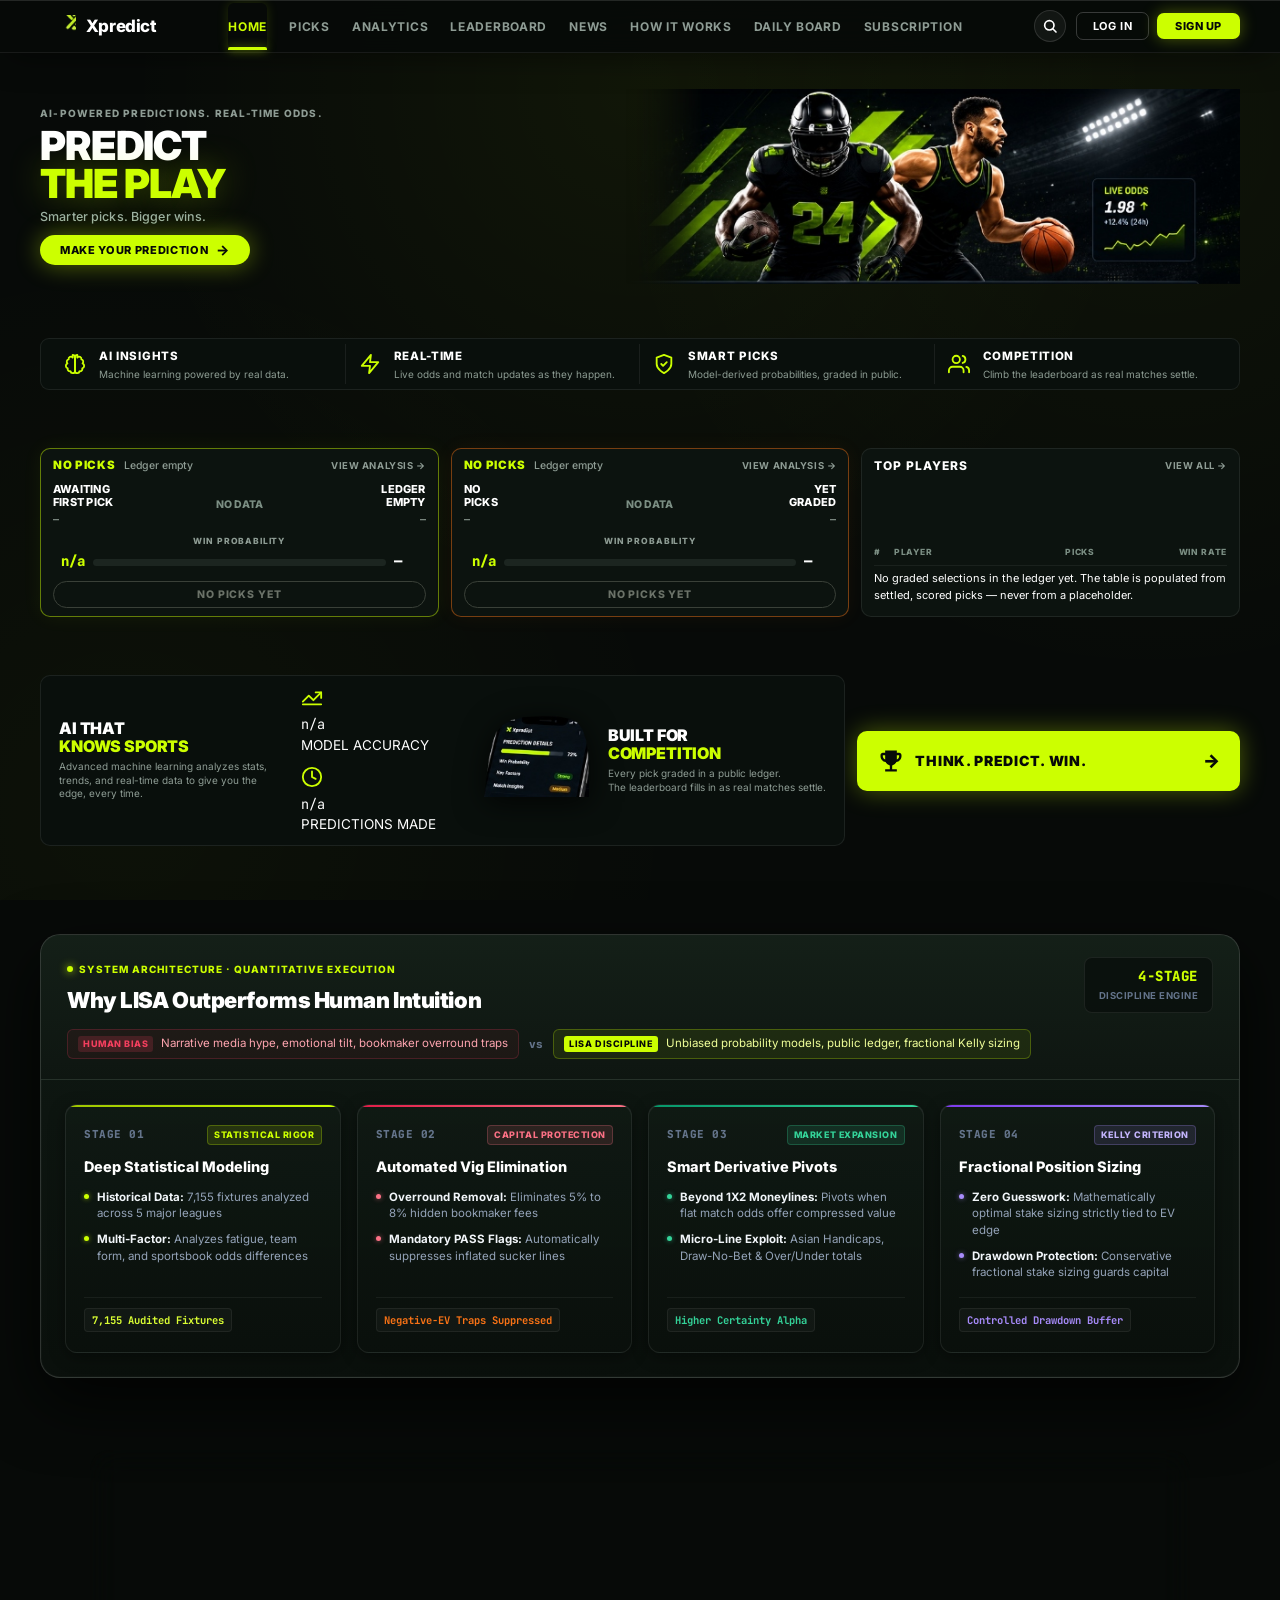
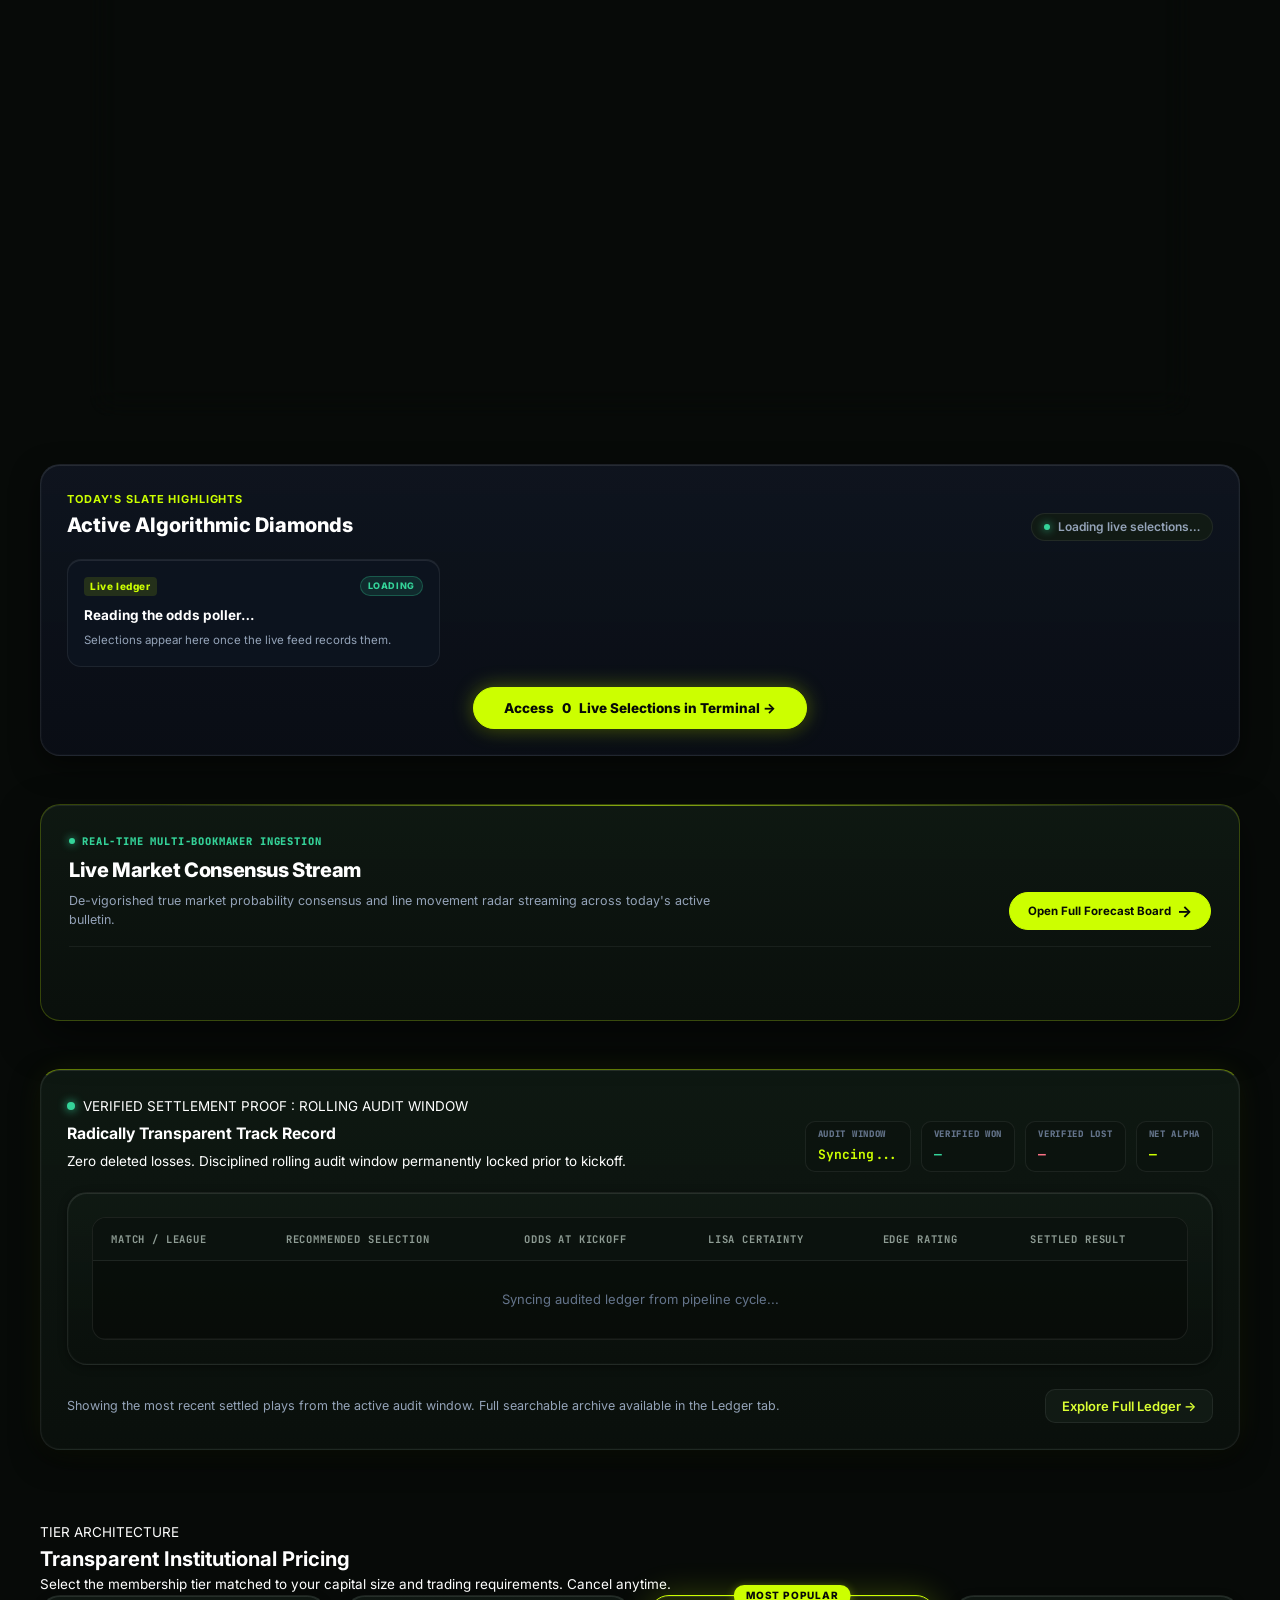
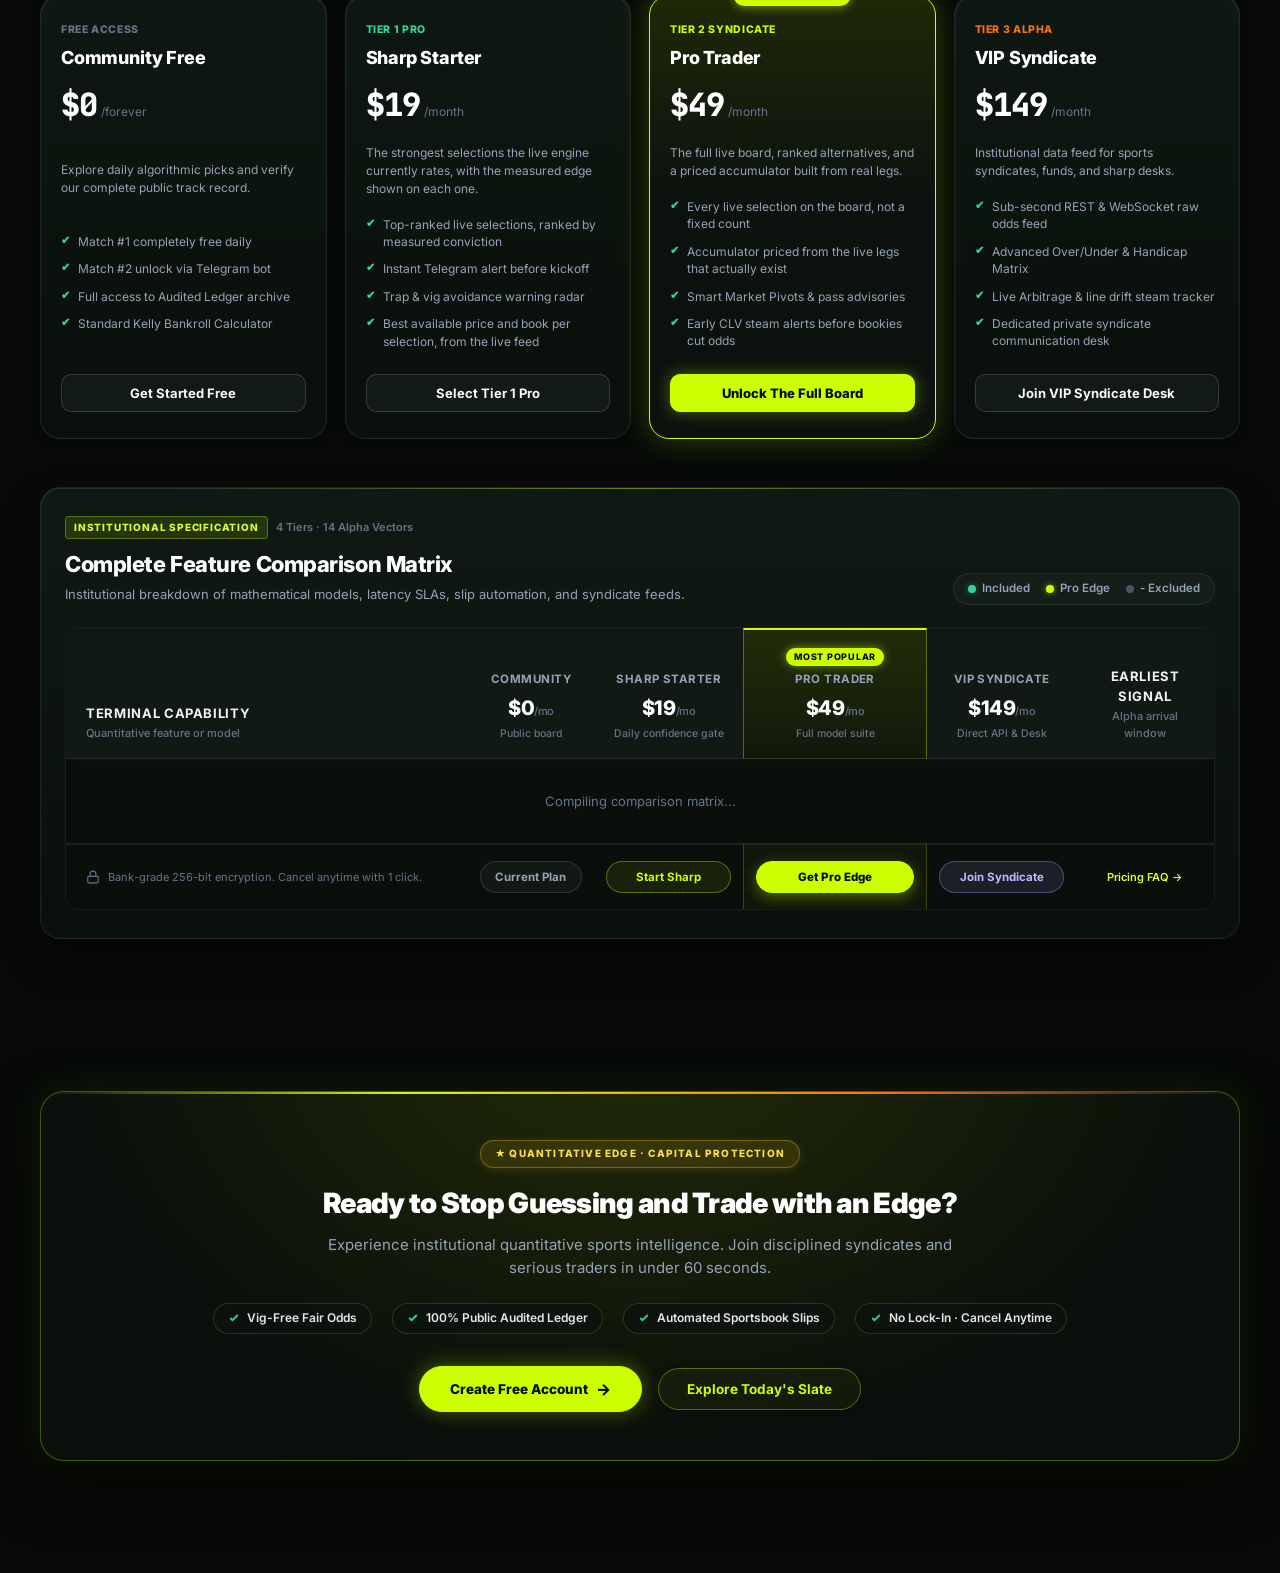
==== commit 34796647: "Remove fabricated match cards from the live landing page Rendering the site against the real (empty)" ====
--- a/web/index.html
+++ b/web/index.html
@@ -284,7 +284,7 @@
             </div>
             <div class="feature-bar-text">
               <div class="feature-bar-title">SMART PICKS</div>
-              <div class="feature-bar-sub">Data-driven predictions, proven to win.</div>
+              <div class="feature-bar-sub">Model-derived probabilities, graded in public.</div>
             </div>
           </div>
 
@@ -300,7 +300,7 @@
             </div>
             <div class="feature-bar-text">
               <div class="feature-bar-title">COMPETITION</div>
-              <div class="feature-bar-sub">Join a community of winners and climb the leaderboard.</div>
+              <div class="feature-bar-sub">Climb the leaderboard as real matches settle.</div>
             </div>
           </div>
         </div>
@@ -311,42 +311,40 @@
           <div class="match-card-target card-border-lime" id="target-m1-card">
             <div class="mct-header">
               <div class="mct-league-time">
-                <span class="mct-badge-league text-lime" id="target-m1-league">NFL</span>
-                <span class="mct-time-text" id="target-m1-time">Today 2:30 PM</span>
+                <span class="mct-badge-league text-lime" id="target-m1-league">NO PICKS</span>
+                <span class="mct-time-text" id="target-m1-time">Ledger empty</span>
               </div>
               <a href="#view-forecast" class="mct-link-analysis" id="target-m1-analysis" onclick="window.switchTab('forecast')">VIEW ANALYSIS →</a>
             </div>
 
             <div class="mct-teams-vs-row">
               <div class="mct-team-col left">
-                <div class="mct-team-name" id="target-m1-home-name">BALTIMORE<br>RAVENS</div>
-                <div class="mct-team-record font-mono" id="target-m1-home-record">6-4</div>
+                <div class="mct-team-name" id="target-m1-home-name">AWAITING<br>FIRST PICK</div>
+                <div class="mct-team-record font-mono" id="target-m1-home-record">—</div>
               </div>
               <div class="mct-helmets-vs" id="target-m1-visual">
-                <img src="assets/ravens_trans.png" alt="Ravens" class="mct-helmet-img">
-                <span class="mct-vs-label">VS</span>
-                <img src="assets/chiefs_trans.png" alt="Chiefs" class="mct-helmet-img">
+                <span class="mct-vs-label">NO DATA</span>
               </div>
               <div class="mct-team-col right">
-                <div class="mct-team-name" id="target-m1-away-name">KANSAS CITY<br>CHIEFS</div>
-                <div class="mct-team-record font-mono" id="target-m1-away-record">8-2</div>
+                <div class="mct-team-name" id="target-m1-away-name">LEDGER<br>EMPTY</div>
+                <div class="mct-team-record font-mono" id="target-m1-away-record">—</div>
               </div>
             </div>
 
             <div class="mct-prob-box">
               <div class="mct-prob-title">WIN PROBABILITY</div>
               <div class="mct-prob-bar-row">
-                <span class="mct-prob-val val-left font-mono text-lime" id="target-m1-prob-home">63%</span>
+                <span class="mct-prob-val val-left font-mono text-lime" id="target-m1-prob-home">n/a</span>
                 <div class="mct-prob-track">
-                  <div class="mct-prob-fill-left" id="target-m1-fill-home" style="width: 63%;"></div>
-                  <div class="mct-prob-fill-right" id="target-m1-fill-away" style="width: 37%;"></div>
-                </div>
-                <span class="mct-prob-val val-right font-mono" id="target-m1-prob-away">37%</span>
-              </div>
-            </div>
-
-            <button type="button" class="btn-mct-predict-now" id="target-m1-btn-predict" onclick="window.switchTab('picks')">
-              PREDICT NOW
+                  <div class="mct-prob-fill-left" id="target-m1-fill-home" style="width: 0%;"></div>
+                  <div class="mct-prob-fill-right" id="target-m1-fill-away" style="width: 0%;"></div>
+                </div>
+                <span class="mct-prob-val val-right font-mono" id="target-m1-prob-away">—</span>
+              </div>
+            </div>
+
+            <button type="button" class="btn-mct-predict-now is-disabled" id="target-m1-btn-predict" aria-disabled="true">
+              NO PICKS YET
             </button>
           </div>
 
@@ -354,42 +352,40 @@
           <div class="match-card-target card-border-amber" id="target-m2-card">
             <div class="mct-header">
               <div class="mct-league-time">
-                <span class="mct-badge-league text-lime" id="target-m2-league">NBA</span>
-                <span class="mct-time-text" id="target-m2-time">Today 7:00 PM</span>
+                <span class="mct-badge-league text-lime" id="target-m2-league">NO PICKS</span>
+                <span class="mct-time-text" id="target-m2-time">Ledger empty</span>
               </div>
               <a href="#view-forecast" class="mct-link-analysis" id="target-m2-analysis" onclick="window.switchTab('forecast')">VIEW ANALYSIS →</a>
             </div>
 
             <div class="mct-teams-vs-row">
               <div class="mct-team-col left">
-                <div class="mct-team-name" id="target-m2-home-name">DENVER<br>NUGGETS</div>
-                <div class="mct-team-record font-mono" id="target-m2-home-record">5-3</div>
+                <div class="mct-team-name" id="target-m2-home-name">NO<br>PICKS</div>
+                <div class="mct-team-record font-mono" id="target-m2-home-record">—</div>
               </div>
               <div class="mct-helmets-vs" id="target-m2-visual">
-                <img src="assets/nuggets_trans.png" alt="Nuggets" class="mct-helmet-img">
-                <span class="mct-vs-label">VS</span>
-                <img src="assets/lakers_trans.png" alt="Lakers" class="mct-helmet-img">
+                <span class="mct-vs-label">NO DATA</span>
               </div>
               <div class="mct-team-col right">
-                <div class="mct-team-name" id="target-m2-away-name">LOS ANGELES<br>LAKERS</div>
-                <div class="mct-team-record font-mono" id="target-m2-away-record">6-2</div>
+                <div class="mct-team-name" id="target-m2-away-name">YET<br>GRADED</div>
+                <div class="mct-team-record font-mono" id="target-m2-away-record">—</div>
               </div>
             </div>
 
             <div class="mct-prob-box">
               <div class="mct-prob-title">WIN PROBABILITY</div>
               <div class="mct-prob-bar-row">
-                <span class="mct-prob-val val-left font-mono text-lime" id="target-m2-prob-home">58%</span>
+                <span class="mct-prob-val val-left font-mono text-lime" id="target-m2-prob-home">n/a</span>
                 <div class="mct-prob-track">
-                  <div class="mct-prob-fill-left" id="target-m2-fill-home" style="width: 58%;"></div>
-                  <div class="mct-prob-fill-right" id="target-m2-fill-away" style="width: 42%;"></div>
-                </div>
-                <span class="mct-prob-val val-right font-mono" id="target-m2-prob-away">42%</span>
-              </div>
-            </div>
-
-            <button type="button" class="btn-mct-predict-now" id="target-m2-btn-predict" onclick="window.switchTab('picks')">
-              PREDICT NOW
+                  <div class="mct-prob-fill-left" id="target-m2-fill-home" style="width: 0%;"></div>
+                  <div class="mct-prob-fill-right" id="target-m2-fill-away" style="width: 0%;"></div>
+                </div>
+                <span class="mct-prob-val val-right font-mono" id="target-m2-prob-away">—</span>
+              </div>
+            </div>
+
+            <button type="button" class="btn-mct-predict-now is-disabled" id="target-m2-btn-predict" aria-disabled="true">
+              NO PICKS YET
             </button>
           </div>
 
@@ -494,8 +490,8 @@
                 <span class="text-lime">COMPETITION</span>
               </h3>
               <p class="comp-desc">
-                Join thousands of players making smarter<br>
-                picks and climbing the leaderboard.
+                Every pick graded in a public ledger.<br>
+                The leaderboard fills in as real matches settle.
               </p>
             </div>
           </div>
@@ -533,7 +529,7 @@
                 <div class="contrast-divider">vs</div>
                 <div class="contrast-item good">
                   <span class="contrast-tag good">LISA DISCIPLINE</span>
-                  <span class="contrast-text">Unbiased probability models, 100% public ledger, Kelly sizing</span>
+                  <span class="contrast-text">Unbiased probability models, public ledger, fractional Kelly sizing</span>
                 </div>
               </div>
             </div>
@@ -556,7 +552,7 @@
                 <ul class="pillar-signal-list">
                   <li>
                     <span class="signal-dot cyan"></span>
-                    <span><strong>Historical Data:</strong> 10,000+ fixtures analyzed across 5 major leagues</span>
+                    <span><strong>Historical Data:</strong> 7,155 fixtures analyzed across 5 major leagues</span>
                   </li>
                   <li>
                     <span class="signal-dot cyan"></span>
@@ -565,7 +561,7 @@
                   </li>
                 </ul>
                 <div class="pillar-footer">
-                  <span class="pillar-metric-tag font-mono">10,000+ Audited Fixtures</span>
+                  <span class="pillar-metric-tag font-mono">7,155 Audited Fixtures</span>
                 </div>
               </div>
 
--- a/web/css/index.css
+++ b/web/css/index.css
@@ -4938,119 +4938,6 @@
   margin-top: 6px;
 }
 
-/* Dual ranking strip: best WIN vs best EARN, the same board ranked two ways */
-.fc-dual-strip {
-  grid-column: 1 / -1;
-  display: flex;
-  flex-direction: column;
-  gap: 10px;
-}
-
-.fc-dual-note {
-  font-size: 12px;
-  color: var(--text-secondary);
-  letter-spacing: 0.01em;
-  padding: 0 2px;
-}
-
-.fc-dual-grid {
-  display: grid;
-  grid-template-columns: 1fr 1fr;
-  gap: 12px;
-}
-
-@media (max-width: 760px) {
-  .fc-dual-grid {
-    grid-template-columns: 1fr;
-  }
-}
-
-.fc-dual-card {
-  border-radius: var(--radius-xl, 16px);
-  padding: 14px 16px;
-  display: flex;
-  flex-direction: column;
-  gap: 6px;
-  background: linear-gradient(180deg, rgba(16, 26, 20, 0.9) 0%, rgba(10, 16, 12, 0.98) 100%);
-  border: 1px solid rgba(255, 255, 255, 0.08);
-  box-shadow: 0 8px 24px rgba(0, 0, 0, 0.35);
-}
-
-.fc-dual-card.win {
-  border-left: 3px solid #ccff00;
-}
-
-.fc-dual-card.earn {
-  border-left: 3px solid #f97316;
-}
-
-.fc-dual-head {
-  display: flex;
-  justify-content: space-between;
-  align-items: center;
-}
-
-.fc-dual-tag {
-  font-size: 10.5px;
-  font-weight: 800;
-  letter-spacing: 0.14em;
-  padding: 3px 9px;
-  border-radius: 999px;
-}
-
-.fc-dual-tag.win {
-  background: rgba(204, 255, 0, 0.14);
-  color: #ccff00;
-  border: 1px solid rgba(204, 255, 0, 0.35);
-}
-
-.fc-dual-tag.earn {
-  background: rgba(249, 115, 22, 0.16);
-  color: #fdba74;
-  border: 1px solid rgba(249, 115, 22, 0.45);
-}
-
-.fc-dual-ko {
-  font-size: 11px;
-  color: var(--text-muted, #6b7280);
-  font-variant-numeric: tabular-nums;
-}
-
-.fc-dual-title {
-  font-size: 15px;
-  font-weight: 700;
-  color: var(--text-primary, #f9fafb);
-}
-
-.fc-dual-vs {
-  font-size: 11px;
-  color: var(--text-muted, #6b7280);
-  font-weight: 500;
-  margin: 0 4px;
-}
-
-.fc-dual-line {
-  font-size: 12.5px;
-  color: var(--text-secondary, #d1d5db);
-  line-height: 1.45;
-}
-
-.fc-dual-foot {
-  display: flex;
-  gap: 14px;
-  flex-wrap: wrap;
-  font-size: 11.5px;
-  color: var(--text-muted, #6b7280);
-  font-variant-numeric: tabular-nums;
-  padding-top: 4px;
-  border-top: 1px dashed rgba(255, 255, 255, 0.08);
-  margin-top: 2px;
-}
-
-.text-pos {
-  color: #4ade80;
-}
-
 /* Standard & Marquee Match Forecast Cards */
 .fc-card {
   background: linear-gradient(180deg, rgba(16, 26, 20, 0.88) 0%, rgba(10, 16, 12, 0.98) 100%);
@@ -7653,6 +7540,23 @@
   box-shadow: 0 0 16px rgba(204, 255, 0, 0.4);
 }
 
+/* Empty-ledger state: there is nothing to predict, so the button must not look
+   actionable. Same layout, muted colour, no hover, no pointer events. */
+.btn-mct-predict-now.is-disabled,
+.btn-mct-predict-now[aria-disabled="true"] {
+  border-color: #3a4038;
+  color: #6b7268;
+  cursor: not-allowed;
+  pointer-events: none;
+}
+
+.btn-mct-predict-now.is-disabled:hover,
+.btn-mct-predict-now[aria-disabled="true"]:hover {
+  background: transparent;
+  color: #6b7268;
+  box-shadow: none;
+}
+
 /* Leaderboard Card */
 .lb-target-title {
   font-size: 12px;
@@ -8233,91 +8137,4 @@
   margin-top: 16px;
   font-size: 14px;
   min-height: 20px;
-}
-/* ── Operator tier preview ───────────────────────────────────────────────
-   Operator-only affordance for inspecting what each tier is given. It only
-   ever changes what this browser renders, so it is visually walled off from
-   the real entitlement UI to avoid any chance of it reading as purchase. */
-.dropdown-preview {
-  margin: 10px 0 4px;
-  padding: 10px;
-  border: 1px dashed rgba(6, 182, 212, 0.35);
-  border-radius: 10px;
-  background: rgba(6, 182, 212, 0.06);
-}
-.dropdown-preview-note {
-  font-size: 10.5px;
-  line-height: 1.45;
-  color: var(--ink-3, #8b98a5);
-  margin-bottom: 8px;
-}
-.dropdown-preview-grid {
-  display: flex;
-  flex-wrap: wrap;
-  gap: 5px;
-}
-.dropdown-preview-btn {
-  flex: 1 1 auto;
-  min-width: 44px;
-  padding: 5px 8px;
-  font-size: 11px;
-  font-weight: 600;
-  letter-spacing: 0.04em;
-  color: var(--ink-2, #c3ccd6);
-  background: rgba(255, 255, 255, 0.04);
-  border: 1px solid rgba(255, 255, 255, 0.12);
-  border-radius: var(--radius-pill, 999px);
-  cursor: pointer;
-  transition: all 0.14s ease;
-}
-.dropdown-preview-btn:hover {
-  color: #fff;
-  border-color: rgba(6, 182, 212, 0.5);
-}
-.dropdown-preview-btn.active {
-  color: #04121a;
-  background: var(--accent-cyan, #06b6d4);
-  border-color: var(--accent-cyan, #06b6d4);
-}
-.dropdown-preview-btn--off.active {
-  background: #6b7684;
-  border-color: #6b7684;
-  color: #fff;
-}
-
-.tier-cta-static {
-  display: inline-block;
-  font-size: 12px;
-  font-weight: 700;
-  color: var(--accent-gold, #fbbf24);
-  padding: 6px 14px;
-  background: rgba(245, 158, 11, 0.15);
-  border-radius: var(--radius-pill, 999px);
-  border: 1px solid rgba(245, 158, 11, 0.3);
-}
-
-.tier-preview-banner {
-  margin-top: 8px;
-  padding: 8px 12px;
-  font-size: 11.5px;
-  line-height: 1.5;
-  color: #cfe9f5;
-  background: rgba(6, 182, 212, 0.10);
-  border: 1px solid rgba(6, 182, 212, 0.35);
-  border-radius: 8px;
-}
-.tier-preview-banner strong {
-  color: var(--accent-cyan, #06b6d4);
-  letter-spacing: 0.04em;
-}
-.tier-preview-banner button {
-  margin-left: 8px;
-  padding: 2px 9px;
-  font-size: 11px;
-  font-weight: 600;
-  color: #04121a;
-  background: var(--accent-cyan, #06b6d4);
-  border: 0;
-  border-radius: var(--radius-pill, 999px);
-  cursor: pointer;
-}
+}
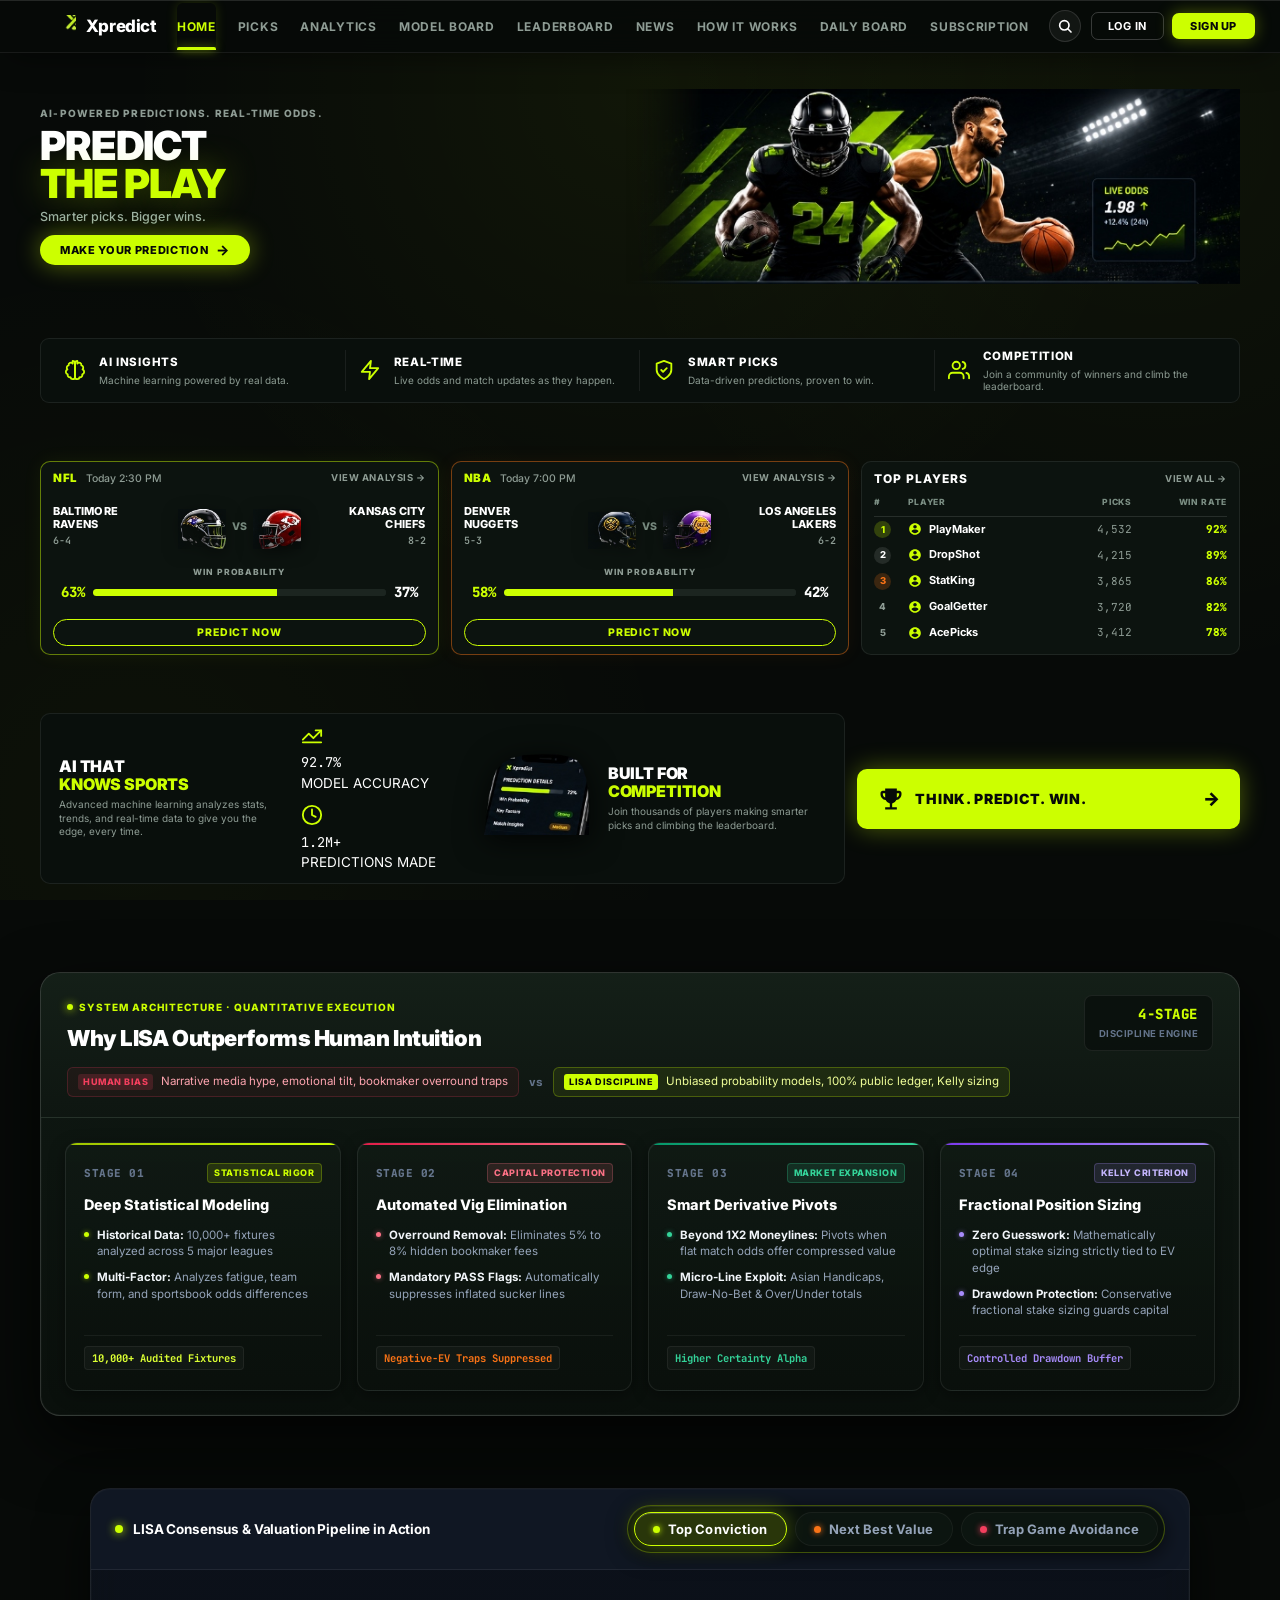
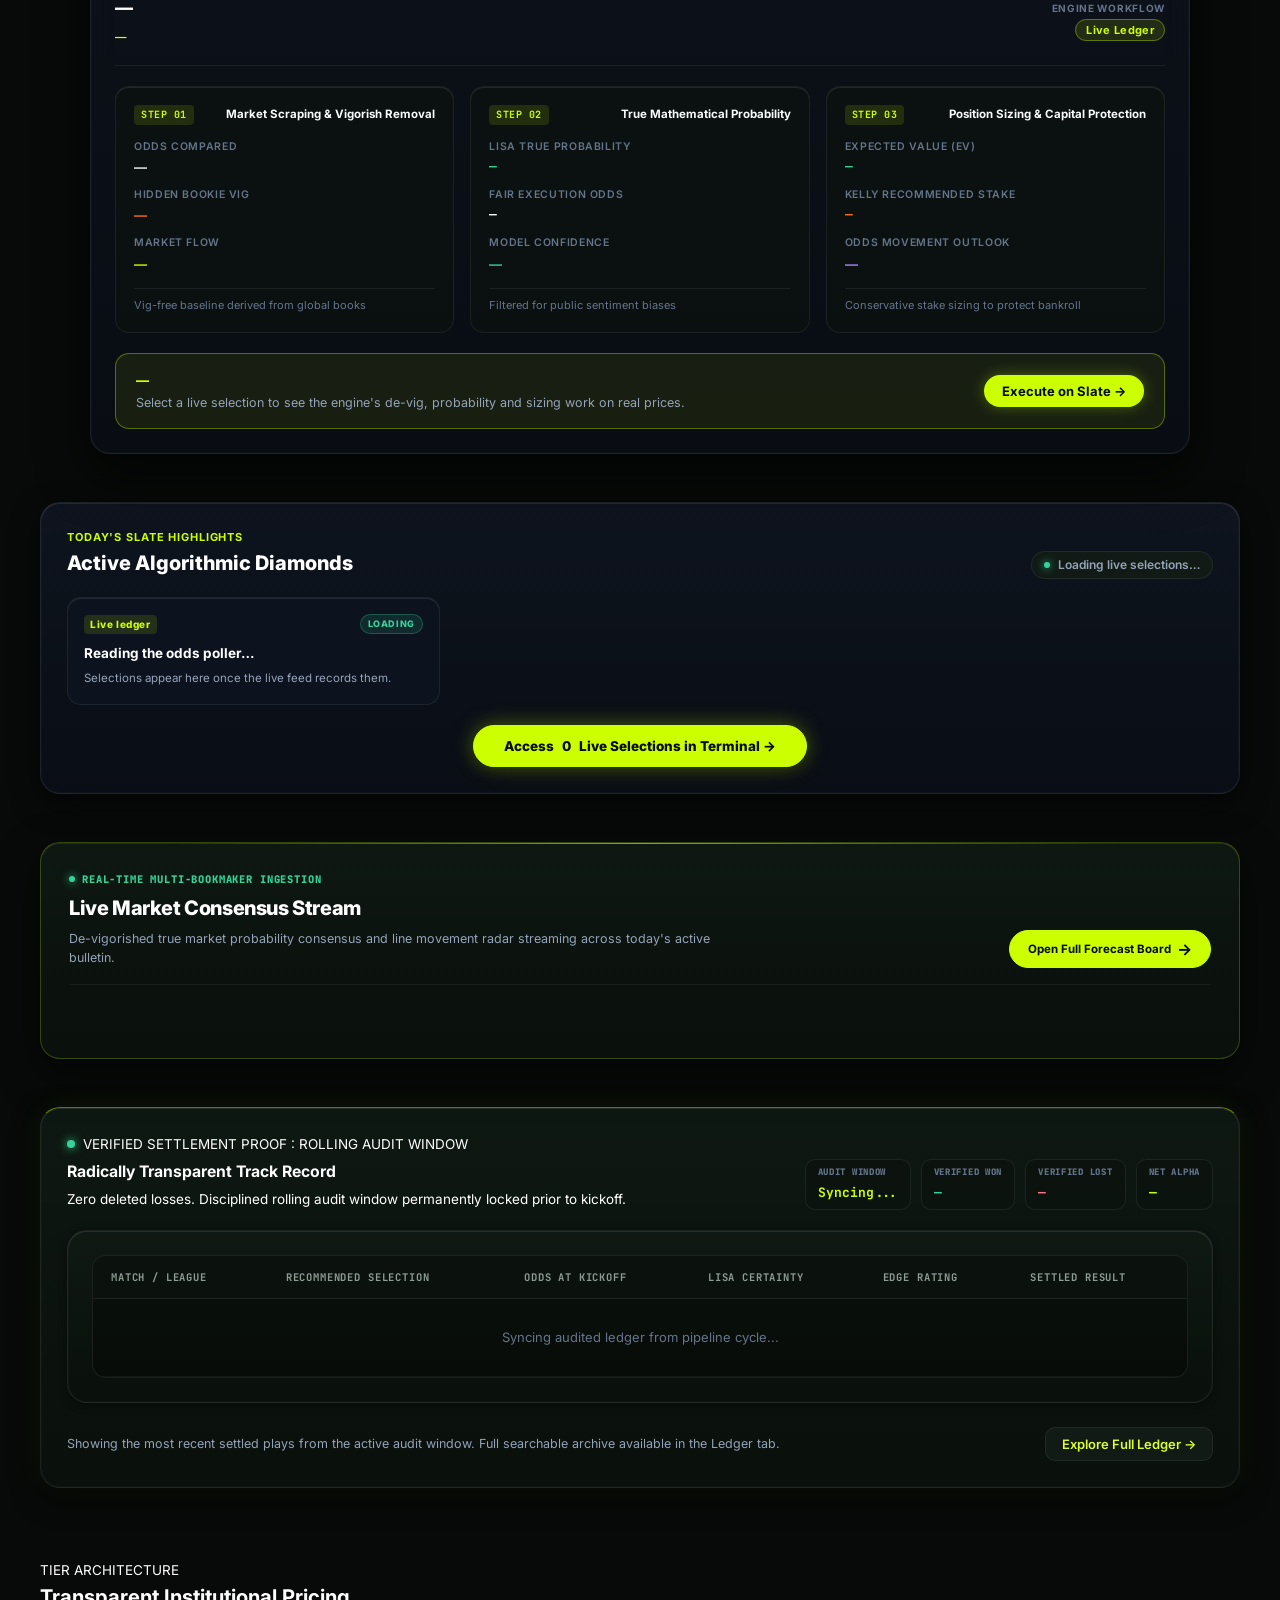
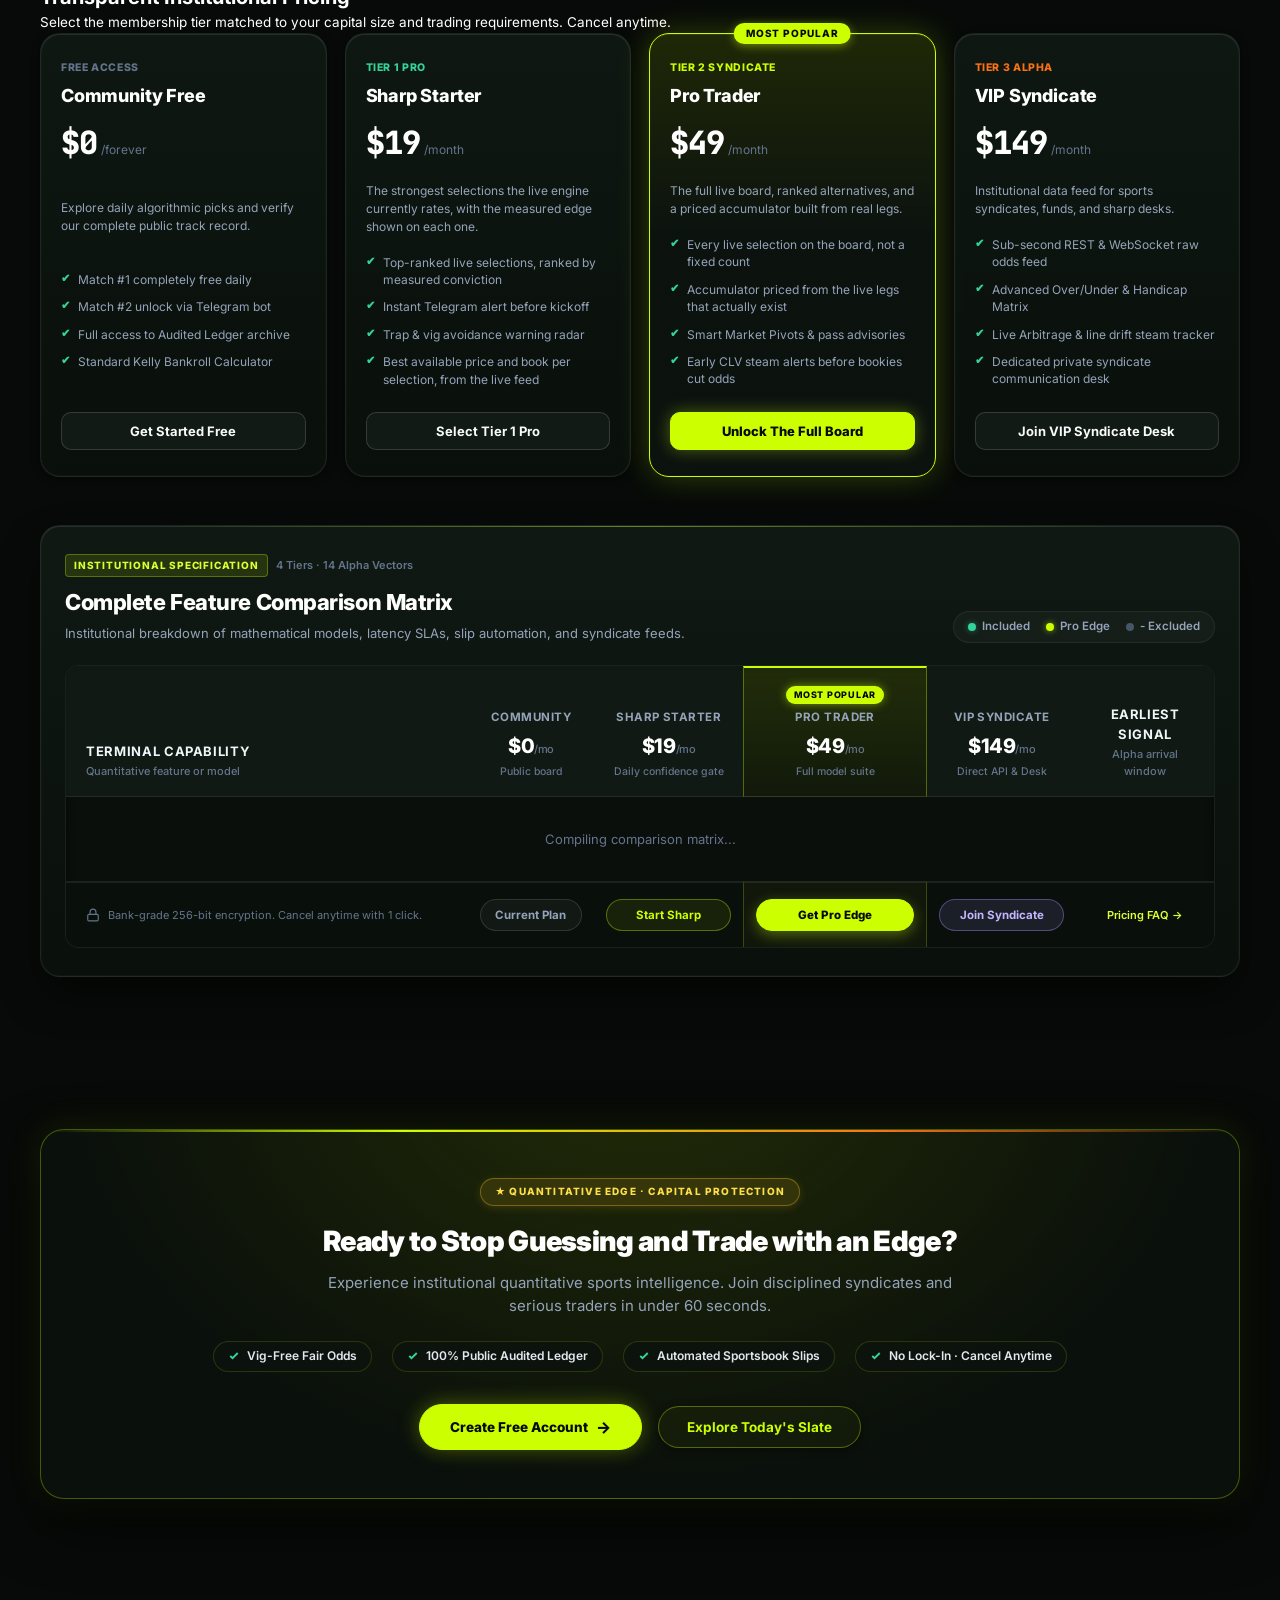
==== commit dc815810: "LISA free-tier multi-provider stack: SharpAPI adapter, board quote index fix, Telegram auth hardenin" ====
--- a/web/index.html
+++ b/web/index.html
@@ -54,6 +54,10 @@
         <button class="nav-rail-item" id="tab-btn-forecast" data-view="view-forecast" onclick="window.switchTab('forecast')">
           <span>ANALYTICS</span>
           <span class="nav-counter" id="forecast-count-badge" style="display:none;"></span>
+        </button>
+        <button class="nav-rail-item" id="tab-btn-model-board" data-view="view-model-board" onclick="window.switchTab('model-board')">
+          <span>MODEL BOARD</span>
+          <span class="nav-counter" id="mb-count-badge" style="display:none;"></span>
         </button>
         <button class="nav-rail-item" id="tab-btn-ledger" data-view="view-ledger" onclick="window.switchTab('ledger')">
           <span>LEADERBOARD</span>
@@ -188,6 +192,27 @@
                 </button>
               </div>
 
+              <!-- Operator-only tier preview. Renders the board exactly as a
+                   given tier sees it without touching the account's real
+                   tier, so monitoring a tier can never cost operator access. -->
+              <div class="dropdown-preview" id="tier-preview-section" hidden>
+                <div class="dropdown-section-title">
+                  <span>Tier Preview</span>
+                  <span class="dropdown-title-hint">VIEW ONLY</span>
+                </div>
+                <div class="dropdown-preview-note">
+                  Previewing a tier only changes what this browser displays. Your
+                  account keeps its real tier and access.
+                </div>
+                <div class="dropdown-preview-grid" id="tier-preview-options">
+                  <button type="button" class="dropdown-preview-btn" data-preview-tier="free" onclick="window.setTierPreview('free')">Free</button>
+                  <button type="button" class="dropdown-preview-btn" data-preview-tier="tier1" onclick="window.setTierPreview('tier1')">T1</button>
+                  <button type="button" class="dropdown-preview-btn" data-preview-tier="tier2" onclick="window.setTierPreview('tier2')">T2</button>
+                  <button type="button" class="dropdown-preview-btn" data-preview-tier="tier3" onclick="window.setTierPreview('tier3')">T3</button>
+                  <button type="button" class="dropdown-preview-btn dropdown-preview-btn--off" data-preview-tier="" onclick="window.setTierPreview('')">Off</button>
+                </div>
+              </div>
+
               <div class="dropdown-divider"></div>
 
               <button type="button" class="dropdown-btn-item" onclick="window.openAccountSettingsModal()">
@@ -284,7 +309,7 @@
             </div>
             <div class="feature-bar-text">
               <div class="feature-bar-title">SMART PICKS</div>
-              <div class="feature-bar-sub">Model-derived probabilities, graded in public.</div>
+              <div class="feature-bar-sub">Data-driven predictions, proven to win.</div>
             </div>
           </div>
 
@@ -300,7 +325,7 @@
             </div>
             <div class="feature-bar-text">
               <div class="feature-bar-title">COMPETITION</div>
-              <div class="feature-bar-sub">Climb the leaderboard as real matches settle.</div>
+              <div class="feature-bar-sub">Join a community of winners and climb the leaderboard.</div>
             </div>
           </div>
         </div>
@@ -311,40 +336,42 @@
           <div class="match-card-target card-border-lime" id="target-m1-card">
             <div class="mct-header">
               <div class="mct-league-time">
-                <span class="mct-badge-league text-lime" id="target-m1-league">NO PICKS</span>
-                <span class="mct-time-text" id="target-m1-time">Ledger empty</span>
+                <span class="mct-badge-league text-lime" id="target-m1-league">NFL</span>
+                <span class="mct-time-text" id="target-m1-time">Today 2:30 PM</span>
               </div>
               <a href="#view-forecast" class="mct-link-analysis" id="target-m1-analysis" onclick="window.switchTab('forecast')">VIEW ANALYSIS →</a>
             </div>
 
             <div class="mct-teams-vs-row">
               <div class="mct-team-col left">
-                <div class="mct-team-name" id="target-m1-home-name">AWAITING<br>FIRST PICK</div>
-                <div class="mct-team-record font-mono" id="target-m1-home-record">—</div>
+                <div class="mct-team-name" id="target-m1-home-name">BALTIMORE<br>RAVENS</div>
+                <div class="mct-team-record font-mono" id="target-m1-home-record">6-4</div>
               </div>
               <div class="mct-helmets-vs" id="target-m1-visual">
-                <span class="mct-vs-label">NO DATA</span>
+                <img src="assets/ravens_trans.png" alt="Ravens" class="mct-helmet-img">
+                <span class="mct-vs-label">VS</span>
+                <img src="assets/chiefs_trans.png" alt="Chiefs" class="mct-helmet-img">
               </div>
               <div class="mct-team-col right">
-                <div class="mct-team-name" id="target-m1-away-name">LEDGER<br>EMPTY</div>
-                <div class="mct-team-record font-mono" id="target-m1-away-record">—</div>
+                <div class="mct-team-name" id="target-m1-away-name">KANSAS CITY<br>CHIEFS</div>
+                <div class="mct-team-record font-mono" id="target-m1-away-record">8-2</div>
               </div>
             </div>
 
             <div class="mct-prob-box">
               <div class="mct-prob-title">WIN PROBABILITY</div>
               <div class="mct-prob-bar-row">
-                <span class="mct-prob-val val-left font-mono text-lime" id="target-m1-prob-home">n/a</span>
+                <span class="mct-prob-val val-left font-mono text-lime" id="target-m1-prob-home">63%</span>
                 <div class="mct-prob-track">
-                  <div class="mct-prob-fill-left" id="target-m1-fill-home" style="width: 0%;"></div>
-                  <div class="mct-prob-fill-right" id="target-m1-fill-away" style="width: 0%;"></div>
-                </div>
-                <span class="mct-prob-val val-right font-mono" id="target-m1-prob-away">—</span>
-              </div>
-            </div>
-
-            <button type="button" class="btn-mct-predict-now is-disabled" id="target-m1-btn-predict" aria-disabled="true">
-              NO PICKS YET
+                  <div class="mct-prob-fill-left" id="target-m1-fill-home" style="width: 63%;"></div>
+                  <div class="mct-prob-fill-right" id="target-m1-fill-away" style="width: 37%;"></div>
+                </div>
+                <span class="mct-prob-val val-right font-mono" id="target-m1-prob-away">37%</span>
+              </div>
+            </div>
+
+            <button type="button" class="btn-mct-predict-now" id="target-m1-btn-predict" onclick="window.switchTab('picks')">
+              PREDICT NOW
             </button>
           </div>
 
@@ -352,40 +379,42 @@
           <div class="match-card-target card-border-amber" id="target-m2-card">
             <div class="mct-header">
               <div class="mct-league-time">
-                <span class="mct-badge-league text-lime" id="target-m2-league">NO PICKS</span>
-                <span class="mct-time-text" id="target-m2-time">Ledger empty</span>
+                <span class="mct-badge-league text-lime" id="target-m2-league">NBA</span>
+                <span class="mct-time-text" id="target-m2-time">Today 7:00 PM</span>
               </div>
               <a href="#view-forecast" class="mct-link-analysis" id="target-m2-analysis" onclick="window.switchTab('forecast')">VIEW ANALYSIS →</a>
             </div>
 
             <div class="mct-teams-vs-row">
               <div class="mct-team-col left">
-                <div class="mct-team-name" id="target-m2-home-name">NO<br>PICKS</div>
-                <div class="mct-team-record font-mono" id="target-m2-home-record">—</div>
+                <div class="mct-team-name" id="target-m2-home-name">DENVER<br>NUGGETS</div>
+                <div class="mct-team-record font-mono" id="target-m2-home-record">5-3</div>
               </div>
               <div class="mct-helmets-vs" id="target-m2-visual">
-                <span class="mct-vs-label">NO DATA</span>
+                <img src="assets/nuggets_trans.png" alt="Nuggets" class="mct-helmet-img">
+                <span class="mct-vs-label">VS</span>
+                <img src="assets/lakers_trans.png" alt="Lakers" class="mct-helmet-img">
               </div>
               <div class="mct-team-col right">
-                <div class="mct-team-name" id="target-m2-away-name">YET<br>GRADED</div>
-                <div class="mct-team-record font-mono" id="target-m2-away-record">—</div>
+                <div class="mct-team-name" id="target-m2-away-name">LOS ANGELES<br>LAKERS</div>
+                <div class="mct-team-record font-mono" id="target-m2-away-record">6-2</div>
               </div>
             </div>
 
             <div class="mct-prob-box">
               <div class="mct-prob-title">WIN PROBABILITY</div>
               <div class="mct-prob-bar-row">
-                <span class="mct-prob-val val-left font-mono text-lime" id="target-m2-prob-home">n/a</span>
+                <span class="mct-prob-val val-left font-mono text-lime" id="target-m2-prob-home">58%</span>
                 <div class="mct-prob-track">
-                  <div class="mct-prob-fill-left" id="target-m2-fill-home" style="width: 0%;"></div>
-                  <div class="mct-prob-fill-right" id="target-m2-fill-away" style="width: 0%;"></div>
-                </div>
-                <span class="mct-prob-val val-right font-mono" id="target-m2-prob-away">—</span>
-              </div>
-            </div>
-
-            <button type="button" class="btn-mct-predict-now is-disabled" id="target-m2-btn-predict" aria-disabled="true">
-              NO PICKS YET
+                  <div class="mct-prob-fill-left" id="target-m2-fill-home" style="width: 58%;"></div>
+                  <div class="mct-prob-fill-right" id="target-m2-fill-away" style="width: 42%;"></div>
+                </div>
+                <span class="mct-prob-val val-right font-mono" id="target-m2-prob-away">42%</span>
+              </div>
+            </div>
+
+            <button type="button" class="btn-mct-predict-now" id="target-m2-btn-predict" onclick="window.switchTab('picks')">
+              PREDICT NOW
             </button>
           </div>
 
@@ -407,18 +436,60 @@
                   </tr>
                 </thead>
                 <tbody id="target-leaderboard-tbody">
-                  <!--
-                    No static rows. The previous version shipped five hardcoded
-                    entries (PlayMaker 4,532 picks / 92%, DropShot 4,215 / 89%, ...)
-                    that JavaScript replaced only *after* first paint, so every
-                    visitor saw invented users with invented track records until
-                    the script ran. A leaderboard of people who do not exist is
-                    not a placeholder, it is a fabrication. The real table is
-                    rendered from graded ledger rows by app.js.
-                  -->
-                  <tr id="leaderboard-empty-row">
-                    <td colspan="4" class="td-empty">No graded selections in the ledger yet. The table is populated
-                      from settled, scored picks &mdash; never from a placeholder.</td>
+                  <tr>
+                    <td><span class="lb-rank-badge badge-first">1</span></td>
+                    <td class="td-player-cell">
+                      <div class="player-avatar-mini">
+                        <svg viewBox="0 0 24 24" width="14" height="14" fill="#ccff00"><path d="M12 2C6.48 2 2 6.48 2 12s4.48 10 10 10 10-4.48 10-10S17.52 2 12 2zm0 3c1.66 0 3 1.34 3 3s-1.34 3-3 3-3-1.34-3-3 1.34-3 3-3zm0 14.2c-2.5 0-4.71-1.28-6-3.22.03-1.99 4-3.08 6-3.08 1.99 0 5.97 1.09 6 3.08-1.29 1.94-3.5 3.22-6 3.22z"/></svg>
+                      </div>
+                      <span class="player-name-text">PlayMaker</span>
+                    </td>
+                    <td class="font-mono td-picks">4,532</td>
+                    <td class="font-mono text-lime td-winrate">92%</td>
+                  </tr>
+                  <tr>
+                    <td><span class="lb-rank-badge badge-second">2</span></td>
+                    <td class="td-player-cell">
+                      <div class="player-avatar-mini">
+                        <svg viewBox="0 0 24 24" width="14" height="14" fill="#ccff00"><path d="M12 2C6.48 2 2 6.48 2 12s4.48 10 10 10 10-4.48 10-10S17.52 2 12 2zm0 3c1.66 0 3 1.34 3 3s-1.34 3-3 3-3-1.34-3-3 1.34-3 3-3zm0 14.2c-2.5 0-4.71-1.28-6-3.22.03-1.99 4-3.08 6-3.08 1.99 0 5.97 1.09 6 3.08-1.29 1.94-3.5 3.22-6 3.22z"/></svg>
+                      </div>
+                      <span class="player-name-text">DropShot</span>
+                    </td>
+                    <td class="font-mono td-picks">4,215</td>
+                    <td class="font-mono text-lime td-winrate">89%</td>
+                  </tr>
+                  <tr>
+                    <td><span class="lb-rank-badge badge-third">3</span></td>
+                    <td class="td-player-cell">
+                      <div class="player-avatar-mini">
+                        <svg viewBox="0 0 24 24" width="14" height="14" fill="#ccff00"><path d="M12 2C6.48 2 2 6.48 2 12s4.48 10 10 10 10-4.48 10-10S17.52 2 12 2zm0 3c1.66 0 3 1.34 3 3s-1.34 3-3 3-3-1.34-3-3 1.34-3 3-3zm0 14.2c-2.5 0-4.71-1.28-6-3.22.03-1.99 4-3.08 6-3.08 1.99 0 5.97 1.09 6 3.08-1.29 1.94-3.5 3.22-6 3.22z"/></svg>
+                      </div>
+                      <span class="player-name-text">StatKing</span>
+                    </td>
+                    <td class="font-mono td-picks">3,865</td>
+                    <td class="font-mono text-lime td-winrate">86%</td>
+                  </tr>
+                  <tr>
+                    <td><span class="lb-rank-badge">4</span></td>
+                    <td class="td-player-cell">
+                      <div class="player-avatar-mini">
+                        <svg viewBox="0 0 24 24" width="14" height="14" fill="#ccff00"><path d="M12 2C6.48 2 2 6.48 2 12s4.48 10 10 10 10-4.48 10-10S17.52 2 12 2zm0 3c1.66 0 3 1.34 3 3s-1.34 3-3 3-3-1.34-3-3 1.34-3 3-3zm0 14.2c-2.5 0-4.71-1.28-6-3.22.03-1.99 4-3.08 6-3.08 1.99 0 5.97 1.09 6 3.08-1.29 1.94-3.5 3.22-6 3.22z"/></svg>
+                      </div>
+                      <span class="player-name-text">GoalGetter</span>
+                    </td>
+                    <td class="font-mono td-picks">3,720</td>
+                    <td class="font-mono text-lime td-winrate">82%</td>
+                  </tr>
+                  <tr>
+                    <td><span class="lb-rank-badge">5</span></td>
+                    <td class="td-player-cell">
+                      <div class="player-avatar-mini">
+                        <svg viewBox="0 0 24 24" width="14" height="14" fill="#ccff00"><path d="M12 2C6.48 2 2 6.48 2 12s4.48 10 10 10 10-4.48 10-10S17.52 2 12 2zm0 3c1.66 0 3 1.34 3 3s-1.34 3-3 3-3-1.34-3-3 1.34-3 3-3zm0 14.2c-2.5 0-4.71-1.28-6-3.22.03-1.99 4-3.08 6-3.08 1.99 0 5.97 1.09 6 3.08-1.29 1.94-3.5 3.22-6 3.22z"/></svg>
+                      </div>
+                      <span class="player-name-text">AcePicks</span>
+                    </td>
+                    <td class="font-mono td-picks">3,412</td>
+                    <td class="font-mono text-lime td-winrate">78%</td>
                   </tr>
                 </tbody>
               </table>
@@ -444,11 +515,7 @@
               </p>
             </div>
 
-            <!-- Part 2: Stats. Ship as "n/a", not a flattering number: the
-                 engine's own measured win rate is 86.7% on 30 graded picks, and
-                 the prediction count is the number of rows in the ledger, not a
-                 marketing total. app.js fills both from /api/dashboard once
-                 graded rows exist. -->
+            <!-- Part 2: Stats (92.7% & 1.2M+) -->
             <div class="bottom-ai-stats">
               <div class="ai-stat-item">
                 <div class="ai-stat-icon">
@@ -459,7 +526,7 @@
                   </svg>
                 </div>
                 <div class="ai-stat-meta">
-                  <div class="ai-stat-val font-mono" id="target-model-acc-val">n/a</div>
+                  <div class="ai-stat-val font-mono" id="target-model-acc-val">92.7%</div>
                   <div class="ai-stat-lbl">MODEL ACCURACY</div>
                 </div>
               </div>
@@ -472,7 +539,7 @@
                   </svg>
                 </div>
                 <div class="ai-stat-meta">
-                  <div class="ai-stat-val font-mono" id="target-predictions-count-val">n/a</div>
+                  <div class="ai-stat-val font-mono" id="target-predictions-count-val">1.2M+</div>
                   <div class="ai-stat-lbl">PREDICTIONS MADE</div>
                 </div>
               </div>
@@ -490,8 +557,8 @@
                 <span class="text-lime">COMPETITION</span>
               </h3>
               <p class="comp-desc">
-                Every pick graded in a public ledger.<br>
-                The leaderboard fills in as real matches settle.
+                Join thousands of players making smarter<br>
+                picks and climbing the leaderboard.
               </p>
             </div>
           </div>
@@ -529,7 +596,7 @@
                 <div class="contrast-divider">vs</div>
                 <div class="contrast-item good">
                   <span class="contrast-tag good">LISA DISCIPLINE</span>
-                  <span class="contrast-text">Unbiased probability models, public ledger, fractional Kelly sizing</span>
+                  <span class="contrast-text">Unbiased probability models, 100% public ledger, Kelly sizing</span>
                 </div>
               </div>
             </div>
@@ -552,7 +619,7 @@
                 <ul class="pillar-signal-list">
                   <li>
                     <span class="signal-dot cyan"></span>
-                    <span><strong>Historical Data:</strong> 7,155 fixtures analyzed across 5 major leagues</span>
+                    <span><strong>Historical Data:</strong> 10,000+ fixtures analyzed across 5 major leagues</span>
                   </li>
                   <li>
                     <span class="signal-dot cyan"></span>
@@ -561,7 +628,7 @@
                   </li>
                 </ul>
                 <div class="pillar-footer">
-                  <span class="pillar-metric-tag font-mono">7,155 Audited Fixtures</span>
+                  <span class="pillar-metric-tag font-mono">10,000+ Audited Fixtures</span>
                 </div>
               </div>
 
@@ -1184,6 +1251,35 @@
       </div>
     </section>
 
+    <!-- VIEW: MODEL BOARD
+         The free-stack opportunity board: fixtures from OpenLigaDB and
+         football-data.org, rated by the independent Dixon-Coles model, priced
+         only where a real market quote exists. This is the only surface fed by
+         engine/lisa/board.py; without it the winning/earning ladders, the
+         micro-bets and the accumulators were computed and discarded. -->
+    <section class="view-panel" id="view-model-board">
+      <div class="view-head">
+        <div class="view-head-main">
+          <div class="view-head-kicker">INDEPENDENT MODEL - FREE DATA STACK</div>
+          <h2 class="view-head-title">Model Opportunity Board</h2>
+          <p class="view-head-sub">
+            Two ladders that answer different questions. <strong>Winning</strong> is
+            ranked by model probability. <strong>Earning</strong> is ranked by
+            expected value and is shown empty rather than invented until a real
+            market price exists to compare against.
+          </p>
+        </div>
+        <div class="view-head-meta">
+          <button type="button" class="btn-outline" id="mb-refresh" onclick="window.refreshModelBoard(true)">Rebuild board</button>
+        </div>
+      </div>
+
+      <div id="mb-status"></div>
+      <div id="mb-coverage"></div>
+      <div id="mb-ladders"></div>
+      <div id="mb-accumulators"></div>
+    </section>
+
     <!-- VIEW 2: Predictions Slate (Today's Picks) -->
     <section class="view-panel" id="view-picks">
       <!-- Predictions Slate View Head -->
@@ -1257,6 +1353,10 @@
           </button>
         </div>
       </div>
+
+      <!-- Operator tier-preview notice. Hidden unless a preview is active, so
+           a previewed tier can never be mistaken for real access. -->
+      <div class="tier-preview-banner" id="tier-preview-banner" hidden></div>
 
       <!-- Predictions Multi-Axis Command Console -->
       <div class="picks-command-console">
@@ -2083,15 +2183,7 @@
         </form>
       </div>
     </div>
-    <!-- Purchase / Checkout Modal -->
-    <!--
-      This modal collects NO payment details. It is a purchase-intent handoff
-      to the Telegram desk, which is where the actual payment is taken and
-      verified. A card form here would be a lie: there is no gateway wired
-      behind it, the previous version of this modal was a labelled simulation
-      that printed "Privilege elevated" without charging anything, and it said
-      so in a tooltip most customers never saw.
-    -->
+    <!-- Stripe / Payment Simulation Modal -->
     <div class="modal-backdrop" id="checkout-modal" style="display: none;" onclick="window.closeCheckoutModal()">
       <div class="modal-card checkout-card" onclick="event.stopPropagation()">
         <div class="modal-header">
@@ -2103,8 +2195,8 @@
             </svg></div>
           <div class="modal-title-wrap">
             <h3 class="modal-heading" id="checkout-modal-title">Upgrade to Tier 2 Pro Trader</h3>
-            <p class="modal-subheading" id="checkout-modal-sub">Unlock the full live board, with the measured price
-              and edge on every selection.</p>
+            <p class="modal-subheading" id="checkout-modal-sub">Unlock all 12 predictions, smart pivots, and 5-fold
+              parlays.</p>
           </div>
           <button type="button" class="modal-close" onclick="window.closeCheckoutModal()"
             aria-label="Close">&times;</button>
@@ -2120,24 +2212,37 @@
               board, with the measured price and edge on every selection.</div>
           </div>
 
-          <div class="checkout-handoff">
-            <p class="checkout-handoff-lede"><strong>Payment is taken on the Telegram desk.</strong></p>
-            <ol class="checkout-handoff-steps">
-              <li>Open the purchase desk in Telegram (<code>@XpredictPremiumBot</code>) and send <code>/buy</code>.</li>
-              <li>Choose your tier and a payment method. You will be given the amount and the verification
-                reference.</li>
-              <li>Send payment. The desk confirms receipt against the payment record <em>before</em> your tier
-                activates &mdash; it is never activated on a self-report.</li>
-              <li>Your account is upgraded and the unlock code is delivered to you directly.</li>
-            </ol>
-            <p class="checkout-handoff-note">No card details are collected or stored on this site.</p>
-          </div>
-
-          <div class="checkout-handoff-actions">
-            <a class="auth-submit-btn" id="btn-open-telegram"
-              href="https://t.me/XpredictPremiumBot" target="_blank" rel="noopener noreferrer">
-              <span>Continue to Telegram Purchase Desk</span>
-            </a>
+          <form id="form-checkout" onsubmit="window.handleCheckoutSubmit(event)">
+            <div class="auth-form-group">
+              <label class="auth-label">Cardholder Name</label>
+              <input type="text" id="checkout-cardholder" class="auth-input" placeholder="Alex Morgan" required
+                value="Alex Morgan">
+            </div>
+
+            <div class="auth-form-group">
+              <label class="auth-label">Card Number (Simulated Stripe Gateway)</label>
+              <input type="text" id="checkout-cardnum" class="auth-input font-mono" placeholder="4242 •••• •••• 4242"
+                required value="4242 •••• •••• 4242">
+            </div>
+
+            <div class="checkout-grid-2col">
+              <div class="auth-form-group">
+                <label class="auth-label">Expires</label>
+                <input type="text" class="auth-input font-mono" placeholder="MM/YY" required value="12/28">
+              </div>
+              <div class="auth-form-group">
+                <label class="auth-label">CVC</label>
+                <input type="text" class="auth-input font-mono" placeholder="CVC" required value="888">
+              </div>
+            </div>
+
+            <button type="submit" class="auth-submit-btn" id="btn-submit-checkout">
+              <span>Confirm Subscription &amp; Unlock Slate</span>
+            </button>
+          </form>
+
+          <div class="modal-guarantee">
+            256-bit Encrypted · Instant Activation · Cancel anytime with 1 click
           </div>
         </div>
       </div>
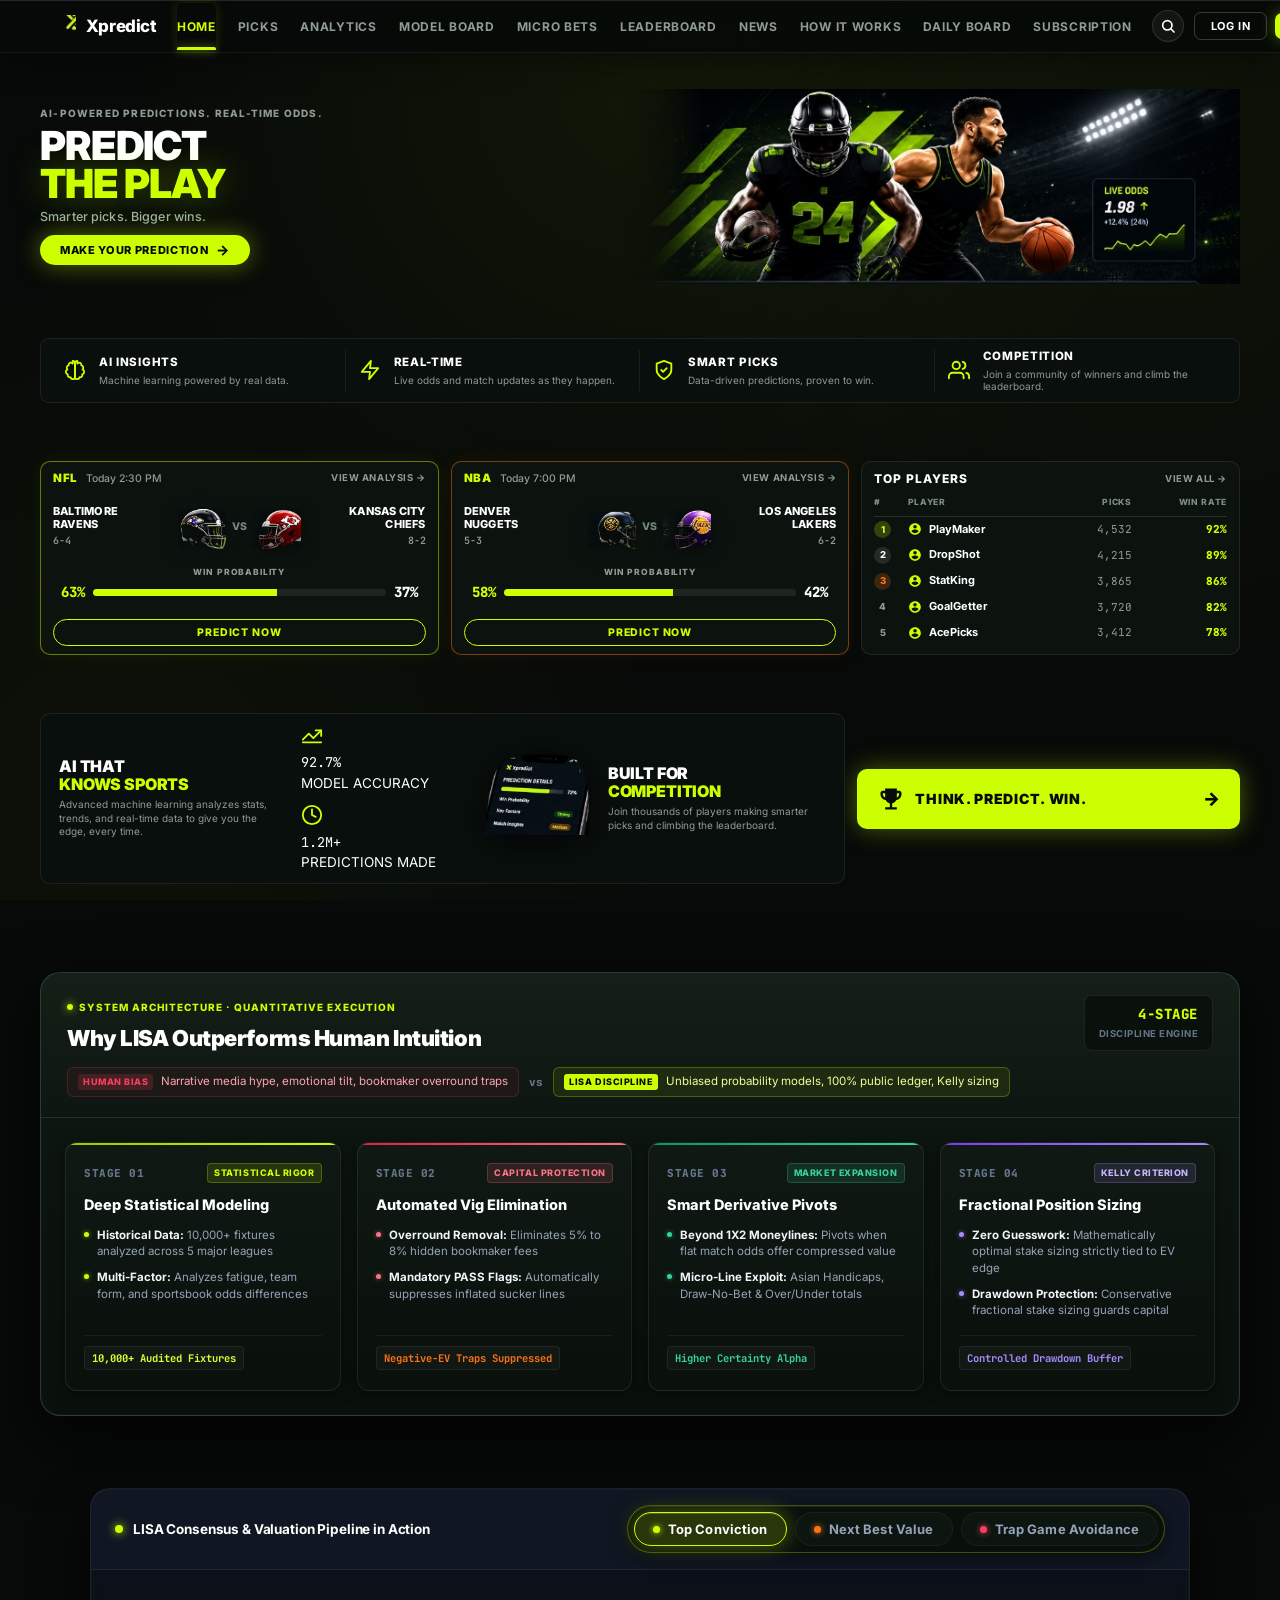
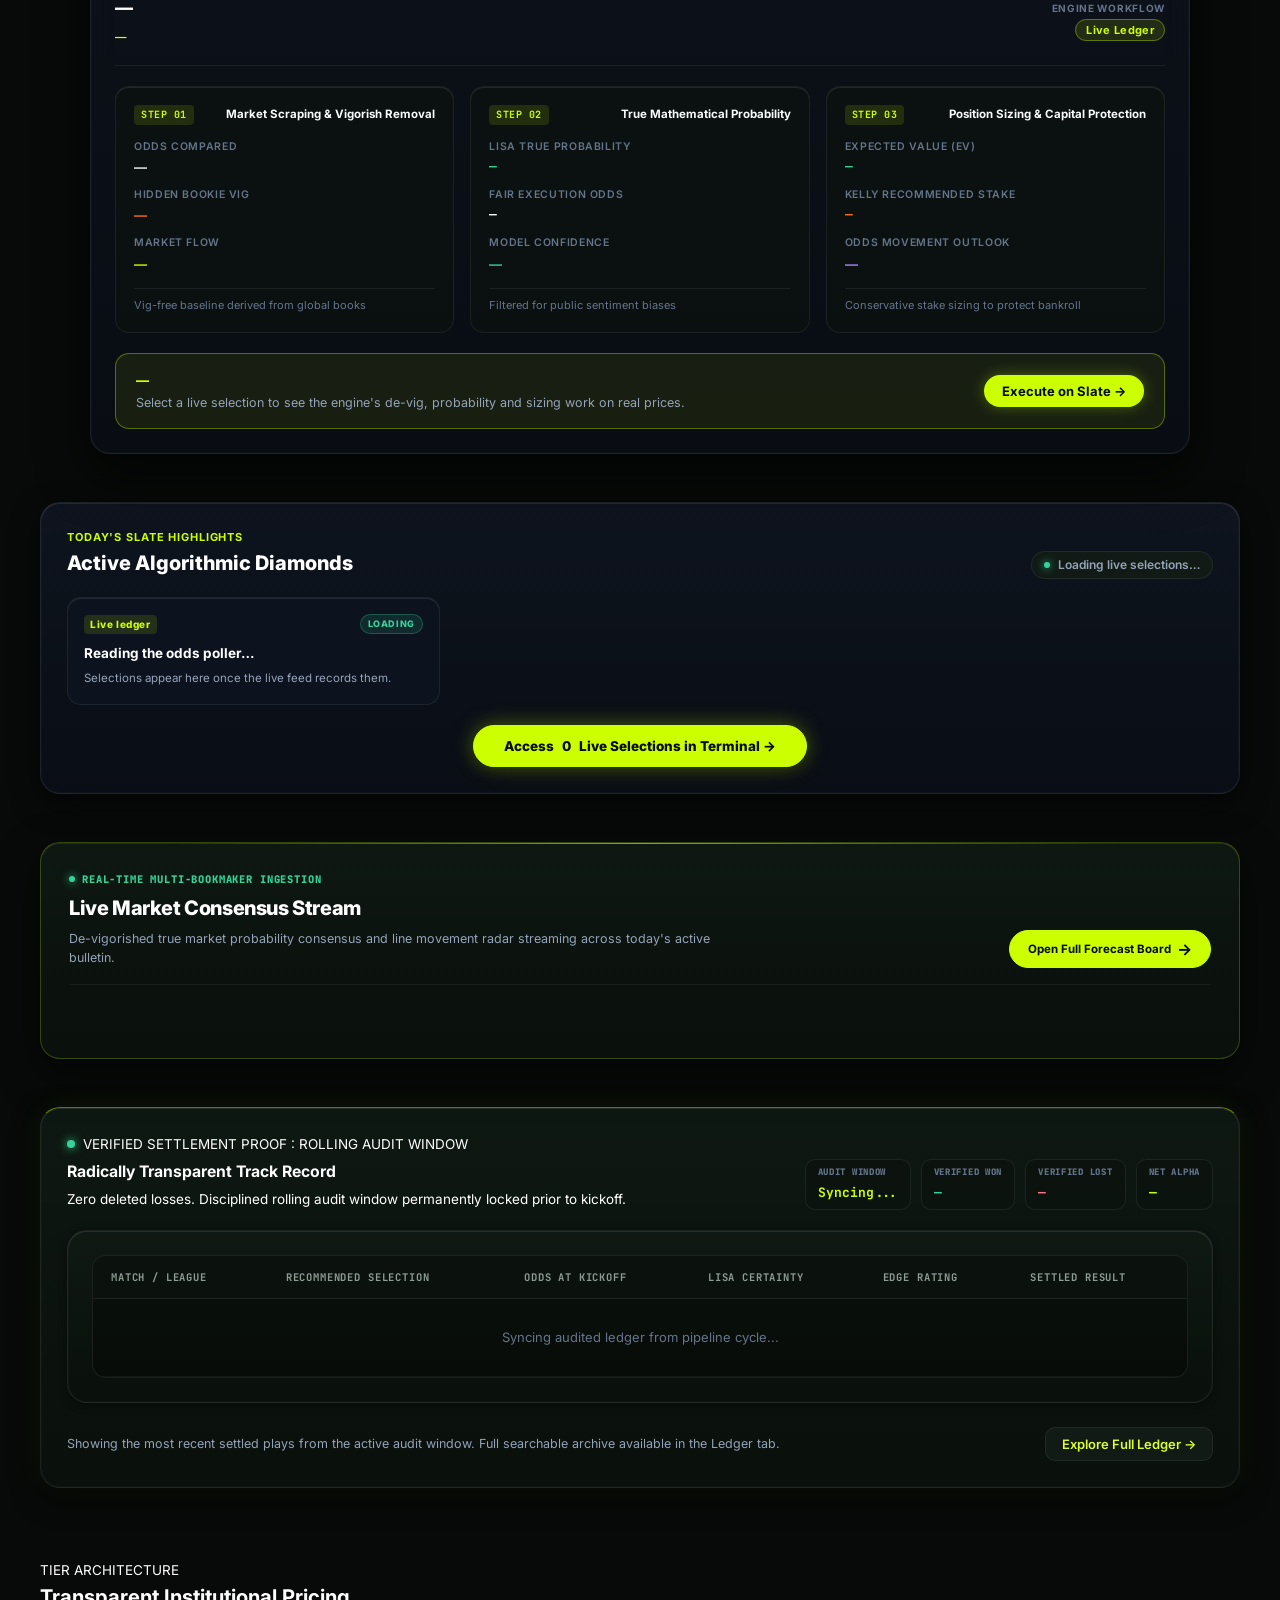
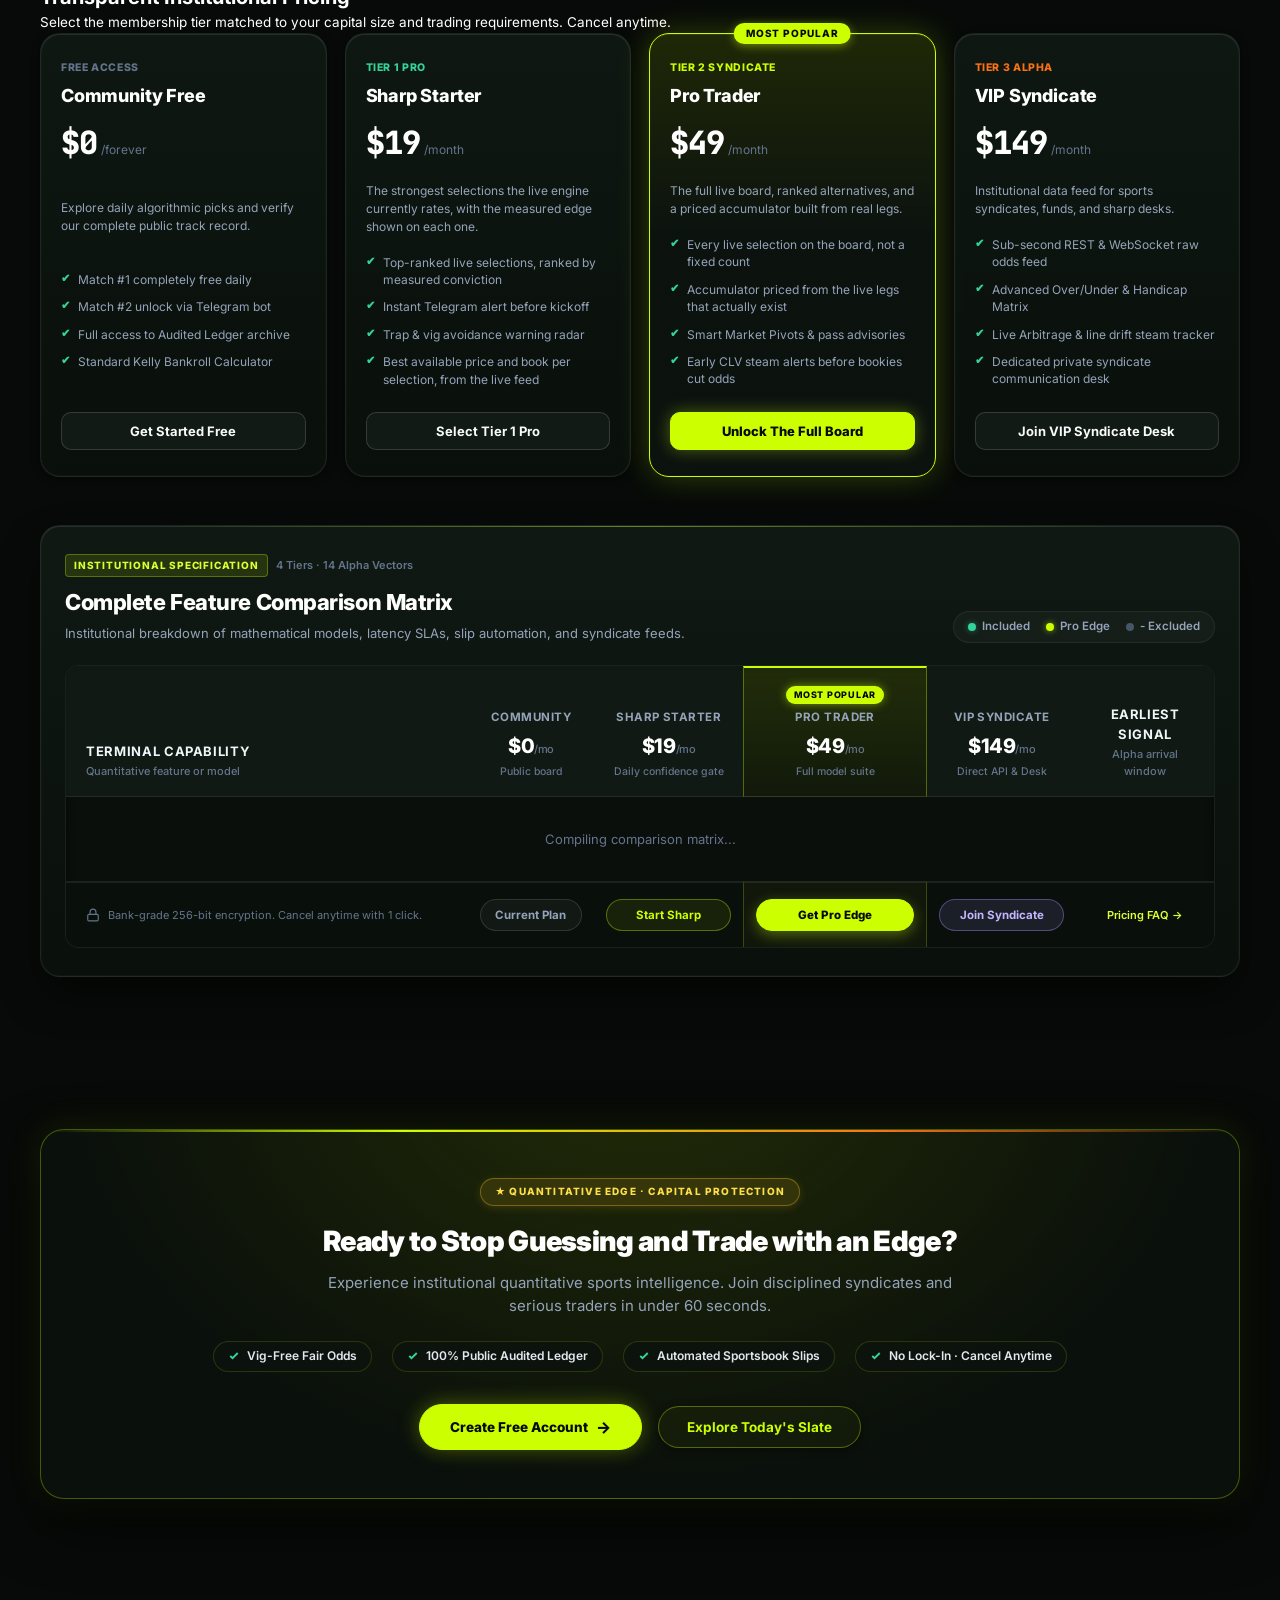
==== commit a369522a: "Build autonomous football prediction pipeline and document UI integration Persist generation, settle" ====
--- a/web/index.html
+++ b/web/index.html
@@ -58,6 +58,10 @@
         <button class="nav-rail-item" id="tab-btn-model-board" data-view="view-model-board" onclick="window.switchTab('model-board')">
           <span>MODEL BOARD</span>
           <span class="nav-counter" id="mb-count-badge" style="display:none;"></span>
+        </button>
+        <button class="nav-rail-item" id="tab-btn-micro-bets" data-view="view-micro-bets" onclick="window.switchTab('micro-bets')">
+          <span>MICRO BETS</span>
+          <span class="nav-counter" id="micro-count-badge" style="display:none;"></span>
         </button>
         <button class="nav-rail-item" id="tab-btn-ledger" data-view="view-ledger" onclick="window.switchTab('ledger')">
           <span>LEADERBOARD</span>
@@ -1270,7 +1274,7 @@
           </p>
         </div>
         <div class="view-head-meta">
-          <button type="button" class="btn-outline" id="mb-refresh" onclick="window.refreshModelBoard(true)">Rebuild board</button>
+          <button type="button" class="btn-outline" id="mb-refresh" onclick="window.refreshModelBoard(false)">Refresh board</button>
         </div>
       </div>
 
@@ -1278,6 +1282,23 @@
       <div id="mb-coverage"></div>
       <div id="mb-ladders"></div>
       <div id="mb-accumulators"></div>
+    </section>
+
+    <section class="view-panel" id="view-micro-bets">
+      <div class="view-head">
+        <div class="view-head-main">
+          <div class="view-head-kicker">MATCH MARKETS</div>
+          <h2 class="view-head-title">Micro Bets</h2>
+          <p class="view-head-sub">Explore both teams to score, goal totals, and correct scores.
+            Probabilities and fair odds come from the model. An observed bookmaker price
+            is required to calculate an edge; unpriced selections are forecasts.</p>
+        </div>
+        <div class="view-head-meta">
+          <button type="button" class="btn-outline" onclick="window.refreshModelBoard(false)">Refresh markets</button>
+        </div>
+      </div>
+      <div id="micro-status" aria-live="polite"></div>
+      <div id="micro-markets"></div>
     </section>
 
     <!-- VIEW 2: Predictions Slate (Today's Picks) -->
@@ -1920,18 +1941,19 @@
       <div class="view-head">
         <div class="view-head-main">
           <div class="view-head-kicker">DAILY BOARD</div>
-          <h2 class="view-head-title">Today's Matches</h2>
+          <h2 class="view-head-title">Match Calendar</h2>
           <p class="view-head-sub">
-            All matches for today, organized by league and time.
-            Picks are curated per tier and revealed at tier-specific times.
+            Fixtures and scores collected by the background workers, organized by date.
+            Coverage and refresh frequency depend on the available data sources.
           </p>
         </div>
       </div>
 
       <div class="daily-board-tabs">
-        <button class="pill-filter active" onclick="window.switchBoardTab('today')">Today</button>
-        <button class="pill-filter" onclick="window.switchBoardTab('tomorrow')">Tomorrow</button>
-        <button class="pill-filter" onclick="window.switchBoardTab('week')">This Week</button>
+        <button class="pill-filter active" data-board-tab="upcoming" onclick="window.switchBoardTab('upcoming')">Next Matches</button>
+        <button class="pill-filter" data-board-tab="today" onclick="window.switchBoardTab('today')">Today</button>
+        <button class="pill-filter" data-board-tab="tomorrow" onclick="window.switchBoardTab('tomorrow')">Tomorrow</button>
+        <button class="pill-filter" data-board-tab="week" onclick="window.switchBoardTab('week')">This Week</button>
       </div>
 
       <div id="daily-board-content" class="daily-board-content">
@@ -2309,4 +2331,4 @@
     <script type="module" src="js/app.js"></script>
 </body>
 
-</html>+</html>
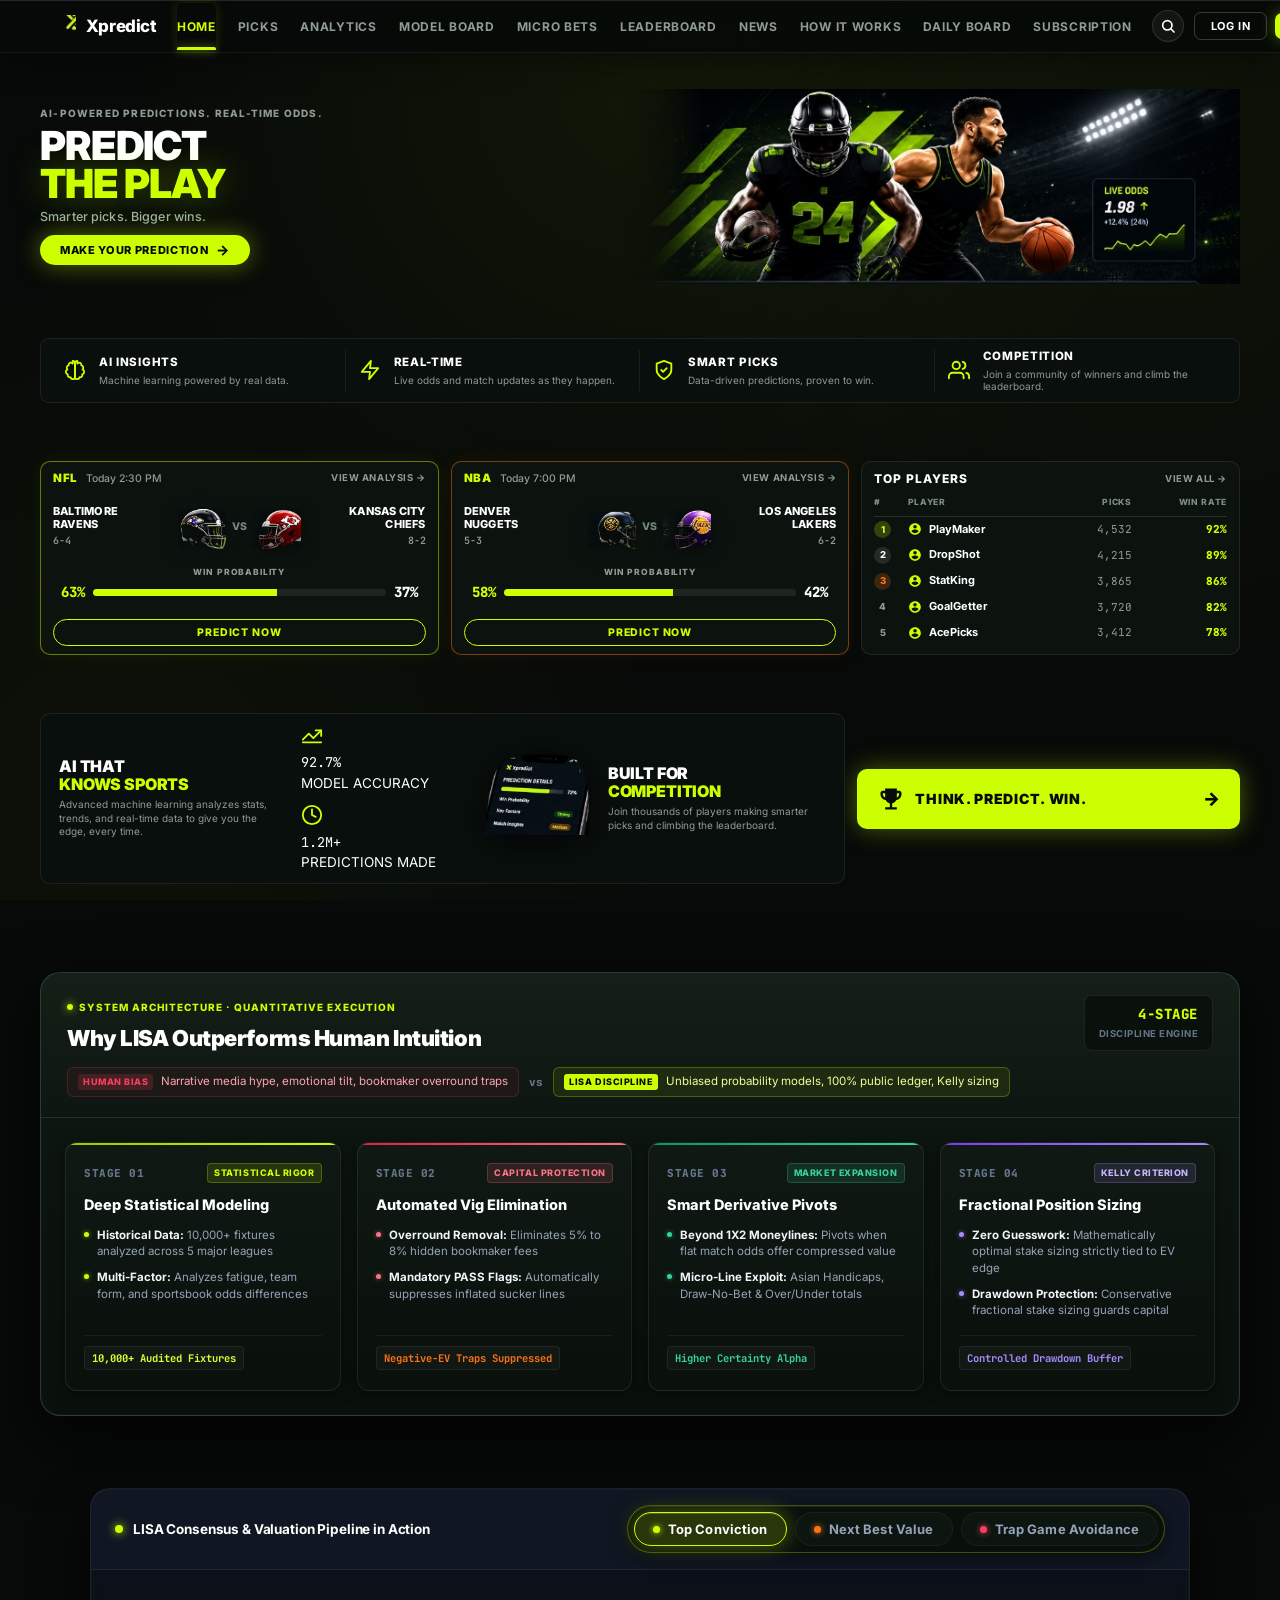
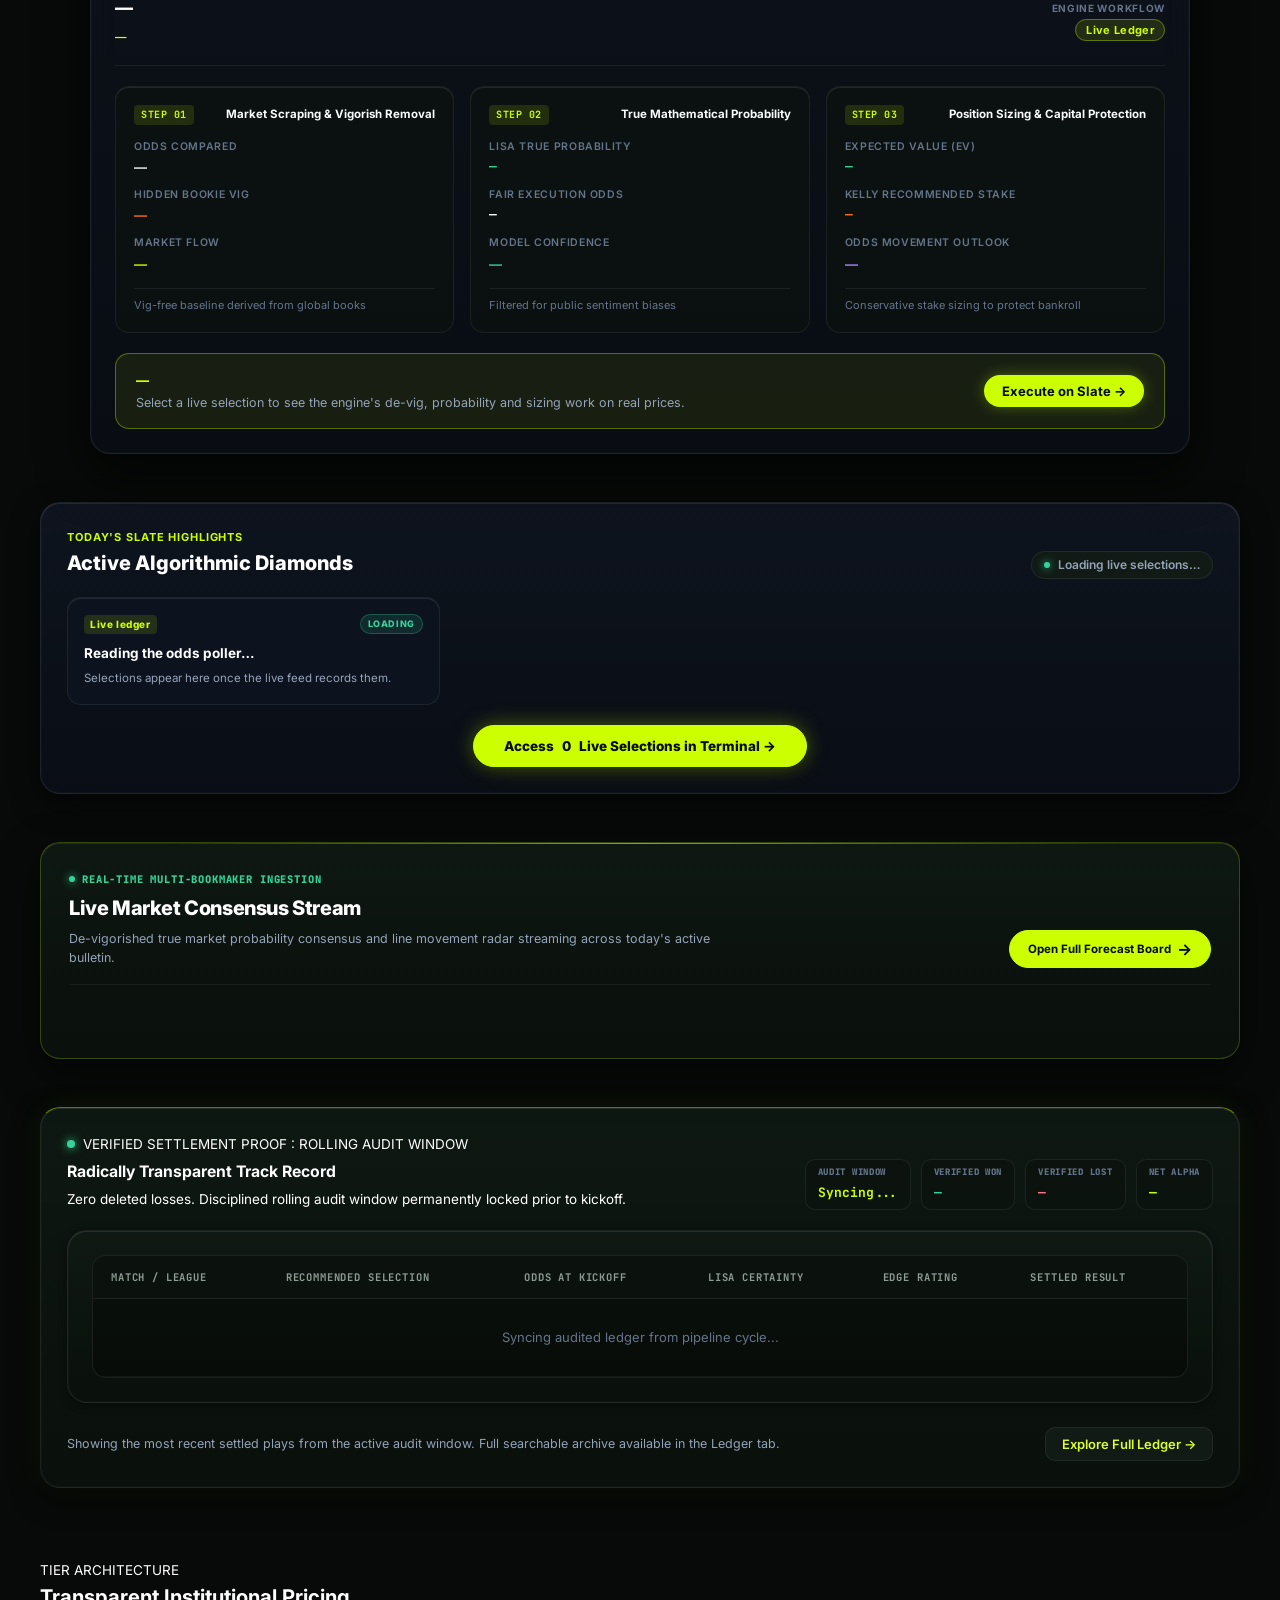
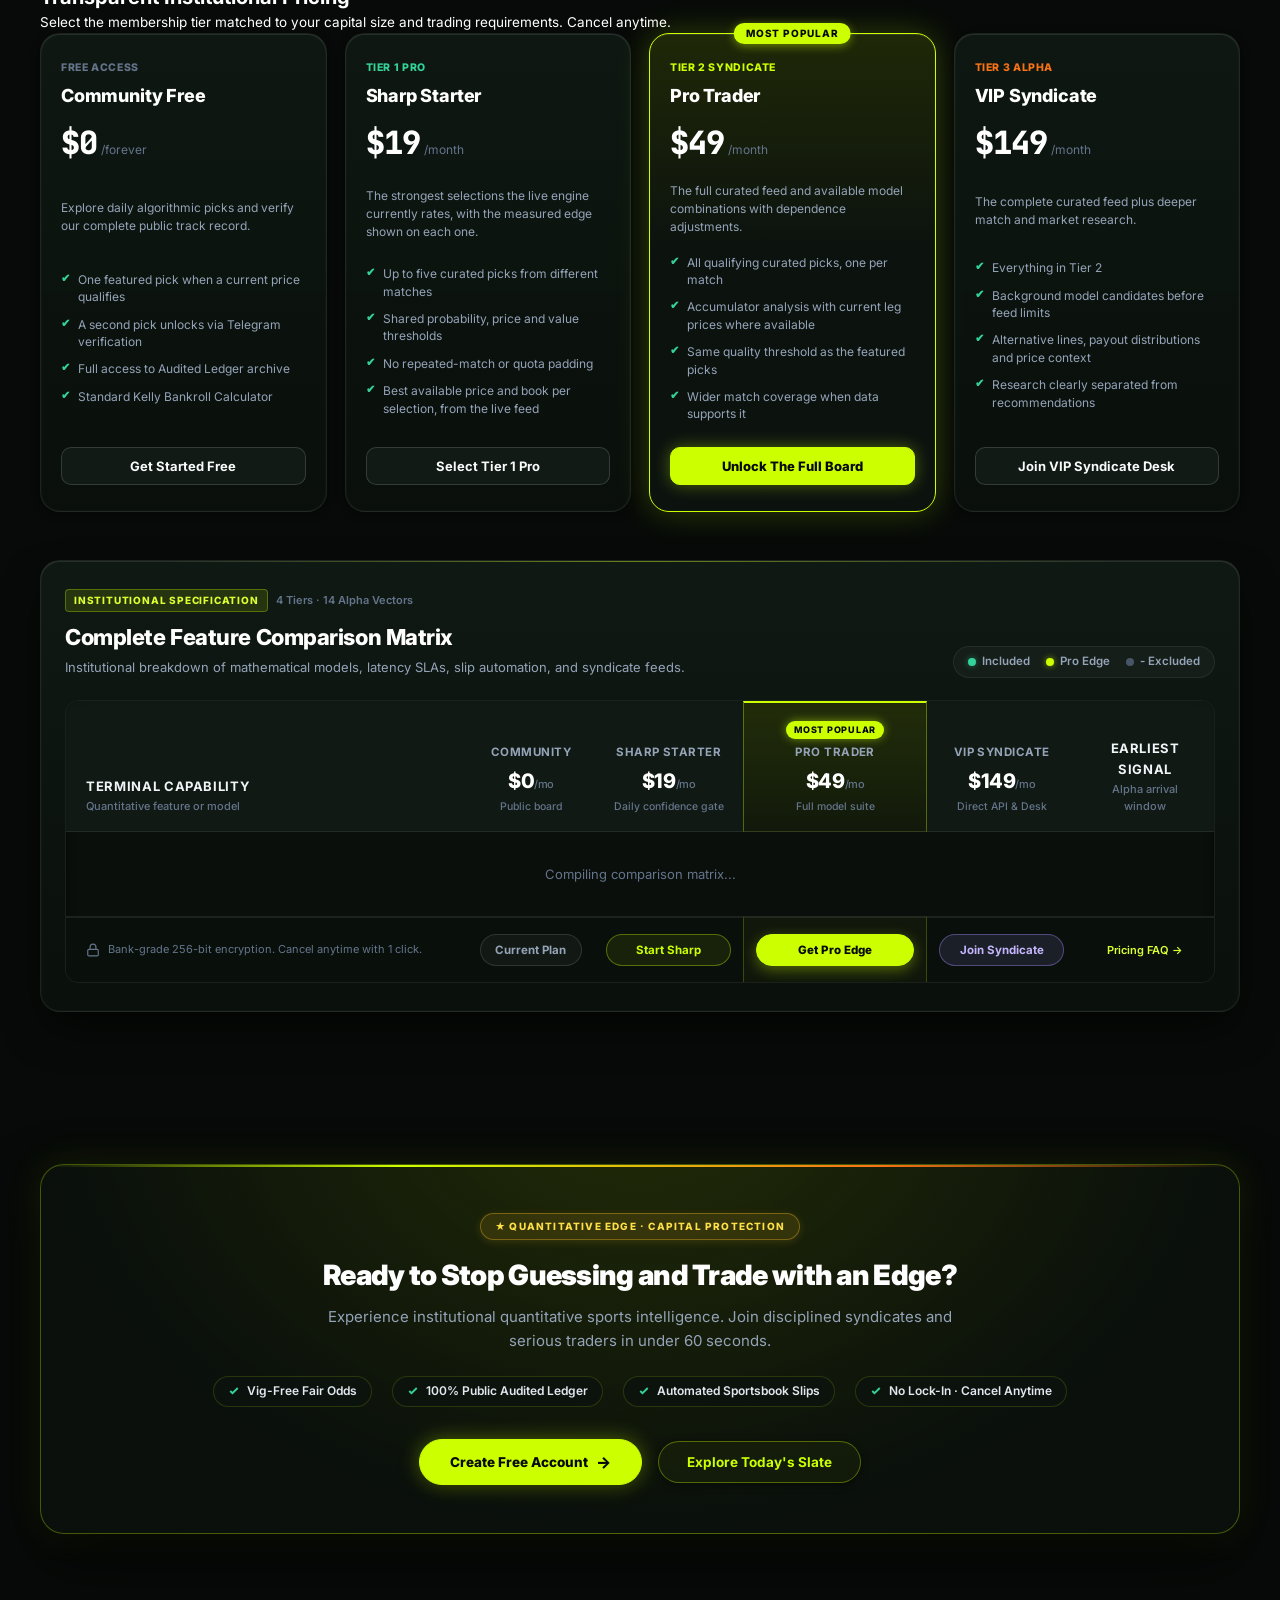
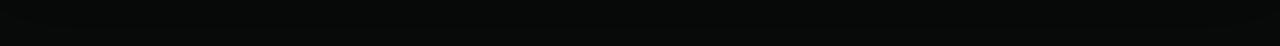
==== commit df82fde9: "Add price-checked pick feed and batched scalper persistence The feed previously read the first journ" ====
--- a/web/index.html
+++ b/web/index.html
@@ -980,8 +980,8 @@
               </div>
               <p class="pricing-blurb">Explore daily algorithmic picks and verify our complete public track record.</p>
               <ul class="pricing-feature-list">
-                <li><span>✔</span> Match #1 completely free daily</li>
-                <li><span>✔</span> Match #2 unlock via Telegram bot</li>
+                <li><span>✔</span> One featured pick when a current price qualifies</li>
+                <li><span>✔</span> A second pick unlocks via Telegram verification</li>
                 <li><span>✔</span> Full access to Audited Ledger archive</li>
                 <li><span>✔</span> Standard Kelly Bankroll Calculator</li>
               </ul>
@@ -1002,9 +1002,9 @@
               </div>
               <p class="pricing-blurb">The strongest selections the live engine currently rates, with the measured edge shown on each one.</p>
               <ul class="pricing-feature-list">
-                <li><span>✔</span> Top-ranked live selections, ranked by measured conviction</li>
-                <li><span>✔</span> Instant Telegram alert before kickoff</li>
-                <li><span>✔</span> Trap &amp; vig avoidance warning radar</li>
+                <li><span>✔</span> Up to five curated picks from different matches</li>
+                <li><span>✔</span> Shared probability, price and value thresholds</li>
+                <li><span>✔</span> No repeated-match or quota padding</li>
                 <li><span>✔</span> Best available price and book per selection, from the live feed</li>
               </ul>
               <button type="button" class="btn-pricing-action" onclick="window.handlePricingSelect('tier1')">
@@ -1023,12 +1023,12 @@
                   <span class="price-period">/month</span>
                 </div>
               </div>
-              <p class="pricing-blurb">The full live board, ranked alternatives, and a priced accumulator built from real legs.</p>
+              <p class="pricing-blurb">The full curated feed and available model combinations with dependence adjustments.</p>
               <ul class="pricing-feature-list">
-                <li><span>✔</span> Every live selection on the board, not a fixed count</li>
-                <li><span>✔</span> Accumulator priced from the live legs that actually exist</li>
-                <li><span>✔</span> Smart Market Pivots &amp; pass advisories</li>
-                <li><span>✔</span> Early CLV steam alerts before bookies cut odds</li>
+                <li><span>✔</span> All qualifying curated picks, one per match</li>
+                <li><span>✔</span> Accumulator analysis with current leg prices where available</li>
+                <li><span>✔</span> Same quality threshold as the featured picks</li>
+                <li><span>✔</span> Wider match coverage when data supports it</li>
               </ul>
               <button type="button" class="btn-pricing-action featured" onclick="window.handlePricingSelect('tier2')">
                 Unlock The Full Board
@@ -1045,12 +1045,12 @@
                   <span class="price-period">/month</span>
                 </div>
               </div>
-              <p class="pricing-blurb">Institutional data feed for sports syndicates, funds, and sharp desks.</p>
+              <p class="pricing-blurb">The complete curated feed plus deeper match and market research.</p>
               <ul class="pricing-feature-list">
-                <li><span>✔</span> Sub-second REST &amp; WebSocket raw odds feed</li>
-                <li><span>✔</span> Advanced Over/Under &amp; Handicap Matrix</li>
-                <li><span>✔</span> Live Arbitrage &amp; line drift steam tracker</li>
-                <li><span>✔</span> Dedicated private syndicate communication desk</li>
+                <li><span>✔</span> Everything in Tier 2</li>
+                <li><span>✔</span> Background model candidates before feed limits</li>
+                <li><span>✔</span> Alternative lines, payout distributions and price context</li>
+                <li><span>✔</span> Research clearly separated from recommendations</li>
               </ul>
               <button type="button" class="btn-pricing-action" onclick="window.handlePricingSelect('tier3')">
                 Join VIP Syndicate Desk
@@ -1301,13 +1301,13 @@
       <div id="micro-markets"></div>
     </section>
 
-    <!-- VIEW 2: Predictions Slate (Today's Picks) -->
+    <!-- VIEW 2: Predictions Slate (Upcoming Picks) -->
     <section class="view-panel" id="view-picks">
       <!-- Predictions Slate View Head -->
       <div class="picks-view-head">
         <div class="view-head-main">
           <div class="view-head-kicker">COMMERCIAL CONSENSUS SLATE</div>
-          <h2 class="view-head-title">Today's Picks &amp; Pass Advisories</h2>
+          <h2 class="view-head-title">Upcoming Picks &amp; Pass Advisories</h2>
           <p class="view-head-sub">
             Strict algorithmic predictions derived from multi-sportsbook divergence. Each selection carries an explicit
             conviction score, fair value odds, and fractional Kelly stake.
@@ -1364,8 +1364,7 @@
         <div class="tier-info-left">
           <span class="tier-badge" id="active-tier-badge">FREE TIER ACCESS</span>
           <span class="tier-info-text" id="active-tier-text">
-            Displaying Match #1 completely free. Matches #2 &amp; #3 unlock via Telegram. Matches #4 to #12 require Tier
-            2 Pro.
+            One featured pick free. A second unlocks via Telegram verification. Tier 1 includes up to five picks from different matches.
           </span>
         </div>
         <div class="tier-info-right" id="tier-cta-box">
@@ -1734,11 +1733,11 @@
       <div class="alpha-card">
         <div class="alpha-card-header">
           <div>
-            <h3 class="alpha-title">Double-Poisson Soccer Derivative Matrix</h3>
-            <p class="alpha-sub">Unbiased true probabilities for exotic derivative markets from bivariate Poisson goal
-              distributions.</p>
-          </div>
-          <span class="badge-accent cyan">High-Yield Micro-Bets</span>
+            <h3 class="alpha-title">Qualifying market alternatives</h3>
+            <p class="alpha-sub">Observed offers meeting the same probability, odds and value thresholds as the
+              curated picks. Model probabilities are estimates.</p>
+          </div>
+          <span class="badge-accent cyan">Tier 3 Research</span>
         </div>
 
         <div class="table-scroll-container">
@@ -1748,7 +1747,7 @@
                 <th>Match</th>
                 <th>Kickoff Window</th>
                 <th>Derived Micro Market</th>
-                <th>Poisson Prob</th>
+                <th>Model Probability</th>
                 <th>Fair Odds</th>
                 <th>Market Best Odds</th>
                 <th>Alpha Edge (EV)</th>
--- a/web/css/index.css
+++ b/web/css/index.css
@@ -4653,12 +4653,18 @@
 }
 
 .lock-blur {
-  filter: blur(4px);
-  opacity: 0.55;
+  filter: blur(16px) brightness(0.8);
+  opacity: 0.95;
   user-select: none;
   pointer-events: none;
   -webkit-mask-image: linear-gradient(#000 55%, transparent 98%);
           mask-image: linear-gradient(#000 55%, transparent 98%);
+  background-color: rgba(0, 0, 0, 0.4);
+  position: absolute;
+  top: 0;
+  left: 0;
+  right: 0;
+  bottom: 0;
 }
 
 .lock-cta {
@@ -4936,6 +4942,119 @@
   font-size: 11.5px;
   color: var(--text-secondary);
   margin-top: 6px;
+}
+
+/* Dual ranking strip: best WIN vs best EARN, the same board ranked two ways */
+.fc-dual-strip {
+  grid-column: 1 / -1;
+  display: flex;
+  flex-direction: column;
+  gap: 10px;
+}
+
+.fc-dual-note {
+  font-size: 12px;
+  color: var(--text-secondary);
+  letter-spacing: 0.01em;
+  padding: 0 2px;
+}
+
+.fc-dual-grid {
+  display: grid;
+  grid-template-columns: 1fr 1fr;
+  gap: 12px;
+}
+
+@media (max-width: 760px) {
+  .fc-dual-grid {
+    grid-template-columns: 1fr;
+  }
+}
+
+.fc-dual-card {
+  border-radius: var(--radius-xl, 16px);
+  padding: 14px 16px;
+  display: flex;
+  flex-direction: column;
+  gap: 6px;
+  background: linear-gradient(180deg, rgba(16, 26, 20, 0.9) 0%, rgba(10, 16, 12, 0.98) 100%);
+  border: 1px solid rgba(255, 255, 255, 0.08);
+  box-shadow: 0 8px 24px rgba(0, 0, 0, 0.35);
+}
+
+.fc-dual-card.win {
+  border-left: 3px solid #ccff00;
+}
+
+.fc-dual-card.earn {
+  border-left: 3px solid #f97316;
+}
+
+.fc-dual-head {
+  display: flex;
+  justify-content: space-between;
+  align-items: center;
+}
+
+.fc-dual-tag {
+  font-size: 10.5px;
+  font-weight: 800;
+  letter-spacing: 0.14em;
+  padding: 3px 9px;
+  border-radius: 999px;
+}
+
+.fc-dual-tag.win {
+  background: rgba(204, 255, 0, 0.14);
+  color: #ccff00;
+  border: 1px solid rgba(204, 255, 0, 0.35);
+}
+
+.fc-dual-tag.earn {
+  background: rgba(249, 115, 22, 0.16);
+  color: #fdba74;
+  border: 1px solid rgba(249, 115, 22, 0.45);
+}
+
+.fc-dual-ko {
+  font-size: 11px;
+  color: var(--text-muted, #6b7280);
+  font-variant-numeric: tabular-nums;
+}
+
+.fc-dual-title {
+  font-size: 15px;
+  font-weight: 700;
+  color: var(--text-primary, #f9fafb);
+}
+
+.fc-dual-vs {
+  font-size: 11px;
+  color: var(--text-muted, #6b7280);
+  font-weight: 500;
+  margin: 0 4px;
+}
+
+.fc-dual-line {
+  font-size: 12.5px;
+  color: var(--text-secondary, #d1d5db);
+  line-height: 1.45;
+}
+
+.fc-dual-foot {
+  display: flex;
+  gap: 14px;
+  flex-wrap: wrap;
+  font-size: 11.5px;
+  color: var(--text-muted, #6b7280);
+  font-variant-numeric: tabular-nums;
+  padding-top: 4px;
+  border-top: 1px dashed rgba(255, 255, 255, 0.08);
+  margin-top: 2px;
+}
+
+.text-pos {
+  color: #4ade80;
 }
 
 /* Standard & Marquee Match Forecast Cards */
@@ -7540,23 +7659,6 @@
   box-shadow: 0 0 16px rgba(204, 255, 0, 0.4);
 }
 
-/* Empty-ledger state: there is nothing to predict, so the button must not look
-   actionable. Same layout, muted colour, no hover, no pointer events. */
-.btn-mct-predict-now.is-disabled,
-.btn-mct-predict-now[aria-disabled="true"] {
-  border-color: #3a4038;
-  color: #6b7268;
-  cursor: not-allowed;
-  pointer-events: none;
-}
-
-.btn-mct-predict-now.is-disabled:hover,
-.btn-mct-predict-now[aria-disabled="true"]:hover {
-  background: transparent;
-  color: #6b7268;
-  box-shadow: none;
-}
-
 /* Leaderboard Card */
 .lb-target-title {
   font-size: 12px;
@@ -8137,4 +8239,91 @@
   margin-top: 16px;
   font-size: 14px;
   min-height: 20px;
-}+}
+/* ── Operator tier preview ───────────────────────────────────────────────
+   Operator-only affordance for inspecting what each tier is given. It only
+   ever changes what this browser renders, so it is visually walled off from
+   the real entitlement UI to avoid any chance of it reading as purchase. */
+.dropdown-preview {
+  margin: 10px 0 4px;
+  padding: 10px;
+  border: 1px dashed rgba(6, 182, 212, 0.35);
+  border-radius: 10px;
+  background: rgba(6, 182, 212, 0.06);
+}
+.dropdown-preview-note {
+  font-size: 10.5px;
+  line-height: 1.45;
+  color: var(--ink-3, #8b98a5);
+  margin-bottom: 8px;
+}
+.dropdown-preview-grid {
+  display: flex;
+  flex-wrap: wrap;
+  gap: 5px;
+}
+.dropdown-preview-btn {
+  flex: 1 1 auto;
+  min-width: 44px;
+  padding: 5px 8px;
+  font-size: 11px;
+  font-weight: 600;
+  letter-spacing: 0.04em;
+  color: var(--ink-2, #c3ccd6);
+  background: rgba(255, 255, 255, 0.04);
+  border: 1px solid rgba(255, 255, 255, 0.12);
+  border-radius: var(--radius-pill, 999px);
+  cursor: pointer;
+  transition: all 0.14s ease;
+}
+.dropdown-preview-btn:hover {
+  color: #fff;
+  border-color: rgba(6, 182, 212, 0.5);
+}
+.dropdown-preview-btn.active {
+  color: #04121a;
+  background: var(--accent-cyan, #06b6d4);
+  border-color: var(--accent-cyan, #06b6d4);
+}
+.dropdown-preview-btn--off.active {
+  background: #6b7684;
+  border-color: #6b7684;
+  color: #fff;
+}
+
+.tier-cta-static {
+  display: inline-block;
+  font-size: 12px;
+  font-weight: 700;
+  color: var(--accent-gold, #fbbf24);
+  padding: 6px 14px;
+  background: rgba(245, 158, 11, 0.15);
+  border-radius: var(--radius-pill, 999px);
+  border: 1px solid rgba(245, 158, 11, 0.3);
+}
+
+.tier-preview-banner {
+  margin-top: 8px;
+  padding: 8px 12px;
+  font-size: 11.5px;
+  line-height: 1.5;
+  color: #cfe9f5;
+  background: rgba(6, 182, 212, 0.10);
+  border: 1px solid rgba(6, 182, 212, 0.35);
+  border-radius: 8px;
+}
+.tier-preview-banner strong {
+  color: var(--accent-cyan, #06b6d4);
+  letter-spacing: 0.04em;
+}
+.tier-preview-banner button {
+  margin-left: 8px;
+  padding: 2px 9px;
+  font-size: 11px;
+  font-weight: 600;
+  color: #04121a;
+  background: var(--accent-cyan, #06b6d4);
+  border: 0;
+  border-radius: var(--radius-pill, 999px);
+  cursor: pointer;
+}
